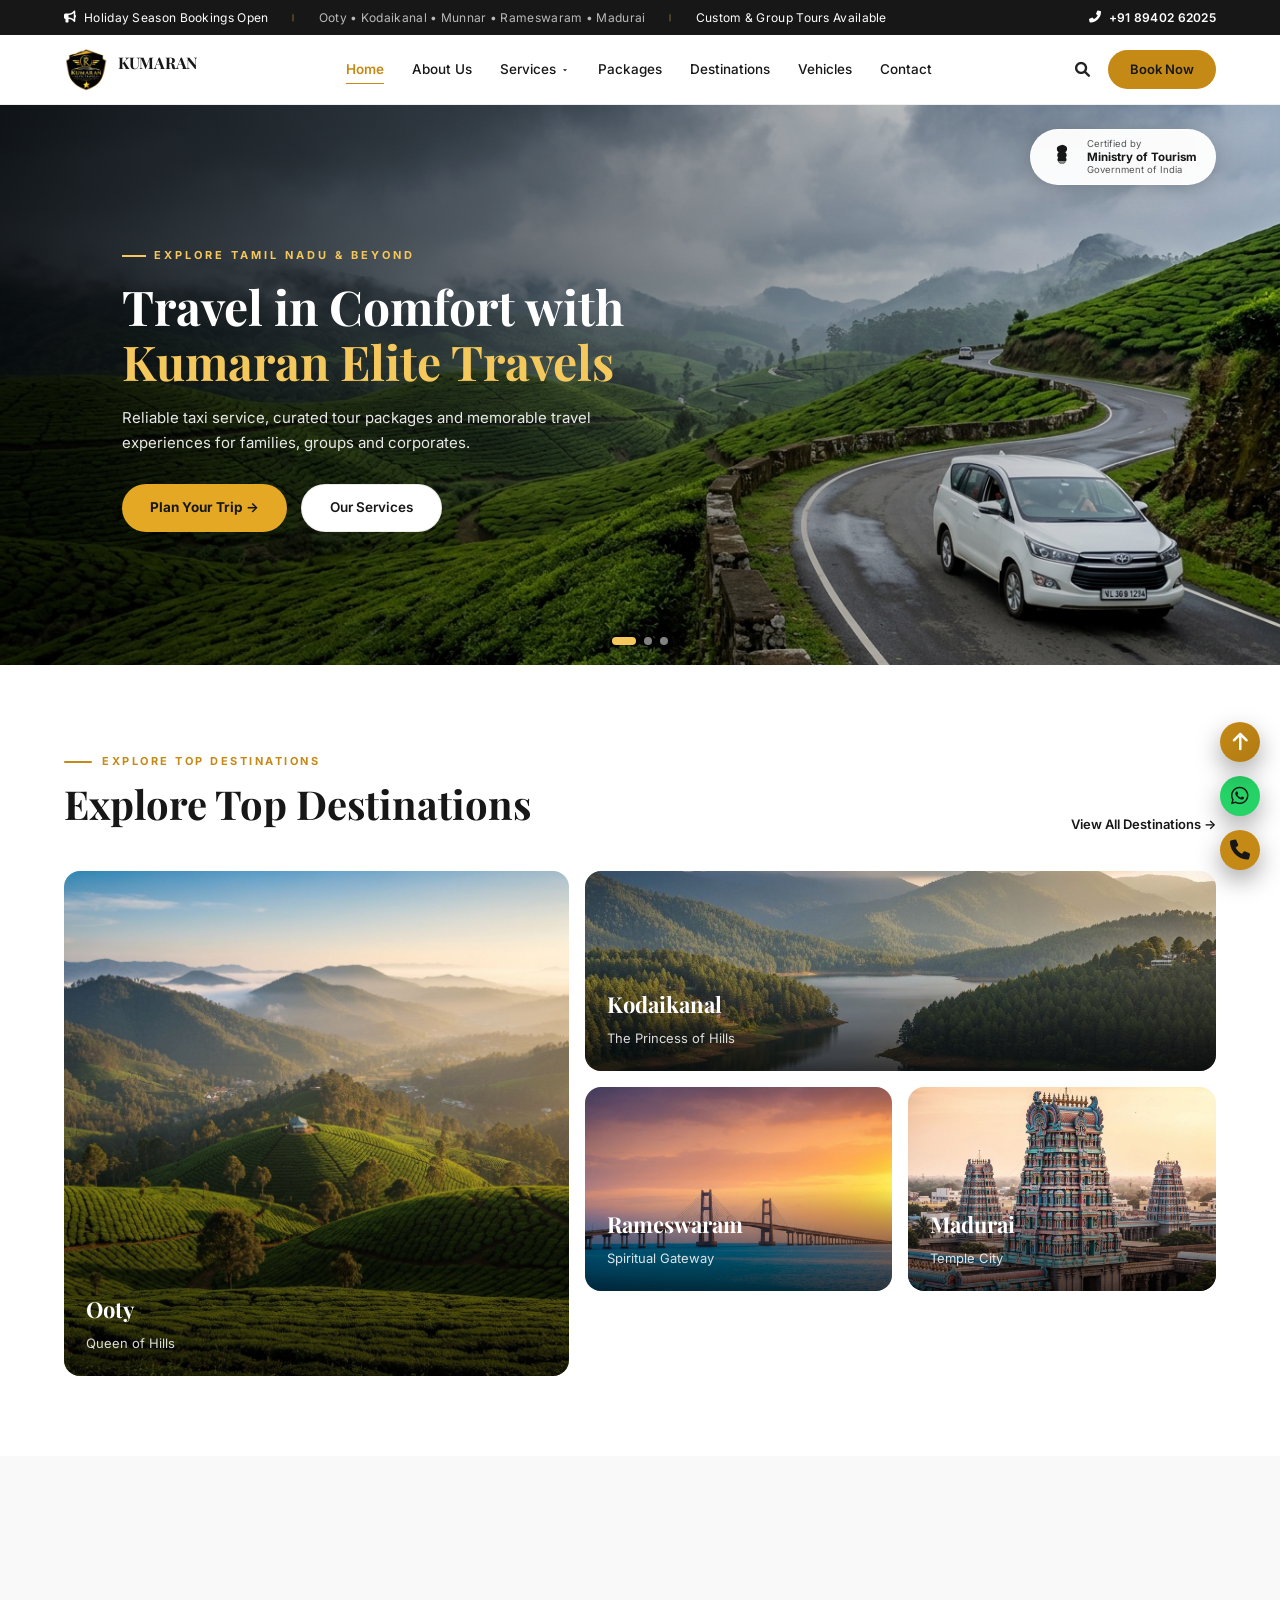
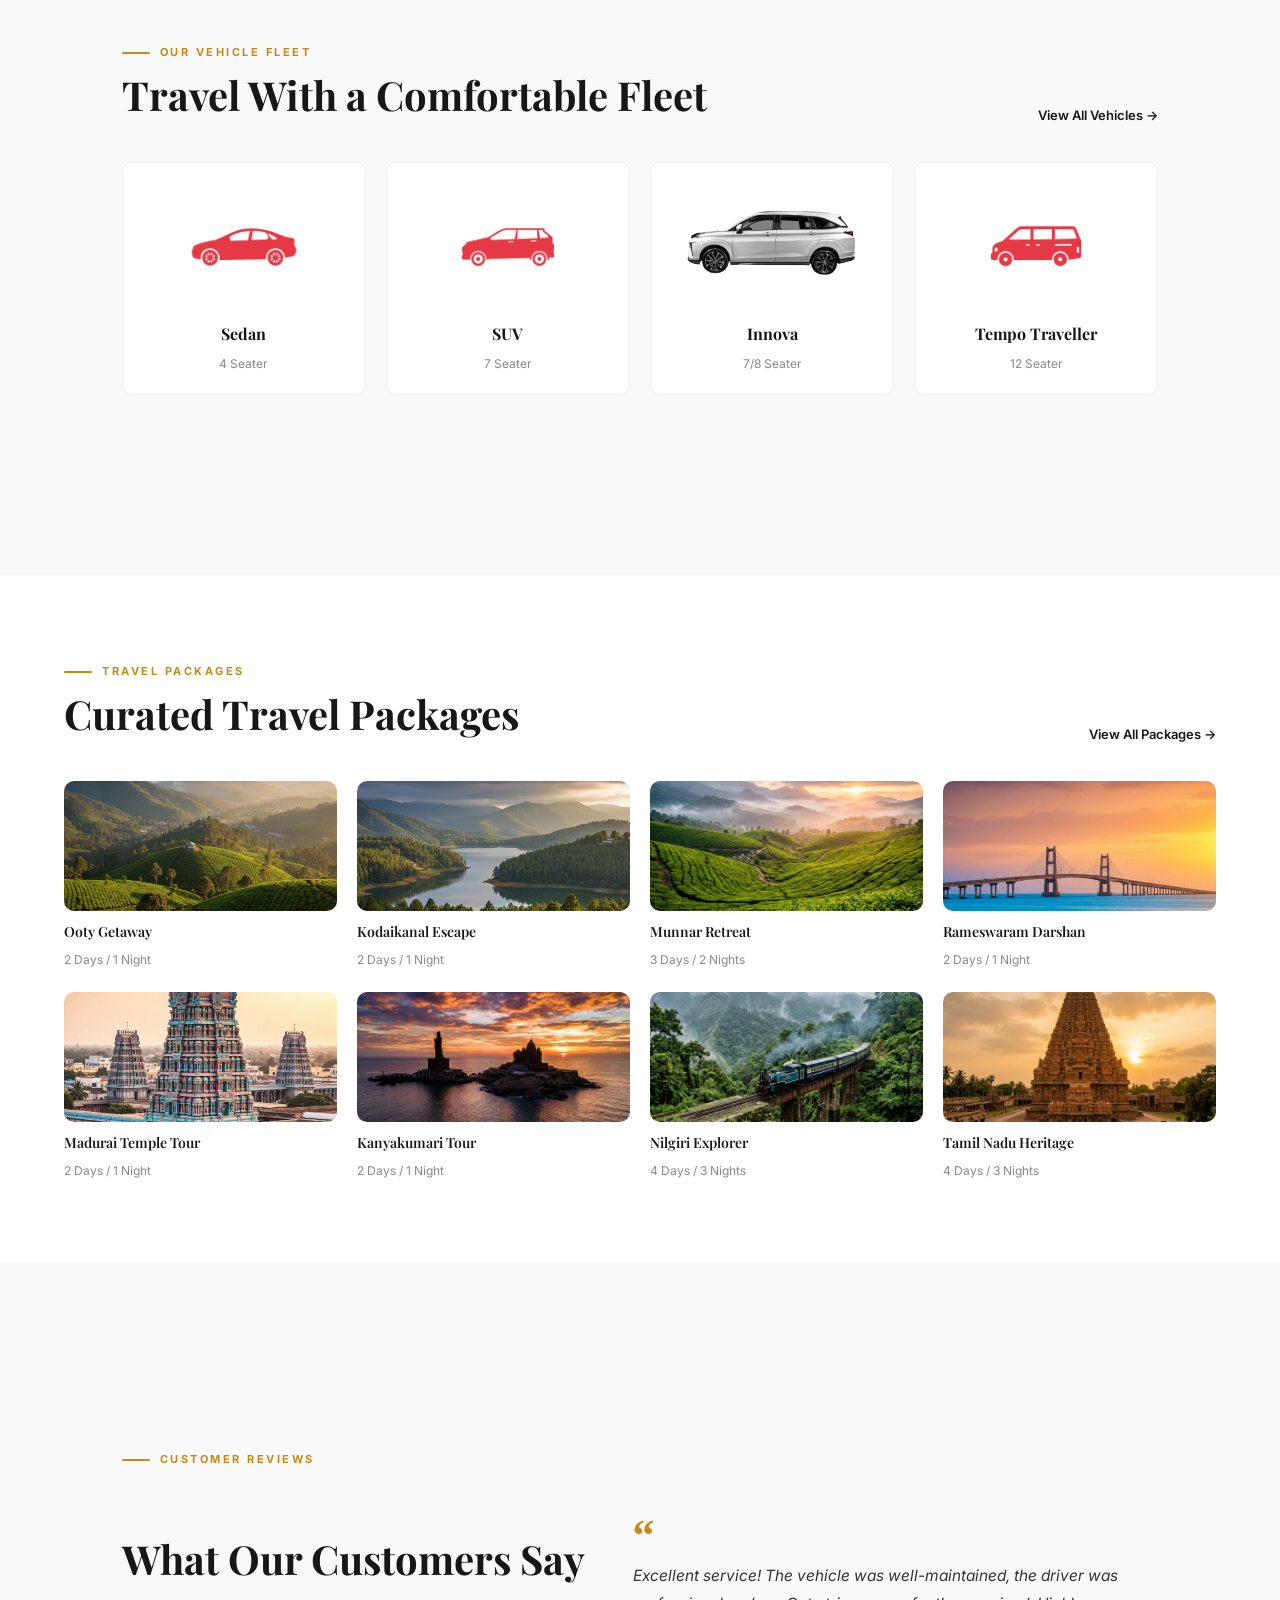
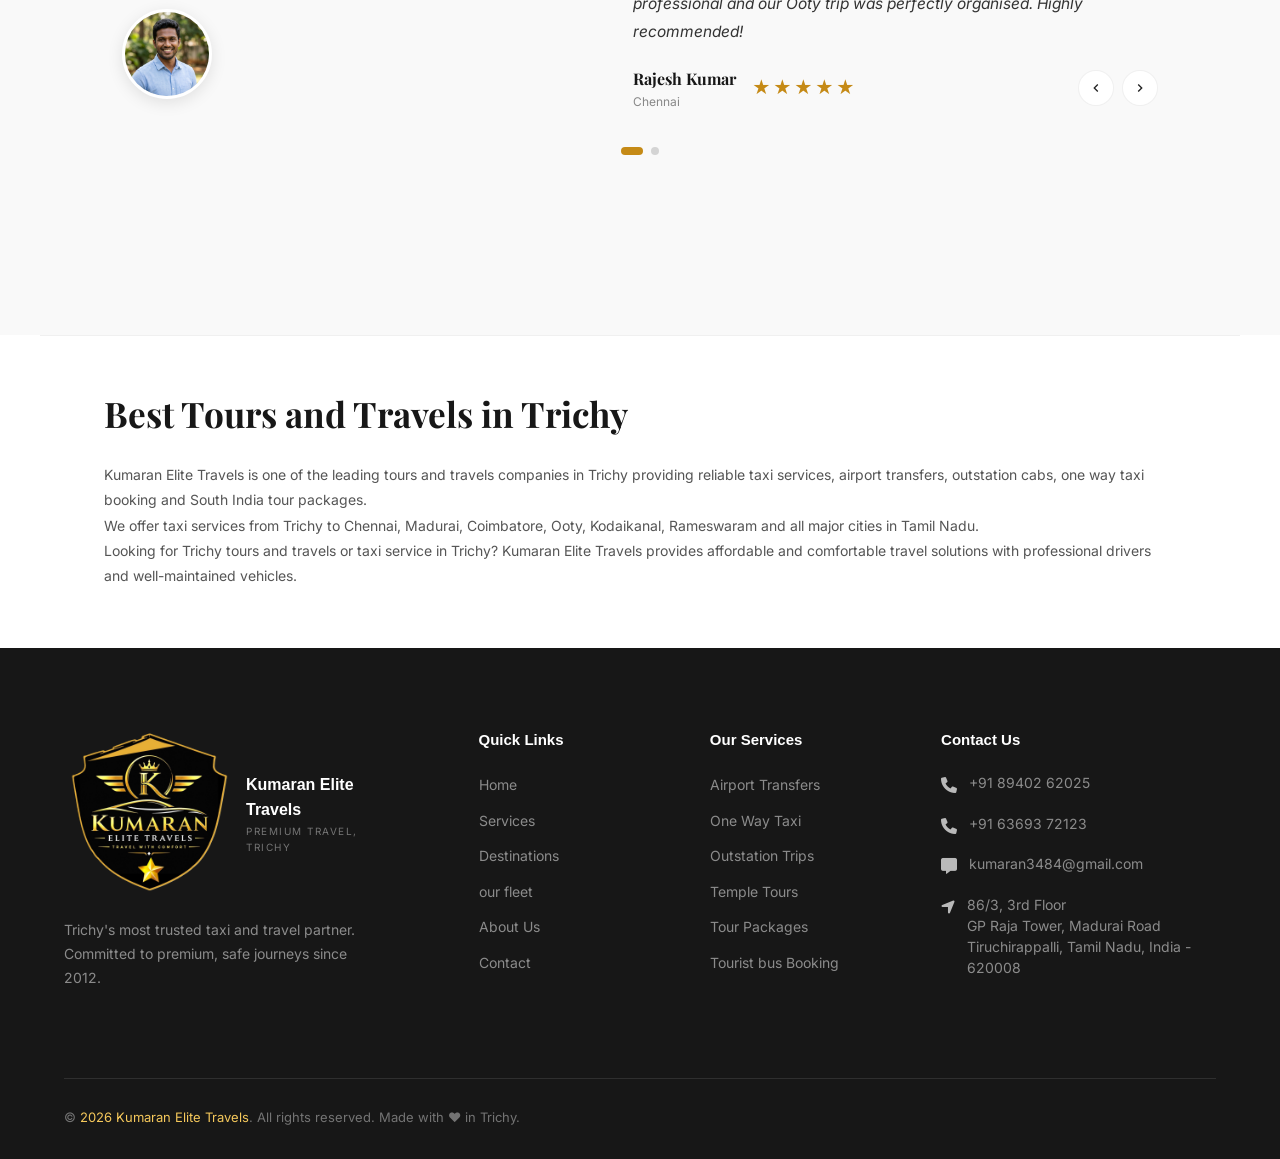
==== index.html @ 68160730 "Redesign home page with luxury white and gold theme matching reference wireframe" ====
<!DOCTYPE html>
<html lang="en">
<head>
  <meta charset="UTF-8">
  <meta name="viewport" content="width=device-width, initial-scale=1.0">

<link rel="shortcut icon" href="assets/kumaran_logo.png" type="image/x-icon">

<!-- SEO Meta Tags -->

<!-- ================= SEO META TAGS ================= -->

<title>Kumaran Elite Travels | Best Tours and Travels in Trichy | Taxi Service</title>

<meta name="description" content="Kumaran Elite Travels is a trusted tours and travels company in Trichy offering taxi service, airport transfers, one way cabs, outstation taxi, temple tours and South India tour packages. Book reliable taxi service in Trichy at affordable prices.">

<meta name="keywords" content="Kumaran Elite Travels, Kumaran Elite Tours and Travels, Tours and Travels in Trichy, Trichy Taxi Service, Airport Taxi Trichy, One Way Taxi Trichy, Outstation Taxi Trichy, Trichy to Chennai Taxi, Trichy to Madurai Taxi">

<meta name="robots" content="index, follow">

<meta name="author" content="Kumaran Elite Travels">

<link rel="canonical" href="https://kumaranelitetravels.in/">

<!-- ================= OPEN GRAPH ================= -->

<meta property="og:title" content="Kumaran Elite Travels - Best Taxi Service in Trichy">

<meta property="og:description" content="Reliable tours and travels in Trichy offering airport transfers, one way taxi, outstation cabs and South India tour packages.">

<meta property="og:type" content="website">

<meta property="og:url" content="https://kumaranelitetravels.in/">

<meta property="og:image" content="https://kumaranelitetravels.in/assets/kumaran_logo.png">

<meta property="og:site_name" content="Kumaran Elite Travels">

<meta property="og:locale" content="en_IN">

<!-- ================= TWITTER SEO ================= -->

<meta name="twitter:card" content="summary_large_image">

<meta name="twitter:title" content="Kumaran Elite Travels | Tours and Travels in Trichy">

<meta name="twitter:description" content="Trusted taxi and travel service in Trichy for airport transfers, outstation trips and tour packages.">

<meta name="twitter:image" content="https://kumaranelitetravels.in/assets/kumaran_logo.png">

<!-- ================= LOCAL BUSINESS SCHEMA ================= -->

<script type="application/ld+json">
{
  "@context": "https://schema.org",
  "@type": "TravelAgency",
  "name": "Kumaran Elite Travels",
  "image": "https://kumaranelitetravels.in/assets/kumaran_logo.png",
  "url": "https://kumaranelitetravels.in",
  "telephone": "+91 8940262025",
  "email": "kumaran3484@gmail.com",
  "address": {
    "@type": "PostalAddress",
    "streetAddress": "86/3, 3rd Floor, GP Raja Tower, Madurai Road",
    "addressLocality": "Tiruchirappalli",
    "addressRegion": "Tamil Nadu",
    "postalCode": "620008",
    "addressCountry": "IN"
  },
  "geo": {
    "@type": "GeoCoordinates",
    "latitude": "10.7905",
    "longitude": "78.7047"
  },
  "areaServed": [
    "Trichy",
    "Chennai",
    "Madurai",
    "Coimbatore",
    "Salem",
    "Thanjavur",
    "Kodaikanal",
    "Ooty",
    "Rameswaram",
    "Tamil Nadu"
  ],
  "sameAs": [
    "https://wa.me/918940262025"
  ],
  "priceRange": "₹₹",
  "openingHours": "Mo-Su 00:00-23:59"
}
</script>

<!-- ================= END SEO ================= -->

  <link rel="preconnect" href="https://fonts.googleapis.com">
  <link rel="preconnect" href="https://fonts.gstatic.com" crossorigin>
  <link rel="stylesheet" href="https://cdnjs.cloudflare.com/ajax/libs/font-awesome/6.0.0-beta3/css/all.min.css">
  <link href="https://fonts.googleapis.com/css2?family=Playfair+Display:wght@400;500;600;700;800&family=Inter:wght@300;400;500;600;700&display=swap" rel="stylesheet">
  <link rel="stylesheet" href="style.css">
  <link rel="stylesheet" href="home.css">
</head>
<body class="home-page">

<!-- ===== 1. ANNOUNCEMENT BAR ===== -->
<div class="announcement-bar">
  <span>
    <i class="fas fa-bullhorn ann-icon"></i>
    Holiday Season Bookings Open
  </span>
  <span class="ann-dot">|</span>
  <span class="ann-destinations">Ooty &bull; Kodaikanal &bull; Munnar &bull; Rameswaram &bull; Madurai</span>
  <span class="ann-dot">|</span>
  <span>Custom & Group Tours Available</span>
  <span class="ann-phone">
    <i class="fas fa-phone-alt ann-icon"></i>
    <a href="tel:+918940262025">+91 89402 62025</a>
  </span>
</div>

<!-- ===== 2. NAVIGATION HEADER ===== -->
<nav class="home-nav" id="homeNav">
  <a href="index.html" class="nav-logo">
    <img src="assets/kumaran_logo.png" alt="Kumaran Elite Travels Logo" width="46" height="46">
    <div class="nav-logo-text">
      <div class="brand">KUMARAN</div>
      <div class="sub">ELITE TRAVELS</div>
    </div>
  </a>

  <div class="home-nav-links">
    <a href="index.html" class="active">Home</a>
    <a href="about.html">About Us</a>
    <div class="nav-dropdown">
      <a href="#services">Services <svg class="dropdown-arrow" viewBox="0 0 24 24"><path d="M7 10l5 5 5-5z" fill="currentColor"/></svg></a>
      <div class="dropdown-menu">
        <a href="book.html?service=airport">Airport Transfers</a>
        <a href="book.html?service=oneway">One Way Taxi</a>
        <a href="book.html?service=outstation">Outstation Trips</a>
        <a href="package.html">Tour Packages</a>
        <a href="vehicle.html">Tempo & Bus Booking</a>
      </div>
    </div>
    <a href="package.html">Packages</a>
    <a href="#destinations">Destinations</a>
    <a href="vehicle.html">Vehicles</a>
    <a href="#contact">Contact</a>
  </div>

  <div style="display:flex;align-items:center;gap:12px;">
    <button class="nav-search-btn" aria-label="Search" onclick="document.getElementById('destinations').scrollIntoView({behavior:'smooth'})">
      <i class="fas fa-search"></i>
    </button>
    <a href="book.html" class="nav-cta-gold">Book Now</a>
  </div>

  <button class="home-hamburger" id="homeHamburger" aria-label="Open menu">
    <span></span><span></span><span></span>
  </button>
</nav>

<!-- Mobile Menu -->
<div class="home-mobile-menu" id="homeMobileMenu" role="dialog" aria-modal="true">
  <button class="close-menu" id="homeCloseMenu" aria-label="Close menu">✕</button>
  <a href="index.html" onclick="closeHomeMobile()">Home</a>
  <a href="about.html" onclick="closeHomeMobile()">About Us</a>
  <a href="#services" onclick="closeHomeMobile()">Services</a>
  <a href="package.html" onclick="closeHomeMobile()">Packages</a>
  <a href="#destinations" onclick="closeHomeMobile()">Destinations</a>
  <a href="vehicle.html" onclick="closeHomeMobile()">Vehicles</a>
  <a href="#contact" onclick="closeHomeMobile()">Contact</a>
  <a href="book.html" class="nav-cta-gold" style="font-size:15px;margin-top:8px;" onclick="closeHomeMobile()">Book Now</a>
</div>

<main>
<!-- ===== 3. HERO SECTION ===== -->
<section class="home-hero" id="home">
  <div class="hero-carousel" id="heroCarousel">
    <div class="hero-slide active">
      <img src="assets/hero_bg_1.jpg" alt="Scenic Tamil Nadu tea plantations and Toyota Innova on the road" loading="eager">
    </div>
    <div class="hero-slide">
      <img src="assets/hero_bg_2.jpg" alt="Ancient temple at sunset near the ocean in Tamil Nadu" loading="lazy">
    </div>
    <div class="hero-slide">
      <img src="assets/hero_bg_3.jpg" alt="Beautiful waterfall and tropical forest in Tamil Nadu" loading="lazy">
    </div>
  </div>
  <div class="hero-overlay"></div>

  <!-- Certified by Ministry of Tourism Badge -->
  <div class="hero-badge">
    <div class="hero-badge-icon">
      <!-- Ashoka Emblem SVG -->
      <svg viewBox="0 0 40 48" width="22" height="28" fill="#171717">
        <path d="M20 2C16.5 2 13.5 3.8 11.5 5.8c-.8 1-.8 2.5-.8 4.2 0 2.5 1.7 4.5 3.5 5.5-1.8 1-2.8 2.8-2.8 5.2 0 1.8.8 3.5 1.8 4.5-.8.8-1.5 1.8-1.5 3.5 0 1.8.8 3.5 2.5 4.5v1.8h11.5V33c1.7-1 2.5-2.7 2.5-4.5 0-1.7-.7-2.7-1.5-3.5 1-1 1.8-2.7 1.8-4.5 0-2.4-1-4.2-2.8-5.2 1.8-1 3.5-3 3.5-5.5 0-1.7 0-3.2-.8-4.2-2-2-5-3.8-8.5-3.8zm-6 30h12v1.5H14V32zm1.8 2.5h8.5v1.5h-8.5v-1.5z"/>
      </svg>
    </div>
    <div class="hero-badge-text">
      <div>Certified by</div>
      <strong>Ministry of Tourism</strong>
      <div>Government of India</div>
    </div>
  </div>

  <div class="hero-content">
    <div class="hero-text">
      <div class="eyebrow">EXPLORE TAMIL NADU & BEYOND</div>
      <h1>Travel in Comfort with<br><span class="gold">Kumaran Elite Travels</span></h1>
      <p>Reliable taxi service, curated tour packages and memorable travel experiences for families, groups and corporates.</p>
      <div class="hero-btns">
        <a href="book.html" class="btn-hero-primary">
          Plan Your Trip &rarr;
        </a>
        <a href="#services" class="btn-hero-secondary">Our Services</a>
      </div>
    </div>
  </div>

  <!-- Carousel dots -->
  <div class="hero-dots" id="heroDots">
    <span class="active" data-slide="0"></span>
    <span data-slide="1"></span>
    <span data-slide="2"></span>
  </div>
</section>

<!-- ===== 4. EXPLORE TOP DESTINATIONS ===== -->
<section class="home-section" id="destinations">
  <div class="section-header-row">
    <div>
      <div class="section-eyebrow">EXPLORE TOP DESTINATIONS</div>
      <h2 class="section-heading">Explore Top Destinations</h2>
    </div>
    <a href="#destinations" class="view-all-link">View All Destinations →</a>
  </div>

  <div class="dest-grid">
    <!-- Left: large Ooty card -->
    <div class="dest-card dest-card-large">
      <img src="assets/ooty.jpg" alt="Ooty - Queen of Hills" loading="lazy">
      <div class="dest-overlay"></div>
      <div class="dest-info">
        <h3>Ooty</h3>
        <span>Queen of Hills</span>
      </div>
    </div>

    <!-- Right column -->
    <div class="dest-right">
      <!-- Top: Kodaikanal wide -->
      <div class="dest-card dest-right-top">
        <img src="assets/kodaikanal.jpg" alt="Kodaikanal - The Princess of Hills" loading="lazy">
        <div class="dest-overlay"></div>
        <div class="dest-info">
          <h3>Kodaikanal</h3>
          <span>The Princess of Hills</span>
        </div>
      </div>

      <!-- Bottom: Two smaller cards -->
      <div class="dest-right-bottom">
        <div class="dest-card dest-card-small">
          <img src="assets/rameswaram.jpg" alt="Rameswaram - Spiritual Gateway" loading="lazy">
          <div class="dest-overlay"></div>
          <div class="dest-info">
            <h3>Rameswaram</h3>
            <span>Spiritual Gateway</span>
          </div>
        </div>
        <div class="dest-card dest-card-small">
          <img src="assets/madurai.jpg" alt="Madurai - Temple City" loading="lazy">
          <div class="dest-overlay"></div>
          <div class="dest-info">
            <h3>Madurai</h3>
            <span>Temple City</span>
          </div>
        </div>
      </div>
    </div>
  </div>
</section>

<!-- ===== 5. OUR VEHICLE FLEET ===== -->
<section class="fleet-section-new" id="fleet">
  <div class="home-section">
    <div class="section-header-row">
      <div>
        <div class="section-eyebrow">OUR VEHICLE FLEET</div>
        <h2 class="section-heading">Travel With a Comfortable Fleet</h2>
      </div>
      <a href="vehicle.html" class="view-all-link">View All Vehicles →</a>
    </div>

    <div class="fleet-grid-new">
      <div class="fleet-item">
        <img src="assets/sedan-car-model.png" alt="Sedan taxi for Trichy travel" loading="lazy">
        <h4>Sedan</h4>
        <span>4 Seater</span>
      </div>
      <div class="fleet-item">
        <img src="assets/suv.png" alt="SUV vehicle for family trips" loading="lazy">
        <h4>SUV</h4>
        <span>7 Seater</span>
      </div>
      <div class="fleet-item">
        <img src="assets/hycross.png" alt="Innova Crysta premium vehicle" loading="lazy">
        <h4>Innova</h4>
        <span>7/8 Seater</span>
      </div>
      <div class="fleet-item">
        <img src="assets/van.png" alt="Tempo Traveller for group tours" loading="lazy">
        <h4>Tempo Traveller</h4>
        <span>12 Seater</span>
      </div>
    </div>
  </div>
</section>

<!-- ===== 6. CURATED TRAVEL PACKAGES ===== -->
<section class="home-section" id="packages">
  <div class="section-header-row">
    <div>
      <div class="section-eyebrow">TRAVEL PACKAGES</div>
      <h2 class="section-heading">Curated Travel Packages</h2>
    </div>
    <a href="package.html" class="view-all-link">View All Packages →</a>
  </div>

  <div class="pkg-grid">
    <a href="package.html" class="pkg-card">
      <div class="pkg-card-img"><img src="assets/ooty.jpg" alt="Ooty Getaway tour package" loading="lazy"></div>
      <h4>Ooty Getaway</h4>
      <span>2 Days / 1 Night</span>
    </a>
    <a href="package.html" class="pkg-card">
      <div class="pkg-card-img"><img src="assets/kodaikanal.jpg" alt="Kodaikanal Escape tour package" loading="lazy"></div>
      <h4>Kodaikanal Escape</h4>
      <span>2 Days / 1 Night</span>
    </a>
    <a href="package.html" class="pkg-card">
      <div class="pkg-card-img"><img src="assets/munnar.jpg" alt="Munnar Retreat tour package" loading="lazy"></div>
      <h4>Munnar Retreat</h4>
      <span>3 Days / 2 Nights</span>
    </a>
    <a href="package.html" class="pkg-card">
      <div class="pkg-card-img"><img src="assets/rameswaram.jpg" alt="Rameswaram Darshan tour package" loading="lazy"></div>
      <h4>Rameswaram Darshan</h4>
      <span>2 Days / 1 Night</span>
    </a>
    <a href="package.html" class="pkg-card">
      <div class="pkg-card-img"><img src="assets/madurai.jpg" alt="Madurai Temple Tour package" loading="lazy"></div>
      <h4>Madurai Temple Tour</h4>
      <span>2 Days / 1 Night</span>
    </a>
    <a href="package.html" class="pkg-card">
      <div class="pkg-card-img"><img src="assets/kanyakumari.jpg" alt="Kanyakumari Tour package" loading="lazy"></div>
      <h4>Kanyakumari Tour</h4>
      <span>2 Days / 1 Night</span>
    </a>
    <a href="package.html" class="pkg-card">
      <div class="pkg-card-img"><img src="assets/nilgiri.jpg" alt="Nilgiri Explorer tour package" loading="lazy"></div>
      <h4>Nilgiri Explorer</h4>
      <span>4 Days / 3 Nights</span>
    </a>
    <a href="package.html" class="pkg-card">
      <div class="pkg-card-img"><img src="assets/heritage.jpg" alt="Tamil Nadu Heritage tour package" loading="lazy"></div>
      <h4>Tamil Nadu Heritage</h4>
      <span>4 Days / 3 Nights</span>
    </a>
  </div>
</section>

<!-- ===== 7. CUSTOMER REVIEWS ===== -->
<section class="reviews-section" id="reviews">
  <div class="reviews-container">
    <div class="section-eyebrow">CUSTOMER REVIEWS</div>

    <div class="reviews-layout">
      <div class="review-left">
        <h2>What Our Customers Say</h2>
        <div class="review-avatar">
          <img id="reviewAvatarImg" src="assets/customer_1.jpg" alt="Customer review profile">
        </div>
      </div>

      <div class="review-content" id="reviewContentBox">
        <span class="review-quote-icon">&ldquo;</span>
        <p class="review-text" id="reviewText">Excellent service! The vehicle was well-maintained, the driver was professional and our Ooty trip was perfectly organised. Highly recommended!</p>
        <div class="review-author">
          <div>
            <div class="review-author-name" id="reviewName">Rajesh Kumar</div>
            <div class="review-author-city" id="reviewCity">Chennai</div>
          </div>
          <div class="review-stars" id="reviewStars">★★★★★</div>
          <div class="review-nav">
            <button id="reviewPrev" aria-label="Previous review">
              <svg viewBox="0 0 24 24" fill="currentColor"><path d="M15.41 7.41L14 6l-6 6 6 6 1.41-1.41L10.83 12z"/></svg>
            </button>
            <button id="reviewNext" aria-label="Next review">
              <svg viewBox="0 0 24 24" fill="currentColor"><path d="M10 6L8.59 7.41 13.17 12l-4.58 4.59L10 18l6-6z"/></svg>
            </button>
          </div>
        </div>
      </div>
    </div>

    <!-- Review pagination dots -->
    <div class="review-dots" id="reviewDots">
      <span class="active" data-idx="0"></span>
      <span data-idx="1"></span>
    </div>
  </div>
</section>

<!-- ===== SEO CONTENT (preserved) ===== -->
<section class="seo-content">
  <h2>Best Tours and Travels in Trichy</h2>

  <p>
    Kumaran Elite Travels is one of the leading tours and travels companies in Trichy providing reliable taxi services, airport transfers, outstation cabs, one way taxi booking and South India tour packages.
  </p>

  <p>
    We offer taxi services from Trichy to Chennai, Madurai, Coimbatore, Ooty, Kodaikanal, Rameswaram and all major cities in Tamil Nadu.
  </p>

  <p>
    Looking for Trichy tours and travels or taxi service in Trichy? Kumaran Elite Travels provides affordable and comfortable travel solutions with professional drivers and well-maintained vehicles.
  </p>
</section>

</main>

<!-- ===== FOOTER ===== -->
<footer id="contact">
  <div class="footer-grid">
    <div class="footer-brand">
      <div class="footer-logo">
        <img src="assets/kumaran_logo.png" alt="Kumaran Elite Travels" height="170" width="170" loading="lazy">
        <div class="footer-logo-text"><div class="brand">Kumaran Elite Travels</div><div class="sub">Premium Travel, Trichy</div></div>
      </div>
      <p class="footer-desc">Trichy's most trusted taxi and travel partner. Committed to premium, safe journeys since 2012.</p>
  
    </div>
    <div class="footer-col">
      <h4>Quick Links</h4>
      <ul>
        <li><a href="#home">Home</a></li>
        <li><a href="#services">Services</a></li>
        <li><a href="#destinations">Destinations</a></li>
        <li><a href="vehicle.html">our fleet</a></li>
        <li><a href="about.html">About Us</a></li>
        <li><a href="#contact">Contact</a></li>
      </ul>
    </div>
    <div class="footer-col">
      <h4>Our Services</h4>
      <ul>
        <li><a href="#services">Airport Transfers</a></li>
        <li><a href="#services">One Way Taxi</a></li>
        <li><a href="#services">Outstation Trips</a></li>
        <li><a href="#services">Temple Tours</a></li>
        <li><a href="#services">Tour Packages</a></li>
        <li><a href="#services">Tourist bus Booking</a></li>
      </ul>
    </div>

    <div class="footer-col">
      <h4>Contact Us</h4>
      <div class="contact-item"><span class="contact-icon"><i class="fas fa-phone"></i></span><span class="contact-text"><a href="tel:+918940262025" style="color:inherit;">+91 89402 62025</a></span></div>
      <div class="contact-item"><span class="contact-icon"><i class="fas fa-phone"></i></span><span class="contact-text"><a href="tel:+916369372123" style="color:inherit;">+91 63693 72123</a></span></div>
      <div class="contact-item"><span class="contact-icon"><i class="fas fa-message"></i></span><span class="contact-text">kumaran3484@gmail.com</span></div>
      <div class="contact-item"><span class="contact-icon"><i class="fas fa-location-arrow"></i></span><span class="contact-text">86/3, 3rd Floor<br> GP Raja Tower, Madurai Road<br> Tiruchirappalli, Tamil Nadu, India - 620008</span></div>
    </div>
  </div>
  <div class="footer-bottom">
    <div class="footer-copy">© <span id="year"></span> <span>Kumaran Elite Travels</span>. All rights reserved. Made with ❤️ in Trichy.</div>

  </div>
</footer>

<!-- Floating Contact Buttons -->
<div class="floating-contact">
 <button id="backToTop" aria-label="Back to top">
    <i class="fas fa-arrow-up"></i>
  </button>

  <!-- WhatsApp -->
  <a href="https://wa.me/918940262025?text=Hi%20Kumaran%20Elite%20Travels,%20I%20need%20a%20taxi%20from%20Trichy."
     target="_blank"
     class="float-btn whatsapp">
    <i class="fab fa-whatsapp"></i>
  </a>

  <!-- Call -->
  <a href="tel:+918940262025"
     class="float-btn call">
    <i class="fas fa-phone"></i>
  </a>
  
   

</div>

<script>
  document.getElementById("year").textContent = new Date().getFullYear();

  (function () {
    'use strict';

    // --- NAV SCROLL ---
    const homeNav = document.getElementById('homeNav');
    window.addEventListener('scroll', function () {
      homeNav.classList.toggle('scrolled', window.scrollY > 40);
    }, { passive: true });

    // --- MOBILE MENU ---
    const hamburger = document.getElementById('homeHamburger');
    const mobileMenu = document.getElementById('homeMobileMenu');
    const closeMenuBtn = document.getElementById('homeCloseMenu');

    window.closeHomeMobile = function () { mobileMenu.classList.remove('open'); };
    hamburger.addEventListener('click', function () { mobileMenu.classList.toggle('open'); });
    closeMenuBtn.addEventListener('click', function () { mobileMenu.classList.remove('open'); });

    // --- HERO CAROUSEL ---
    const slides = document.querySelectorAll('#heroCarousel .hero-slide');
    const dots = document.querySelectorAll('#heroDots span');
    let currentSlide = 0;
    let heroInterval;

    function goToSlide(index) {
      slides[currentSlide].classList.remove('active');
      dots[currentSlide].classList.remove('active');
      currentSlide = index;
      slides[currentSlide].classList.add('active');
      dots[currentSlide].classList.add('active');
    }

    function nextSlide() {
      goToSlide((currentSlide + 1) % slides.length);
    }

    function startHeroCarousel() {
      heroInterval = setInterval(nextSlide, 5000);
    }

    dots.forEach(function (dot) {
      dot.addEventListener('click', function () {
        clearInterval(heroInterval);
        goToSlide(parseInt(this.dataset.slide));
        startHeroCarousel();
      });
    });

    startHeroCarousel();

    // Pause on visibility change
    document.addEventListener('visibilitychange', function () {
      if (document.hidden) {
        clearInterval(heroInterval);
      } else {
        startHeroCarousel();
      }
    });

    // --- CUSTOMER REVIEWS ---
    const testimonials = [
      { name: 'Rajesh Kumar', city: 'Chennai', text: 'Excellent service! The vehicle was well-maintained, the driver was professional and our Ooty trip was perfectly organised. Highly recommended!', image: 'assets/customer_1.jpg', stars: 5 },
      { name: 'Priya Venkatesh', city: 'Kodaikanal', text: 'Fantastic family trip to Kodaikanal! The driver was like a personal tour guide. Will definitely book again.', image: 'assets/customer_2.jpg', stars: 5 },
      { name: 'Mohammed Ashraf', city: 'Trichy', text: 'Pilgrimage trip to Rameswaram was perfectly arranged. Kumaran Elite Travels made everything smooth and comfortable.', image: 'assets/customer_1.jpg', stars: 5 },
      { name: 'Sowmya Nair', city: 'Madurai', text: 'Super transparent pricing – what they quoted is exactly what I paid. No hidden charges at all.', image: 'assets/customer_2.jpg', stars: 5 }
    ];

    let currentReview = 0;
    const reviewText = document.getElementById('reviewText');
    const reviewName = document.getElementById('reviewName');
    const reviewCity = document.getElementById('reviewCity');
    const reviewAvatarImg = document.getElementById('reviewAvatarImg');
    const reviewStars = document.getElementById('reviewStars');
    const reviewContentBox = document.getElementById('reviewContentBox');
    const reviewDots = document.querySelectorAll('#reviewDots span');

    function showReview(index) {
      if (reviewContentBox) reviewContentBox.style.opacity = '0.2';
      setTimeout(function () {
        const t = testimonials[index];
        reviewText.textContent = t.text;
        reviewName.textContent = t.name;
        reviewCity.textContent = t.city;
        if (reviewAvatarImg) reviewAvatarImg.src = t.image;
        reviewStars.textContent = '★'.repeat(t.stars);
        reviewDots.forEach(function (d, i) {
          d.classList.toggle('active', i === (index % reviewDots.length));
        });
        if (reviewContentBox) reviewContentBox.style.opacity = '1';
      }, 150);
    }

    reviewDots.forEach(function (dot, i) {
      dot.addEventListener('click', function () {
        clearInterval(reviewAutoInterval);
        currentReview = i;
        showReview(currentReview);
        startReviewAuto();
      });
    });

    document.getElementById('reviewPrev').addEventListener('click', function () {
      clearInterval(reviewAutoInterval);
      currentReview = (currentReview - 1 + testimonials.length) % testimonials.length;
      showReview(currentReview);
      startReviewAuto();
    });

    document.getElementById('reviewNext').addEventListener('click', function () {
      clearInterval(reviewAutoInterval);
      currentReview = (currentReview + 1) % testimonials.length;
      showReview(currentReview);
      startReviewAuto();
    });

    let reviewAutoInterval;
    function startReviewAuto() {
      reviewAutoInterval = setInterval(function () {
        currentReview = (currentReview + 1) % testimonials.length;
        showReview(currentReview);
      }, 6000);
    }
    startReviewAuto();

    // --- BACK TO TOP ---
    const backToTopBtn = document.getElementById('backToTop');
    window.addEventListener('scroll', function () {
      if (window.scrollY > 400) {
        backToTopBtn.classList.add('show');
      } else {
        backToTopBtn.classList.remove('show');
      }
    });

    backToTopBtn.addEventListener('click', function () {
      window.scrollTo({ top: 0, behavior: 'smooth' });
    });

    // --- SCROLL ANIMATIONS ---
    const fadeEls = document.querySelectorAll('.dest-card, .fleet-item, .pkg-card');
    if ('IntersectionObserver' in window) {
      const fadeObs = new IntersectionObserver(function (entries) {
        entries.forEach(function (entry) {
          if (entry.isIntersecting) {
            entry.target.style.opacity = '1';
            entry.target.style.transform = 'translateY(0)';
            fadeObs.unobserve(entry.target);
          }
        });
      }, { threshold: 0.1 });

      fadeEls.forEach(function (el) {
        el.style.opacity = '0';
        el.style.transform = 'translateY(20px)';
        el.style.transition = 'opacity 0.5s ease, transform 0.5s ease';
        fadeObs.observe(el);
      });
    }

  })();
</script>

</body>
</html>
---- style.css ----
/* ===== GLOBAL ===== */
      :root {
        --red: #E63946;
        --red-deep: #C1121F;
        --red-glow: rgba(230,57,70,0.4);
        --bg: #0B0B0F;
        --bg2: #0F0F14;
        --bg3: #141419;
        --bg4: #1A1A22;
        --glass: rgba(255,255,255,0.04);
        --glass-border: rgba(255,255,255,0.08);
        --white: #FFFFFF;
        --white-70: rgba(255,255,255,0.7);
        --white-40: rgba(255,255,255,0.4);
      }
      *,*::before,*::after{box-sizing:border-box;margin:0;padding:0;}
      html{scroll-behavior:smooth;}
      body{background:var(--bg);color:var(--white);font-family:'Inter',sans-serif;overflow-x:hidden;line-height:1.6;}
      body::before{content:'';position:fixed;inset:0;background-image:url("data:image/svg+xml,%3Csvg viewBox='0 0 256 256' xmlns='http://www.w3.org/2000/svg'%3E%3Cfilter id='noise'%3E%3CfeTurbulence type='fractalNoise' baseFrequency='0.9' numOctaves='4' stitchTiles='stitch'/%3E%3C/filter%3E%3Crect width='100%25' height='100%25' filter='url(%23noise)' opacity='0.03'/%3E%3C/svg%3E");pointer-events:none;z-index:9999;opacity:0.4;}
      section{padding:100px 5%;position:relative;}
      a{text-decoration:none;}
      ul{list-style:none;}
      img{max-width:100%;display:block;}

      /* ===== TYPOGRAPHY ===== */
      .section-label{display:inline-flex;align-items:center;gap:8px;font-size:11px;font-weight:700;color:var(--red);text-transform:uppercase;letter-spacing:2.5px;margin-bottom:16px;}
      .section-label::before{content:'';display:block;width:24px;height:2px;background:var(--red);border-radius:1px;}
      .section-title{font-family:'Sora',sans-serif;font-size:clamp(32px,4vw,50px);font-weight:700;line-height:1.1;letter-spacing:-0.8px;margin-bottom:16px;}
      .section-sub{font-size:17px;color:var(--white-70);max-width:580px;line-height:1.7;}

      /* ===== BUTTONS ===== */
      .btn-primary{background:linear-gradient(135deg,var(--red),var(--red-deep));color:#fff;border:none;padding:16px 36px;border-radius:12px;font-weight:600;font-size:16px;display:inline-block;box-shadow:0 4px 20px var(--red-glow);transition:all 0.3s;cursor:pointer;}
      .btn-primary:hover{transform:translateY(-3px);box-shadow:0 16px 48px rgba(230,57,70,0.5);}
      .btn-whatsapp{display:inline-flex;align-items:center;gap:10px;background:#25D366;color:#fff;padding:16px 36px;border-radius:12px;font-size:15px;font-weight:600;transition:all 0.3s;box-shadow:0 8px 32px rgba(37,211,102,0.3);}
      .btn-whatsapp:hover{transform:translateY(-3px);box-shadow:0 16px 40px rgba(37,211,102,0.4);}

      /* ===== ANIMATIONS ===== */
      @keyframes particleFloat{0%{transform:translateY(0) scale(0);opacity:0;}10%{opacity:0.8;transform:translateY(-20vh) scale(1);}50%{opacity:0.4;transform:translateY(-50vh) scale(0.8);}90%{opacity:0.2;transform:translateY(-80vh) scale(0.5);}100%{transform:translateY(-100vh) scale(0);opacity:0;}}
      @keyframes testimonialScroll{0%{transform:translateX(0);}100%{transform:translateX(-50%);}}
      
      /* FLOATING CONTACT BUTTONS */

.float-btn,
#backToTop{
  width: 40px;
  height: 40px;
  border-radius: 50%;
  padding: 10px;
  display: flex;
  align-items: center;
  justify-content: center;
  color: white;
  font-size: 20px;
  text-decoration: none;
  border: none;
  cursor: pointer;
  box-shadow: 0 10px 25px rgba(0,0,0,0.35);
   
}
#backToTop{
  opacity:0;
  visibility:hidden;
}

/* WhatsApp */

.whatsapp{
  background:#25D366;
}

/* Phone */

.call{
  background:#E63946;
}

/* Top button */

#backToTop{
  background:linear-gradient(135deg,var(--red),var(--red-deep));
}
  .floating-contact{
  position: fixed;
  right: 25px;
  bottom: 30px;
  display: flex;
  flex-direction: column-reverse; /* important */
  gap: 14px;
  z-index: 9999;
}

  #backToTop.show{
    opacity:1;
    visibility:visible;
    transform:translateY(0);
  }

  #backToTop:hover{
    transform:translateY(-3px);
    box-shadow:0 16px 40px rgba(230,57,70,0.5);
  }
.floating-contact{
  position: fixed;
  right: 20px;
  bottom: 30px;
  display: flex;
  flex-direction: column;
  gap: 14px;
  z-index: 9999;
}


.float-btn:hover{
  transform: scale(1.1);
}

/* WhatsApp */

.float-btn.whatsapp{
  background: #25D366;
}

/* Call */

.float-btn.call{
  background: #E63946;
}

      /* ===== NAVBAR ===== */
      #navbar{position:fixed;top:0;left:0;right:0;z-index:1000;padding:0 5%;height:76px;display:flex;align-items:center;justify-content:space-between;background:rgba(11,11,15,0.6);backdrop-filter:blur(24px);-webkit-backdrop-filter:blur(24px);border-bottom:1px solid var(--glass-border);transition:all 0.3s ease;}
      #navbar.scrolled{background:rgba(11,11,15,0.95);height:64px;}
      .nav-logo{display:flex;align-items:center;gap:12px;}
      .nav-logo-text .brand{font-family:'Sora',sans-serif;font-weight:700;font-size:17px;color:var(--white);letter-spacing:-0.3px;}
      .nav-logo-text .sub{font-size:10px;color:var(--white-40);text-transform:uppercase;letter-spacing:1.5px;}
      .nav-links{display:flex;align-items:center;gap:36px;}
      .nav-links a{color:var(--white-70);font-size:14px;font-weight:500;transition:color 0.2s;position:relative;}
      .nav-links a::after{content:'';position:absolute;bottom:-4px;left:0;width:0;height:1px;background:var(--red);transition:width 0.3s;}
      .nav-links a:hover{color:var(--white);}
      .nav-links a:hover::after{width:100%;}
      .nav-cta{background:linear-gradient(135deg,var(--red),var(--red-deep));color:#fff;padding:10px 24px;border-radius:8px;font-size:14px;font-weight:600;box-shadow:0 4px 20px var(--red-glow);transition:all 0.3s;}
      .nav-cta:hover{transform:translateY(-1px);box-shadow:0 8px 30px var(--red-glow);}
      .hamburger{display:none;flex-direction:column;gap:5px;cursor:pointer;background:none;border:none;}
      .hamburger span{display:block;width:24px;height:2px;background:var(--white);border-radius:2px;}
      .mobile-menu{position:fixed;inset:0;background:rgba(11,11,15,0.97);backdrop-filter:blur(24px);z-index:999;display:flex;flex-direction:column;align-items:center;justify-content:center;gap:32px;transform:translateX(100%);transition:transform 0.4s cubic-bezier(0.25,0.46,0.45,0.94);}
      .mobile-menu.open{transform:translateX(0);}
      .mobile-menu a{font-family:'Sora',sans-serif;font-size:28px;font-weight:700;color:var(--white);}
      .mobile-menu a:hover{color:var(--red);}
      .close-menu{position:absolute;top:28px;right:5%;font-size:28px;cursor:pointer;color:var(--white-70);background:none;border:none;}

      /* ===== HERO ===== */
      .hero-booking{position:relative;margin-top:-90px;min-height:100vh;background:var(--bg);overflow:hidden;display:flex;align-items:center;padding:120px 5% 80px;}
      .hero-booking-bg{position:absolute;inset:0;background:radial-gradient(ellipse 80% 60% at 70% 50%,rgba(230,57,70,0.12),transparent 70%),radial-gradient(ellipse 50% 80% at 20% 30%,rgba(230,57,70,0.06),transparent 60%),linear-gradient(180deg,var(--bg),var(--bg2));}
      .hero-booking-grid{position:absolute;inset:0;background-image:linear-gradient(rgba(255,255,255,0.02) 1px,transparent 1px),linear-gradient(90deg,rgba(255,255,255,0.02) 1px,transparent 1px);background-size:60px 60px;}
      .particles-container{position:absolute;inset:0;overflow:hidden;pointer-events:none;}
      .particle{position:absolute;border-radius:50%;opacity:0;background:var(--red);pointer-events:none;animation:particleFloat linear infinite;}
      .hero-booking-container{display:grid;grid-template-columns:2fr 1fr;align-items:center;max-width:1400px;margin:0 auto;position:relative;z-index:10;width:100%;gap:48px;}
      .hero-left .badge{display:inline-block;background:rgba(230,57,70,0.12);border:1px solid rgba(230,57,70,0.3);padding:6px 16px;border-radius:100px;font-size:12px;color:var(--red);margin-bottom:24px;}
      .hero-left h1{font-family:'Sora',sans-serif;font-size:clamp(38px,4.5vw,56px);font-weight:800;line-height:1.1;letter-spacing:-1.5px;margin-bottom:20px;}
      .hero-left .highlight{color:var(--red);}
      .hero-left p{font-size:18px;color:var(--white-70);max-width:500px;margin-bottom:16px;}
      .trust-badges{display:flex;gap:24px;flex-wrap:wrap;margin-top:16px;}
      .trust-badges span{display:flex;align-items:center;gap:8px;font-size:14px;color:var(--white-70);}
      .trust-badges i{color:#F4C842;}

      /* ===== BOOKING FORM ===== */
      .booking-card{margin-top: 100px;border:1px solid rgba(230,57,70,0.48);border-radius:32px;padding:30px;width:100%;max-width:420px;margin-left:auto;}
      .booking-card h3{font-family:'Sora',sans-serif;font-size:24px;font-weight:700;margin-bottom:20px;}
      .form-group{margin-bottom:16px;}
      .form-group label{display:block;font-size:12px;font-weight:600;text-transform:uppercase;letter-spacing:0.8px;color:var(--white-40);margin-bottom:6px;}
      .form-control{width:100%;background:var(--bg4);border:1px solid var(--glass-border);border-radius:12px;padding:10px 14px;font-family:'Inter',sans-serif;font-size:14px;color:var(--white);outline:none;transition:all 0.3s;}
      .form-control:focus{border-color:var(--red);box-shadow:0 0 0 3px rgba(230,57,70,0.2);}
      select.form-control option{background:var(--bg4);}
      input[type="date"]::-webkit-calendar-picker-indicator,input[type="time"]::-webkit-calendar-picker-indicator{background-color:#f0f0f0;padding:4px;cursor:pointer;border-radius:3px;}
      .form-row,.datetime-row,.passenger-vehicle-row{display:grid;gap:10px;}
      .form-row{grid-template-columns:1fr 1fr;}
      .datetime-row{grid-template-columns:1fr 100px;}
      .passenger-vehicle-row{grid-template-columns:1fr 1.5fr;}
      .btn-block{width:100%;padding:14px;margin:20px 0 14px;border-radius:60px;}
      .wa-note{text-align:center;color:var(--white-40);font-size:13px;display:flex;align-items:center;justify-content:center;gap:8px;border-top:1px solid var(--glass-border);padding-top:16px;}
      .wa-note i{color:#25D366;font-size:18px;}

      /* ===== STATS ===== */
      .stats-section{
    background:var(--bg2);
    padding:80px 5%;
    border-bottom:1px solid var(--glass-border);
    position:relative;
    overflow:hidden;
  }

  .stats-section::before{
    content:'';
    position:absolute;
    top:50%;
    left:50%;
    transform:translate(-50%,-50%);
    width:600px;
    height:200px;
    background:radial-gradient(ellipse,rgba(230,57,70,0.08) 0%,transparent 70%);
    pointer-events:none;
  }

  .stats-grid{
    display:grid;
    grid-template-columns:repeat(4,1fr);
    max-width:1100px;
    margin:0 auto;
  }

  .stat-item{
    padding:48px 32px;
    text-align:center;
    position:relative;
  }

  /* divider */
  .stat-item:not(:last-child)::after{
    content:'';
    position:absolute;
    right:0;
    top:20%;
    bottom:20%;
    width:1px;
    background:var(--glass-border);
  }

  .stat-number{
    font-family:'Sora',sans-serif;
    font-size:clamp(42px,5vw,62px);
    font-weight:800;
    line-height:1;
    margin-bottom:10px;
    background:linear-gradient(135deg,#fff 0%,rgba(255,255,255,0.7) 100%);
    background-clip:text;
    -webkit-background-clip:text;
    -webkit-text-fill-color:transparent;
  }

  .stat-label{
    font-size:15px;
    color:var(--white-40);
    font-weight:500;
  }
      /* ===== SERVICES ===== */
      .services-section{background:var(--bg);}
      .services-header{max-width:600px;margin-bottom:64px;}
      .services-grid{display:grid;grid-template-columns:repeat(3,1fr);gap:20px;}
      .service-card{background:var(--bg3);border:1px solid var(--glass-border);border-radius:20px;padding:40px 32px;position:relative;overflow:hidden;transition:all 0.4s cubic-bezier(0.25,0.46,0.45,0.94);cursor:pointer;}
      .service-card::before{content:'';position:absolute;inset:0;background:linear-gradient(135deg,rgba(230,57,70,0.06) 0%,transparent 60%);opacity:0;transition:opacity 0.4s;}
      .service-card::after{content:'';position:absolute;bottom:0;left:0;right:0;height:2px;background:linear-gradient(90deg,var(--red),var(--red-deep));transform:scaleX(0);transition:transform 0.4s;transform-origin:left;}
      .service-card:hover{transform:translateY(-8px);border-color:rgba(230,57,70,0.2);box-shadow:0 24px 60px rgba(0,0,0,0.4),0 0 0 1px rgba(230,57,70,0.1);}
      .service-card:hover::before{opacity:1;}
      .service-card:hover::after{transform:scaleX(1);}
      .service-icon{width:60px;height:60px;background:rgba(230,57,70,0.1);border-radius:16px;display:flex;align-items:center;justify-content:center;font-size:26px;margin-bottom:24px;transition:all 0.3s;border:1px solid rgba(230,57,70,0.15);color:var(--red);}
      .service-card:hover .service-icon{background:rgba(230,57,70,0.2);transform:scale(1.1);box-shadow:0 8px 24px rgba(230,57,70,0.25);}
      .service-name{font-family:'Sora',sans-serif;font-size:19px;font-weight:700;margin-bottom:10px;}
      .service-desc{font-size:14px;color:var(--white-40);line-height:1.6;}

      /* ===== SERVICE AREAS ENHANCED ===== */
      .areas-enhanced{background:var(--bg);padding:80px 5%;}
      .areas-header{margin-bottom:48px;}
      .areas-enhanced-grid{display:grid;grid-template-columns:repeat(3,1fr);gap:24px;}
      .area-block{background:var(--bg3);border:1px solid var(--glass-border);border-radius:24px;padding:28px 24px;transition:all 0.3s ease;}
      .area-block:hover{border-color:rgba(230,57,70,0.25);transform:translateY(-4px);box-shadow:0 20px 40px -15px rgba(230,57,70,0.15);background:var(--bg4);}
      .area-block-header{display:flex;align-items:center;gap:12px;margin-bottom:20px;border-bottom:1px solid var(--glass-border);padding-bottom:16px;}
      .area-number{width:40px;height:40px;background:linear-gradient(135deg,var(--red),var(--red-deep));border-radius:12px;display:flex;align-items:center;justify-content:center;font-family:'Sora',sans-serif;font-weight:700;font-size:18px;color:#fff;box-shadow:0 6px 16px var(--red-glow);flex-shrink:0;}
      .area-region{font-family:'Sora',sans-serif;font-size:18px;font-weight:700;}
      .area-list li{font-size:14px;color:var(--white-70);padding:6px 0;border-bottom:1px dashed rgba(255,255,255,0.03);display:flex;align-items:center;transition:color 0.2s,transform 0.2s;}
      .area-list li::before{content:"›";color:var(--red);font-weight:700;font-size:18px;margin-right:10px;line-height:1;}
      .area-list li:hover{color:var(--white);transform:translateX(4px);}

      /* ===== DESTINATIONS ===== */
      .delta-destinations{background:var(--bg);padding:80px 5%;}
      .dest-header{margin-bottom:40px;}
      .delta-grid{display:grid;grid-template-columns:repeat(3,1fr);gap:30px;}
      .delta-card{background:var(--bg3);border-radius:28px;padding:18px;transition:all .35s cubic-bezier(.2,.9,.3,1);border:3px solid rgba(230,57,70,0.08);box-shadow:0 15px 30px -15px #000;}
      .delta-card:hover{border-color:rgba(230,57,70,.4);box-shadow:0 25px 45px -15px #000;}
      .delta-card img{width:100%;height:200px;object-fit:cover;border-radius:20px;margin-bottom:18px}
      .delta-card h3{font-family:'Sora',sans-serif;font-size:1.4rem;margin-bottom:10px;}
      .delta-price{display:flex;justify-content:space-between;align-items:center;color:#c0c0d0;}
      .delta-price i{color:var(--red);margin-right:6px;}
      .delta-btn{font-size:14px;font-weight:600;color:#fff;background:rgba(230,57,70,.15);padding:8px 16px;border-radius:30px;border:1px solid rgba(230,57,70,.3);transition:all 0.2s;}
      .delta-btn:hover{background:rgba(230,57,70,.3);}
      .delta-note{text-align:center;margin-top:40px;color:#a0a0b0;font-size:.9rem;}
      .delta-note i{color:var(--red);margin-right:6px;}

      /* ===== ROUTES / CITY TAXI ===== */
      .city-taxi-section{background:var(--bg2);padding:80px 5%;}
      .city-taxi-header{margin-bottom:40px;}
      .route-search{max-width:700px;margin:0 auto 56px;}
      .search-wrapper{position:relative;width:100%;}
      .search-icon{position:absolute;left:20px;top:50%;transform:translateY(-50%);color:var(--white-40);font-size:18px;pointer-events:none;z-index:2;}
      .route-input{width:100%;padding:18px 24px 18px 56px;background:var(--bg3);border:1px solid var(--glass-border);border-radius:60px;font-family:'Inter',sans-serif;font-size:16px;color:var(--white);outline:none;transition:all 0.3s;box-shadow:0 6px 20px rgba(0,0,0,0.3);}
      .route-input:focus{border-color:var(--red);box-shadow:0 8px 30px rgba(230,57,70,0.25);background:var(--bg4);}
      .route-input::placeholder{color:var(--white-40);}
      .routes-grid{display:grid;grid-template-columns:repeat(auto-fill,minmax(380px,1fr));gap:20px;}
      .route-card{background:var(--bg3);border:1px solid var(--glass-border);border-radius:18px;padding:18px 20px;display:flex;flex-wrap:wrap;align-items:center;justify-content:space-between;gap:12px;transition:all 0.3s ease;}
      .route-card:hover{border-color:rgba(32,184,90,0.56);transform:translateY(-3px);background:var(--bg4);}
      .route-city{font-family:'Sora',sans-serif;font-weight:700;font-size:17px;}
      .route-distance{font-size:12px;color:var(--white-40);margin-top:2px;}
      .route-wa-btn{display:inline-flex;align-items:center;gap:8px;background:#25D366;color:#fff;padding:10px 18px;border-radius:40px;font-size:13px;font-weight:600;transition:all 0.2s;box-shadow:0 6px 14px rgba(37,211,102,0.2);white-space:nowrap;}
      .route-wa-btn:hover{background:#20b859;transform:scale(1.02);box-shadow:0 10px 20px rgba(37,211,102,0.4);}
      #toggleRoutesBtn{
    padding:14px 30px;
    border-radius:40px;
    font-size:15px;
    cursor:pointer;
  }

      /* ===== WHY CHOOSE US ===== */
      .why-section{background:var(--bg);}
      .why-header{text-align:center;margin-bottom:64px;}
      .why-grid{display:grid;grid-template-columns:repeat(3,1fr);gap:24px;max-width:1000px;margin:0 auto;}
      .why-card{background:var(--bg3);border:1px solid var(--glass-border);border-radius:20px;padding:40px 32px;text-align:center;transition:all 0.4s;position:relative;overflow:hidden;}
      .why-card::before{content:'';position:absolute;top:0;left:50%;transform:translateX(-50%);width:60px;height:2px;background:linear-gradient(90deg,transparent,var(--red),transparent);opacity:0;transition:opacity 0.4s;}
      .why-card:hover{transform:translateY(-6px);border-color:rgba(230,57,70,0.2);box-shadow:0 20px 50px rgba(0,0,0,0.3);}
      .why-card:hover::before{opacity:1;}
      .why-icon{font-size:36px;margin-bottom:20px;display:block;color:var(--red);}
      .why-title{font-family:'Sora',sans-serif;font-size:17px;font-weight:700;margin-bottom:10px;}
      .why-desc{font-size:14px;color:var(--white-40);line-height:1.6;}

      /* ===== FLEET ===== */
      .fleet-section{background:var(--bg);}
      .fleet-grid{display:grid;grid-template-columns:repeat(4,1fr);gap:20px;}
      .fleet-card{background:var(--bg3);border:1px solid var(--glass-border);border-radius:20px;padding:32px 24px;text-align:left;transition:all 0.4s;}
      .fleet-card:hover{transform:translateY(-8px);border-color:rgba(230,57,70,0.25);box-shadow:0 24px 60px rgba(0,0,0,0.4);}
      /* .fleet-car-emoji{font-size:60px;display:block;margin-bottom:20px;} */
      .fleet-car-emoji img{width:100px;height:auto;object-fit:contain;}
      .fleet-name{font-family:'Sora',sans-serif;font-size:18px;font-weight:700;margin-bottom:6px;}
      .fleet-type{font-size:12px;color:var(--red);font-weight:600;text-transform:uppercase;letter-spacing:1px;margin-bottom:16px;}
      .fleet-feature{font-size:13px;color:var(--white-40);line-height:1.7;}
      .fleet-capacity{display:inline-flex;align-items:center;gap:6px;background:rgba(255,255,255,0.05);border:1px solid var(--glass-border);padding:6px 14px;border-radius:100px;font-size:12px;color:var(--white-70);margin-top:16px;}

      /* ===== TESTIMONIALS ===== */
      .testimonials-section{background:var(--bg);overflow:hidden;}
      .testimonials-track{display:flex;gap:24px;margin-top:56px;animation:testimonialScroll 30s linear infinite;width:max-content;}
      .testimonials-track:hover{animation-play-state:paused;}
      .testimonial-card{flex-shrink:0;width:380px;background:var(--bg3);border:1px solid var(--glass-border);border-radius:20px;padding:32px;}
      .t-stars{color:#F4C842;font-size:15px;margin-bottom:16px;}
      .t-text{font-size:15px;color:var(--white-70);line-height:1.7;margin-bottom:24px;font-style:italic;}
      .t-author{display:flex;align-items:center;gap:14px;}
      .t-avatar{width:48px;height:48px;border-radius:50%;background:linear-gradient(135deg,var(--red),var(--red-deep));display:flex;align-items:center;justify-content:center;font-size:18px;font-weight:700;font-family:'Sora',sans-serif;flex-shrink:0;}
      .t-name{font-size:15px;font-weight:700;font-family:'Sora',sans-serif;}
      .t-trip{font-size:12px;color:var(--white-40);}

      /* ===== PROCESS ===== */
      .process-section{background:var(--bg2);}
      .process-steps{display:grid;grid-template-columns:repeat(3,1fr);margin-top:64px;position:relative;max-width:900px;margin-left:auto;margin-right:auto;}
      .process-steps::before{content:'';position:absolute;top:75px;left:calc(16.66% + 24px);right:calc(16.66% + 24px);height:2px;background:linear-gradient(90deg,var(--red),rgba(230,57,70,0.3),var(--red));}
      .process-step{text-align:center;padding:32px;}
      .step-num{width:96px;height:96px;border-radius:50%;background:linear-gradient(135deg,var(--red),var(--red-deep));display:flex;align-items:center;justify-content:center;font-family:'Sora',sans-serif;font-size:28px;font-weight:800;margin:0 auto 28px;box-shadow:0 8px 32px rgba(230,57,70,0.4);position:relative;z-index:1;}
      .step-title{font-family:'Sora',sans-serif;font-size:20px;font-weight:700;margin-bottom:12px;}
      .step-desc{font-size:14px;color:var(--white-40);line-height:1.6;}

      /* ===== AREAS SECTION ===== */
      .areas-section{background:var(--bg);}
      .areas-grid{display:grid;grid-template-columns:repeat(5,1fr);gap:12px;margin-top:48px;}
      .area-tag{background:var(--bg3);border:1px solid var(--glass-border);border-radius:10px;padding:14px 16px;text-align:center;font-size:13px;font-weight:600;color:var(--white-70);transition:all 0.3s;cursor:default;}
      .area-tag:hover{border-color:rgba(230,57,70,0.3);color:var(--white);background:rgba(230,57,70,0.05);}

      /* ===== CTA ===== */
      .cta-section{background:var(--bg2);text-align:center;padding:120px 5%;position:relative;overflow:hidden;}
      .cta-section::before{content:'';position:absolute;top:50%;left:50%;transform:translate(-50%,-50%);width:800px;height:400px;background:radial-gradient(ellipse,rgba(230,57,70,0.12) 0%,transparent 70%);pointer-events:none;}
      .cta-label{color:var(--red);font-size:13px;font-weight:700;letter-spacing:2px;text-transform:uppercase;margin-bottom:20px;}
      .cta-title{font-family:'Sora',sans-serif;font-size:clamp(36px,5vw,58px);font-weight:800;line-height:1.1;margin-bottom:20px;}
      .cta-sub{font-size:18px;color:var(--white-70);margin-bottom:48px;}
      .cta-btns{display:flex;justify-content:center;gap:16px;flex-wrap:wrap;}

      /* ===== FOOTER ===== */
      footer{background:var(--bg);border-top:1px solid var(--glass-border);padding:80px 5% 32px;}
      .footer-grid{display:grid;grid-template-columns:2fr 1fr 1fr 1.5fr;gap:48px;margin-bottom:64px;}
      .footer-brand{max-width:300px;}
      .footer-logo{display:flex;align-items:center;gap:12px;margin-bottom:20px;}
      .footer-logo-text .brand{font-family:'Sora',sans-serif;font-weight:700;font-size:16px;}
      .footer-logo-text .sub{font-size:10px;color:var(--white-40);text-transform:uppercase;letter-spacing:1.5px;}
      .footer-desc{font-size:14px;color:var(--white-40);line-height:1.7;margin-bottom:24px;}
      .footer-socials{display:flex;gap:12px;}
      .social-icon{width:40px;height:40px;background:var(--bg3);border:1px solid var(--glass-border);border-radius:10px;display:flex;align-items:center;justify-content:center;font-size:16px;transition:all 0.3s;color:var(--white-70);}
      .social-icon:hover{background:rgba(230,57,70,0.15);border-color:rgba(230,57,70,0.3);color:var(--red);transform:translateY(-2px);}
      .footer-col h4{font-family:'Sora',sans-serif;font-size:15px;font-weight:700;margin-bottom:20px;}
      .footer-col ul li{margin-bottom:10px;}
      .footer-col ul li a{font-size:14px;color:var(--white-40);transition:color 0.2s;}
      .footer-col ul li a:hover{color:var(--red);}
      .contact-item{display:flex;gap:12px;margin-bottom:14px;align-items:flex-start;}
      .contact-icon{font-size:16px;flex-shrink:0;margin-top:1px;}
      .contact-text{font-size:14px;color:var(--white-40);line-height:1.5;}
      .footer-bottom{border-top:1px solid var(--glass-border);padding-top:28px;display:flex;justify-content:space-between;align-items:center;flex-wrap:wrap;gap:16px;}
      .footer-copy{font-size:13px;color:var(--white-40);}
      .footer-copy span{color:var(--red);}
      .footer-links{display:flex;gap:24px;}
      .footer-links a{font-size:13px;color:var(--white-40);transition:color 0.2s;}
      .footer-links a:hover{color:var(--red);}
      /* BACK TO TOP BUTTON */


      /* ===== RESPONSIVE ===== */
      @media(max-width:1024px){
        .hero-booking-container{grid-template-columns:1fr;text-align:center;}
        .hero-left p{margin-left:auto;margin-right:auto;}
        .trust-badges{justify-content:center;}
        .booking-card{margin:0 auto;}
        .services-grid{grid-template-columns:repeat(2,1fr);}
        .fleet-grid{grid-template-columns:repeat(2,1fr);}
        .stats-grid{
      grid-template-columns:repeat(2,1fr);
    }

    .stat-item{
      border-bottom:1px solid var(--glass-border);
    }

    .stat-item::after{
      display:none;
    }

        .footer-grid{grid-template-columns:1fr 1fr;}
        .areas-enhanced-grid{grid-template-columns:repeat(2,1fr);}
        .delta-grid{grid-template-columns:repeat(2,1fr);}
      }
      @media(max-width:768px){
        .nav-links,.nav-cta{display:none;}
        .hamburger{display:flex;}
        .services-grid,.why-grid{grid-template-columns:1fr;}
        .fleet-grid{grid-template-columns:repeat(2,1fr);}
        .process-steps{grid-template-columns:1fr;}
        .process-steps::before{display:none;}
        .areas-grid{grid-template-columns:repeat(3,1fr);}
        .footer-grid{grid-template-columns:1fr;gap:32px;}
        .stats-grid{grid-template-columns:repeat(2,1fr);}
        .delta-grid{grid-template-columns:1fr;}
        .routes-grid{grid-template-columns:1fr;}
      }
      @media(max-width:600px){
        .form-row,.datetime-row,.passenger-vehicle-row{grid-template-columns:1fr;}
        .booking-card{padding:24px 18px;}
        .route-card{flex-direction:column;align-items:flex-start;}
        .stats-grid{
      grid-template-columns:1fr;
    }

    .stat-item{
      padding:36px 20px;
    }

    .stat-item:last-child{
      border-bottom:none;
    }
        .route-wa-btn{width:100%;justify-content:center;}
        .areas-enhanced-grid{grid-template-columns:1fr;}
      }
      @media(max-width:480px){
        .areas-grid{grid-template-columns:repeat(2,1fr);}
        .fleet-grid{grid-template-columns:1fr;}
      }
---- home.css ----
/* ============================================
   HOME PAGE STYLES — Kumaran Elite Travels
   White + Gold (#C58A16 / #F5C85B) theme
   ============================================ */

/* --- CSS Reset & Base (home-page only) --- */
:root {
  --gold: #C58A16;
  --gold-light: #F5C85B;
  --gold-bg: rgba(197, 138, 22, 0.08);
  --black: #171717;
  --dark: #222222;
  --gray: #555555;
  --gray-light: #888888;
  --bg-white: #FFFFFF;
  --bg-off: #F9F9F9;
  --border-light: rgba(0,0,0,0.06);
  --shadow-sm: 0 2px 8px rgba(0,0,0,0.06);
  --shadow-md: 0 4px 20px rgba(0,0,0,0.08);
  --shadow-lg: 0 8px 32px rgba(0,0,0,0.1);
  --radius-sm: 6px;
  --radius-md: 10px;
  --radius-lg: 16px;
  --serif: 'Playfair Display', Georgia, serif;
  --sans: 'Inter', -apple-system, BlinkMacSystemFont, sans-serif;
  --transition: 0.3s cubic-bezier(0.25, 0.46, 0.45, 0.94);
}

*, *::before, *::after { box-sizing: border-box; margin: 0; padding: 0; }
html { scroll-behavior: smooth; }

body.home-page {
  background: var(--bg-white);
  color: var(--black);
  font-family: var(--sans);
  overflow-x: hidden;
  line-height: 1.6;
}

body.home-page::before { display: none !important; }

body.home-page a { text-decoration: none; color: inherit; }
body.home-page ul { list-style: none; }
body.home-page img { max-width: 100%; display: block; }
body.home-page section { position: relative; }

/* --- Reduced Motion --- */
@media (prefers-reduced-motion: reduce) {
  *, *::before, *::after {
    animation-duration: 0.01ms !important;
    animation-iteration-count: 1 !important;
    transition-duration: 0.01ms !important;
  }
}

/* ===========================
   1. ANNOUNCEMENT BAR
   =========================== */
.announcement-bar {
  background: var(--black);
  color: #fff;
  padding: 8px 5%;
  display: flex;
  align-items: center;
  justify-content: center;
  gap: 24px;
  font-size: 12px;
  letter-spacing: 0.3px;
  flex-wrap: wrap;
  position: relative;
  z-index: 1001;
}

.announcement-bar span {
  display: inline-flex;
  align-items: center;
  gap: 6px;
  white-space: nowrap;
}

.announcement-bar .ann-dot {
  color: var(--gold-light);
  font-size: 6px;
  line-height: 1;
}

.announcement-bar .ann-destinations {
  color: rgba(255,255,255,0.7);
}

.announcement-bar .ann-phone {
  margin-left: auto;
  display: inline-flex;
  align-items: center;
  gap: 6px;
  font-weight: 600;
}

.announcement-bar .ann-phone a {
  color: #fff;
}

.announcement-bar .ann-icon {
  width: 14px;
  height: 14px;
  fill: var(--gold-light);
  flex-shrink: 0;
}

/* ===========================
   2. NAVIGATION HEADER
   =========================== */
.home-nav {
  position: sticky;
  top: 0;
  z-index: 1000;
  background: var(--bg-white);
  border-bottom: 1px solid var(--border-light);
  padding: 0 5%;
  height: 70px;
  display: flex;
  align-items: center;
  justify-content: space-between;
  transition: box-shadow var(--transition);
}

.home-nav.scrolled {
  box-shadow: 0 2px 16px rgba(0,0,0,0.08);
}

.home-nav .nav-logo {
  display: flex;
  align-items: center;
  gap: 10px;
}

.home-nav .nav-logo img {
  width: 44px;
  height: 48px;
  object-fit: contain;
}

.home-nav .nav-logo-text .brand {
  font-family: var(--serif);
  font-weight: 700;
  font-size: 16px;
  color: var(--black);
  letter-spacing: -0.3px;
  line-height: 1.2;
}

.home-nav .nav-logo-text .sub {
  font-size: 9px;
  color: var(--gray-light);
  text-transform: uppercase;
  letter-spacing: 2px;
}

.home-nav-links {
  display: flex;
  align-items: center;
  gap: 28px;
}

.home-nav-links a {
  font-size: 13.5px;
  font-weight: 500;
  color: var(--dark);
  transition: color var(--transition);
  position: relative;
  padding: 4px 0;
}

.home-nav-links a::after {
  content: '';
  position: absolute;
  bottom: 0;
  left: 0;
  width: 0;
  height: 1.5px;
  background: var(--gold);
  transition: width var(--transition);
}

.home-nav-links a:hover { color: var(--gold); }
.home-nav-links a:hover::after { width: 100%; }

.home-nav-links a.active {
  color: var(--gold);
  font-weight: 600;
}

.home-nav-links a.active::after {
  width: 100%;
}

/* Services dropdown */
.nav-dropdown {
  position: relative;
}

.nav-dropdown > a {
  display: inline-flex;
  align-items: center;
  gap: 4px;
}

.nav-dropdown .dropdown-arrow {
  width: 10px;
  height: 10px;
  vertical-align: middle;
  fill: currentColor;
  transition: transform var(--transition);
}

.nav-dropdown:hover .dropdown-arrow {
  transform: rotate(180deg);
}

.nav-dropdown .dropdown-menu {
  position: absolute;
  top: 100%;
  left: 0;
  background: #ffffff;
  min-width: 210px;
  border-radius: var(--radius-sm);
  box-shadow: 0 10px 30px rgba(0,0,0,0.1);
  border: 1px solid var(--border-light);
  padding: 8px 0;
  opacity: 0;
  visibility: hidden;
  transform: translateY(8px);
  transition: all 0.25s ease;
  z-index: 100;
}

.nav-dropdown:hover .dropdown-menu {
  opacity: 1;
  visibility: visible;
  transform: translateY(0);
}

.nav-dropdown .dropdown-menu a {
  display: block;
  padding: 9px 20px;
  font-size: 13px;
  font-weight: 500;
  color: var(--black);
  transition: background 0.2s, color 0.2s;
  position: relative;
}

.nav-dropdown .dropdown-menu a::after {
  display: none;
}

.nav-dropdown .dropdown-menu a:hover {
  background: rgba(197, 138, 22, 0.08);
  color: var(--gold);
}

.nav-search-btn {
  background: none;
  border: none;
  cursor: pointer;
  padding: 6px;
  color: var(--dark);
  display: flex;
  align-items: center;
  font-size: 15px;
  transition: color var(--transition);
}

.nav-search-btn:hover {
  color: var(--gold);
}

.nav-cta-gold {
  background: var(--gold);
  color: #fff;
  padding: 9px 22px;
  border-radius: 999px;
  font-size: 13px;
  font-weight: 600;
  transition: all var(--transition);
  display: inline-flex;
  align-items: center;
  gap: 6px;
  white-space: nowrap;
}

.nav-cta-gold:hover {
  background: #b07a12;
  transform: translateY(-1px);
  box-shadow: 0 4px 14px rgba(197, 138, 22, 0.35);
}

.home-hamburger {
  display: none;
  flex-direction: column;
  gap: 5px;
  cursor: pointer;
  background: none;
  border: none;
  padding: 4px;
}

.home-hamburger span {
  display: block;
  width: 22px;
  height: 2px;
  background: var(--black);
  border-radius: 2px;
  transition: all var(--transition);
}

.home-mobile-menu {
  position: fixed;
  inset: 0;
  background: var(--bg-white);
  z-index: 9999;
  display: flex;
  flex-direction: column;
  align-items: center;
  justify-content: center;
  gap: 28px;
  transform: translateX(100%);
  transition: transform 0.4s cubic-bezier(0.25, 0.46, 0.45, 0.94);
}

.home-mobile-menu.open { transform: translateX(0); }

.home-mobile-menu a {
  font-family: var(--serif);
  font-size: 24px;
  font-weight: 600;
  color: var(--black);
  transition: color var(--transition);
}

.home-mobile-menu a:hover { color: var(--gold); }

.home-mobile-menu .close-menu {
  position: absolute;
  top: 24px;
  right: 5%;
  font-size: 28px;
  cursor: pointer;
  color: var(--gray);
  background: none;
  border: none;
}

/* ===========================
   3. HERO SECTION
   =========================== */
.home-hero {
  position: relative;
  height: 560px;
  overflow: hidden;
  display: flex;
  align-items: center;
}

.hero-carousel {
  position: absolute;
  inset: 0;
  z-index: 0;
}

.hero-carousel .hero-slide {
  position: absolute;
  inset: 0;
  opacity: 0;
  transition: opacity 1.2s ease-in-out;
}

.hero-carousel .hero-slide.active { opacity: 1; }

.hero-carousel .hero-slide img {
  width: 100%;
  height: 100%;
  object-fit: cover;
}

.hero-overlay {
  position: absolute;
  inset: 0;
  background: linear-gradient(90deg, rgba(0,0,0,0.72) 0%, rgba(0,0,0,0.38) 50%, rgba(0,0,0,0.04) 100%);
  z-index: 1;
}

.hero-content {
  position: relative;
  z-index: 2;
  max-width: 1300px;
  width: 100%;
  margin: 0 auto;
  padding: 0 5%;
  display: flex;
  align-items: center;
  justify-content: space-between;
}

.hero-text {
  max-width: 580px;
}

.hero-text .eyebrow {
  font-size: 11px;
  font-weight: 700;
  text-transform: uppercase;
  letter-spacing: 3px;
  color: var(--gold-light);
  margin-bottom: 14px;
  display: inline-flex;
  align-items: center;
  gap: 8px;
}

.hero-text .eyebrow::before {
  content: '';
  display: inline-block;
  width: 24px;
  height: 2px;
  background: var(--gold-light);
}

.hero-text h1 {
  font-family: var(--serif);
  font-size: clamp(32px, 4.2vw, 48px);
  font-weight: 700;
  line-height: 1.15;
  color: #fff;
  margin-bottom: 16px;
}

.hero-text h1 .gold { color: var(--gold-light); }

.hero-text p {
  font-size: 15px;
  color: rgba(255,255,255,0.9);
  line-height: 1.7;
  margin-bottom: 28px;
  max-width: 480px;
}

.hero-btns {
  display: flex;
  gap: 14px;
  flex-wrap: wrap;
}

.btn-hero-primary {
  background: #E5A824;
  color: #171717;
  padding: 12px 28px;
  border-radius: 999px;
  font-size: 13.5px;
  font-weight: 700;
  transition: all var(--transition);
  display: inline-flex;
  align-items: center;
  gap: 8px;
  border: none;
  cursor: pointer;
}

.btn-hero-primary:hover {
  background: var(--gold);
  color: #fff;
  transform: translateY(-2px);
  box-shadow: 0 6px 18px rgba(197, 138, 22, 0.4);
}

.btn-hero-secondary {
  background: #ffffff;
  color: var(--black);
  padding: 12px 28px;
  border-radius: 999px;
  font-size: 13.5px;
  font-weight: 600;
  border: 1px solid rgba(0,0,0,0.08);
  transition: all var(--transition);
  display: inline-flex;
  align-items: center;
  gap: 8px;
  cursor: pointer;
}

.btn-hero-secondary:hover {
  background: #f7f7f7;
  transform: translateY(-2px);
  box-shadow: 0 4px 14px rgba(0,0,0,0.1);
}

.hero-vehicle {
  display: none;
}

/* Certification badge */
.hero-badge {
  position: absolute;
  top: 24px;
  right: 5%;
  z-index: 3;
  background: rgba(255,255,255,0.96);
  padding: 8px 18px;
  border-radius: 999px;
  display: flex;
  align-items: center;
  gap: 12px;
  box-shadow: 0 4px 20px rgba(0,0,0,0.15);
  backdrop-filter: blur(8px);
  border: 1px solid rgba(255,255,255,0.9);
}

.hero-badge-icon {
  width: 26px;
  height: 32px;
  display: flex;
  align-items: center;
  justify-content: center;
  flex-shrink: 0;
}

.hero-badge-text {
  font-size: 9.5px;
  line-height: 1.25;
  color: #555555;
}

.hero-badge-text strong {
  display: block;
  font-size: 11.5px;
  font-weight: 700;
  color: #171717;
}

/* Hero dots */
.hero-dots {
  position: absolute;
  bottom: 20px;
  left: 50%;
  transform: translateX(-50%);
  z-index: 3;
  display: flex;
  gap: 8px;
}

.hero-dots span {
  width: 8px;
  height: 8px;
  border-radius: 50%;
  background: rgba(255,255,255,0.5);
  transition: all var(--transition);
  cursor: pointer;
}

.hero-dots span.active {
  background: var(--gold-light);
  width: 24px;
  border-radius: 4px;
}

/* ===========================
   4. SECTION SHARED STYLES
   =========================== */
.home-section {
  padding: 80px 5%;
  max-width: 1300px;
  margin: 0 auto;
}

.section-eyebrow {
  display: inline-flex;
  align-items: center;
  gap: 10px;
  font-size: 11px;
  font-weight: 700;
  color: var(--gold);
  text-transform: uppercase;
  letter-spacing: 2.5px;
  margin-bottom: 10px;
}

.section-eyebrow::before {
  content: '';
  display: block;
  width: 28px;
  height: 2px;
  background: var(--gold);
  border-radius: 1px;
}

.section-heading {
  font-family: var(--serif);
  font-size: clamp(28px, 3.5vw, 40px);
  font-weight: 700;
  line-height: 1.15;
  color: var(--black);
  margin-bottom: 8px;
}

.section-header-row {
  display: flex;
  justify-content: space-between;
  align-items: flex-end;
  flex-wrap: wrap;
  gap: 16px;
  margin-bottom: 36px;
}

.view-all-link {
  font-size: 13px;
  font-weight: 600;
  color: var(--gold);
  display: inline-flex;
  align-items: center;
  gap: 4px;
  transition: gap var(--transition), color var(--transition);
  white-space: nowrap;
}

.view-all-link:hover {
  gap: 8px;
  color: #b07a12;
}

/* ===========================
   5. EXPLORE TOP DESTINATIONS
   =========================== */
.dest-grid {
  display: grid;
  grid-template-columns: 1fr 1.25fr;
  gap: 16px;
  align-items: stretch;
}

.dest-card {
  position: relative;
  border-radius: var(--radius-lg);
  overflow: hidden;
  cursor: pointer;
  transition: transform var(--transition), box-shadow var(--transition);
}

.dest-card:hover {
  transform: translateY(-4px);
  box-shadow: var(--shadow-lg);
}

.dest-card img {
  width: 100%;
  height: 100%;
  object-fit: cover;
  transition: transform 0.6s ease;
}

.dest-card:hover img { transform: scale(1.05); }

.dest-card .dest-overlay {
  position: absolute;
  inset: 0;
  background: linear-gradient(180deg, transparent 50%, rgba(0,0,0,0.7) 100%);
}

.dest-card .dest-info {
  position: absolute;
  bottom: 20px;
  left: 22px;
  color: #fff;
  z-index: 1;
}

.dest-card .dest-info h3 {
  font-family: var(--serif);
  font-size: 22px;
  font-weight: 700;
  margin-bottom: 3px;
}

.dest-card .dest-info span {
  font-size: 13px;
  color: rgba(255,255,255,0.85);
}

/* Asymmetrical layout */
.dest-card-large {
  min-height: 420px;
  height: 100%;
}

/* Right column: sub-grid */
.dest-right {
  display: flex;
  flex-direction: column;
  gap: 16px;
  height: 100%;
}

.dest-right-top {
  height: 200px;
}

.dest-right-bottom {
  display: grid;
  grid-template-columns: 1fr 1fr;
  gap: 16px;
  flex: 1;
}

.dest-right-bottom .dest-card-small {
  height: 204px;
}

/* ===========================
   6. OUR VEHICLE FLEET
   =========================== */
.fleet-section-new { background: var(--bg-off); }

.fleet-grid-new {
  display: grid;
  grid-template-columns: repeat(4, 1fr);
  gap: 20px;
}

.fleet-item {
  background: var(--bg-white);
  border-radius: var(--radius-md);
  padding: 24px 16px 18px;
  text-align: center;
  transition: all var(--transition);
  border: 1px solid var(--border-light);
}

.fleet-item:hover {
  transform: translateY(-4px);
  box-shadow: var(--shadow-md);
}

.fleet-item img {
  width: 100%;
  height: 120px;
  object-fit: contain;
  margin-bottom: 14px;
}

.fleet-item h4 {
  font-family: var(--serif);
  font-size: 16px;
  font-weight: 700;
  color: var(--black);
  margin-bottom: 4px;
}

.fleet-item span {
  font-size: 12px;
  color: var(--gray-light);
}

/* ===========================
   7. CURATED TRAVEL PACKAGES
   =========================== */
.pkg-grid {
  display: grid;
  grid-template-columns: repeat(4, 1fr);
  gap: 20px;
}

.pkg-card {
  transition: all var(--transition);
  cursor: pointer;
}

.pkg-card:hover { transform: translateY(-3px); }

.pkg-card-img {
  width: 100%;
  height: 130px;
  border-radius: var(--radius-md);
  overflow: hidden;
  margin-bottom: 10px;
}

.pkg-card-img img {
  width: 100%;
  height: 100%;
  object-fit: cover;
  transition: transform 0.5s ease;
}

.pkg-card:hover .pkg-card-img img { transform: scale(1.06); }

.pkg-card h4 {
  font-family: var(--serif);
  font-size: 14px;
  font-weight: 600;
  color: var(--black);
  margin-bottom: 3px;
}

.pkg-card span {
  font-size: 12px;
  color: var(--gray-light);
}

/* ===========================
   8. CUSTOMER REVIEWS
   =========================== */
.reviews-section {
  background: var(--bg-off);
}

.reviews-container {
  max-width: 1300px;
  margin: 0 auto;
  padding: 80px 5%;
}

.reviews-layout {
  display: flex;
  align-items: center;
  gap: 48px;
  margin-top: 36px;
}

.review-left {
  flex-shrink: 0;
}

.review-left h2 {
  font-family: var(--serif);
  font-size: clamp(28px, 3.5vw, 40px);
  font-weight: 700;
  color: var(--black);
  margin-bottom: 8px;
}

.review-avatar {
  width: 90px;
  height: 90px;
  border-radius: 50%;
  overflow: hidden;
  border: 3px solid #ffffff;
  box-shadow: 0 4px 16px rgba(0,0,0,0.1);
  margin-top: 18px;
  background: #eee;
}

.review-avatar img {
  width: 100%;
  height: 100%;
  object-fit: cover;
  display: block;
}

.review-content {
  flex: 1;
  min-width: 0;
  transition: opacity 0.3s ease;
}

.review-quote-icon {
  font-family: Georgia, serif;
  font-size: 44px;
  line-height: 1;
  color: var(--gold);
  margin-bottom: 4px;
  font-weight: 700;
  display: block;
}

.review-text {
  font-size: 15.5px;
  color: #333333;
  line-height: 1.8;
  font-style: italic;
  margin-bottom: 20px;
}

.review-author {
  display: flex;
  align-items: center;
  justify-content: space-between;
  flex-wrap: wrap;
  gap: 16px;
}

.review-author-name {
  font-family: var(--serif);
  font-size: 16px;
  font-weight: 700;
  color: var(--black);
}

.review-author-city {
  font-size: 12px;
  color: var(--gray-light);
}

.review-stars {
  color: var(--gold);
  font-size: 18px;
  letter-spacing: 2px;
}

.review-nav {
  display: flex;
  gap: 8px;
  margin-left: auto;
}

.review-nav button {
  width: 36px;
  height: 36px;
  border-radius: 50%;
  border: 1.5px solid var(--border-light);
  background: var(--bg-white);
  cursor: pointer;
  display: flex;
  align-items: center;
  justify-content: center;
  transition: all var(--transition);
  color: var(--dark);
}

.review-nav button:hover {
  border-color: var(--gold);
  color: var(--gold);
}

.review-nav button svg {
  width: 16px;
  height: 16px;
}

.review-dots {
  display: flex;
  justify-content: center;
  gap: 8px;
  margin-top: 36px;
}

.review-dots span {
  width: 8px;
  height: 8px;
  border-radius: 50%;
  background: #d4d4d4;
  cursor: pointer;
  transition: all var(--transition);
}

.review-dots span.active {
  background: var(--gold);
  width: 22px;
  border-radius: 4px;
}

/* ===========================
   9. SEO CONTENT (keep functional)
   =========================== */
body.home-page .seo-content {
  max-width: 1200px;
  margin: 0 auto;
  padding: 50px 5% 60px;
  background: transparent;
  border: none;
  border-top: 1px solid var(--border-light);
}

body.home-page .seo-content h2 {
  font-family: var(--serif);
  font-size: clamp(1.6rem, 3vw, 2.2rem);
  color: var(--black);
  margin-bottom: 20px;
}

body.home-page .seo-content h2::after {
  background: var(--gold);
}

body.home-page .seo-content p {
  color: var(--gray);
  font-size: 14px;
  line-height: 1.8;
}

body.home-page .seo-content strong {
  color: var(--black);
}

/* ===========================
   10. FOOTER (home-page override)
   =========================== */
body.home-page footer {
  background: var(--black);
  border-top: none;
  color: rgba(255,255,255,0.7);
}

body.home-page .footer-logo-text .brand,
body.home-page .footer-col h4 {
  color: #fff;
}

body.home-page .footer-col ul li a { color: rgba(255,255,255,0.5); }
body.home-page .footer-col ul li a:hover { color: var(--gold-light); }
body.home-page .footer-desc,
body.home-page .contact-text { color: rgba(255,255,255,0.5); }
body.home-page .footer-copy { color: rgba(255,255,255,0.4); }
body.home-page .footer-copy span { color: var(--gold-light); }
body.home-page .footer-bottom { border-top-color: rgba(255,255,255,0.1); }
body.home-page .footer-grid { border-bottom-color: rgba(255,255,255,0.1); }
body.home-page .nav-logo-text .sub { color: rgba(255,255,255,0.4); }

/* ===========================
   11. FLOATING BUTTONS (override)
   =========================== */
body.home-page .float-btn.whatsapp { background: #25D366; }
body.home-page .float-btn.call { background: var(--gold); }
body.home-page #backToTop { background: linear-gradient(135deg, var(--gold), #b07a12); }

/* ===========================
   RESPONSIVE
   =========================== */

/* Tablet (1024px) */
@media (max-width: 1024px) {
  .fleet-grid-new { grid-template-columns: repeat(2, 1fr); }
  .pkg-grid { grid-template-columns: repeat(2, 1fr); }
  .hero-vehicle { width: 320px; right: 2%; }
  .hero-badge { display: none; }
  .reviews-layout { flex-direction: column; text-align: center; }
  .review-left { display: flex; flex-direction: column; align-items: center; }
  .review-nav { justify-content: center; margin: 12px auto 0; }
  .review-author { justify-content: center; }
}

/* Tablet portrait (768px) */
@media (max-width: 768px) {
  .home-nav-links,
  .nav-cta-gold,
  .nav-search-btn { display: none; }
  .home-hamburger { display: flex; }

  .announcement-bar {
    font-size: 10px;
    gap: 8px;
    padding: 6px 3%;
  }

  .announcement-bar .ann-destinations { display: none; }

  .home-hero { height: 450px; }
  .hero-vehicle { display: none; }
  .hero-badge { display: none; }

  .hero-text h1 { font-size: clamp(26px, 5vw, 34px); }
  .hero-text p { font-size: 13px; }

  .dest-grid {
    grid-template-columns: 1fr;
  }

  .dest-card-large {
    grid-row: auto;
    min-height: 220px;
  }

  .dest-right-bottom { grid-template-columns: 1fr; }

  .fleet-grid-new { grid-template-columns: repeat(2, 1fr); }
  .pkg-grid { grid-template-columns: repeat(2, 1fr); }

  .home-section { padding: 50px 4%; }
  .reviews-container { padding: 50px 4%; }
}

/* Mobile (480px) */
@media (max-width: 480px) {
  .fleet-grid-new { grid-template-columns: 1fr 1fr; gap: 12px; }
  .pkg-grid { grid-template-columns: 1fr 1fr; gap: 12px; }

  .home-hero { height: 400px; }

  .hero-btns { flex-direction: column; }
  .btn-hero-primary,
  .btn-hero-secondary { width: 100%; justify-content: center; }

  .section-heading { font-size: 24px; }

  .dest-right-bottom { grid-template-columns: 1fr; }

  .home-section { padding: 40px 4%; }
  .reviews-container { padding: 40px 4%; }

  .review-text { font-size: 14px; }
}
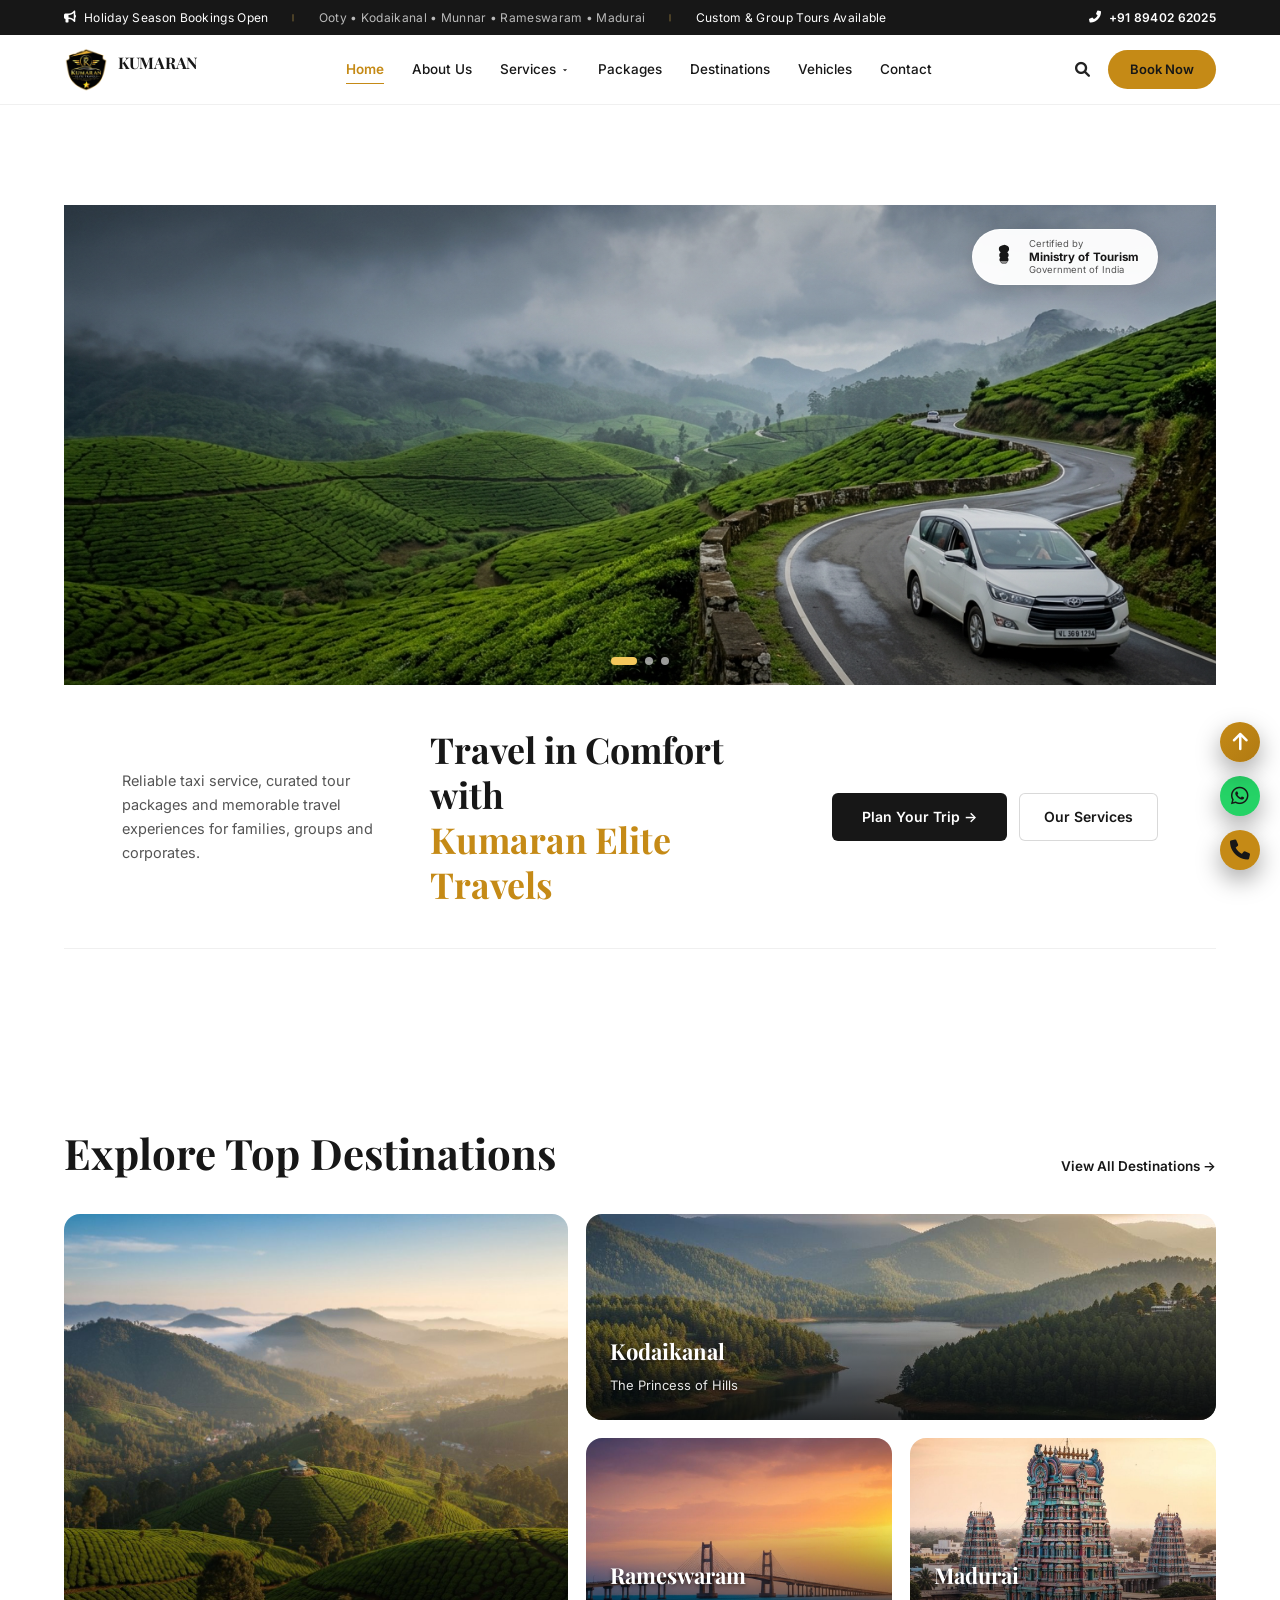
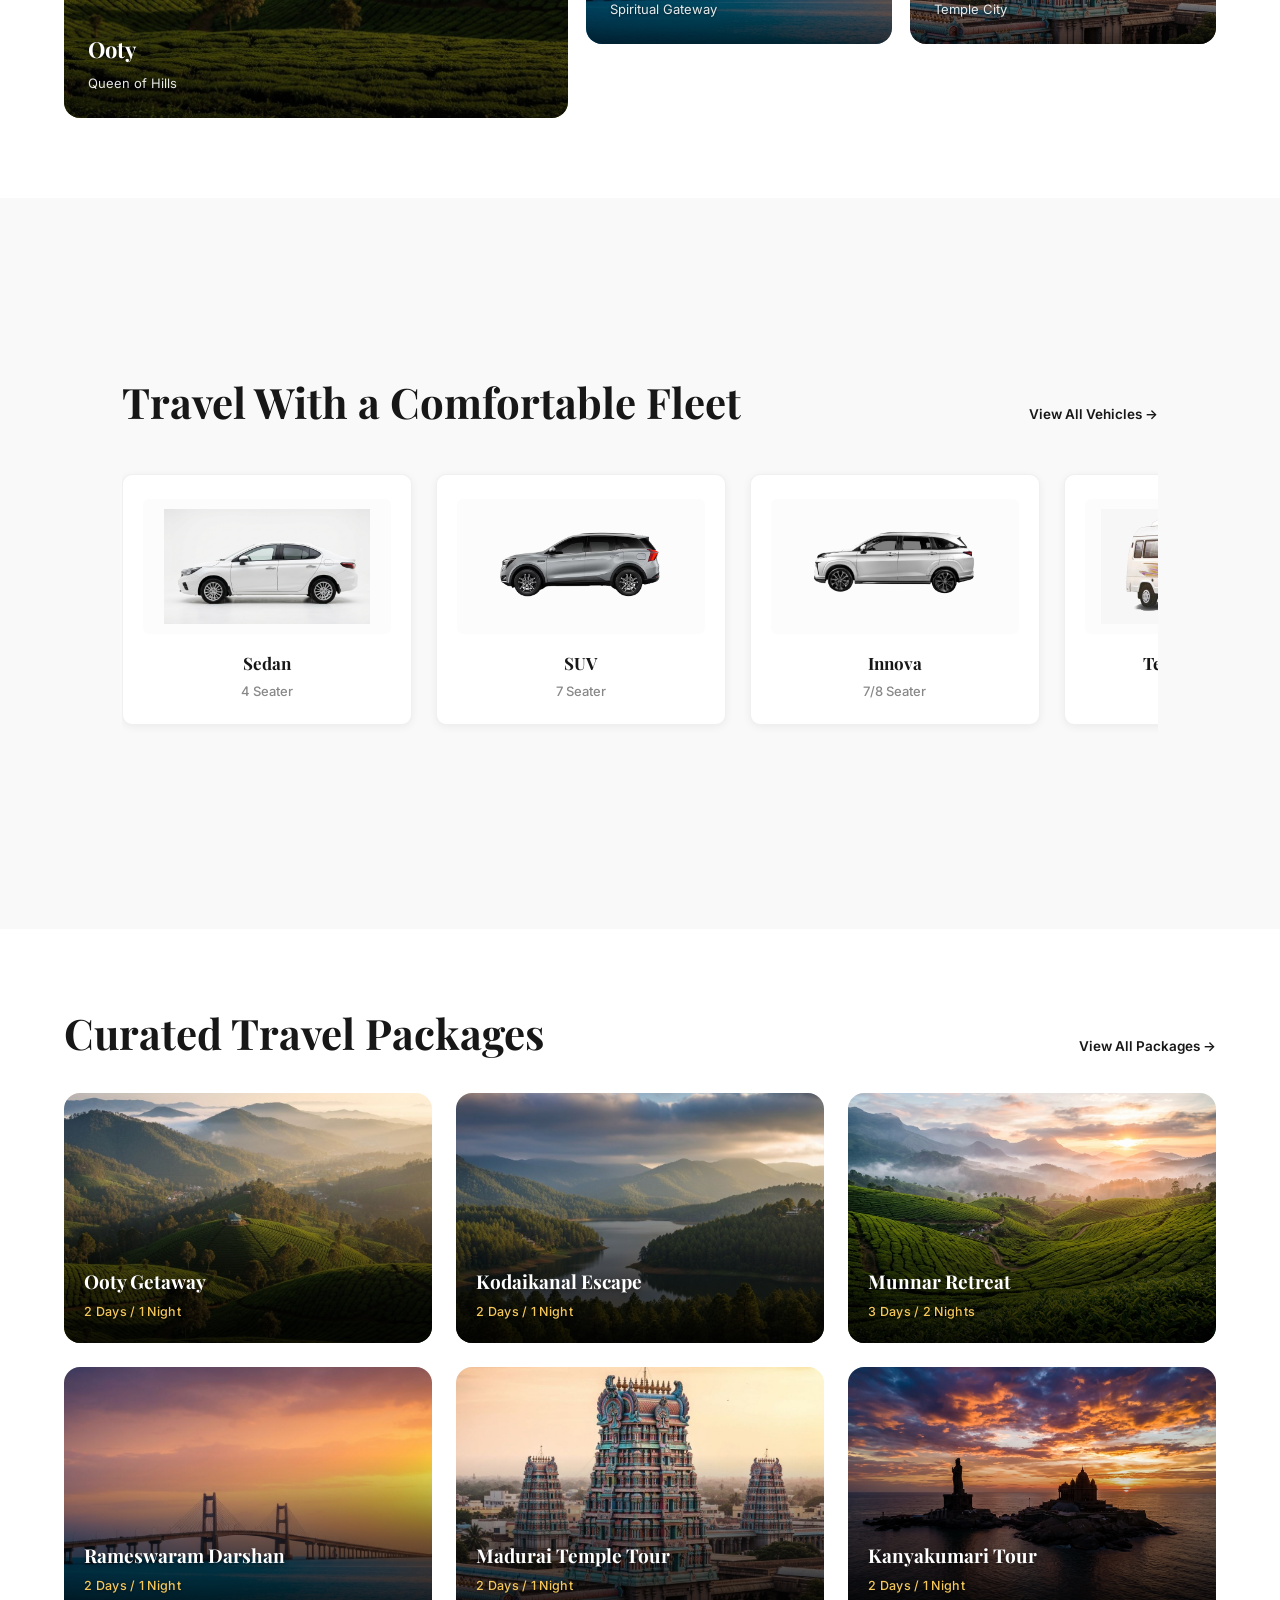
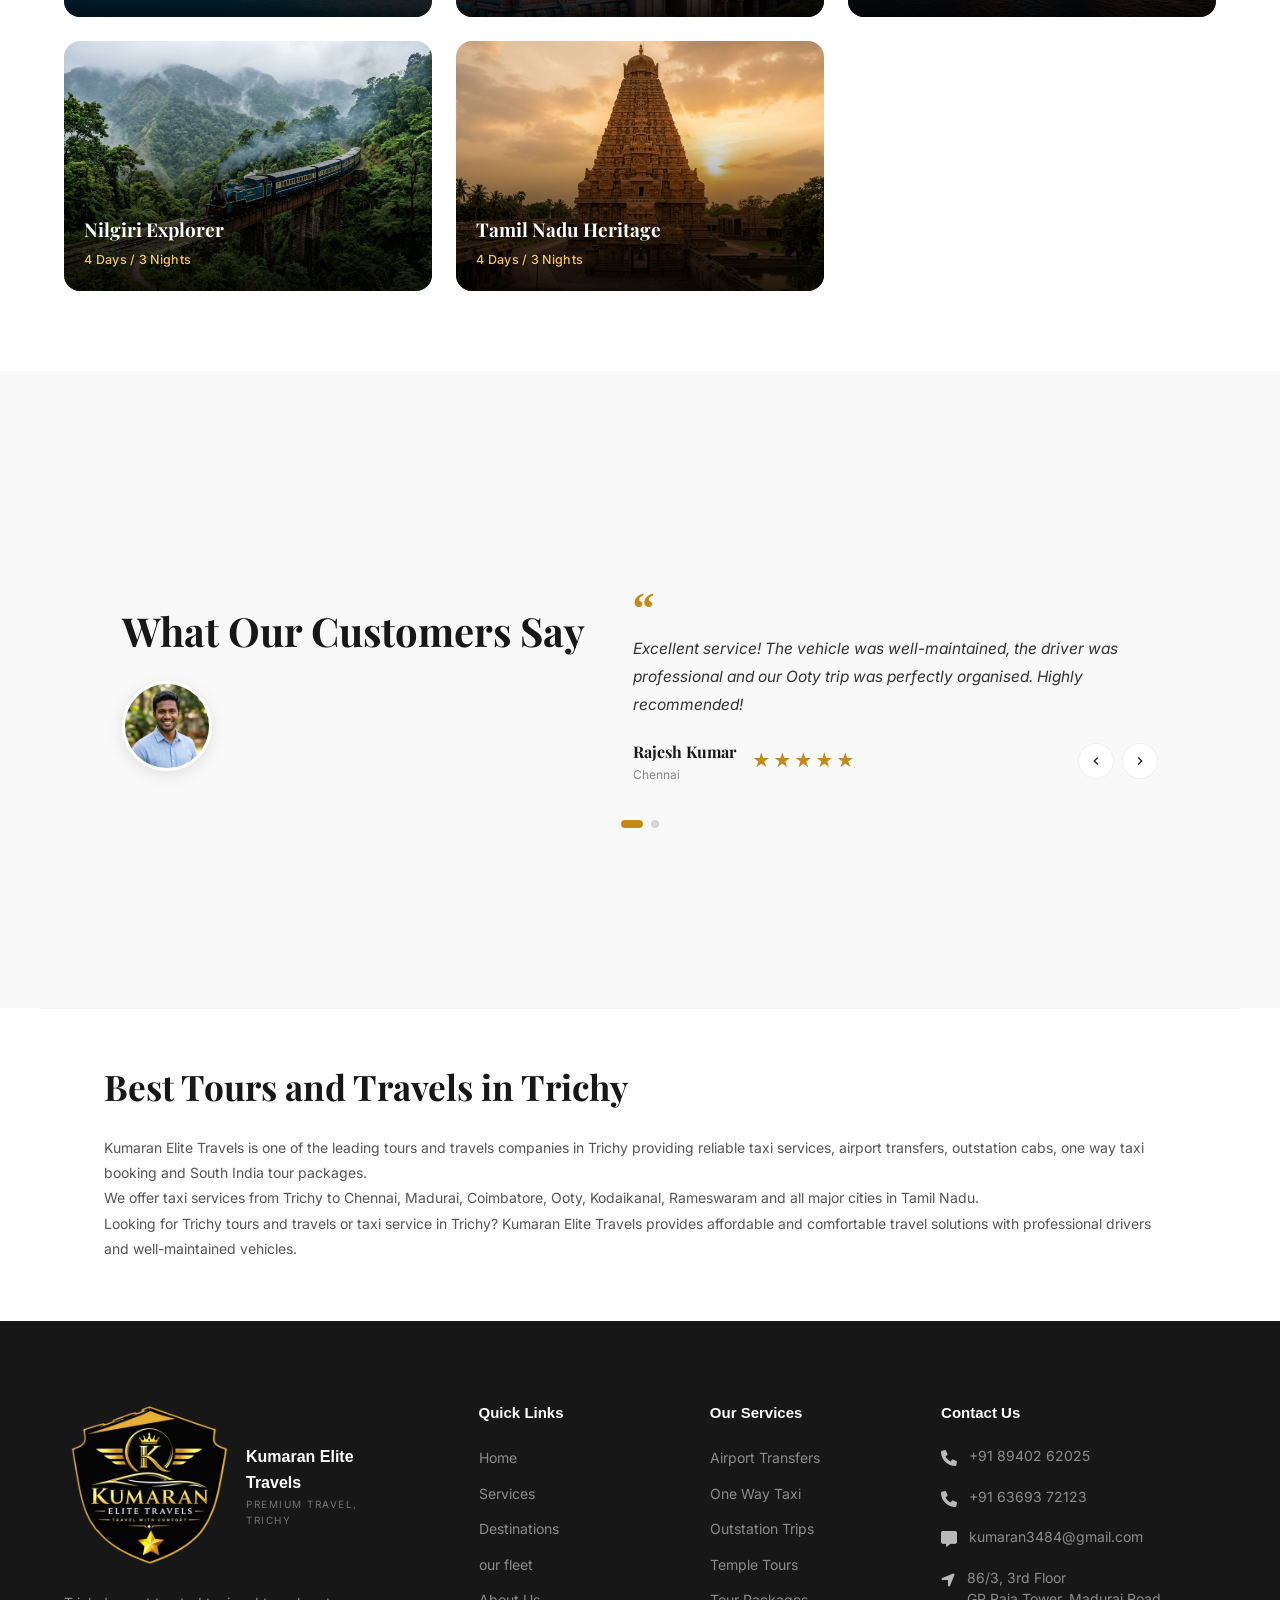
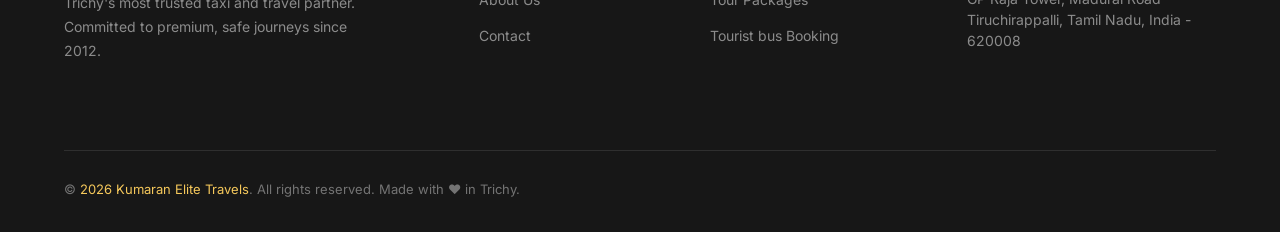
==== commit bef33aec: "Redesign home page: match hero reference layout, mobile destination carousel, realistic fleet images" ====
--- a/index.html
+++ b/index.html
@@ -176,53 +176,61 @@
 <main>
 <!-- ===== 3. HERO SECTION ===== -->
 <section class="home-hero" id="home">
-  <div class="hero-carousel" id="heroCarousel">
-    <div class="hero-slide active">
-      <img src="assets/hero_bg_1.jpg" alt="Scenic Tamil Nadu tea plantations and Toyota Innova on the road" loading="eager">
-    </div>
-    <div class="hero-slide">
-      <img src="assets/hero_bg_2.jpg" alt="Ancient temple at sunset near the ocean in Tamil Nadu" loading="lazy">
-    </div>
-    <div class="hero-slide">
-      <img src="assets/hero_bg_3.jpg" alt="Beautiful waterfall and tropical forest in Tamil Nadu" loading="lazy">
-    </div>
-  </div>
-  <div class="hero-overlay"></div>
-
-  <!-- Certified by Ministry of Tourism Badge -->
-  <div class="hero-badge">
-    <div class="hero-badge-icon">
-      <!-- Ashoka Emblem SVG -->
-      <svg viewBox="0 0 40 48" width="22" height="28" fill="#171717">
-        <path d="M20 2C16.5 2 13.5 3.8 11.5 5.8c-.8 1-.8 2.5-.8 4.2 0 2.5 1.7 4.5 3.5 5.5-1.8 1-2.8 2.8-2.8 5.2 0 1.8.8 3.5 1.8 4.5-.8.8-1.5 1.8-1.5 3.5 0 1.8.8 3.5 2.5 4.5v1.8h11.5V33c1.7-1 2.5-2.7 2.5-4.5 0-1.7-.7-2.7-1.5-3.5 1-1 1.8-2.7 1.8-4.5 0-2.4-1-4.2-2.8-5.2 1.8-1 3.5-3 3.5-5.5 0-1.7 0-3.2-.8-4.2-2-2-5-3.8-8.5-3.8zm-6 30h12v1.5H14V32zm1.8 2.5h8.5v1.5h-8.5v-1.5z"/>
-      </svg>
-    </div>
-    <div class="hero-badge-text">
-      <div>Certified by</div>
-      <strong>Ministry of Tourism</strong>
-      <div>Government of India</div>
-    </div>
-  </div>
-
-  <div class="hero-content">
-    <div class="hero-text">
-      <div class="eyebrow">EXPLORE TAMIL NADU & BEYOND</div>
-      <h1>Travel in Comfort with<br><span class="gold">Kumaran Elite Travels</span></h1>
-      <p>Reliable taxi service, curated tour packages and memorable travel experiences for families, groups and corporates.</p>
-      <div class="hero-btns">
-        <a href="book.html" class="btn-hero-primary">
-          Plan Your Trip &rarr;
-        </a>
-        <a href="#services" class="btn-hero-secondary">Our Services</a>
-      </div>
-    </div>
-  </div>
-
-  <!-- Carousel dots -->
-  <div class="hero-dots" id="heroDots">
-    <span class="active" data-slide="0"></span>
-    <span data-slide="1"></span>
-    <span data-slide="2"></span>
+  <div class="hero-media-wrapper">
+    <div class="hero-carousel" id="heroCarousel">
+      <div class="hero-slide active">
+        <img src="assets/hero_bg_1.jpg" alt="Scenic Tamil Nadu tea plantations and Toyota Innova on the road" loading="eager">
+      </div>
+      <div class="hero-slide">
+        <img src="assets/hero_bg_2.jpg" alt="Ancient temple at sunset near the ocean in Tamil Nadu" loading="lazy">
+      </div>
+      <div class="hero-slide">
+        <img src="assets/hero_bg_3.jpg" alt="Beautiful waterfall and tropical forest in Tamil Nadu" loading="lazy">
+      </div>
+    </div>
+    <div class="hero-overlay"></div>
+
+    <!-- Certified by Ministry of Tourism Badge -->
+    <div class="hero-badge">
+      <div class="hero-badge-icon">
+        <!-- Ashoka Emblem SVG -->
+        <svg viewBox="0 0 40 48" width="22" height="28" fill="#171717">
+          <path d="M20 2C16.5 2 13.5 3.8 11.5 5.8c-.8 1-.8 2.5-.8 4.2 0 2.5 1.7 4.5 3.5 5.5-1.8 1-2.8 2.8-2.8 5.2 0 1.8.8 3.5 1.8 4.5-.8.8-1.5 1.8-1.5 3.5 0 1.8.8 3.5 2.5 4.5v1.8h11.5V33c1.7-1 2.5-2.7 2.5-4.5 0-1.7-.7-2.7-1.5-3.5 1-1 1.8-2.7 1.8-4.5 0-2.4-1-4.2-2.8-5.2 1.8-1 3.5-3 3.5-5.5 0-1.7 0-3.2-.8-4.2-2-2-5-3.8-8.5-3.8zm-6 30h12v1.5H14V32zm1.8 2.5h8.5v1.5h-8.5v-1.5z"/>
+        </svg>
+      </div>
+      <div class="hero-badge-text">
+        <div>Certified by</div>
+        <strong>Ministry of Tourism</strong>
+        <div>Government of India</div>
+      </div>
+    </div>
+
+    <!-- Carousel dots -->
+    <div class="hero-dots" id="heroDots">
+      <span class="active" data-slide="0"></span>
+      <span data-slide="1"></span>
+      <span data-slide="2"></span>
+    </div>
+  </div>
+
+  <!-- Hero Content Bar below slideshow matching reference layout -->
+  <div class="hero-bar">
+    <div class="hero-bar-container">
+      <div class="hero-bar-desc">
+        <p>Reliable taxi service, curated tour packages and memorable travel experiences for families, groups and corporates.</p>
+      </div>
+      <div class="hero-bar-title">
+        <h1>Travel in Comfort with<br><span class="gold">Kumaran Elite Travels</span></h1>
+      </div>
+      <div class="hero-bar-action">
+        <div class="hero-btns">
+          <a href="book.html" class="btn-hero-primary">
+            Plan Your Trip &rarr;
+          </a>
+          <a href="#services" class="btn-hero-secondary">Our Services</a>
+        </div>
+      </div>
+    </div>
   </div>
 </section>
 
@@ -230,7 +238,6 @@
 <section class="home-section" id="destinations">
   <div class="section-header-row">
     <div>
-      <div class="section-eyebrow">EXPLORE TOP DESTINATIONS</div>
       <h2 class="section-heading">Explore Top Destinations</h2>
     </div>
     <a href="#destinations" class="view-all-link">View All Destinations →</a>
@@ -287,7 +294,6 @@
   <div class="home-section">
     <div class="section-header-row">
       <div>
-        <div class="section-eyebrow">OUR VEHICLE FLEET</div>
         <h2 class="section-heading">Travel With a Comfortable Fleet</h2>
       </div>
       <a href="vehicle.html" class="view-all-link">View All Vehicles →</a>
@@ -295,22 +301,30 @@
 
     <div class="fleet-grid-new">
       <div class="fleet-item">
-        <img src="assets/sedan-car-model.png" alt="Sedan taxi for Trichy travel" loading="lazy">
+        <div class="fleet-item-img">
+          <img src="assets/sedan.jpg" alt="Sedan taxi for Trichy travel" loading="lazy">
+        </div>
         <h4>Sedan</h4>
         <span>4 Seater</span>
       </div>
       <div class="fleet-item">
-        <img src="assets/suv.png" alt="SUV vehicle for family trips" loading="lazy">
+        <div class="fleet-item-img">
+          <img src="assets/xuv.png" alt="SUV vehicle for family trips" loading="lazy">
+        </div>
         <h4>SUV</h4>
         <span>7 Seater</span>
       </div>
       <div class="fleet-item">
-        <img src="assets/hycross.png" alt="Innova Crysta premium vehicle" loading="lazy">
+        <div class="fleet-item-img">
+          <img src="assets/hycross.png" alt="Innova Crysta premium vehicle" loading="lazy">
+        </div>
         <h4>Innova</h4>
         <span>7/8 Seater</span>
       </div>
       <div class="fleet-item">
-        <img src="assets/van.png" alt="Tempo Traveller for group tours" loading="lazy">
+        <div class="fleet-item-img">
+          <img src="assets/tempo_traveller.png" alt="Tempo Traveller for group tours" loading="lazy">
+        </div>
         <h4>Tempo Traveller</h4>
         <span>12 Seater</span>
       </div>
@@ -322,7 +336,6 @@
 <section class="home-section" id="packages">
   <div class="section-header-row">
     <div>
-      <div class="section-eyebrow">TRAVEL PACKAGES</div>
       <h2 class="section-heading">Curated Travel Packages</h2>
     </div>
     <a href="package.html" class="view-all-link">View All Packages →</a>
@@ -330,44 +343,68 @@
 
   <div class="pkg-grid">
     <a href="package.html" class="pkg-card">
-      <div class="pkg-card-img"><img src="assets/ooty.jpg" alt="Ooty Getaway tour package" loading="lazy"></div>
-      <h4>Ooty Getaway</h4>
-      <span>2 Days / 1 Night</span>
+      <img src="assets/ooty.jpg" alt="Ooty Getaway tour package" loading="lazy">
+      <div class="pkg-overlay"></div>
+      <div class="pkg-info">
+        <h4>Ooty Getaway</h4>
+        <span>2 Days / 1 Night</span>
+      </div>
     </a>
     <a href="package.html" class="pkg-card">
-      <div class="pkg-card-img"><img src="assets/kodaikanal.jpg" alt="Kodaikanal Escape tour package" loading="lazy"></div>
-      <h4>Kodaikanal Escape</h4>
-      <span>2 Days / 1 Night</span>
+      <img src="assets/kodaikanal.jpg" alt="Kodaikanal Escape tour package" loading="lazy">
+      <div class="pkg-overlay"></div>
+      <div class="pkg-info">
+        <h4>Kodaikanal Escape</h4>
+        <span>2 Days / 1 Night</span>
+      </div>
     </a>
     <a href="package.html" class="pkg-card">
-      <div class="pkg-card-img"><img src="assets/munnar.jpg" alt="Munnar Retreat tour package" loading="lazy"></div>
-      <h4>Munnar Retreat</h4>
-      <span>3 Days / 2 Nights</span>
+      <img src="assets/munnar.jpg" alt="Munnar Retreat tour package" loading="lazy">
+      <div class="pkg-overlay"></div>
+      <div class="pkg-info">
+        <h4>Munnar Retreat</h4>
+        <span>3 Days / 2 Nights</span>
+      </div>
     </a>
     <a href="package.html" class="pkg-card">
-      <div class="pkg-card-img"><img src="assets/rameswaram.jpg" alt="Rameswaram Darshan tour package" loading="lazy"></div>
-      <h4>Rameswaram Darshan</h4>
-      <span>2 Days / 1 Night</span>
+      <img src="assets/rameswaram.jpg" alt="Rameswaram Darshan tour package" loading="lazy">
+      <div class="pkg-overlay"></div>
+      <div class="pkg-info">
+        <h4>Rameswaram Darshan</h4>
+        <span>2 Days / 1 Night</span>
+      </div>
     </a>
     <a href="package.html" class="pkg-card">
-      <div class="pkg-card-img"><img src="assets/madurai.jpg" alt="Madurai Temple Tour package" loading="lazy"></div>
-      <h4>Madurai Temple Tour</h4>
-      <span>2 Days / 1 Night</span>
+      <img src="assets/madurai.jpg" alt="Madurai Temple Tour package" loading="lazy">
+      <div class="pkg-overlay"></div>
+      <div class="pkg-info">
+        <h4>Madurai Temple Tour</h4>
+        <span>2 Days / 1 Night</span>
+      </div>
     </a>
     <a href="package.html" class="pkg-card">
-      <div class="pkg-card-img"><img src="assets/kanyakumari.jpg" alt="Kanyakumari Tour package" loading="lazy"></div>
-      <h4>Kanyakumari Tour</h4>
-      <span>2 Days / 1 Night</span>
+      <img src="assets/kanyakumari.jpg" alt="Kanyakumari Tour package" loading="lazy">
+      <div class="pkg-overlay"></div>
+      <div class="pkg-info">
+        <h4>Kanyakumari Tour</h4>
+        <span>2 Days / 1 Night</span>
+      </div>
     </a>
     <a href="package.html" class="pkg-card">
-      <div class="pkg-card-img"><img src="assets/nilgiri.jpg" alt="Nilgiri Explorer tour package" loading="lazy"></div>
-      <h4>Nilgiri Explorer</h4>
-      <span>4 Days / 3 Nights</span>
+      <img src="assets/nilgiri.jpg" alt="Nilgiri Explorer tour package" loading="lazy">
+      <div class="pkg-overlay"></div>
+      <div class="pkg-info">
+        <h4>Nilgiri Explorer</h4>
+        <span>4 Days / 3 Nights</span>
+      </div>
     </a>
     <a href="package.html" class="pkg-card">
-      <div class="pkg-card-img"><img src="assets/heritage.jpg" alt="Tamil Nadu Heritage tour package" loading="lazy"></div>
-      <h4>Tamil Nadu Heritage</h4>
-      <span>4 Days / 3 Nights</span>
+      <img src="assets/heritage.jpg" alt="Tamil Nadu Heritage tour package" loading="lazy">
+      <div class="pkg-overlay"></div>
+      <div class="pkg-info">
+        <h4>Tamil Nadu Heritage</h4>
+        <span>4 Days / 3 Nights</span>
+      </div>
     </a>
   </div>
 </section>
@@ -375,8 +412,6 @@
 <!-- ===== 7. CUSTOMER REVIEWS ===== -->
 <section class="reviews-section" id="reviews">
   <div class="reviews-container">
-    <div class="section-eyebrow">CUSTOMER REVIEWS</div>
-
     <div class="reviews-layout">
       <div class="review-left">
         <h2>What Our Customers Say</h2>
--- a/home.css
+++ b/home.css
@@ -356,10 +356,16 @@
    =========================== */
 .home-hero {
   position: relative;
-  height: 560px;
+  background: var(--bg-white);
   overflow: hidden;
-  display: flex;
-  align-items: center;
+}
+
+.hero-media-wrapper {
+  position: relative;
+  width: 100%;
+  height: 480px;
+  overflow: hidden;
+  background: #111;
 }
 
 .hero-carousel {
@@ -386,116 +392,9 @@
 .hero-overlay {
   position: absolute;
   inset: 0;
-  background: linear-gradient(90deg, rgba(0,0,0,0.72) 0%, rgba(0,0,0,0.38) 50%, rgba(0,0,0,0.04) 100%);
+  background: linear-gradient(180deg, rgba(0,0,0,0.25) 0%, rgba(0,0,0,0.05) 50%, rgba(0,0,0,0.3) 100%);
   z-index: 1;
-}
-
-.hero-content {
-  position: relative;
-  z-index: 2;
-  max-width: 1300px;
-  width: 100%;
-  margin: 0 auto;
-  padding: 0 5%;
-  display: flex;
-  align-items: center;
-  justify-content: space-between;
-}
-
-.hero-text {
-  max-width: 580px;
-}
-
-.hero-text .eyebrow {
-  font-size: 11px;
-  font-weight: 700;
-  text-transform: uppercase;
-  letter-spacing: 3px;
-  color: var(--gold-light);
-  margin-bottom: 14px;
-  display: inline-flex;
-  align-items: center;
-  gap: 8px;
-}
-
-.hero-text .eyebrow::before {
-  content: '';
-  display: inline-block;
-  width: 24px;
-  height: 2px;
-  background: var(--gold-light);
-}
-
-.hero-text h1 {
-  font-family: var(--serif);
-  font-size: clamp(32px, 4.2vw, 48px);
-  font-weight: 700;
-  line-height: 1.15;
-  color: #fff;
-  margin-bottom: 16px;
-}
-
-.hero-text h1 .gold { color: var(--gold-light); }
-
-.hero-text p {
-  font-size: 15px;
-  color: rgba(255,255,255,0.9);
-  line-height: 1.7;
-  margin-bottom: 28px;
-  max-width: 480px;
-}
-
-.hero-btns {
-  display: flex;
-  gap: 14px;
-  flex-wrap: wrap;
-}
-
-.btn-hero-primary {
-  background: #E5A824;
-  color: #171717;
-  padding: 12px 28px;
-  border-radius: 999px;
-  font-size: 13.5px;
-  font-weight: 700;
-  transition: all var(--transition);
-  display: inline-flex;
-  align-items: center;
-  gap: 8px;
-  border: none;
-  cursor: pointer;
-}
-
-.btn-hero-primary:hover {
-  background: var(--gold);
-  color: #fff;
-  transform: translateY(-2px);
-  box-shadow: 0 6px 18px rgba(197, 138, 22, 0.4);
-}
-
-.btn-hero-secondary {
-  background: #ffffff;
-  color: var(--black);
-  padding: 12px 28px;
-  border-radius: 999px;
-  font-size: 13.5px;
-  font-weight: 600;
-  border: 1px solid rgba(0,0,0,0.08);
-  transition: all var(--transition);
-  display: inline-flex;
-  align-items: center;
-  gap: 8px;
-  cursor: pointer;
-}
-
-.btn-hero-secondary:hover {
-  background: #f7f7f7;
-  transform: translateY(-2px);
-  box-shadow: 0 4px 14px rgba(0,0,0,0.1);
-}
-
-.hero-vehicle {
-  display: none;
+  pointer-events: none;
 }
 
 /* Certification badge */
@@ -552,15 +451,120 @@
   width: 8px;
   height: 8px;
   border-radius: 50%;
-  background: rgba(255,255,255,0.5);
+  background: rgba(255,255,255,0.6);
   transition: all var(--transition);
   cursor: pointer;
 }
 
 .hero-dots span.active {
   background: var(--gold-light);
-  width: 24px;
+  width: 26px;
   border-radius: 4px;
+}
+
+/* 3-Part Hero Content Bar below slideshow matching reference image */
+.hero-bar {
+  background: #ffffff;
+  border-bottom: 1px solid var(--border-light);
+  padding: 42px 5%;
+}
+
+.hero-bar-container {
+  max-width: 1300px;
+  margin: 0 auto;
+  display: grid;
+  grid-template-columns: 1fr 1.35fr auto;
+  align-items: center;
+  gap: 40px;
+}
+
+.hero-bar-desc {
+  max-width: 320px;
+}
+
+.hero-bar-desc p {
+  font-size: 14.5px;
+  color: #555555;
+  line-height: 1.65;
+  margin: 0;
+}
+
+.hero-bar-title h1 {
+  font-family: var(--serif);
+  font-size: clamp(26px, 2.8vw, 38px);
+  font-weight: 700;
+  line-height: 1.25;
+  color: var(--black);
+  margin: 0;
+}
+
+.hero-bar-title h1 .gold {
+  color: var(--gold);
+}
+
+.hero-bar-action {
+  display: flex;
+  align-items: center;
+  justify-content: flex-end;
+}
+
+.hero-btns {
+  display: flex;
+  gap: 12px;
+  align-items: center;
+  flex-wrap: wrap;
+}
+
+body.home-page .btn-hero-primary,
+.btn-hero-primary {
+  background: #171717;
+  color: #ffffff !important;
+  padding: 13px 30px;
+  border-radius: 6px;
+  font-size: 14px;
+  font-weight: 600;
+  transition: all var(--transition);
+  display: inline-flex;
+  align-items: center;
+  gap: 8px;
+  border: none;
+  cursor: pointer;
+  white-space: nowrap;
+  text-decoration: none !important;
+}
+
+body.home-page .btn-hero-primary:hover,
+.btn-hero-primary:hover {
+  background: var(--gold);
+  color: #ffffff !important;
+  transform: translateY(-2px);
+  box-shadow: 0 6px 18px rgba(197, 138, 22, 0.35);
+}
+
+body.home-page .btn-hero-secondary,
+.btn-hero-secondary {
+  background: #ffffff;
+  color: var(--black) !important;
+  padding: 12px 24px;
+  border-radius: 6px;
+  font-size: 14px;
+  font-weight: 600;
+  border: 1px solid rgba(0,0,0,0.15);
+  transition: all var(--transition);
+  display: inline-flex;
+  align-items: center;
+  gap: 8px;
+  cursor: pointer;
+  white-space: nowrap;
+  text-decoration: none !important;
+}
+
+body.home-page .btn-hero-secondary:hover,
+.btn-hero-secondary:hover {
+  background: #f7f7f7;
+  border-color: var(--gold);
+  color: var(--gold) !important;
+  transform: translateY(-2px);
 }
 
 /* ===========================
@@ -572,34 +576,13 @@
   margin: 0 auto;
 }
 
-.section-eyebrow {
-  display: inline-flex;
-  align-items: center;
-  gap: 10px;
-  font-size: 11px;
-  font-weight: 700;
-  color: var(--gold);
-  text-transform: uppercase;
-  letter-spacing: 2.5px;
-  margin-bottom: 10px;
-}
-
-.section-eyebrow::before {
-  content: '';
-  display: block;
-  width: 28px;
-  height: 2px;
-  background: var(--gold);
-  border-radius: 1px;
-}
-
 .section-heading {
   font-family: var(--serif);
-  font-size: clamp(28px, 3.5vw, 40px);
+  font-size: clamp(28px, 3.5vw, 42px);
   font-weight: 700;
   line-height: 1.15;
   color: var(--black);
-  margin-bottom: 8px;
+  margin: 0;
 }
 
 .section-header-row {
@@ -612,18 +595,18 @@
 }
 
 .view-all-link {
-  font-size: 13px;
+  font-size: 13.5px;
   font-weight: 600;
   color: var(--gold);
   display: inline-flex;
   align-items: center;
-  gap: 4px;
+  gap: 6px;
   transition: gap var(--transition), color var(--transition);
   white-space: nowrap;
 }
 
 .view-all-link:hover {
-  gap: 8px;
+  gap: 10px;
   color: #b07a12;
 }
 
@@ -633,7 +616,7 @@
 .dest-grid {
   display: grid;
   grid-template-columns: 1fr 1.25fr;
-  gap: 16px;
+  gap: 18px;
   align-items: stretch;
 }
 
@@ -662,13 +645,14 @@
 .dest-card .dest-overlay {
   position: absolute;
   inset: 0;
-  background: linear-gradient(180deg, transparent 50%, rgba(0,0,0,0.7) 100%);
+  background: linear-gradient(180deg, transparent 40%, rgba(0,0,0,0.75) 100%);
+  pointer-events: none;
 }
 
 .dest-card .dest-info {
   position: absolute;
-  bottom: 20px;
-  left: 22px;
+  bottom: 22px;
+  left: 24px;
   color: #fff;
   z-index: 1;
 }
@@ -678,16 +662,18 @@
   font-size: 22px;
   font-weight: 700;
   margin-bottom: 3px;
+  text-shadow: 0 2px 4px rgba(0,0,0,0.5);
 }
 
 .dest-card .dest-info span {
   font-size: 13px;
-  color: rgba(255,255,255,0.85);
+  color: rgba(255,255,255,0.9);
+  text-shadow: 0 1px 3px rgba(0,0,0,0.5);
 }
 
 /* Asymmetrical layout */
 .dest-card-large {
-  min-height: 420px;
+  min-height: 430px;
   height: 100%;
 }
 
@@ -695,23 +681,23 @@
 .dest-right {
   display: flex;
   flex-direction: column;
-  gap: 16px;
+  gap: 18px;
   height: 100%;
 }
 
 .dest-right-top {
-  height: 200px;
+  height: 206px;
 }
 
 .dest-right-bottom {
   display: grid;
   grid-template-columns: 1fr 1fr;
-  gap: 16px;
+  gap: 18px;
   flex: 1;
 }
 
 .dest-right-bottom .dest-card-small {
-  height: 204px;
+  height: 206px;
 }
 
 /* ===========================
@@ -720,43 +706,90 @@
 .fleet-section-new { background: var(--bg-off); }
 
 .fleet-grid-new {
-  display: grid;
-  grid-template-columns: repeat(4, 1fr);
-  gap: 20px;
+  display: flex;
+  gap: 24px;
+  overflow-x: auto;
+  overflow-y: hidden;
+  scroll-snap-type: x mandatory;
+  -webkit-overflow-scrolling: touch;
+  padding: 12px 4px 24px;
+  scrollbar-width: thin;
+  scrollbar-color: var(--gold) rgba(0,0,0,0.06);
+  overscroll-behavior-x: contain;
+}
+
+.fleet-grid-new::-webkit-scrollbar {
+  height: 6px;
+}
+.fleet-grid-new::-webkit-scrollbar-track {
+  background: rgba(0,0,0,0.04);
+  border-radius: 999px;
+}
+.fleet-grid-new::-webkit-scrollbar-thumb {
+  background: var(--gold);
+  border-radius: 999px;
 }
 
 .fleet-item {
+  flex: 0 0 290px;
+  min-width: 290px;
+  max-width: 290px;
+  scroll-snap-align: start;
   background: var(--bg-white);
   border-radius: var(--radius-md);
-  padding: 24px 16px 18px;
+  padding: 24px 20px 22px;
   text-align: center;
   transition: all var(--transition);
   border: 1px solid var(--border-light);
+  box-shadow: var(--shadow-sm);
+  display: flex;
+  flex-direction: column;
+  align-items: center;
 }
 
 .fleet-item:hover {
   transform: translateY(-4px);
   box-shadow: var(--shadow-md);
-}
-
-.fleet-item img {
+  border-color: rgba(197, 138, 22, 0.35);
+}
+
+.fleet-item-img {
   width: 100%;
-  height: 120px;
+  height: 135px;
+  display: flex;
+  align-items: center;
+  justify-content: center;
+  margin-bottom: 16px;
+  background: #fcfcfc;
+  border-radius: var(--radius-sm);
+  padding: 10px;
+}
+
+.fleet-item-img img {
+  max-width: 100%;
+  max-height: 100%;
+  width: auto;
+  height: auto;
   object-fit: contain;
-  margin-bottom: 14px;
+  transition: transform var(--transition);
+}
+
+.fleet-item:hover .fleet-item-img img {
+  transform: scale(1.05);
 }
 
 .fleet-item h4 {
   font-family: var(--serif);
-  font-size: 16px;
+  font-size: 17px;
   font-weight: 700;
   color: var(--black);
   margin-bottom: 4px;
 }
 
 .fleet-item span {
-  font-size: 12px;
+  font-size: 13px;
   color: var(--gray-light);
+  font-weight: 500;
 }
 
 /* ===========================
@@ -764,45 +797,80 @@
    =========================== */
 .pkg-grid {
   display: grid;
-  grid-template-columns: repeat(4, 1fr);
-  gap: 20px;
+  grid-template-columns: repeat(3, 1fr);
+  gap: 24px;
 }
 
 .pkg-card {
-  transition: all var(--transition);
-  cursor: pointer;
-}
-
-.pkg-card:hover { transform: translateY(-3px); }
-
-.pkg-card-img {
-  width: 100%;
-  height: 130px;
-  border-radius: var(--radius-md);
+  position: relative;
+  height: 250px;
+  border-radius: var(--radius-lg);
   overflow: hidden;
-  margin-bottom: 10px;
-}
-
-.pkg-card-img img {
+  display: block;
+  text-decoration: none;
+  background: #181818;
+  border: none;
+  box-shadow: none;
+  padding: 0;
+  transition: transform var(--transition), box-shadow var(--transition);
+}
+
+.pkg-card:hover {
+  transform: translateY(-5px);
+  box-shadow: 0 14px 30px rgba(0, 0, 0, 0.2);
+}
+
+.pkg-card img {
   width: 100%;
   height: 100%;
   object-fit: cover;
-  transition: transform 0.5s ease;
-}
-
-.pkg-card:hover .pkg-card-img img { transform: scale(1.06); }
-
-.pkg-card h4 {
+  display: block;
+  transition: transform 0.6s cubic-bezier(0.25, 0.46, 0.45, 0.94);
+}
+
+.pkg-card:hover img {
+  transform: scale(1.06);
+}
+
+.pkg-card .pkg-overlay {
+  position: absolute;
+  inset: 0;
+  background: linear-gradient(180deg, rgba(0,0,0,0) 35%, rgba(0,0,0,0.55) 70%, rgba(0,0,0,0.88) 100%);
+  pointer-events: none;
+  transition: opacity var(--transition);
+}
+
+.pkg-card:hover .pkg-overlay {
+  background: linear-gradient(180deg, rgba(0,0,0,0.05) 25%, rgba(0,0,0,0.6) 65%, rgba(0,0,0,0.92) 100%);
+}
+
+.pkg-card .pkg-info {
+  position: absolute;
+  bottom: 20px;
+  left: 20px;
+  right: 20px;
+  z-index: 2;
+  color: #fff;
+  pointer-events: none;
+}
+
+.pkg-card .pkg-info h4 {
   font-family: var(--serif);
-  font-size: 14px;
-  font-weight: 600;
-  color: var(--black);
-  margin-bottom: 3px;
-}
-
-.pkg-card span {
-  font-size: 12px;
-  color: var(--gray-light);
+  font-size: 19px;
+  font-weight: 700;
+  color: #ffffff;
+  margin-bottom: 4px;
+  line-height: 1.25;
+  text-shadow: 0 2px 4px rgba(0,0,0,0.5);
+}
+
+.pkg-card .pkg-info span {
+  display: inline-block;
+  font-size: 12.5px;
+  font-weight: 500;
+  color: var(--gold-light);
+  letter-spacing: 0.3px;
+  text-shadow: 0 1px 3px rgba(0,0,0,0.6);
 }
 
 /* ===========================
@@ -1025,11 +1093,29 @@
    RESPONSIVE
    =========================== */
 
-/* Tablet (1024px) */
+/* Laptop & Tablet landscape (1024px) */
 @media (max-width: 1024px) {
-  .fleet-grid-new { grid-template-columns: repeat(2, 1fr); }
-  .pkg-grid { grid-template-columns: repeat(2, 1fr); }
-  .hero-vehicle { width: 320px; right: 2%; }
+  .hero-media-wrapper { height: 380px; }
+  .hero-bar { padding: 32px 5%; }
+  .hero-bar-container {
+    grid-template-columns: 1fr 1fr;
+    gap: 24px;
+  }
+  .hero-bar-title {
+    grid-column: 1 / -1;
+    text-align: center;
+  }
+  .hero-bar-desc {
+    max-width: 100%;
+    text-align: left;
+  }
+  .hero-bar-action {
+    justify-content: flex-end;
+  }
+
+  .pkg-grid { grid-template-columns: repeat(2, 1fr); gap: 20px; }
+  .pkg-card { height: 230px; }
+
   .hero-badge { display: none; }
   .reviews-layout { flex-direction: column; text-align: center; }
   .review-left { display: flex; flex-direction: column; align-items: center; }
@@ -1037,7 +1123,7 @@
   .review-author { justify-content: center; }
 }
 
-/* Tablet portrait (768px) */
+/* Tablet portrait & Mobile (768px) */
 @media (max-width: 768px) {
   .home-nav-links,
   .nav-cta-gold,
@@ -1049,51 +1135,131 @@
     gap: 8px;
     padding: 6px 3%;
   }
-
   .announcement-bar .ann-destinations { display: none; }
 
-  .home-hero { height: 450px; }
-  .hero-vehicle { display: none; }
+  /* Hero Section */
+  .hero-media-wrapper { height: 270px; }
   .hero-badge { display: none; }
-
-  .hero-text h1 { font-size: clamp(26px, 5vw, 34px); }
-  .hero-text p { font-size: 13px; }
-
+  .hero-bar { padding: 26px 5%; }
+  .hero-bar-container {
+    display: flex;
+    flex-direction: column;
+    gap: 16px;
+    align-items: stretch;
+    text-align: left;
+  }
+  .hero-bar-title { order: 1; }
+  .hero-bar-title h1 {
+    font-size: clamp(20px, 5vw, 28px);
+    line-height: 1.25;
+    overflow-wrap: break-word;
+  }
+  .hero-bar-desc { order: 2; max-width: 100%; }
+  .hero-bar-desc p { font-size: 13.5px; }
+  .hero-bar-action { order: 3; justify-content: flex-start; margin-top: 4px; }
+  .hero-btns {
+    flex-direction: column;
+    width: 100%;
+    gap: 10px;
+  }
+  .btn-hero-primary,
+  .btn-hero-secondary {
+    width: 100%;
+    justify-content: center;
+    text-align: center;
+  }
+
+  /* Mandatory Mobile Destination Carousel */
   .dest-grid {
-    grid-template-columns: 1fr;
-  }
-
-  .dest-card-large {
-    grid-row: auto;
-    min-height: 220px;
-  }
-
-  .dest-right-bottom { grid-template-columns: 1fr; }
-
-  .fleet-grid-new { grid-template-columns: repeat(2, 1fr); }
-  .pkg-grid { grid-template-columns: repeat(2, 1fr); }
+    display: flex;
+    overflow-x: auto;
+    overflow-y: hidden;
+    scroll-snap-type: x mandatory;
+    -webkit-overflow-scrolling: touch;
+    gap: 16px;
+    padding: 6px 5% 20px;
+    margin: 0 -5%;
+    overscroll-behavior-x: contain;
+    scrollbar-width: none;
+  }
+  .dest-grid::-webkit-scrollbar {
+    display: none;
+  }
+  .dest-right,
+  .dest-right-bottom {
+    display: contents;
+  }
+  .dest-card,
+  .dest-card-large,
+  .dest-right-top,
+  .dest-card-small {
+    flex: 0 0 78%;
+    min-width: 250px;
+    max-width: 320px;
+    height: 330px;
+    min-height: 330px;
+    scroll-snap-align: start;
+    border-radius: var(--radius-lg);
+  }
+
+  /* Vehicle Fleet Horizontal Scrolling on Mobile */
+  .fleet-grid-new {
+    gap: 16px;
+    padding: 8px 5% 20px;
+    margin: 0 -5%;
+  }
+  .fleet-item {
+    flex: 0 0 250px;
+    min-width: 250px;
+    max-width: 250px;
+  }
+
+  /* Packages Responsive */
+  .pkg-grid { grid-template-columns: repeat(2, 1fr); gap: 16px; }
 
   .home-section { padding: 50px 4%; }
   .reviews-container { padding: 50px 4%; }
 }
 
-/* Mobile (480px) */
+/* Mobile Small (600px) */
+@media (max-width: 600px) {
+  .pkg-grid { grid-template-columns: 1fr; gap: 16px; }
+  .pkg-card { height: 230px; }
+}
+
+/* Mobile Extra Small (480px, 430px, 375px, 320px) */
 @media (max-width: 480px) {
-  .fleet-grid-new { grid-template-columns: 1fr 1fr; gap: 12px; }
-  .pkg-grid { grid-template-columns: 1fr 1fr; gap: 12px; }
-
-  .home-hero { height: 400px; }
-
-  .hero-btns { flex-direction: column; }
-  .btn-hero-primary,
-  .btn-hero-secondary { width: 100%; justify-content: center; }
-
-  .section-heading { font-size: 24px; }
-
-  .dest-right-bottom { grid-template-columns: 1fr; }
+  .hero-media-wrapper { height: 220px; }
+  .hero-bar { padding: 20px 4%; }
+  .hero-bar-title h1 {
+    font-size: clamp(18px, 5.2vw, 23px);
+    line-height: 1.25;
+  }
+
+  .section-heading { font-size: clamp(20px, 5.5vw, 24px); }
+
+  .dest-card,
+  .dest-card-large,
+  .dest-right-top,
+  .dest-card-small {
+    flex: 0 0 80%;
+    height: 290px;
+    min-height: 290px;
+  }
+
+  .fleet-item {
+    flex: 0 0 230px;
+    min-width: 230px;
+    max-width: 230px;
+    padding: 18px 14px 16px;
+  }
+  .fleet-item-img {
+    height: 110px;
+  }
+
+  .pkg-card { height: 210px; }
 
   .home-section { padding: 40px 4%; }
   .reviews-container { padding: 40px 4%; }
-
   .review-text { font-size: 14px; }
 }
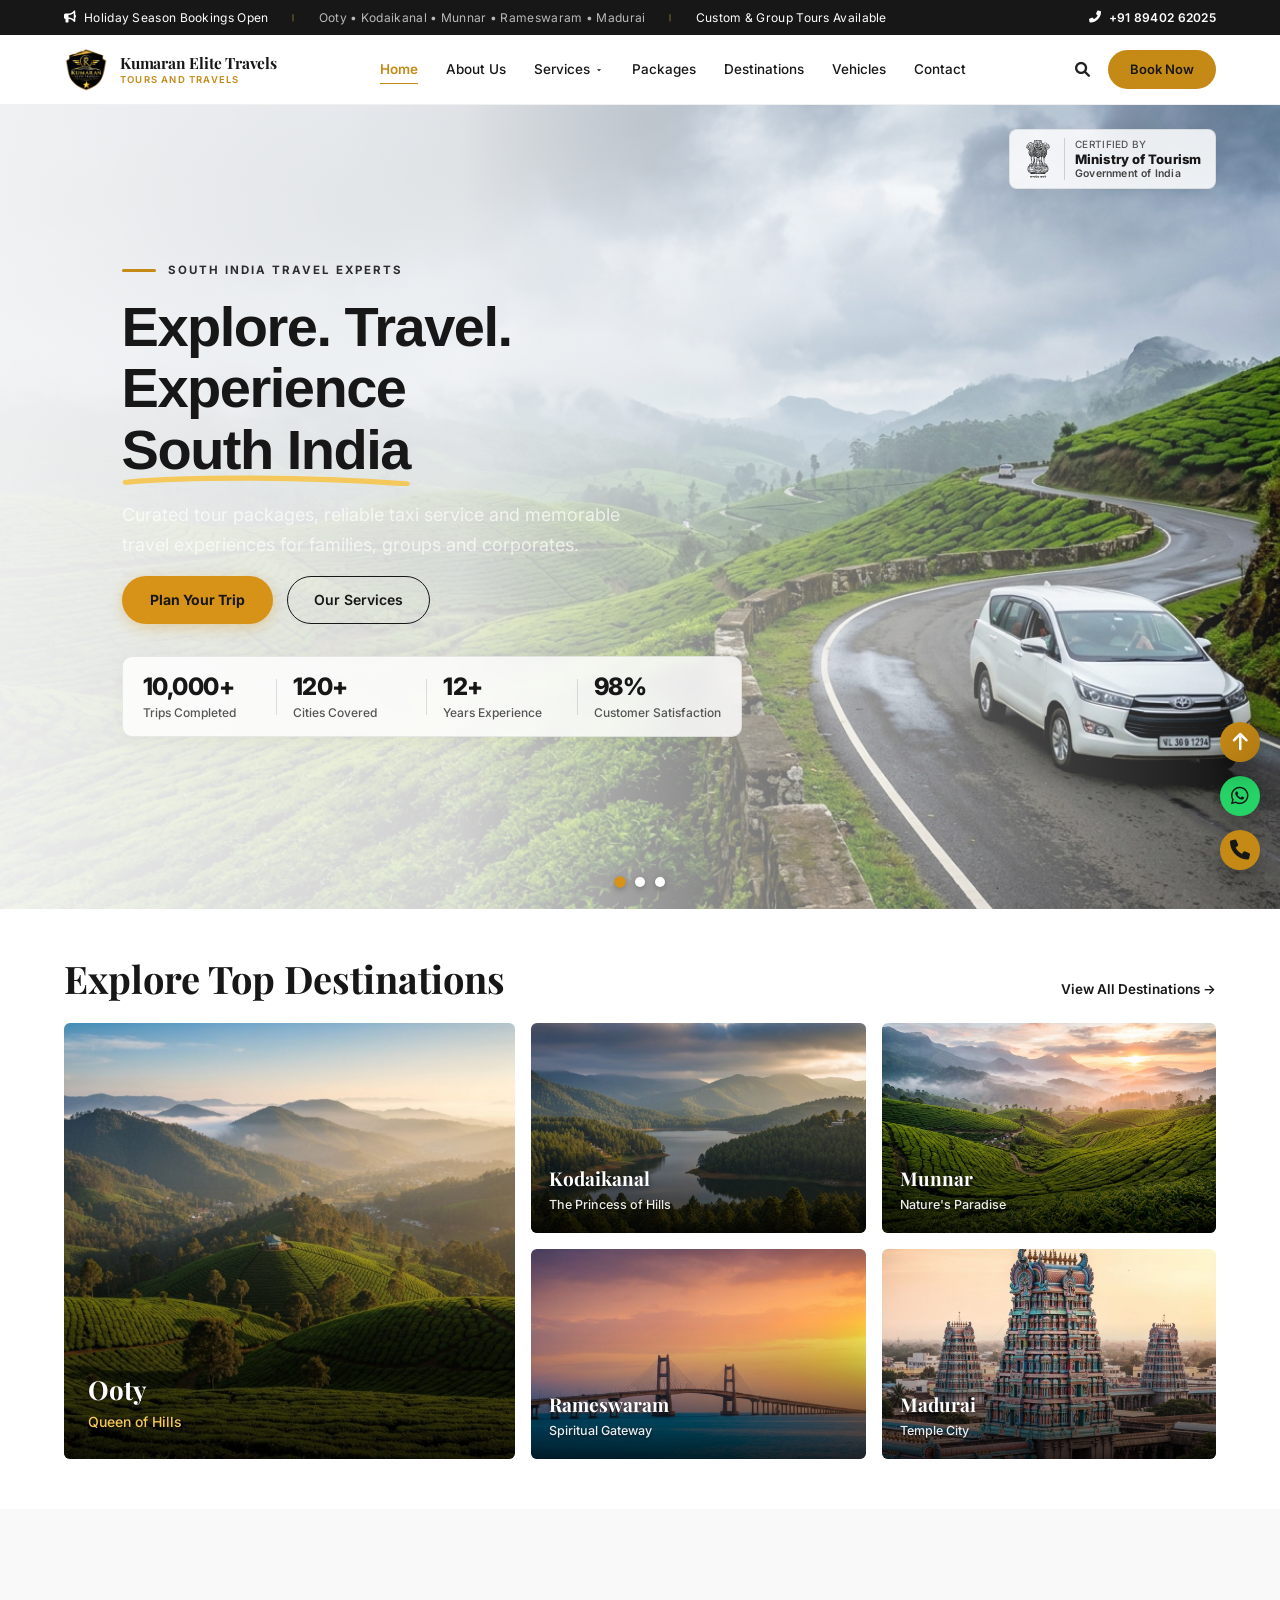
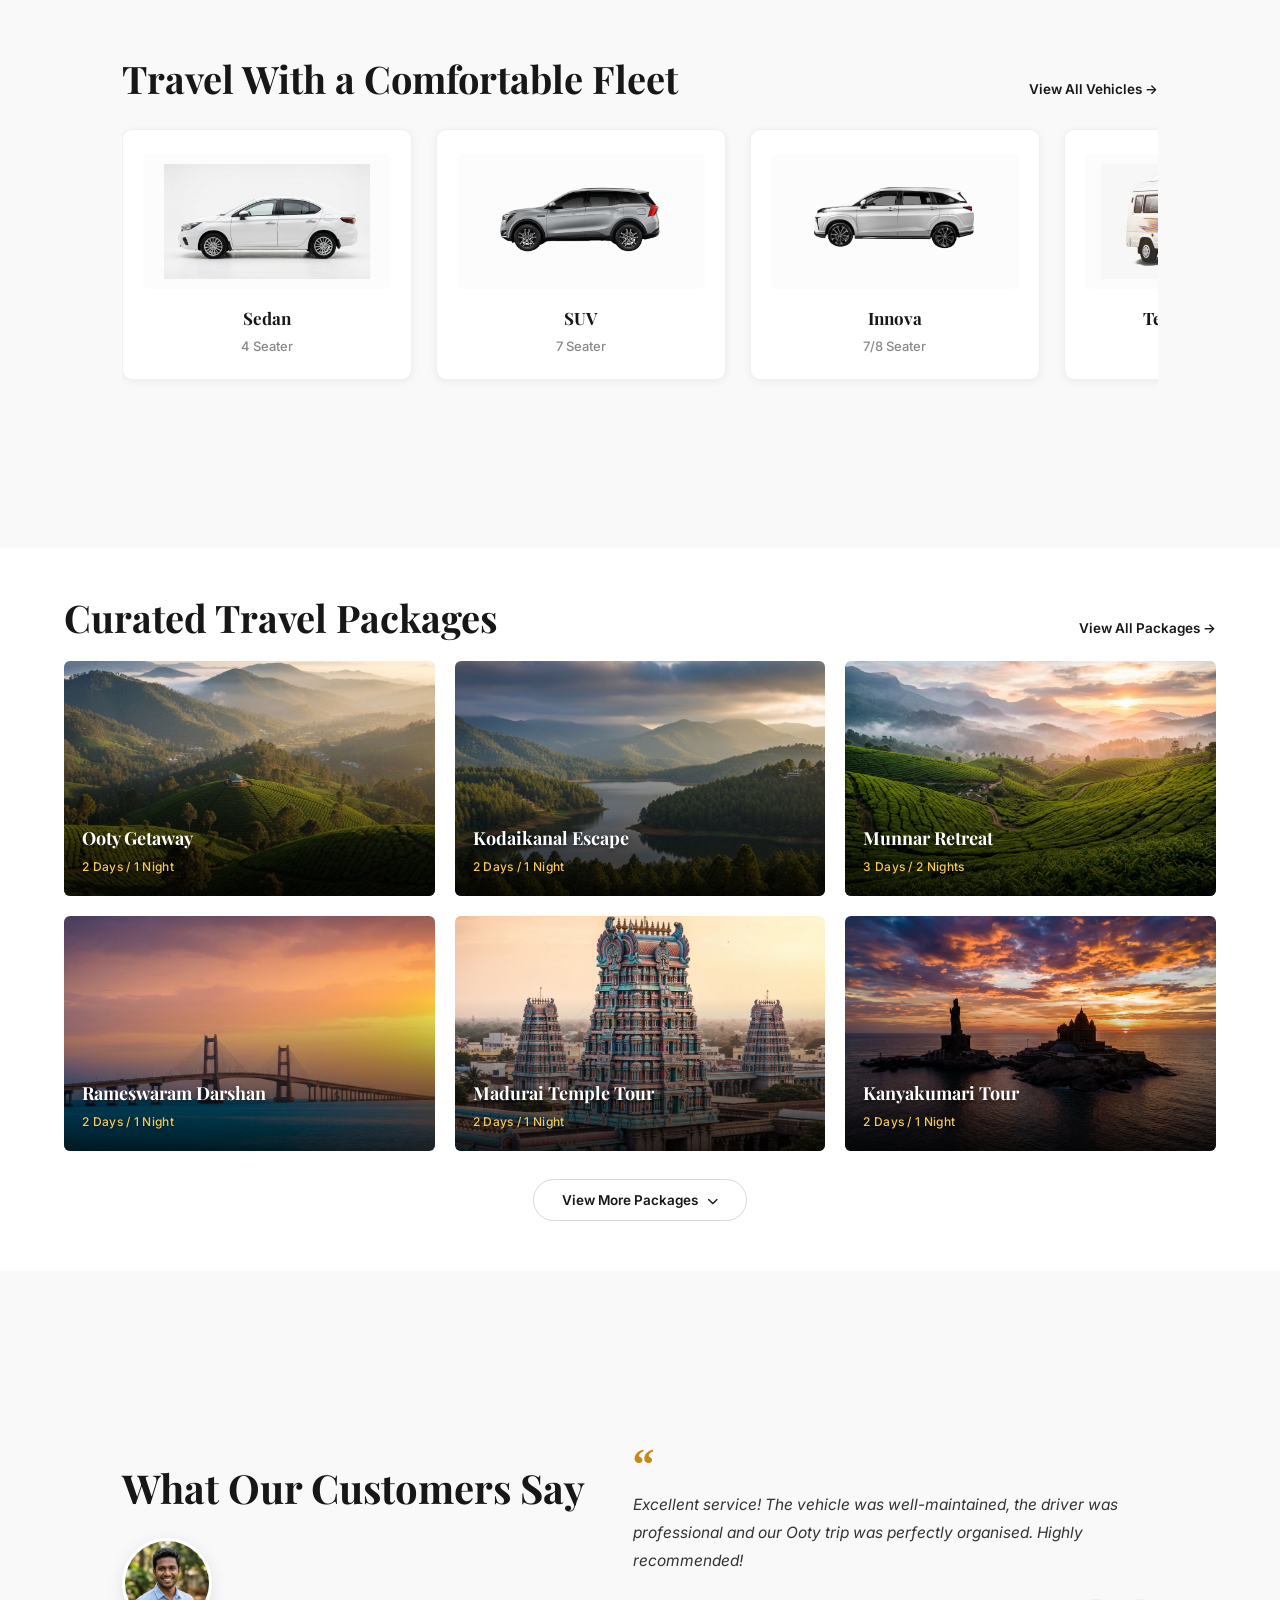
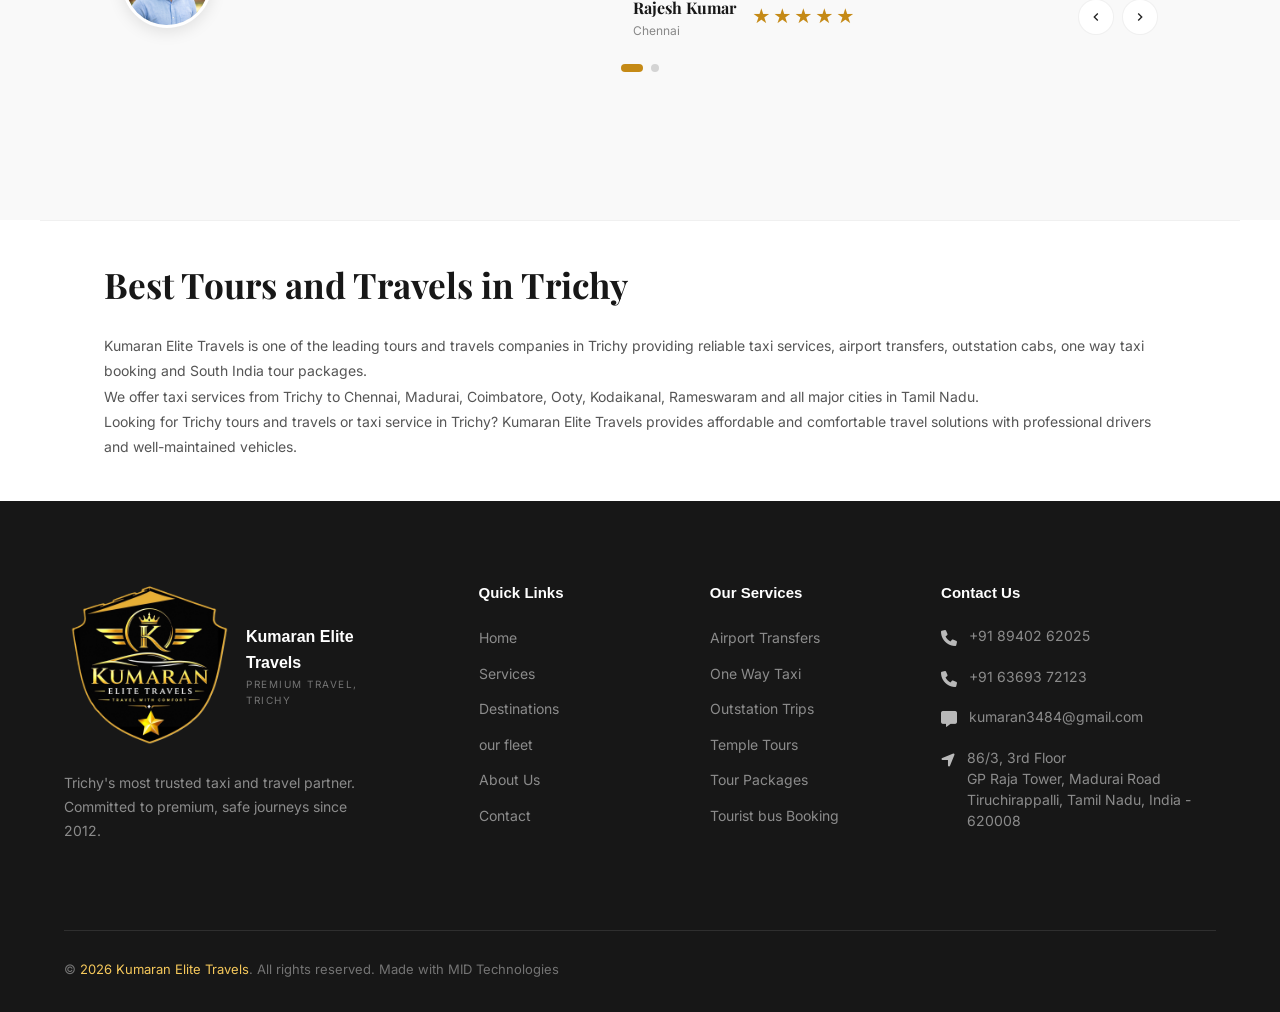
==== commit 302350ff: "Update hero section: fix vibrant background images, add authentic Ministry of Tourism emblem, add st" ====
--- a/index.html
+++ b/index.html
@@ -1,56 +1,61 @@
 <!DOCTYPE html>
 <html lang="en">
+
 <head>
   <meta charset="UTF-8">
   <meta name="viewport" content="width=device-width, initial-scale=1.0">
 
-<link rel="shortcut icon" href="assets/kumaran_logo.png" type="image/x-icon">
-
-<!-- SEO Meta Tags -->
-
-<!-- ================= SEO META TAGS ================= -->
-
-<title>Kumaran Elite Travels | Best Tours and Travels in Trichy | Taxi Service</title>
-
-<meta name="description" content="Kumaran Elite Travels is a trusted tours and travels company in Trichy offering taxi service, airport transfers, one way cabs, outstation taxi, temple tours and South India tour packages. Book reliable taxi service in Trichy at affordable prices.">
-
-<meta name="keywords" content="Kumaran Elite Travels, Kumaran Elite Tours and Travels, Tours and Travels in Trichy, Trichy Taxi Service, Airport Taxi Trichy, One Way Taxi Trichy, Outstation Taxi Trichy, Trichy to Chennai Taxi, Trichy to Madurai Taxi">
-
-<meta name="robots" content="index, follow">
-
-<meta name="author" content="Kumaran Elite Travels">
-
-<link rel="canonical" href="https://kumaranelitetravels.in/">
-
-<!-- ================= OPEN GRAPH ================= -->
-
-<meta property="og:title" content="Kumaran Elite Travels - Best Taxi Service in Trichy">
-
-<meta property="og:description" content="Reliable tours and travels in Trichy offering airport transfers, one way taxi, outstation cabs and South India tour packages.">
-
-<meta property="og:type" content="website">
-
-<meta property="og:url" content="https://kumaranelitetravels.in/">
-
-<meta property="og:image" content="https://kumaranelitetravels.in/assets/kumaran_logo.png">
-
-<meta property="og:site_name" content="Kumaran Elite Travels">
-
-<meta property="og:locale" content="en_IN">
-
-<!-- ================= TWITTER SEO ================= -->
-
-<meta name="twitter:card" content="summary_large_image">
-
-<meta name="twitter:title" content="Kumaran Elite Travels | Tours and Travels in Trichy">
-
-<meta name="twitter:description" content="Trusted taxi and travel service in Trichy for airport transfers, outstation trips and tour packages.">
-
-<meta name="twitter:image" content="https://kumaranelitetravels.in/assets/kumaran_logo.png">
-
-<!-- ================= LOCAL BUSINESS SCHEMA ================= -->
-
-<script type="application/ld+json">
+  <link rel="shortcut icon" href="assets/kumaran_logo.png" type="image/x-icon">
+
+  <!-- SEO Meta Tags -->
+
+  <!-- ================= SEO META TAGS ================= -->
+
+  <title>Kumaran Elite Travels | Best Tours and Travels in Trichy | Taxi Service</title>
+
+  <meta name="description"
+    content="Kumaran Elite Travels is a trusted tours and travels company in Trichy offering taxi service, airport transfers, one way cabs, outstation taxi, temple tours and South India tour packages. Book reliable taxi service in Trichy at affordable prices.">
+
+  <meta name="keywords"
+    content="Kumaran Elite Travels, Kumaran Elite Tours and Travels, Tours and Travels in Trichy, Trichy Taxi Service, Airport Taxi Trichy, One Way Taxi Trichy, Outstation Taxi Trichy, Trichy to Chennai Taxi, Trichy to Madurai Taxi">
+
+  <meta name="robots" content="index, follow">
+
+  <meta name="author" content="Kumaran Elite Travels">
+
+  <link rel="canonical" href="https://kumaranelitetravels.in/">
+
+  <!-- ================= OPEN GRAPH ================= -->
+
+  <meta property="og:title" content="Kumaran Elite Travels - Best Taxi Service in Trichy">
+
+  <meta property="og:description"
+    content="Reliable tours and travels in Trichy offering airport transfers, one way taxi, outstation cabs and South India tour packages.">
+
+  <meta property="og:type" content="website">
+
+  <meta property="og:url" content="https://kumaranelitetravels.in/">
+
+  <meta property="og:image" content="https://kumaranelitetravels.in/assets/kumaran_logo.png">
+
+  <meta property="og:site_name" content="Kumaran Elite Travels">
+
+  <meta property="og:locale" content="en_IN">
+
+  <!-- ================= TWITTER SEO ================= -->
+
+  <meta name="twitter:card" content="summary_large_image">
+
+  <meta name="twitter:title" content="Kumaran Elite Travels | Tours and Travels in Trichy">
+
+  <meta name="twitter:description"
+    content="Trusted taxi and travel service in Trichy for airport transfers, outstation trips and tour packages.">
+
+  <meta name="twitter:image" content="https://kumaranelitetravels.in/assets/kumaran_logo.png">
+
+  <!-- ================= LOCAL BUSINESS SCHEMA ================= -->
+
+  <script type="application/ld+json">
 {
   "@context": "https://schema.org",
   "@type": "TravelAgency",
@@ -92,617 +97,765 @@
 }
 </script>
 
-<!-- ================= END SEO ================= -->
+  <!-- ================= END SEO ================= -->
 
   <link rel="preconnect" href="https://fonts.googleapis.com">
   <link rel="preconnect" href="https://fonts.gstatic.com" crossorigin>
   <link rel="stylesheet" href="https://cdnjs.cloudflare.com/ajax/libs/font-awesome/6.0.0-beta3/css/all.min.css">
-  <link href="https://fonts.googleapis.com/css2?family=Playfair+Display:wght@400;500;600;700;800&family=Inter:wght@300;400;500;600;700&display=swap" rel="stylesheet">
+  <link
+    href="https://fonts.googleapis.com/css2?family=Playfair+Display:wght@400;500;600;700;800&family=Inter:wght@300;400;500;600;700&display=swap"
+    rel="stylesheet">
   <link rel="stylesheet" href="style.css">
   <link rel="stylesheet" href="home.css">
 </head>
+
 <body class="home-page">
 
-<!-- ===== 1. ANNOUNCEMENT BAR ===== -->
-<div class="announcement-bar">
-  <span>
-    <i class="fas fa-bullhorn ann-icon"></i>
-    Holiday Season Bookings Open
-  </span>
-  <span class="ann-dot">|</span>
-  <span class="ann-destinations">Ooty &bull; Kodaikanal &bull; Munnar &bull; Rameswaram &bull; Madurai</span>
-  <span class="ann-dot">|</span>
-  <span>Custom & Group Tours Available</span>
-  <span class="ann-phone">
-    <i class="fas fa-phone-alt ann-icon"></i>
-    <a href="tel:+918940262025">+91 89402 62025</a>
-  </span>
-</div>
-
-<!-- ===== 2. NAVIGATION HEADER ===== -->
-<nav class="home-nav" id="homeNav">
-  <a href="index.html" class="nav-logo">
-    <img src="assets/kumaran_logo.png" alt="Kumaran Elite Travels Logo" width="46" height="46">
-    <div class="nav-logo-text">
-      <div class="brand">KUMARAN</div>
-      <div class="sub">ELITE TRAVELS</div>
+  <!-- ===== 1. ANNOUNCEMENT BAR ===== -->
+  <div class="announcement-bar">
+    <span>
+      <i class="fas fa-bullhorn ann-icon"></i>
+      Holiday Season Bookings Open
+    </span>
+    <span class="ann-dot">|</span>
+    <span class="ann-destinations">Ooty &bull; Kodaikanal &bull; Munnar &bull; Rameswaram &bull; Madurai</span>
+    <span class="ann-dot">|</span>
+    <span>Custom & Group Tours Available</span>
+    <span class="ann-phone">
+      <i class="fas fa-phone-alt ann-icon"></i>
+      <a href="tel:+918940262025">+91 89402 62025</a>
+    </span>
+  </div>
+
+  <!-- ===== 2. NAVIGATION HEADER ===== -->
+  <nav class="home-nav" id="homeNav">
+    <a href="index.html" class="nav-logo">
+      <img src="assets/kumaran_logo.png" alt="Kumaran Elite Travels Logo" width="46" height="46">
+      <div class="nav-logo-text">
+        <div class="brand">Kumaran Elite Travels</div>
+        <div class="sub">Tours and Travels</div>
+      </div>
+    </a>
+
+    <div class="home-nav-links">
+      <a href="index.html" class="active">Home</a>
+      <a href="about.html">About Us</a>
+      <div class="nav-dropdown">
+        <a href="#services">Services <svg class="dropdown-arrow" viewBox="0 0 24 24">
+            <path d="M7 10l5 5 5-5z" fill="currentColor" />
+          </svg></a>
+        <div class="dropdown-menu">
+          <a href="book.html?service=airport">Airport Transfers</a>
+          <a href="book.html?service=oneway">One Way Taxi</a>
+          <a href="book.html?service=outstation">Outstation Trips</a>
+          <a href="package.html">Tour Packages</a>
+          <a href="vehicle.html">Tempo & Bus Booking</a>
+        </div>
+      </div>
+      <a href="package.html">Packages</a>
+      <a href="#destinations">Destinations</a>
+      <a href="vehicle.html">Vehicles</a>
+      <a href="#contact">Contact</a>
     </div>
-  </a>
-
-  <div class="home-nav-links">
-    <a href="index.html" class="active">Home</a>
-    <a href="about.html">About Us</a>
-    <div class="nav-dropdown">
-      <a href="#services">Services <svg class="dropdown-arrow" viewBox="0 0 24 24"><path d="M7 10l5 5 5-5z" fill="currentColor"/></svg></a>
-      <div class="dropdown-menu">
-        <a href="book.html?service=airport">Airport Transfers</a>
-        <a href="book.html?service=oneway">One Way Taxi</a>
-        <a href="book.html?service=outstation">Outstation Trips</a>
-        <a href="package.html">Tour Packages</a>
-        <a href="vehicle.html">Tempo & Bus Booking</a>
-      </div>
+
+    <div class="nav-actions-right" style="display:flex;align-items:center;gap:12px;">
+      <button class="nav-search-btn" aria-label="Search"
+        onclick="document.getElementById('destinations').scrollIntoView({behavior:'smooth'})">
+        <i class="fas fa-search"></i>
+      </button>
+      <a href="book.html" class="nav-cta-gold">Book Now</a>
     </div>
-    <a href="package.html">Packages</a>
-    <a href="#destinations">Destinations</a>
-    <a href="vehicle.html">Vehicles</a>
-    <a href="#contact">Contact</a>
+
+    <button class="home-hamburger" id="homeHamburger" aria-label="Open menu">
+      <span></span><span></span><span></span>
+    </button>
+  </nav>
+
+  <!-- Mobile Menu -->
+  <div class="home-mobile-menu" id="homeMobileMenu" role="dialog" aria-modal="true">
+    <button class="close-menu" id="homeCloseMenu" aria-label="Close menu">✕</button>
+    <a href="index.html" onclick="closeHomeMobile()">Home</a>
+    <a href="about.html" onclick="closeHomeMobile()">About Us</a>
+    <a href="#services" onclick="closeHomeMobile()">Services</a>
+    <a href="package.html" onclick="closeHomeMobile()">Packages</a>
+    <a href="#destinations" onclick="closeHomeMobile()">Destinations</a>
+    <a href="vehicle.html" onclick="closeHomeMobile()">Vehicles</a>
+    <a href="#contact" onclick="closeHomeMobile()">Contact</a>
+    <a href="book.html" class="nav-cta-gold" style="font-size:15px;margin-top:8px;" onclick="closeHomeMobile()">Book
+      Now</a>
   </div>
 
-  <div style="display:flex;align-items:center;gap:12px;">
-    <button class="nav-search-btn" aria-label="Search" onclick="document.getElementById('destinations').scrollIntoView({behavior:'smooth'})">
-      <i class="fas fa-search"></i>
-    </button>
-    <a href="book.html" class="nav-cta-gold">Book Now</a>
-  </div>
-
-  <button class="home-hamburger" id="homeHamburger" aria-label="Open menu">
-    <span></span><span></span><span></span>
-  </button>
-</nav>
-
-<!-- Mobile Menu -->
-<div class="home-mobile-menu" id="homeMobileMenu" role="dialog" aria-modal="true">
-  <button class="close-menu" id="homeCloseMenu" aria-label="Close menu">✕</button>
-  <a href="index.html" onclick="closeHomeMobile()">Home</a>
-  <a href="about.html" onclick="closeHomeMobile()">About Us</a>
-  <a href="#services" onclick="closeHomeMobile()">Services</a>
-  <a href="package.html" onclick="closeHomeMobile()">Packages</a>
-  <a href="#destinations" onclick="closeHomeMobile()">Destinations</a>
-  <a href="vehicle.html" onclick="closeHomeMobile()">Vehicles</a>
-  <a href="#contact" onclick="closeHomeMobile()">Contact</a>
-  <a href="book.html" class="nav-cta-gold" style="font-size:15px;margin-top:8px;" onclick="closeHomeMobile()">Book Now</a>
-</div>
-
-<main>
-<!-- ===== 3. HERO SECTION ===== -->
-<section class="home-hero" id="home">
-  <div class="hero-media-wrapper">
-    <div class="hero-carousel" id="heroCarousel">
-      <div class="hero-slide active">
-        <img src="assets/hero_bg_1.jpg" alt="Scenic Tamil Nadu tea plantations and Toyota Innova on the road" loading="eager">
-      </div>
-      <div class="hero-slide">
-        <img src="assets/hero_bg_2.jpg" alt="Ancient temple at sunset near the ocean in Tamil Nadu" loading="lazy">
-      </div>
-      <div class="hero-slide">
-        <img src="assets/hero_bg_3.jpg" alt="Beautiful waterfall and tropical forest in Tamil Nadu" loading="lazy">
-      </div>
-    </div>
-    <div class="hero-overlay"></div>
-
-    <!-- Certified by Ministry of Tourism Badge -->
-    <div class="hero-badge">
-      <div class="hero-badge-icon">
-        <!-- Ashoka Emblem SVG -->
-        <svg viewBox="0 0 40 48" width="22" height="28" fill="#171717">
-          <path d="M20 2C16.5 2 13.5 3.8 11.5 5.8c-.8 1-.8 2.5-.8 4.2 0 2.5 1.7 4.5 3.5 5.5-1.8 1-2.8 2.8-2.8 5.2 0 1.8.8 3.5 1.8 4.5-.8.8-1.5 1.8-1.5 3.5 0 1.8.8 3.5 2.5 4.5v1.8h11.5V33c1.7-1 2.5-2.7 2.5-4.5 0-1.7-.7-2.7-1.5-3.5 1-1 1.8-2.7 1.8-4.5 0-2.4-1-4.2-2.8-5.2 1.8-1 3.5-3 3.5-5.5 0-1.7 0-3.2-.8-4.2-2-2-5-3.8-8.5-3.8zm-6 30h12v1.5H14V32zm1.8 2.5h8.5v1.5h-8.5v-1.5z"/>
-        </svg>
-      </div>
-      <div class="hero-badge-text">
-        <div>Certified by</div>
-        <strong>Ministry of Tourism</strong>
-        <div>Government of India</div>
-      </div>
-    </div>
-
-    <!-- Carousel dots -->
-    <div class="hero-dots" id="heroDots">
-      <span class="active" data-slide="0"></span>
-      <span data-slide="1"></span>
-      <span data-slide="2"></span>
-    </div>
-  </div>
-
-  <!-- Hero Content Bar below slideshow matching reference layout -->
-  <div class="hero-bar">
-    <div class="hero-bar-container">
-      <div class="hero-bar-desc">
-        <p>Reliable taxi service, curated tour packages and memorable travel experiences for families, groups and corporates.</p>
-      </div>
-      <div class="hero-bar-title">
-        <h1>Travel in Comfort with<br><span class="gold">Kumaran Elite Travels</span></h1>
-      </div>
-      <div class="hero-bar-action">
-        <div class="hero-btns">
-          <a href="book.html" class="btn-hero-primary">
-            Plan Your Trip &rarr;
-          </a>
-          <a href="#services" class="btn-hero-secondary">Our Services</a>
-        </div>
-      </div>
-    </div>
-  </div>
-</section>
-
-<!-- ===== 4. EXPLORE TOP DESTINATIONS ===== -->
-<section class="home-section" id="destinations">
-  <div class="section-header-row">
-    <div>
-      <h2 class="section-heading">Explore Top Destinations</h2>
-    </div>
-    <a href="#destinations" class="view-all-link">View All Destinations →</a>
-  </div>
-
-  <div class="dest-grid">
-    <!-- Left: large Ooty card -->
-    <div class="dest-card dest-card-large">
-      <img src="assets/ooty.jpg" alt="Ooty - Queen of Hills" loading="lazy">
-      <div class="dest-overlay"></div>
-      <div class="dest-info">
-        <h3>Ooty</h3>
-        <span>Queen of Hills</span>
-      </div>
-    </div>
-
-    <!-- Right column -->
-    <div class="dest-right">
-      <!-- Top: Kodaikanal wide -->
-      <div class="dest-card dest-right-top">
-        <img src="assets/kodaikanal.jpg" alt="Kodaikanal - The Princess of Hills" loading="lazy">
-        <div class="dest-overlay"></div>
-        <div class="dest-info">
-          <h3>Kodaikanal</h3>
-          <span>The Princess of Hills</span>
-        </div>
-      </div>
-
-      <!-- Bottom: Two smaller cards -->
-      <div class="dest-right-bottom">
-        <div class="dest-card dest-card-small">
+  <main>
+    <!-- ===== 3. HERO SECTION ===== -->
+    <section class="home-hero" id="home">
+      <!-- Slideshow background with warm sunrise peach/cream overlay -->
+      <div class="hero-bg-wrapper">
+        <div class="hero-carousel" id="heroCarousel">
+          <div class="hero-slide active">
+            <img src="assets/hero_bg_1.jpg" alt="Scenic Tamil Nadu tea plantations and Toyota Innova on the road"
+              loading="eager">
+          </div>
+          <div class="hero-slide">
+            <img src="assets/hero_bg_2.jpg" alt="Ancient temple at sunset near the ocean in Tamil Nadu" loading="lazy">
+          </div>
+          <div class="hero-slide">
+            <img src="assets/hero_bg_3.jpg" alt="Beautiful waterfall and tropical forest in Tamil Nadu" loading="lazy">
+          </div>
+        </div>
+        <div class="hero-overlay"></div>
+      </div>
+
+      <!-- Tourism Certification in upper-right area -->
+      <div class="hero-cert">
+        <div class="hero-cert-icon">
+          <img src="assets/emblem_of_india.svg" alt="State Emblem of India" class="hero-emblem-img" width="30"
+            height="42">
+        </div>
+        <div class="hero-cert-text">
+          <span class="cert-line-1">Certified by</span>
+          <strong class="cert-line-2">Ministry of Tourism</strong>
+          <span class="cert-line-3">Government of India</span>
+        </div>
+      </div>
+
+      <!-- Main Hero Content Container -->
+      <div class="hero-container">
+        <!-- Left-side content -->
+        <div class="hero-left">
+          <div class="hero-eyebrow">
+            <span class="hero-eyebrow-line"></span>
+            <span class="hero-eyebrow-text">SOUTH INDIA TRAVEL EXPERTS</span>
+          </div>
+
+          <h1 class="hero-title">
+            Explore. Travel. Experience<br>
+            <span class="hero-title-highlight">South India
+              <svg class="hero-brush-underline" viewBox="0 0 250 16" fill="none" preserveAspectRatio="none">
+                <path d="M4 11c52-7 148-8 242 2" stroke="#F5C85B" stroke-width="7" stroke-linecap="round" />
+              </svg>
+            </span>
+          </h1>
+
+          <p class="hero-desc">
+            Curated tour packages, reliable taxi service and memorable travel experiences for families, groups and
+            corporates.
+          </p>
+
+          <div class="hero-actions">
+            <a href="book.html" class="btn-hero-primary">
+              Plan Your Trip
+            </a>
+            <a href="#services" class="btn-hero-secondary">Our Services</a>
+          </div>
+
+          <!-- Hero Statistics Section -->
+          <div class="hero-stats">
+            <div class="hero-stat-item">
+              <span class="hero-stat-number">10,000+</span>
+              <span class="hero-stat-label">Trips Completed</span>
+            </div>
+            <div class="hero-stat-divider"></div>
+            <div class="hero-stat-item">
+              <span class="hero-stat-number">120+</span>
+              <span class="hero-stat-label">Cities Covered</span>
+            </div>
+            <div class="hero-stat-divider"></div>
+            <div class="hero-stat-item">
+              <span class="hero-stat-number">12+</span>
+              <span class="hero-stat-label">Years Experience</span>
+            </div>
+            <div class="hero-stat-divider"></div>
+            <div class="hero-stat-item">
+              <span class="hero-stat-number">98%</span>
+              <span class="hero-stat-label">Customer Satisfaction</span>
+            </div>
+          </div>
+        </div>
+      </div>
+
+      <!-- Slide indicator dots centered near the bottom -->
+      <div class="hero-dots" id="heroDots">
+        <span class="active" data-slide="0"></span>
+        <span data-slide="1"></span>
+        <span data-slide="2"></span>
+      </div>
+    </section>
+
+    <!-- ===== 4. EXPLORE TOP DESTINATIONS ===== -->
+    <section class="home-section" id="destinations">
+      <div class="section-header-row">
+        <div>
+          <h2 class="section-heading">Explore Top Destinations</h2>
+        </div>
+        <a href="#destinations" class="view-all-link">View All Destinations →</a>
+      </div>
+
+      <div class="dest-collage">
+        <!-- Prominent large image: Ooty -->
+        <a href="package.html" class="dest-item dest-item-prominent">
+          <img src="assets/ooty.jpg" alt="Ooty - Queen of Hills" loading="lazy">
+          <div class="dest-overlay"></div>
+          <div class="dest-info">
+            <h3>Ooty</h3>
+            <span>Queen of Hills</span>
+          </div>
+        </a>
+
+        <!-- Supporting 1: Kodaikanal -->
+        <a href="package.html" class="dest-item">
+          <img src="assets/kodaikanal.jpg" alt="Kodaikanal - The Princess of Hills" loading="lazy">
+          <div class="dest-overlay"></div>
+          <div class="dest-info">
+            <h3>Kodaikanal</h3>
+            <span>The Princess of Hills</span>
+          </div>
+        </a>
+
+        <!-- Supporting 2: Munnar -->
+        <a href="package.html" class="dest-item">
+          <img src="assets/munnar.jpg" alt="Munnar - Nature's Paradise" loading="lazy">
+          <div class="dest-overlay"></div>
+          <div class="dest-info">
+            <h3>Munnar</h3>
+            <span>Nature's Paradise</span>
+          </div>
+        </a>
+
+        <!-- Supporting 3: Rameswaram -->
+        <a href="package.html" class="dest-item">
           <img src="assets/rameswaram.jpg" alt="Rameswaram - Spiritual Gateway" loading="lazy">
           <div class="dest-overlay"></div>
           <div class="dest-info">
             <h3>Rameswaram</h3>
             <span>Spiritual Gateway</span>
           </div>
-        </div>
-        <div class="dest-card dest-card-small">
+        </a>
+
+        <!-- Supporting 4: Madurai -->
+        <a href="package.html" class="dest-item">
           <img src="assets/madurai.jpg" alt="Madurai - Temple City" loading="lazy">
           <div class="dest-overlay"></div>
           <div class="dest-info">
             <h3>Madurai</h3>
             <span>Temple City</span>
           </div>
-        </div>
+        </a>
+      </div>
+    </section>
+
+    <!-- ===== 5. OUR VEHICLE FLEET ===== -->
+    <section class="fleet-section-new" id="fleet">
+      <div class="home-section">
+        <div class="section-header-row">
+          <div>
+            <h2 class="section-heading">Travel With a Comfortable Fleet</h2>
+          </div>
+          <a href="vehicle.html" class="view-all-link">View All Vehicles →</a>
+        </div>
+
+        <div class="fleet-grid-new">
+          <div class="fleet-item">
+            <div class="fleet-item-img">
+              <img src="assets/sedan.jpg" alt="Sedan taxi for Trichy travel" loading="lazy">
+            </div>
+            <h4>Sedan</h4>
+            <span>4 Seater</span>
+          </div>
+          <div class="fleet-item">
+            <div class="fleet-item-img">
+              <img src="assets/xuv.png" alt="SUV vehicle for family trips" loading="lazy">
+            </div>
+            <h4>SUV</h4>
+            <span>7 Seater</span>
+          </div>
+          <div class="fleet-item">
+            <div class="fleet-item-img">
+              <img src="assets/hycross.png" alt="Innova Crysta premium vehicle" loading="lazy">
+            </div>
+            <h4>Innova</h4>
+            <span>7/8 Seater</span>
+          </div>
+          <div class="fleet-item">
+            <div class="fleet-item-img">
+              <img src="assets/tempo_traveller.png" alt="Tempo Traveller for group tours" loading="lazy">
+            </div>
+            <h4>Tempo Traveller</h4>
+            <span>12 Seater</span>
+          </div>
+        </div>
+      </div>
+    </section>
+
+    <!-- ===== 6. CURATED TRAVEL PACKAGES ===== -->
+    <section class="home-section" id="packages">
+      <div class="section-header-row">
+        <div>
+          <h2 class="section-heading">Curated Travel Packages</h2>
+        </div>
+        <a href="package.html" class="view-all-link">View All Packages →</a>
+      </div>
+
+      <div class="pkg-grid" id="pkgGrid">
+        <a href="package.html" class="pkg-card">
+          <img src="assets/ooty.jpg" alt="Ooty Getaway tour package" loading="lazy">
+          <div class="pkg-overlay"></div>
+          <div class="pkg-info">
+            <h4>Ooty Getaway</h4>
+            <span>2 Days / 1 Night</span>
+          </div>
+        </a>
+        <a href="package.html" class="pkg-card">
+          <img src="assets/kodaikanal.jpg" alt="Kodaikanal Escape tour package" loading="lazy">
+          <div class="pkg-overlay"></div>
+          <div class="pkg-info">
+            <h4>Kodaikanal Escape</h4>
+            <span>2 Days / 1 Night</span>
+          </div>
+        </a>
+        <a href="package.html" class="pkg-card">
+          <img src="assets/munnar.jpg" alt="Munnar Retreat tour package" loading="lazy">
+          <div class="pkg-overlay"></div>
+          <div class="pkg-info">
+            <h4>Munnar Retreat</h4>
+            <span>3 Days / 2 Nights</span>
+          </div>
+        </a>
+        <a href="package.html" class="pkg-card">
+          <img src="assets/rameswaram.jpg" alt="Rameswaram Darshan tour package" loading="lazy">
+          <div class="pkg-overlay"></div>
+          <div class="pkg-info">
+            <h4>Rameswaram Darshan</h4>
+            <span>2 Days / 1 Night</span>
+          </div>
+        </a>
+        <a href="package.html" class="pkg-card">
+          <img src="assets/madurai.jpg" alt="Madurai Temple Tour package" loading="lazy">
+          <div class="pkg-overlay"></div>
+          <div class="pkg-info">
+            <h4>Madurai Temple Tour</h4>
+            <span>2 Days / 1 Night</span>
+          </div>
+        </a>
+        <a href="package.html" class="pkg-card">
+          <img src="assets/kanyakumari.jpg" alt="Kanyakumari Tour package" loading="lazy">
+          <div class="pkg-overlay"></div>
+          <div class="pkg-info">
+            <h4>Kanyakumari Tour</h4>
+            <span>2 Days / 1 Night</span>
+          </div>
+        </a>
+        <a href="package.html" class="pkg-card">
+          <img src="assets/nilgiri.jpg" alt="Nilgiri Explorer tour package" loading="lazy">
+          <div class="pkg-overlay"></div>
+          <div class="pkg-info">
+            <h4>Nilgiri Explorer</h4>
+            <span>4 Days / 3 Nights</span>
+          </div>
+        </a>
+        <a href="package.html" class="pkg-card">
+          <img src="assets/heritage.jpg" alt="Tamil Nadu Heritage tour package" loading="lazy">
+          <div class="pkg-overlay"></div>
+          <div class="pkg-info">
+            <h4>Tamil Nadu Heritage</h4>
+            <span>4 Days / 3 Nights</span>
+          </div>
+        </a>
+      </div>
+
+      <div class="pkg-toggle-wrapper">
+        <button type="button" class="btn-pkg-toggle" id="pkgToggleBtn" aria-expanded="false">
+          <span class="btn-text">View More Packages</span>
+          <i class="fas fa-chevron-down toggle-icon"></i>
+        </button>
+      </div>
+    </section>
+
+    <!-- ===== 7. CUSTOMER REVIEWS ===== -->
+    <section class="reviews-section" id="reviews">
+      <div class="reviews-container">
+        <div class="reviews-layout">
+          <div class="review-left">
+            <h2>What Our Customers Say</h2>
+            <div class="review-avatar">
+              <img id="reviewAvatarImg" src="assets/customer_1.jpg" alt="Customer review profile">
+            </div>
+          </div>
+
+          <div class="review-content" id="reviewContentBox">
+            <span class="review-quote-icon">&ldquo;</span>
+            <p class="review-text" id="reviewText">Excellent service! The vehicle was well-maintained, the driver was
+              professional and our Ooty trip was perfectly organised. Highly recommended!</p>
+            <div class="review-author">
+              <div>
+                <div class="review-author-name" id="reviewName">Rajesh Kumar</div>
+                <div class="review-author-city" id="reviewCity">Chennai</div>
+              </div>
+              <div class="review-stars" id="reviewStars">★★★★★</div>
+              <div class="review-nav">
+                <button id="reviewPrev" aria-label="Previous review">
+                  <svg viewBox="0 0 24 24" fill="currentColor">
+                    <path d="M15.41 7.41L14 6l-6 6 6 6 1.41-1.41L10.83 12z" />
+                  </svg>
+                </button>
+                <button id="reviewNext" aria-label="Next review">
+                  <svg viewBox="0 0 24 24" fill="currentColor">
+                    <path d="M10 6L8.59 7.41 13.17 12l-4.58 4.59L10 18l6-6z" />
+                  </svg>
+                </button>
+              </div>
+            </div>
+          </div>
+        </div>
+
+        <!-- Review pagination dots -->
+        <div class="review-dots" id="reviewDots">
+          <span class="active" data-idx="0"></span>
+          <span data-idx="1"></span>
+        </div>
+      </div>
+    </section>
+
+    <!-- ===== SEO CONTENT (preserved) ===== -->
+    <section class="seo-content">
+      <h2>Best Tours and Travels in Trichy</h2>
+
+      <p>
+        Kumaran Elite Travels is one of the leading tours and travels companies in Trichy providing reliable taxi
+        services, airport transfers, outstation cabs, one way taxi booking and South India tour packages.
+      </p>
+
+      <p>
+        We offer taxi services from Trichy to Chennai, Madurai, Coimbatore, Ooty, Kodaikanal, Rameswaram and all major
+        cities in Tamil Nadu.
+      </p>
+
+      <p>
+        Looking for Trichy tours and travels or taxi service in Trichy? Kumaran Elite Travels provides affordable and
+        comfortable travel solutions with professional drivers and well-maintained vehicles.
+      </p>
+    </section>
+
+  </main>
+
+  <!-- ===== FOOTER ===== -->
+  <footer id="contact">
+    <div class="footer-grid">
+      <div class="footer-brand">
+        <div class="footer-logo">
+          <img src="assets/kumaran_logo.png" alt="Kumaran Elite Travels" height="170" width="170" loading="lazy">
+          <div class="footer-logo-text">
+            <div class="brand">Kumaran Elite Travels</div>
+            <div class="sub">Premium Travel, Trichy</div>
+          </div>
+        </div>
+        <p class="footer-desc">Trichy's most trusted taxi and travel partner. Committed to premium, safe journeys since
+          2012.</p>
+
+      </div>
+      <div class="footer-col">
+        <h4>Quick Links</h4>
+        <ul>
+          <li><a href="#home">Home</a></li>
+          <li><a href="#services">Services</a></li>
+          <li><a href="#destinations">Destinations</a></li>
+          <li><a href="vehicle.html">our fleet</a></li>
+          <li><a href="about.html">About Us</a></li>
+          <li><a href="#contact">Contact</a></li>
+        </ul>
+      </div>
+      <div class="footer-col">
+        <h4>Our Services</h4>
+        <ul>
+          <li><a href="#services">Airport Transfers</a></li>
+          <li><a href="#services">One Way Taxi</a></li>
+          <li><a href="#services">Outstation Trips</a></li>
+          <li><a href="#services">Temple Tours</a></li>
+          <li><a href="#services">Tour Packages</a></li>
+          <li><a href="#services">Tourist bus Booking</a></li>
+        </ul>
+      </div>
+
+      <div class="footer-col">
+        <h4>Contact Us</h4>
+        <div class="contact-item"><span class="contact-icon"><i class="fas fa-phone"></i></span><span
+            class="contact-text"><a href="tel:+918940262025" style="color:inherit;">+91 89402 62025</a></span></div>
+        <div class="contact-item"><span class="contact-icon"><i class="fas fa-phone"></i></span><span
+            class="contact-text"><a href="tel:+916369372123" style="color:inherit;">+91 63693 72123</a></span></div>
+        <div class="contact-item"><span class="contact-icon"><i class="fas fa-message"></i></span><span
+            class="contact-text">kumaran3484@gmail.com</span></div>
+        <div class="contact-item"><span class="contact-icon"><i class="fas fa-location-arrow"></i></span><span
+            class="contact-text">86/3, 3rd Floor<br> GP Raja Tower, Madurai Road<br> Tiruchirappalli, Tamil Nadu, India
+            - 620008</span></div>
       </div>
     </div>
+    <div class="footer-bottom">
+      <div class="footer-copy">© <span id="year"></span> <span>Kumaran Elite Travels</span>. All rights reserved. Made
+        with MID Technologies </div>
+
+    </div>
+  </footer>
+
+  <!-- Floating Contact Buttons -->
+  <div class="floating-contact">
+    <button id="backToTop" aria-label="Back to top">
+      <i class="fas fa-arrow-up"></i>
+    </button>
+
+    <!-- WhatsApp -->
+    <a href="https://wa.me/918940262025?text=Hi%20Kumaran%20Elite%20Travels,%20I%20need%20a%20taxi%20from%20Trichy."
+      target="_blank" class="float-btn whatsapp">
+      <i class="fab fa-whatsapp"></i>
+    </a>
+
+    <!-- Call -->
+    <a href="tel:+918940262025" class="float-btn call">
+      <i class="fas fa-phone"></i>
+    </a>
+
+
+
   </div>
-</section>
-
-<!-- ===== 5. OUR VEHICLE FLEET ===== -->
-<section class="fleet-section-new" id="fleet">
-  <div class="home-section">
-    <div class="section-header-row">
-      <div>
-        <h2 class="section-heading">Travel With a Comfortable Fleet</h2>
-      </div>
-      <a href="vehicle.html" class="view-all-link">View All Vehicles →</a>
-    </div>
-
-    <div class="fleet-grid-new">
-      <div class="fleet-item">
-        <div class="fleet-item-img">
-          <img src="assets/sedan.jpg" alt="Sedan taxi for Trichy travel" loading="lazy">
-        </div>
-        <h4>Sedan</h4>
-        <span>4 Seater</span>
-      </div>
-      <div class="fleet-item">
-        <div class="fleet-item-img">
-          <img src="assets/xuv.png" alt="SUV vehicle for family trips" loading="lazy">
-        </div>
-        <h4>SUV</h4>
-        <span>7 Seater</span>
-      </div>
-      <div class="fleet-item">
-        <div class="fleet-item-img">
-          <img src="assets/hycross.png" alt="Innova Crysta premium vehicle" loading="lazy">
-        </div>
-        <h4>Innova</h4>
-        <span>7/8 Seater</span>
-      </div>
-      <div class="fleet-item">
-        <div class="fleet-item-img">
-          <img src="assets/tempo_traveller.png" alt="Tempo Traveller for group tours" loading="lazy">
-        </div>
-        <h4>Tempo Traveller</h4>
-        <span>12 Seater</span>
-      </div>
-    </div>
-  </div>
-</section>
-
-<!-- ===== 6. CURATED TRAVEL PACKAGES ===== -->
-<section class="home-section" id="packages">
-  <div class="section-header-row">
-    <div>
-      <h2 class="section-heading">Curated Travel Packages</h2>
-    </div>
-    <a href="package.html" class="view-all-link">View All Packages →</a>
-  </div>
-
-  <div class="pkg-grid">
-    <a href="package.html" class="pkg-card">
-      <img src="assets/ooty.jpg" alt="Ooty Getaway tour package" loading="lazy">
-      <div class="pkg-overlay"></div>
-      <div class="pkg-info">
-        <h4>Ooty Getaway</h4>
-        <span>2 Days / 1 Night</span>
-      </div>
-    </a>
-    <a href="package.html" class="pkg-card">
-      <img src="assets/kodaikanal.jpg" alt="Kodaikanal Escape tour package" loading="lazy">
-      <div class="pkg-overlay"></div>
-      <div class="pkg-info">
-        <h4>Kodaikanal Escape</h4>
-        <span>2 Days / 1 Night</span>
-      </div>
-    </a>
-    <a href="package.html" class="pkg-card">
-      <img src="assets/munnar.jpg" alt="Munnar Retreat tour package" loading="lazy">
-      <div class="pkg-overlay"></div>
-      <div class="pkg-info">
-        <h4>Munnar Retreat</h4>
-        <span>3 Days / 2 Nights</span>
-      </div>
-    </a>
-    <a href="package.html" class="pkg-card">
-      <img src="assets/rameswaram.jpg" alt="Rameswaram Darshan tour package" loading="lazy">
-      <div class="pkg-overlay"></div>
-      <div class="pkg-info">
-        <h4>Rameswaram Darshan</h4>
-        <span>2 Days / 1 Night</span>
-      </div>
-    </a>
-    <a href="package.html" class="pkg-card">
-      <img src="assets/madurai.jpg" alt="Madurai Temple Tour package" loading="lazy">
-      <div class="pkg-overlay"></div>
-      <div class="pkg-info">
-        <h4>Madurai Temple Tour</h4>
-        <span>2 Days / 1 Night</span>
-      </div>
-    </a>
-    <a href="package.html" class="pkg-card">
-      <img src="assets/kanyakumari.jpg" alt="Kanyakumari Tour package" loading="lazy">
-      <div class="pkg-overlay"></div>
-      <div class="pkg-info">
-        <h4>Kanyakumari Tour</h4>
-        <span>2 Days / 1 Night</span>
-      </div>
-    </a>
-    <a href="package.html" class="pkg-card">
-      <img src="assets/nilgiri.jpg" alt="Nilgiri Explorer tour package" loading="lazy">
-      <div class="pkg-overlay"></div>
-      <div class="pkg-info">
-        <h4>Nilgiri Explorer</h4>
-        <span>4 Days / 3 Nights</span>
-      </div>
-    </a>
-    <a href="package.html" class="pkg-card">
-      <img src="assets/heritage.jpg" alt="Tamil Nadu Heritage tour package" loading="lazy">
-      <div class="pkg-overlay"></div>
-      <div class="pkg-info">
-        <h4>Tamil Nadu Heritage</h4>
-        <span>4 Days / 3 Nights</span>
-      </div>
-    </a>
-  </div>
-</section>
-
-<!-- ===== 7. CUSTOMER REVIEWS ===== -->
-<section class="reviews-section" id="reviews">
-  <div class="reviews-container">
-    <div class="reviews-layout">
-      <div class="review-left">
-        <h2>What Our Customers Say</h2>
-        <div class="review-avatar">
-          <img id="reviewAvatarImg" src="assets/customer_1.jpg" alt="Customer review profile">
-        </div>
-      </div>
-
-      <div class="review-content" id="reviewContentBox">
-        <span class="review-quote-icon">&ldquo;</span>
-        <p class="review-text" id="reviewText">Excellent service! The vehicle was well-maintained, the driver was professional and our Ooty trip was perfectly organised. Highly recommended!</p>
-        <div class="review-author">
-          <div>
-            <div class="review-author-name" id="reviewName">Rajesh Kumar</div>
-            <div class="review-author-city" id="reviewCity">Chennai</div>
-          </div>
-          <div class="review-stars" id="reviewStars">★★★★★</div>
-          <div class="review-nav">
-            <button id="reviewPrev" aria-label="Previous review">
-              <svg viewBox="0 0 24 24" fill="currentColor"><path d="M15.41 7.41L14 6l-6 6 6 6 1.41-1.41L10.83 12z"/></svg>
-            </button>
-            <button id="reviewNext" aria-label="Next review">
-              <svg viewBox="0 0 24 24" fill="currentColor"><path d="M10 6L8.59 7.41 13.17 12l-4.58 4.59L10 18l6-6z"/></svg>
-            </button>
-          </div>
-        </div>
-      </div>
-    </div>
-
-    <!-- Review pagination dots -->
-    <div class="review-dots" id="reviewDots">
-      <span class="active" data-idx="0"></span>
-      <span data-idx="1"></span>
-    </div>
-  </div>
-</section>
-
-<!-- ===== SEO CONTENT (preserved) ===== -->
-<section class="seo-content">
-  <h2>Best Tours and Travels in Trichy</h2>
-
-  <p>
-    Kumaran Elite Travels is one of the leading tours and travels companies in Trichy providing reliable taxi services, airport transfers, outstation cabs, one way taxi booking and South India tour packages.
-  </p>
-
-  <p>
-    We offer taxi services from Trichy to Chennai, Madurai, Coimbatore, Ooty, Kodaikanal, Rameswaram and all major cities in Tamil Nadu.
-  </p>
-
-  <p>
-    Looking for Trichy tours and travels or taxi service in Trichy? Kumaran Elite Travels provides affordable and comfortable travel solutions with professional drivers and well-maintained vehicles.
-  </p>
-</section>
-
-</main>
-
-<!-- ===== FOOTER ===== -->
-<footer id="contact">
-  <div class="footer-grid">
-    <div class="footer-brand">
-      <div class="footer-logo">
-        <img src="assets/kumaran_logo.png" alt="Kumaran Elite Travels" height="170" width="170" loading="lazy">
-        <div class="footer-logo-text"><div class="brand">Kumaran Elite Travels</div><div class="sub">Premium Travel, Trichy</div></div>
-      </div>
-      <p class="footer-desc">Trichy's most trusted taxi and travel partner. Committed to premium, safe journeys since 2012.</p>
-  
-    </div>
-    <div class="footer-col">
-      <h4>Quick Links</h4>
-      <ul>
-        <li><a href="#home">Home</a></li>
-        <li><a href="#services">Services</a></li>
-        <li><a href="#destinations">Destinations</a></li>
-        <li><a href="vehicle.html">our fleet</a></li>
-        <li><a href="about.html">About Us</a></li>
-        <li><a href="#contact">Contact</a></li>
-      </ul>
-    </div>
-    <div class="footer-col">
-      <h4>Our Services</h4>
-      <ul>
-        <li><a href="#services">Airport Transfers</a></li>
-        <li><a href="#services">One Way Taxi</a></li>
-        <li><a href="#services">Outstation Trips</a></li>
-        <li><a href="#services">Temple Tours</a></li>
-        <li><a href="#services">Tour Packages</a></li>
-        <li><a href="#services">Tourist bus Booking</a></li>
-      </ul>
-    </div>
-
-    <div class="footer-col">
-      <h4>Contact Us</h4>
-      <div class="contact-item"><span class="contact-icon"><i class="fas fa-phone"></i></span><span class="contact-text"><a href="tel:+918940262025" style="color:inherit;">+91 89402 62025</a></span></div>
-      <div class="contact-item"><span class="contact-icon"><i class="fas fa-phone"></i></span><span class="contact-text"><a href="tel:+916369372123" style="color:inherit;">+91 63693 72123</a></span></div>
-      <div class="contact-item"><span class="contact-icon"><i class="fas fa-message"></i></span><span class="contact-text">kumaran3484@gmail.com</span></div>
-      <div class="contact-item"><span class="contact-icon"><i class="fas fa-location-arrow"></i></span><span class="contact-text">86/3, 3rd Floor<br> GP Raja Tower, Madurai Road<br> Tiruchirappalli, Tamil Nadu, India - 620008</span></div>
-    </div>
-  </div>
-  <div class="footer-bottom">
-    <div class="footer-copy">© <span id="year"></span> <span>Kumaran Elite Travels</span>. All rights reserved. Made with ❤️ in Trichy.</div>
-
-  </div>
-</footer>
-
-<!-- Floating Contact Buttons -->
-<div class="floating-contact">
- <button id="backToTop" aria-label="Back to top">
-    <i class="fas fa-arrow-up"></i>
-  </button>
-
-  <!-- WhatsApp -->
-  <a href="https://wa.me/918940262025?text=Hi%20Kumaran%20Elite%20Travels,%20I%20need%20a%20taxi%20from%20Trichy."
-     target="_blank"
-     class="float-btn whatsapp">
-    <i class="fab fa-whatsapp"></i>
-  </a>
-
-  <!-- Call -->
-  <a href="tel:+918940262025"
-     class="float-btn call">
-    <i class="fas fa-phone"></i>
-  </a>
-  
-   
-
-</div>
-
-<script>
-  document.getElementById("year").textContent = new Date().getFullYear();
-
-  (function () {
-    'use strict';
-
-    // --- NAV SCROLL ---
-    const homeNav = document.getElementById('homeNav');
-    window.addEventListener('scroll', function () {
-      homeNav.classList.toggle('scrolled', window.scrollY > 40);
-    }, { passive: true });
-
-    // --- MOBILE MENU ---
-    const hamburger = document.getElementById('homeHamburger');
-    const mobileMenu = document.getElementById('homeMobileMenu');
-    const closeMenuBtn = document.getElementById('homeCloseMenu');
-
-    window.closeHomeMobile = function () { mobileMenu.classList.remove('open'); };
-    hamburger.addEventListener('click', function () { mobileMenu.classList.toggle('open'); });
-    closeMenuBtn.addEventListener('click', function () { mobileMenu.classList.remove('open'); });
-
-    // --- HERO CAROUSEL ---
-    const slides = document.querySelectorAll('#heroCarousel .hero-slide');
-    const dots = document.querySelectorAll('#heroDots span');
-    let currentSlide = 0;
-    let heroInterval;
-
-    function goToSlide(index) {
-      slides[currentSlide].classList.remove('active');
-      dots[currentSlide].classList.remove('active');
-      currentSlide = index;
-      slides[currentSlide].classList.add('active');
-      dots[currentSlide].classList.add('active');
-    }
-
-    function nextSlide() {
-      goToSlide((currentSlide + 1) % slides.length);
-    }
-
-    function startHeroCarousel() {
-      heroInterval = setInterval(nextSlide, 5000);
-    }
-
-    dots.forEach(function (dot) {
-      dot.addEventListener('click', function () {
-        clearInterval(heroInterval);
-        goToSlide(parseInt(this.dataset.slide));
-        startHeroCarousel();
+
+  <script>
+    document.getElementById("year").textContent = new Date().getFullYear();
+
+    (function () {
+      'use strict';
+
+      // --- NAV SCROLL ---
+      const homeNav = document.getElementById('homeNav');
+      window.addEventListener('scroll', function () {
+        homeNav.classList.toggle('scrolled', window.scrollY > 40);
+      }, { passive: true });
+
+      // --- MOBILE MENU ---
+      const hamburger = document.getElementById('homeHamburger');
+      const mobileMenu = document.getElementById('homeMobileMenu');
+      const closeMenuBtn = document.getElementById('homeCloseMenu');
+
+      window.closeHomeMobile = function () { mobileMenu.classList.remove('open'); };
+      hamburger.addEventListener('click', function () { mobileMenu.classList.toggle('open'); });
+      closeMenuBtn.addEventListener('click', function () { mobileMenu.classList.remove('open'); });
+
+      // --- HERO CAROUSEL ---
+      const slides = document.querySelectorAll('#heroCarousel .hero-slide');
+      const dots = document.querySelectorAll('#heroDots span');
+      let currentSlide = 0;
+      let heroInterval;
+
+      function goToSlide(index) {
+        slides[currentSlide].classList.remove('active');
+        dots[currentSlide].classList.remove('active');
+        currentSlide = index;
+        slides[currentSlide].classList.add('active');
+        dots[currentSlide].classList.add('active');
+      }
+
+      function nextSlide() {
+        goToSlide((currentSlide + 1) % slides.length);
+      }
+
+      function startHeroCarousel() {
+        heroInterval = setInterval(nextSlide, 5000);
+      }
+
+      dots.forEach(function (dot) {
+        dot.addEventListener('click', function () {
+          clearInterval(heroInterval);
+          goToSlide(parseInt(this.dataset.slide));
+          startHeroCarousel();
+        });
       });
-    });
-
-    startHeroCarousel();
-
-    // Pause on visibility change
-    document.addEventListener('visibilitychange', function () {
-      if (document.hidden) {
-        clearInterval(heroInterval);
-      } else {
-        startHeroCarousel();
+
+      startHeroCarousel();
+
+      // Pause on visibility change
+      document.addEventListener('visibilitychange', function () {
+        if (document.hidden) {
+          clearInterval(heroInterval);
+        } else {
+          startHeroCarousel();
+        }
+      });
+
+      // --- CUSTOMER REVIEWS ---
+      const testimonials = [
+        { name: 'Rajesh Kumar', city: 'Chennai', text: 'Excellent service! The vehicle was well-maintained, the driver was professional and our Ooty trip was perfectly organised. Highly recommended!', image: 'assets/customer_1.jpg', stars: 5 },
+        { name: 'Priya Venkatesh', city: 'Kodaikanal', text: 'Fantastic family trip to Kodaikanal! The driver was like a personal tour guide. Will definitely book again.', image: 'assets/customer_2.jpg', stars: 5 },
+        { name: 'Mohammed Ashraf', city: 'Trichy', text: 'Pilgrimage trip to Rameswaram was perfectly arranged. Kumaran Elite Travels made everything smooth and comfortable.', image: 'assets/customer_1.jpg', stars: 5 },
+        { name: 'Sowmya Nair', city: 'Madurai', text: 'Super transparent pricing – what they quoted is exactly what I paid. No hidden charges at all.', image: 'assets/customer_2.jpg', stars: 5 }
+      ];
+
+      let currentReview = 0;
+      const reviewText = document.getElementById('reviewText');
+      const reviewName = document.getElementById('reviewName');
+      const reviewCity = document.getElementById('reviewCity');
+      const reviewAvatarImg = document.getElementById('reviewAvatarImg');
+      const reviewStars = document.getElementById('reviewStars');
+      const reviewContentBox = document.getElementById('reviewContentBox');
+      const reviewDots = document.querySelectorAll('#reviewDots span');
+
+      function showReview(index) {
+        if (reviewContentBox) reviewContentBox.style.opacity = '0.2';
+        setTimeout(function () {
+          const t = testimonials[index];
+          reviewText.textContent = t.text;
+          reviewName.textContent = t.name;
+          reviewCity.textContent = t.city;
+          if (reviewAvatarImg) reviewAvatarImg.src = t.image;
+          reviewStars.textContent = '★'.repeat(t.stars);
+          reviewDots.forEach(function (d, i) {
+            d.classList.toggle('active', i === (index % reviewDots.length));
+          });
+          if (reviewContentBox) reviewContentBox.style.opacity = '1';
+        }, 150);
       }
-    });
-
-    // --- CUSTOMER REVIEWS ---
-    const testimonials = [
-      { name: 'Rajesh Kumar', city: 'Chennai', text: 'Excellent service! The vehicle was well-maintained, the driver was professional and our Ooty trip was perfectly organised. Highly recommended!', image: 'assets/customer_1.jpg', stars: 5 },
-      { name: 'Priya Venkatesh', city: 'Kodaikanal', text: 'Fantastic family trip to Kodaikanal! The driver was like a personal tour guide. Will definitely book again.', image: 'assets/customer_2.jpg', stars: 5 },
-      { name: 'Mohammed Ashraf', city: 'Trichy', text: 'Pilgrimage trip to Rameswaram was perfectly arranged. Kumaran Elite Travels made everything smooth and comfortable.', image: 'assets/customer_1.jpg', stars: 5 },
-      { name: 'Sowmya Nair', city: 'Madurai', text: 'Super transparent pricing – what they quoted is exactly what I paid. No hidden charges at all.', image: 'assets/customer_2.jpg', stars: 5 }
-    ];
-
-    let currentReview = 0;
-    const reviewText = document.getElementById('reviewText');
-    const reviewName = document.getElementById('reviewName');
-    const reviewCity = document.getElementById('reviewCity');
-    const reviewAvatarImg = document.getElementById('reviewAvatarImg');
-    const reviewStars = document.getElementById('reviewStars');
-    const reviewContentBox = document.getElementById('reviewContentBox');
-    const reviewDots = document.querySelectorAll('#reviewDots span');
-
-    function showReview(index) {
-      if (reviewContentBox) reviewContentBox.style.opacity = '0.2';
-      setTimeout(function () {
-        const t = testimonials[index];
-        reviewText.textContent = t.text;
-        reviewName.textContent = t.name;
-        reviewCity.textContent = t.city;
-        if (reviewAvatarImg) reviewAvatarImg.src = t.image;
-        reviewStars.textContent = '★'.repeat(t.stars);
-        reviewDots.forEach(function (d, i) {
-          d.classList.toggle('active', i === (index % reviewDots.length));
+
+      reviewDots.forEach(function (dot, i) {
+        dot.addEventListener('click', function () {
+          clearInterval(reviewAutoInterval);
+          currentReview = i;
+          showReview(currentReview);
+          startReviewAuto();
         });
-        if (reviewContentBox) reviewContentBox.style.opacity = '1';
-      }, 150);
-    }
-
-    reviewDots.forEach(function (dot, i) {
-      dot.addEventListener('click', function () {
+      });
+
+      document.getElementById('reviewPrev').addEventListener('click', function () {
         clearInterval(reviewAutoInterval);
-        currentReview = i;
+        currentReview = (currentReview - 1 + testimonials.length) % testimonials.length;
         showReview(currentReview);
         startReviewAuto();
       });
-    });
-
-    document.getElementById('reviewPrev').addEventListener('click', function () {
-      clearInterval(reviewAutoInterval);
-      currentReview = (currentReview - 1 + testimonials.length) % testimonials.length;
-      showReview(currentReview);
-      startReviewAuto();
-    });
-
-    document.getElementById('reviewNext').addEventListener('click', function () {
-      clearInterval(reviewAutoInterval);
-      currentReview = (currentReview + 1) % testimonials.length;
-      showReview(currentReview);
-      startReviewAuto();
-    });
-
-    let reviewAutoInterval;
-    function startReviewAuto() {
-      reviewAutoInterval = setInterval(function () {
+
+      document.getElementById('reviewNext').addEventListener('click', function () {
+        clearInterval(reviewAutoInterval);
         currentReview = (currentReview + 1) % testimonials.length;
         showReview(currentReview);
-      }, 6000);
-    }
-    startReviewAuto();
-
-    // --- BACK TO TOP ---
-    const backToTopBtn = document.getElementById('backToTop');
-    window.addEventListener('scroll', function () {
-      if (window.scrollY > 400) {
-        backToTopBtn.classList.add('show');
-      } else {
-        backToTopBtn.classList.remove('show');
+        startReviewAuto();
+      });
+
+      let reviewAutoInterval;
+      function startReviewAuto() {
+        reviewAutoInterval = setInterval(function () {
+          currentReview = (currentReview + 1) % testimonials.length;
+          showReview(currentReview);
+        }, 6000);
       }
-    });
-
-    backToTopBtn.addEventListener('click', function () {
-      window.scrollTo({ top: 0, behavior: 'smooth' });
-    });
-
-    // --- SCROLL ANIMATIONS ---
-    const fadeEls = document.querySelectorAll('.dest-card, .fleet-item, .pkg-card');
-    if ('IntersectionObserver' in window) {
-      const fadeObs = new IntersectionObserver(function (entries) {
-        entries.forEach(function (entry) {
-          if (entry.isIntersecting) {
-            entry.target.style.opacity = '1';
-            entry.target.style.transform = 'translateY(0)';
-            fadeObs.unobserve(entry.target);
+      startReviewAuto();
+
+      // --- BACK TO TOP ---
+      const backToTopBtn = document.getElementById('backToTop');
+      window.addEventListener('scroll', function () {
+        if (window.scrollY > 400) {
+          backToTopBtn.classList.add('show');
+        } else {
+          backToTopBtn.classList.remove('show');
+        }
+      });
+
+      backToTopBtn.addEventListener('click', function () {
+        window.scrollTo({ top: 0, behavior: 'smooth' });
+      });
+
+      // --- SCROLL ANIMATIONS ---
+      const fadeEls = document.querySelectorAll('.dest-item, .dest-card, .fleet-item, .pkg-card');
+      if ('IntersectionObserver' in window) {
+        const fadeObs = new IntersectionObserver(function (entries) {
+          entries.forEach(function (entry) {
+            if (entry.isIntersecting) {
+              entry.target.style.opacity = '1';
+              entry.target.style.transform = 'translateY(0)';
+              fadeObs.unobserve(entry.target);
+            }
+          });
+        }, { threshold: 0.1 });
+
+        fadeEls.forEach(function (el) {
+          el.style.opacity = '0';
+          el.style.transform = 'translateY(20px)';
+          el.style.transition = 'opacity 0.5s ease, transform 0.5s ease';
+          fadeObs.observe(el);
+        });
+      }
+
+      // --- TRAVEL PACKAGES RESPONSIVE LIMITS & VIEW MORE / SHOW LESS ---
+      (function initPackageVisibility() {
+        const pkgGrid = document.getElementById('pkgGrid');
+        const toggleBtn = document.getElementById('pkgToggleBtn');
+        if (!pkgGrid || !toggleBtn) return;
+
+        const cards = Array.from(pkgGrid.querySelectorAll('.pkg-card'));
+        const totalCards = cards.length;
+        let isExpanded = false;
+
+        function getInitialLimit() {
+          const width = window.innerWidth;
+          if (width <= 600) return 3; // Mobile: display a maximum of three packages initially
+          if (width <= 1024) return 4; // Tablet: display 4 packages initially (2x2 grid)
+          return 6; // Desktop: display a maximum of six packages initially (3x2 grid)
+        }
+
+        function updateCardVisibility() {
+          const limit = getInitialLimit();
+          const btnText = toggleBtn.querySelector('.btn-text');
+          const icon = toggleBtn.querySelector('.toggle-icon');
+
+          if (isExpanded) {
+            cards.forEach(function (card) {
+              card.classList.remove('pkg-hidden');
+              card.style.opacity = '1';
+              card.style.transform = 'translateY(0)';
+            });
+            if (btnText) btnText.textContent = 'Show Less';
+            if (icon) icon.className = 'fas fa-chevron-up toggle-icon';
+            toggleBtn.setAttribute('aria-expanded', 'true');
+          } else {
+            cards.forEach(function (card, idx) {
+              if (idx >= limit) {
+                card.classList.add('pkg-hidden');
+              } else {
+                card.classList.remove('pkg-hidden');
+              }
+            });
+            if (btnText) btnText.textContent = 'View More Packages';
+            if (icon) icon.className = 'fas fa-chevron-down toggle-icon';
+            toggleBtn.setAttribute('aria-expanded', 'false');
+          }
+
+          if (totalCards <= limit && !isExpanded) {
+            toggleBtn.style.display = 'none';
+          } else {
+            toggleBtn.style.display = 'inline-flex';
+          }
+        }
+
+        toggleBtn.addEventListener('click', function () {
+          isExpanded = !isExpanded;
+          updateCardVisibility();
+          if (!isExpanded) {
+            const pkgSection = document.getElementById('packages');
+            if (pkgSection) {
+              pkgSection.scrollIntoView({ behavior: 'smooth', block: 'start' });
+            }
           }
         });
-      }, { threshold: 0.1 });
-
-      fadeEls.forEach(function (el) {
-        el.style.opacity = '0';
-        el.style.transform = 'translateY(20px)';
-        el.style.transition = 'opacity 0.5s ease, transform 0.5s ease';
-        fadeObs.observe(el);
-      });
-    }
-
-  })();
-</script>
+
+        let resizeTimer;
+        window.addEventListener('resize', function () {
+          clearTimeout(resizeTimer);
+          resizeTimer = setTimeout(function () {
+            if (!isExpanded) {
+              updateCardVisibility();
+            }
+          }, 150);
+        });
+
+        updateCardVisibility();
+      })();
+
+    })();
+  </script>
 
 </body>
-</html>
+
+</html>
--- a/home.css
+++ b/home.css
@@ -14,10 +14,10 @@
   --gray-light: #888888;
   --bg-white: #FFFFFF;
   --bg-off: #F9F9F9;
-  --border-light: rgba(0,0,0,0.06);
-  --shadow-sm: 0 2px 8px rgba(0,0,0,0.06);
-  --shadow-md: 0 4px 20px rgba(0,0,0,0.08);
-  --shadow-lg: 0 8px 32px rgba(0,0,0,0.1);
+  --border-light: rgba(0, 0, 0, 0.06);
+  --shadow-sm: 0 2px 8px rgba(0, 0, 0, 0.06);
+  --shadow-md: 0 4px 20px rgba(0, 0, 0, 0.08);
+  --shadow-lg: 0 8px 32px rgba(0, 0, 0, 0.1);
   --radius-sm: 6px;
   --radius-md: 10px;
   --radius-lg: 16px;
@@ -26,8 +26,17 @@
   --transition: 0.3s cubic-bezier(0.25, 0.46, 0.45, 0.94);
 }
 
-*, *::before, *::after { box-sizing: border-box; margin: 0; padding: 0; }
-html { scroll-behavior: smooth; }
+*,
+*::before,
+*::after {
+  box-sizing: border-box;
+  margin: 0;
+  padding: 0;
+}
+
+html {
+  scroll-behavior: smooth;
+}
 
 body.home-page {
   background: var(--bg-white);
@@ -37,16 +46,34 @@
   line-height: 1.6;
 }
 
-body.home-page::before { display: none !important; }
-
-body.home-page a { text-decoration: none; color: inherit; }
-body.home-page ul { list-style: none; }
-body.home-page img { max-width: 100%; display: block; }
-body.home-page section { position: relative; }
+body.home-page::before {
+  display: none !important;
+}
+
+body.home-page a {
+  text-decoration: none;
+  color: inherit;
+}
+
+body.home-page ul {
+  list-style: none;
+}
+
+body.home-page img {
+  max-width: 100%;
+  display: block;
+}
+
+body.home-page section {
+  position: relative;
+}
 
 /* --- Reduced Motion --- */
 @media (prefers-reduced-motion: reduce) {
-  *, *::before, *::after {
+
+  *,
+  *::before,
+  *::after {
     animation-duration: 0.01ms !important;
     animation-iteration-count: 1 !important;
     transition-duration: 0.01ms !important;
@@ -85,7 +112,7 @@
 }
 
 .announcement-bar .ann-destinations {
-  color: rgba(255,255,255,0.7);
+  color: rgba(255, 255, 255, 0.7);
 }
 
 .announcement-bar .ann-phone {
@@ -125,35 +152,47 @@
 }
 
 .home-nav.scrolled {
-  box-shadow: 0 2px 16px rgba(0,0,0,0.08);
+  box-shadow: 0 2px 16px rgba(0, 0, 0, 0.08);
 }
 
 .home-nav .nav-logo {
   display: flex;
   align-items: center;
-  gap: 10px;
+  gap: 12px;
+  flex-shrink: 0;
 }
 
 .home-nav .nav-logo img {
   width: 44px;
   height: 48px;
   object-fit: contain;
+  flex-shrink: 0;
+}
+
+.home-nav .nav-logo-text {
+  display: flex;
+  flex-direction: column;
 }
 
 .home-nav .nav-logo-text .brand {
   font-family: var(--serif);
   font-weight: 700;
-  font-size: 16px;
+  font-size: 15.5px;
   color: var(--black);
-  letter-spacing: -0.3px;
+  letter-spacing: -0.2px;
+  line-height: 1.15;
+  white-space: nowrap;
+}
+
+.home-nav .nav-logo-text .sub {
+  font-size: 9.5px;
+  color: var(--gold) !important;
+  text-transform: uppercase;
+  letter-spacing: 1.2px;
+  font-weight: 600;
   line-height: 1.2;
-}
-
-.home-nav .nav-logo-text .sub {
-  font-size: 9px;
-  color: var(--gray-light);
-  text-transform: uppercase;
-  letter-spacing: 2px;
+  margin-top: 2px;
+  display: block;
 }
 
 .home-nav-links {
@@ -182,8 +221,13 @@
   transition: width var(--transition);
 }
 
-.home-nav-links a:hover { color: var(--gold); }
-.home-nav-links a:hover::after { width: 100%; }
+.home-nav-links a:hover {
+  color: var(--gold);
+}
+
+.home-nav-links a:hover::after {
+  width: 100%;
+}
 
 .home-nav-links a.active {
   color: var(--gold);
@@ -199,7 +243,7 @@
   position: relative;
 }
 
-.nav-dropdown > a {
+.nav-dropdown>a {
   display: inline-flex;
   align-items: center;
   gap: 4px;
@@ -224,7 +268,7 @@
   background: #ffffff;
   min-width: 210px;
   border-radius: var(--radius-sm);
-  box-shadow: 0 10px 30px rgba(0,0,0,0.1);
+  box-shadow: 0 10px 30px rgba(0, 0, 0, 0.1);
   border: 1px solid var(--border-light);
   padding: 8px 0;
   opacity: 0;
@@ -328,7 +372,9 @@
   transition: transform 0.4s cubic-bezier(0.25, 0.46, 0.45, 0.94);
 }
 
-.home-mobile-menu.open { transform: translateX(0); }
+.home-mobile-menu.open {
+  transform: translateX(0);
+}
 
 .home-mobile-menu a {
   font-family: var(--serif);
@@ -338,7 +384,9 @@
   transition: color var(--transition);
 }
 
-.home-mobile-menu a:hover { color: var(--gold); }
+.home-mobile-menu a:hover {
+  color: var(--gold);
+}
 
 .home-mobile-menu .close-menu {
   position: absolute;
@@ -352,20 +400,21 @@
 }
 
 /* ===========================
-   3. HERO SECTION
+   3. HERO SECTION — Modern South Indian Design
    =========================== */
 .home-hero {
   position: relative;
-  background: var(--bg-white);
+  background: #fbf6ef;
   overflow: hidden;
-}
-
-.hero-media-wrapper {
-  position: relative;
-  width: 100%;
-  height: 480px;
+  min-height: 600px;
+}
+
+/* Slideshow Background & Atmospheric Overlay */
+.hero-bg-wrapper {
+  position: absolute;
+  inset: 0;
+  z-index: 0;
   overflow: hidden;
-  background: #111;
 }
 
 .hero-carousel {
@@ -378,151 +427,189 @@
   position: absolute;
   inset: 0;
   opacity: 0;
-  transition: opacity 1.2s ease-in-out;
-}
-
-.hero-carousel .hero-slide.active { opacity: 1; }
+  transition: opacity 0.8s ease-in-out;
+}
+
+.hero-carousel .hero-slide.active {
+  opacity: 1;
+}
 
 .hero-carousel .hero-slide img {
   width: 100%;
   height: 100%;
   object-fit: cover;
-}
-
+  object-position: center bottom;
+  filter: brightness(0.96) contrast(1.08) saturate(1.12);
+}
+
+/* Subtle localized gradient overlay: sharp vibrant images with clear text readability */
 .hero-overlay {
   position: absolute;
   inset: 0;
-  background: linear-gradient(180deg, rgba(0,0,0,0.25) 0%, rgba(0,0,0,0.05) 50%, rgba(0,0,0,0.3) 100%);
+  background: linear-gradient(90deg,
+      rgba(255, 255, 255, 0.92) 0%,
+      rgba(255, 255, 255, 0.82) 36%,
+      rgba(255, 255, 255, 0.45) 62%,
+      rgba(255, 255, 255, 0.05) 100%);
   z-index: 1;
   pointer-events: none;
 }
 
-/* Certification badge */
-.hero-badge {
+/* Tourism Certification in upper-right */
+.hero-cert {
   position: absolute;
   top: 24px;
   right: 5%;
-  z-index: 3;
-  background: rgba(255,255,255,0.96);
-  padding: 8px 18px;
-  border-radius: 999px;
+  z-index: 10;
   display: flex;
   align-items: center;
   gap: 12px;
-  box-shadow: 0 4px 20px rgba(0,0,0,0.15);
+  background: rgba(255, 255, 255, 0.85);
   backdrop-filter: blur(8px);
-  border: 1px solid rgba(255,255,255,0.9);
-}
-
-.hero-badge-icon {
-  width: 26px;
-  height: 32px;
+  -webkit-backdrop-filter: blur(8px);
+  border: 1px solid rgba(0, 0, 0, 0.08);
+  border-radius: 8px;
+  padding: 8px 14px;
+  box-shadow: 0 4px 16px rgba(0, 0, 0, 0.06);
+  pointer-events: auto;
+}
+
+.hero-cert-icon {
+  width: 28px;
+  height: 38px;
   display: flex;
   align-items: center;
   justify-content: center;
   flex-shrink: 0;
 }
 
-.hero-badge-text {
-  font-size: 9.5px;
+.hero-cert-icon .hero-emblem-img {
+  width: 100%;
+  height: 100%;
+  object-fit: contain;
+  display: block;
+}
+
+.hero-cert-text {
+  display: flex;
+  flex-direction: column;
   line-height: 1.25;
+  border-left: 1px solid rgba(0, 0, 0, 0.15);
+  padding-left: 10px;
+}
+
+.hero-cert-text .cert-line-1 {
+  font-size: 10px;
+  font-weight: 500;
   color: #555555;
-}
-
-.hero-badge-text strong {
-  display: block;
+  letter-spacing: 0.3px;
+  text-transform: uppercase;
+}
+
+.hero-cert-text .cert-line-2 {
+  font-size: 13px;
+  font-weight: 800;
+  color: #171717;
+  letter-spacing: 0.1px;
+}
+
+.hero-cert-text .cert-line-3 {
+  font-size: 10.5px;
+  font-weight: 600;
+  color: #444444;
+  letter-spacing: 0.2px;
+}
+
+/* Main Hero Container */
+.hero-container {
+  position: relative;
+  z-index: 2;
+  max-width: 1280px;
+  margin: 0 auto;
+  padding: 56px 5% 72px;
+  display: flex;
+  flex-direction: column;
+}
+
+/* Left Column */
+.hero-left {
+  display: flex;
+  flex-direction: column;
+  max-width: 680px;
+}
+
+.hero-eyebrow {
+  display: flex;
+  align-items: center;
+  gap: 12px;
+  margin-bottom: 16px;
+}
+
+.hero-eyebrow-line {
+  display: inline-block;
+  width: 34px;
+  height: 3px;
+  background: var(--gold);
+  border-radius: 2px;
+}
+
+.hero-eyebrow-text {
   font-size: 11.5px;
   font-weight: 700;
-  color: #171717;
-}
-
-/* Hero dots */
-.hero-dots {
+  color: #2D2D2D;
+  letter-spacing: 2px;
+  text-transform: uppercase;
+}
+
+.hero-title {
+  font-family: var(--serif);
+  font-size: clamp(34px, 3.8vw, 54px);
+  font-weight: 800;
+  line-height: 1.12;
+  color: var(--black);
+  margin: 0 0 16px;
+  letter-spacing: -0.5px;
+}
+
+.hero-title-highlight {
+  position: relative;
+  display: inline-block;
+  white-space: nowrap;
+}
+
+.hero-brush-underline {
   position: absolute;
-  bottom: 20px;
-  left: 50%;
-  transform: translateX(-50%);
-  z-index: 3;
-  display: flex;
-  gap: 8px;
-}
-
-.hero-dots span {
-  width: 8px;
-  height: 8px;
-  border-radius: 50%;
-  background: rgba(255,255,255,0.6);
-  transition: all var(--transition);
-  cursor: pointer;
-}
-
-.hero-dots span.active {
-  background: var(--gold-light);
-  width: 26px;
-  border-radius: 4px;
-}
-
-/* 3-Part Hero Content Bar below slideshow matching reference image */
-.hero-bar {
-  background: #ffffff;
-  border-bottom: 1px solid var(--border-light);
-  padding: 42px 5%;
-}
-
-.hero-bar-container {
-  max-width: 1300px;
-  margin: 0 auto;
-  display: grid;
-  grid-template-columns: 1fr 1.35fr auto;
-  align-items: center;
-  gap: 40px;
-}
-
-.hero-bar-desc {
-  max-width: 320px;
-}
-
-.hero-bar-desc p {
+  left: 0;
+  bottom: -6px;
+  width: 100%;
+  height: 12px;
+  pointer-events: none;
+  z-index: -1;
+}
+
+.hero-desc {
   font-size: 14.5px;
-  color: #555555;
+  color: #444444;
   line-height: 1.65;
-  margin: 0;
-}
-
-.hero-bar-title h1 {
-  font-family: var(--serif);
-  font-size: clamp(26px, 2.8vw, 38px);
-  font-weight: 700;
-  line-height: 1.25;
-  color: var(--black);
-  margin: 0;
-}
-
-.hero-bar-title h1 .gold {
-  color: var(--gold);
-}
-
-.hero-bar-action {
-  display: flex;
-  align-items: center;
-  justify-content: flex-end;
-}
-
-.hero-btns {
-  display: flex;
-  gap: 12px;
-  align-items: center;
+  margin: 0 0 24px;
+  max-width: 480px;
+}
+
+.hero-actions {
+  display: flex;
+  align-items: center;
+  gap: 14px;
   flex-wrap: wrap;
 }
 
 body.home-page .btn-hero-primary,
 .btn-hero-primary {
-  background: #171717;
-  color: #ffffff !important;
-  padding: 13px 30px;
-  border-radius: 6px;
+  background: #D79218;
+  color: #171717 !important;
+  padding: 13px 28px;
+  border-radius: 999px;
   font-size: 14px;
-  font-weight: 600;
+  font-weight: 700;
   transition: all var(--transition);
   display: inline-flex;
   align-items: center;
@@ -531,25 +618,26 @@
   cursor: pointer;
   white-space: nowrap;
   text-decoration: none !important;
+  box-shadow: 0 4px 14px rgba(215, 146, 24, 0.3);
 }
 
 body.home-page .btn-hero-primary:hover,
 .btn-hero-primary:hover {
-  background: var(--gold);
-  color: #ffffff !important;
+  background: #C58A16;
+  color: #171717 !important;
   transform: translateY(-2px);
-  box-shadow: 0 6px 18px rgba(197, 138, 22, 0.35);
+  box-shadow: 0 6px 20px rgba(197, 138, 22, 0.4);
 }
 
 body.home-page .btn-hero-secondary,
 .btn-hero-secondary {
-  background: #ffffff;
-  color: var(--black) !important;
-  padding: 12px 24px;
-  border-radius: 6px;
+  background: transparent;
+  color: #171717 !important;
+  padding: 12px 26px;
+  border-radius: 999px;
   font-size: 14px;
   font-weight: 600;
-  border: 1px solid rgba(0,0,0,0.15);
+  border: 1.5px solid #171717;
   transition: all var(--transition);
   display: inline-flex;
   align-items: center;
@@ -561,24 +649,262 @@
 
 body.home-page .btn-hero-secondary:hover,
 .btn-hero-secondary:hover {
-  background: #f7f7f7;
+  background: rgba(0, 0, 0, 0.05);
   border-color: var(--gold);
   color: var(--gold) !important;
   transform: translateY(-2px);
+}
+
+/* Hero Statistics Section */
+.hero-stats {
+  display: flex;
+  align-items: center;
+  gap: 0;
+  margin-top: 32px;
+  padding: 16px 20px;
+  background: rgba(255, 255, 255, 0.82);
+  backdrop-filter: blur(8px);
+  -webkit-backdrop-filter: blur(8px);
+  border: 1px solid rgba(0, 0, 0, 0.08);
+  border-radius: var(--radius-md);
+  max-width: 620px;
+  box-shadow: 0 4px 16px rgba(0, 0, 0, 0.04);
+}
+
+.hero-stat-item {
+  display: flex;
+  flex-direction: column;
+  flex: 1;
+  padding: 0 16px;
+  text-align: left;
+}
+
+.hero-stat-item:first-child {
+  padding-left: 0;
+}
+
+.hero-stat-item:last-child {
+  padding-right: 0;
+}
+
+.hero-stat-number {
+  font-family: var(--sans);
+  font-size: 24px;
+  font-weight: 800;
+  color: var(--black);
+  line-height: 1.15;
+  letter-spacing: -0.5px;
+}
+
+.hero-stat-label {
+  font-size: 12px;
+  font-weight: 500;
+  color: #555555;
+  line-height: 1.3;
+  margin-top: 4px;
+  white-space: nowrap;
+}
+
+.hero-stat-divider {
+  width: 1px;
+  height: 36px;
+  background: rgba(0, 0, 0, 0.12);
+  flex-shrink: 0;
+}
+
+/* Right Column: 5-Panel Destination Collage */
+.hero-right {
+  position: relative;
+  display: flex;
+  justify-content: center;
+  align-items: center;
+}
+
+.hero-collage-wrapper {
+  position: relative;
+  width: 100%;
+  max-width: 620px;
+}
+
+/* Playful Gold Rays at top right */
+.hero-decor-rays {
+  position: absolute;
+  top: -20px;
+  right: 15px;
+  width: 50px;
+  height: 40px;
+  z-index: 8;
+  pointer-events: none;
+}
+
+/* Panels Grid with diagonal tilt */
+.hero-panels-grid {
+  display: flex;
+  align-items: center;
+  justify-content: center;
+  gap: 14px;
+  position: relative;
+  transform: rotate(-14deg);
+  transform-origin: center center;
+  padding: 30px 10px;
+}
+
+.hero-panel {
+  position: relative;
+  overflow: hidden;
+  border-radius: 999px;
+  border: 4px solid #ffffff;
+  box-shadow: 0 16px 36px rgba(0, 0, 0, 0.16);
+  flex-shrink: 0;
+  background: #111;
+  transition: transform 0.35s ease, box-shadow 0.35s ease;
+}
+
+.hero-panel:hover {
+  transform: translateY(-6px) scale(1.02);
+  box-shadow: 0 20px 40px rgba(0, 0, 0, 0.22);
+}
+
+.hero-panel-inner {
+  width: 100%;
+  height: 100%;
+  overflow: hidden;
+  position: relative;
+}
+
+.hero-panel-inner img {
+  width: 190%;
+  height: 140%;
+  object-fit: cover;
+  position: absolute;
+  top: 50%;
+  left: 50%;
+  transform: translate(-50%, -50%) rotate(14deg) scale(1.15);
+  display: block;
+}
+
+/* Proportions of the 5 panels matching reference image */
+.panel-1 {
+  width: 110px;
+  height: 230px;
+  margin-top: 110px;
+  z-index: 1;
+}
+
+.panel-2 {
+  width: 155px;
+  height: 420px;
+  margin-top: -15px;
+  z-index: 3;
+}
+
+.panel-3 {
+  width: 150px;
+  height: 385px;
+  margin-top: 15px;
+  z-index: 4;
+}
+
+.panel-4 {
+  width: 135px;
+  height: 320px;
+  margin-top: 30px;
+  z-index: 2;
+}
+
+.panel-5 {
+  width: 110px;
+  height: 230px;
+  margin-top: 105px;
+  z-index: 1;
+}
+
+/* Location Pin on Tea Hills (Panel 3) */
+.hero-location-pin {
+  position: absolute;
+  bottom: 85px;
+  left: 38px;
+  z-index: 6;
+  transform: rotate(14deg);
+  pointer-events: none;
+  filter: drop-shadow(0 4px 6px rgba(0, 0, 0, 0.35));
+}
+
+/* Dashed Travel Route & Vehicle */
+.hero-travel-route {
+  position: absolute;
+  bottom: 15px;
+  right: 40px;
+  width: 320px;
+  height: 80px;
+  z-index: 7;
+  pointer-events: none;
+}
+
+.hero-route-svg {
+  width: 100%;
+  height: 100%;
+}
+
+.hero-route-vehicle {
+  position: absolute;
+  bottom: 8px;
+  right: 15px;
+  filter: drop-shadow(0 2px 4px rgba(0, 0, 0, 0.25));
+}
+
+/* Soft Mist blending collage into background landscape */
+.hero-collage-mist {
+  position: absolute;
+  bottom: -20px;
+  left: 0;
+  right: 0;
+  height: 70px;
+  background: linear-gradient(180deg, rgba(250, 240, 230, 0) 0%, rgba(250, 240, 230, 0.8) 60%, rgba(250, 240, 230, 1) 100%);
+  pointer-events: none;
+  z-index: 5;
+}
+
+/* Centered Carousel Indicator Dots */
+.hero-dots {
+  position: absolute;
+  bottom: 22px;
+  left: 50%;
+  transform: translateX(-50%);
+  z-index: 10;
+  display: flex;
+  align-items: center;
+  gap: 10px;
+}
+
+.hero-dots span {
+  width: 10px;
+  height: 10px;
+  border-radius: 50%;
+  background: #ffffff;
+  box-shadow: 0 2px 6px rgba(0, 0, 0, 0.25);
+  transition: all var(--transition);
+  cursor: pointer;
+  display: inline-block;
+}
+
+.hero-dots span.active {
+  background: #D79218;
+  transform: scale(1.15);
 }
 
 /* ===========================
    4. SECTION SHARED STYLES
    =========================== */
 .home-section {
-  padding: 80px 5%;
+  padding: 48px 5% 50px;
   max-width: 1300px;
   margin: 0 auto;
 }
 
 .section-heading {
   font-family: var(--serif);
-  font-size: clamp(28px, 3.5vw, 42px);
+  font-size: clamp(26px, 3.2vw, 38px);
   font-weight: 700;
   line-height: 1.15;
   color: var(--black);
@@ -591,7 +917,7 @@
   align-items: flex-end;
   flex-wrap: wrap;
   gap: 16px;
-  margin-bottom: 36px;
+  margin-bottom: 22px;
 }
 
 .view-all-link {
@@ -611,99 +937,112 @@
 }
 
 /* ===========================
-   5. EXPLORE TOP DESTINATIONS
+   5. EXPLORE TOP DESTINATIONS (5-Image Editorial Collage)
    =========================== */
-.dest-grid {
+.dest-collage {
   display: grid;
-  grid-template-columns: 1fr 1.25fr;
-  gap: 18px;
-  align-items: stretch;
-}
-
-.dest-card {
+  grid-template-columns: 1.35fr 1fr 1fr;
+  grid-template-rows: 210px 210px;
+  gap: 16px;
+  width: 100%;
+}
+
+.dest-item {
   position: relative;
-  border-radius: var(--radius-lg);
   overflow: hidden;
-  cursor: pointer;
+  border-radius: var(--radius-sm);
+  display: block;
+  text-decoration: none;
+  background: #181818;
+  border: none;
+  box-shadow: none;
   transition: transform var(--transition), box-shadow var(--transition);
 }
 
-.dest-card:hover {
-  transform: translateY(-4px);
-  box-shadow: var(--shadow-lg);
-}
-
-.dest-card img {
+.dest-item:hover {
+  transform: translateY(-3px);
+  box-shadow: 0 10px 24px rgba(0, 0, 0, 0.18);
+}
+
+.dest-item img {
   width: 100%;
   height: 100%;
   object-fit: cover;
-  transition: transform 0.6s ease;
-}
-
-.dest-card:hover img { transform: scale(1.05); }
-
-.dest-card .dest-overlay {
+  display: block;
+  transition: transform 0.6s cubic-bezier(0.25, 0.46, 0.45, 0.94);
+}
+
+.dest-item:hover img {
+  transform: scale(1.05);
+}
+
+/* Prominent 1st item spans both rows */
+.dest-item-prominent {
+  grid-column: 1 / 2;
+  grid-row: 1 / 3;
+}
+
+.dest-item .dest-overlay {
   position: absolute;
   inset: 0;
-  background: linear-gradient(180deg, transparent 40%, rgba(0,0,0,0.75) 100%);
+  background: linear-gradient(180deg, transparent 35%, rgba(0, 0, 0, 0.3) 65%, rgba(0, 0, 0, 0.8) 100%);
   pointer-events: none;
-}
-
-.dest-card .dest-info {
+  transition: background var(--transition);
+}
+
+.dest-item:hover .dest-overlay {
+  background: linear-gradient(180deg, rgba(0, 0, 0, 0.05) 20%, rgba(0, 0, 0, 0.4) 60%, rgba(0, 0, 0, 0.88) 100%);
+}
+
+.dest-item .dest-info {
   position: absolute;
-  bottom: 22px;
+  bottom: 16px;
+  left: 18px;
+  right: 18px;
+  color: #fff;
+  z-index: 2;
+  pointer-events: none;
+}
+
+.dest-item-prominent .dest-info {
+  bottom: 24px;
   left: 24px;
-  color: #fff;
-  z-index: 1;
-}
-
-.dest-card .dest-info h3 {
+  right: 24px;
+}
+
+.dest-item .dest-info h3 {
   font-family: var(--serif);
-  font-size: 22px;
+  font-size: 19px;
   font-weight: 700;
-  margin-bottom: 3px;
-  text-shadow: 0 2px 4px rgba(0,0,0,0.5);
-}
-
-.dest-card .dest-info span {
-  font-size: 13px;
-  color: rgba(255,255,255,0.9);
-  text-shadow: 0 1px 3px rgba(0,0,0,0.5);
-}
-
-/* Asymmetrical layout */
-.dest-card-large {
-  min-height: 430px;
-  height: 100%;
-}
-
-/* Right column: sub-grid */
-.dest-right {
-  display: flex;
-  flex-direction: column;
-  gap: 18px;
-  height: 100%;
-}
-
-.dest-right-top {
-  height: 206px;
-}
-
-.dest-right-bottom {
-  display: grid;
-  grid-template-columns: 1fr 1fr;
-  gap: 18px;
-  flex: 1;
-}
-
-.dest-right-bottom .dest-card-small {
-  height: 206px;
+  color: #ffffff;
+  margin-bottom: 2px;
+  line-height: 1.2;
+  text-shadow: 0 2px 4px rgba(0, 0, 0, 0.6);
+}
+
+.dest-item-prominent .dest-info h3 {
+  font-size: 26px;
+  margin-bottom: 4px;
+}
+
+.dest-item .dest-info span {
+  font-size: 12.5px;
+  color: rgba(255, 255, 255, 0.92);
+  text-shadow: 0 1px 3px rgba(0, 0, 0, 0.6);
+  font-weight: 500;
+}
+
+.dest-item-prominent .dest-info span {
+  font-size: 14px;
+  color: var(--gold-light);
 }
 
 /* ===========================
    6. OUR VEHICLE FLEET
    =========================== */
-.fleet-section-new { background: var(--bg-off); }
+.fleet-section-new {
+  background: var(--bg-off);
+}
 
 .fleet-grid-new {
   display: flex;
@@ -712,19 +1051,21 @@
   overflow-y: hidden;
   scroll-snap-type: x mandatory;
   -webkit-overflow-scrolling: touch;
-  padding: 12px 4px 24px;
+  padding: 6px 4px 18px;
   scrollbar-width: thin;
-  scrollbar-color: var(--gold) rgba(0,0,0,0.06);
+  scrollbar-color: var(--gold) rgba(0, 0, 0, 0.06);
   overscroll-behavior-x: contain;
 }
 
 .fleet-grid-new::-webkit-scrollbar {
   height: 6px;
 }
+
 .fleet-grid-new::-webkit-scrollbar-track {
-  background: rgba(0,0,0,0.04);
+  background: rgba(0, 0, 0, 0.04);
   border-radius: 999px;
 }
+
 .fleet-grid-new::-webkit-scrollbar-thumb {
   background: var(--gold);
   border-radius: 999px;
@@ -793,18 +1134,18 @@
 }
 
 /* ===========================
-   7. CURATED TRAVEL PACKAGES
+   7. CURATED TRAVEL PACKAGES (Cardless / Minimal Editorial)
    =========================== */
 .pkg-grid {
   display: grid;
   grid-template-columns: repeat(3, 1fr);
-  gap: 24px;
+  gap: 20px;
 }
 
 .pkg-card {
   position: relative;
-  height: 250px;
-  border-radius: var(--radius-lg);
+  height: 235px;
+  border-radius: var(--radius-sm);
   overflow: hidden;
   display: block;
   text-decoration: none;
@@ -816,8 +1157,8 @@
 }
 
 .pkg-card:hover {
-  transform: translateY(-5px);
-  box-shadow: 0 14px 30px rgba(0, 0, 0, 0.2);
+  transform: translateY(-4px);
+  box-shadow: 0 10px 24px rgba(0, 0, 0, 0.18);
 }
 
 .pkg-card img {
@@ -829,26 +1170,26 @@
 }
 
 .pkg-card:hover img {
-  transform: scale(1.06);
+  transform: scale(1.05);
 }
 
 .pkg-card .pkg-overlay {
   position: absolute;
   inset: 0;
-  background: linear-gradient(180deg, rgba(0,0,0,0) 35%, rgba(0,0,0,0.55) 70%, rgba(0,0,0,0.88) 100%);
+  background: linear-gradient(180deg, transparent 35%, rgba(0, 0, 0, 0.45) 70%, rgba(0, 0, 0, 0.82) 100%);
   pointer-events: none;
-  transition: opacity var(--transition);
+  transition: background var(--transition);
 }
 
 .pkg-card:hover .pkg-overlay {
-  background: linear-gradient(180deg, rgba(0,0,0,0.05) 25%, rgba(0,0,0,0.6) 65%, rgba(0,0,0,0.92) 100%);
+  background: linear-gradient(180deg, rgba(0, 0, 0, 0.05) 20%, rgba(0, 0, 0, 0.55) 65%, rgba(0, 0, 0, 0.88) 100%);
 }
 
 .pkg-card .pkg-info {
   position: absolute;
-  bottom: 20px;
-  left: 20px;
-  right: 20px;
+  bottom: 18px;
+  left: 18px;
+  right: 18px;
   z-index: 2;
   color: #fff;
   pointer-events: none;
@@ -856,21 +1197,65 @@
 
 .pkg-card .pkg-info h4 {
   font-family: var(--serif);
-  font-size: 19px;
+  font-size: 18px;
   font-weight: 700;
   color: #ffffff;
-  margin-bottom: 4px;
+  margin-bottom: 3px;
   line-height: 1.25;
-  text-shadow: 0 2px 4px rgba(0,0,0,0.5);
+  text-shadow: 0 2px 4px rgba(0, 0, 0, 0.55);
 }
 
 .pkg-card .pkg-info span {
   display: inline-block;
-  font-size: 12.5px;
+  font-size: 12px;
   font-weight: 500;
   color: var(--gold-light);
   letter-spacing: 0.3px;
-  text-shadow: 0 1px 3px rgba(0,0,0,0.6);
+  text-shadow: 0 1px 3px rgba(0, 0, 0, 0.6);
+}
+
+.pkg-card.pkg-hidden {
+  display: none !important;
+}
+
+/* View More / Show Less Button */
+.pkg-toggle-wrapper {
+  display: flex;
+  justify-content: center;
+  align-items: center;
+  margin-top: 28px;
+  width: 100%;
+}
+
+.btn-pkg-toggle {
+  display: inline-flex;
+  align-items: center;
+  justify-content: center;
+  gap: 10px;
+  padding: 12px 28px;
+  background: #ffffff;
+  color: var(--black);
+  border: 1.5px solid rgba(0, 0, 0, 0.15);
+  border-radius: 999px;
+  font-family: var(--sans);
+  font-size: 13.5px;
+  font-weight: 600;
+  cursor: pointer;
+  transition: all var(--transition);
+  outline: none;
+}
+
+.btn-pkg-toggle:hover {
+  border-color: var(--gold);
+  color: var(--gold);
+  background: rgba(197, 138, 22, 0.04);
+  transform: translateY(-2px);
+  box-shadow: 0 4px 14px rgba(197, 138, 22, 0.15);
+}
+
+.btn-pkg-toggle .toggle-icon {
+  font-size: 11px;
+  transition: transform var(--transition);
 }
 
 /* ===========================
@@ -883,14 +1268,14 @@
 .reviews-container {
   max-width: 1300px;
   margin: 0 auto;
-  padding: 80px 5%;
+  padding: 48px 5%;
 }
 
 .reviews-layout {
   display: flex;
   align-items: center;
   gap: 48px;
-  margin-top: 36px;
+  margin-top: 24px;
 }
 
 .review-left {
@@ -911,7 +1296,7 @@
   border-radius: 50%;
   overflow: hidden;
   border: 3px solid #ffffff;
-  box-shadow: 0 4px 16px rgba(0,0,0,0.1);
+  box-shadow: 0 4px 16px rgba(0, 0, 0, 0.1);
   margin-top: 18px;
   background: #eee;
 }
@@ -1007,7 +1392,7 @@
   display: flex;
   justify-content: center;
   gap: 8px;
-  margin-top: 36px;
+  margin-top: 24px;
 }
 
 .review-dots span {
@@ -1031,7 +1416,7 @@
 body.home-page .seo-content {
   max-width: 1200px;
   margin: 0 auto;
-  padding: 50px 5% 60px;
+  padding: 36px 5% 42px;
   background: transparent;
   border: none;
   border-top: 1px solid var(--border-light);
@@ -1064,7 +1449,7 @@
 body.home-page footer {
   background: var(--black);
   border-top: none;
-  color: rgba(255,255,255,0.7);
+  color: rgba(255, 255, 255, 0.7);
 }
 
 body.home-page .footer-logo-text .brand,
@@ -1072,22 +1457,53 @@
   color: #fff;
 }
 
-body.home-page .footer-col ul li a { color: rgba(255,255,255,0.5); }
-body.home-page .footer-col ul li a:hover { color: var(--gold-light); }
+body.home-page .footer-col ul li a {
+  color: rgba(255, 255, 255, 0.5);
+}
+
+body.home-page .footer-col ul li a:hover {
+  color: var(--gold-light);
+}
+
 body.home-page .footer-desc,
-body.home-page .contact-text { color: rgba(255,255,255,0.5); }
-body.home-page .footer-copy { color: rgba(255,255,255,0.4); }
-body.home-page .footer-copy span { color: var(--gold-light); }
-body.home-page .footer-bottom { border-top-color: rgba(255,255,255,0.1); }
-body.home-page .footer-grid { border-bottom-color: rgba(255,255,255,0.1); }
-body.home-page .nav-logo-text .sub { color: rgba(255,255,255,0.4); }
+body.home-page .contact-text {
+  color: rgba(255, 255, 255, 0.5);
+}
+
+body.home-page .footer-copy {
+  color: rgba(255, 255, 255, 0.4);
+}
+
+body.home-page .footer-copy span {
+  color: var(--gold-light);
+}
+
+body.home-page .footer-bottom {
+  border-top-color: rgba(255, 255, 255, 0.1);
+}
+
+body.home-page .footer-grid {
+  border-bottom-color: rgba(255, 255, 255, 0.1);
+}
+
+body.home-page .footer-logo-text .sub {
+  color: rgba(255, 255, 255, 0.4);
+}
 
 /* ===========================
    11. FLOATING BUTTONS (override)
    =========================== */
-body.home-page .float-btn.whatsapp { background: #25D366; }
-body.home-page .float-btn.call { background: var(--gold); }
-body.home-page #backToTop { background: linear-gradient(135deg, var(--gold), #b07a12); }
+body.home-page .float-btn.whatsapp {
+  background: #25D366;
+}
+
+body.home-page .float-btn.call {
+  background: var(--gold);
+}
+
+body.home-page #backToTop {
+  background: linear-gradient(135deg, var(--gold), #b07a12);
+}
 
 /* ===========================
    RESPONSIVE
@@ -1095,119 +1511,300 @@
 
 /* Laptop & Tablet landscape (1024px) */
 @media (max-width: 1024px) {
-  .hero-media-wrapper { height: 380px; }
-  .hero-bar { padding: 32px 5%; }
-  .hero-bar-container {
-    grid-template-columns: 1fr 1fr;
+  .hero-container {
+    grid-template-columns: 1fr;
+    gap: 36px;
+    padding: 45px 5% 65px;
+  }
+
+  .hero-left {
+    max-width: 100%;
+  }
+
+  .hero-collage-wrapper {
+    margin: 0 auto;
+  }
+
+  .panel-1 {
+    width: 95px;
+    height: 195px;
+    margin-top: 90px;
+  }
+
+  .panel-2 {
+    width: 135px;
+    height: 360px;
+  }
+
+  .panel-3 {
+    width: 130px;
+    height: 330px;
+  }
+
+  .panel-4 {
+    width: 115px;
+    height: 270px;
+  }
+
+  .panel-5 {
+    width: 95px;
+    height: 195px;
+    margin-top: 85px;
+  }
+
+  .dest-collage {
+    grid-template-columns: 1.25fr 1fr 1fr;
+    grid-template-rows: 175px 175px;
+    gap: 14px;
+  }
+
+  .pkg-grid {
+    grid-template-columns: repeat(2, 1fr);
+    gap: 18px;
+  }
+
+  .pkg-card {
+    height: 220px;
+  }
+
+  .hero-cert {
+    top: 18px;
+    right: 4%;
+    gap: 8px;
+  }
+
+  .home-section {
+    padding: 38px 5%;
+  }
+
+  .reviews-container {
+    padding: 38px 5%;
+  }
+
+  .reviews-layout {
+    flex-direction: column;
+    text-align: center;
     gap: 24px;
   }
-  .hero-bar-title {
-    grid-column: 1 / -1;
-    text-align: center;
-  }
-  .hero-bar-desc {
-    max-width: 100%;
-    text-align: left;
-  }
-  .hero-bar-action {
-    justify-content: flex-end;
-  }
-
-  .pkg-grid { grid-template-columns: repeat(2, 1fr); gap: 20px; }
-  .pkg-card { height: 230px; }
-
-  .hero-badge { display: none; }
-  .reviews-layout { flex-direction: column; text-align: center; }
-  .review-left { display: flex; flex-direction: column; align-items: center; }
-  .review-nav { justify-content: center; margin: 12px auto 0; }
-  .review-author { justify-content: center; }
+
+  .review-left {
+    display: flex;
+    flex-direction: column;
+    align-items: center;
+  }
+
+  .review-nav {
+    justify-content: center;
+    margin: 12px auto 0;
+  }
+
+  .review-author {
+    justify-content: center;
+  }
 }
 
 /* Tablet portrait & Mobile (768px) */
 @media (max-width: 768px) {
+
   .home-nav-links,
+  .nav-actions-right,
   .nav-cta-gold,
-  .nav-search-btn { display: none; }
-  .home-hamburger { display: flex; }
+  .nav-search-btn {
+    display: none !important;
+  }
+
+  .home-hamburger {
+    display: flex !important;
+    margin-left: auto;
+    flex-shrink: 0;
+  }
+
+  .home-nav {
+    height: 62px;
+    padding: 0 4%;
+  }
+
+  .home-nav .nav-logo {
+    gap: 10px;
+  }
+
+  .home-nav .nav-logo img {
+    width: 40px;
+    height: 42px;
+  }
+
+  .home-nav .nav-logo-text .brand {
+    font-size: 14.5px;
+    white-space: nowrap;
+  }
+
+  .home-nav .nav-logo-text .sub {
+    font-size: 8.5px;
+    letter-spacing: 0.9px;
+    display: block;
+  }
 
   .announcement-bar {
     font-size: 10px;
-    gap: 8px;
-    padding: 6px 3%;
-  }
-  .announcement-bar .ann-destinations { display: none; }
-
-  /* Hero Section */
-  .hero-media-wrapper { height: 270px; }
-  .hero-badge { display: none; }
-  .hero-bar { padding: 26px 5%; }
-  .hero-bar-container {
+    padding: 6px 4%;
+    justify-content: space-between;
+    flex-wrap: nowrap;
+    overflow: hidden;
+  }
+
+  .announcement-bar .ann-destinations,
+  .announcement-bar .ann-dot {
+    display: none !important;
+  }
+
+  .announcement-bar span:not(.ann-phone):not(:first-child) {
+    display: none !important;
+  }
+
+  .announcement-bar .ann-phone {
+    margin-left: 0;
+  }
+
+  /* Hero Section Mobile */
+  .hero-container {
+    padding: 32px 5% 52px;
     display: flex;
     flex-direction: column;
-    gap: 16px;
-    align-items: stretch;
+  }
+
+  .hero-overlay {
+    background: linear-gradient(180deg,
+        rgba(255, 255, 255, 0.94) 0%,
+        rgba(255, 255, 255, 0.85) 55%,
+        rgba(255, 255, 255, 0.40) 80%,
+        rgba(255, 255, 255, 0.15) 100%);
+  }
+
+  .home-hero .hero-actions {
+    display: none !important;
+  }
+
+  .hero-title {
+    font-size: clamp(26px, 6.8vw, 38px);
+    line-height: 1.16;
+  }
+
+  .hero-desc {
+    font-size: 14px;
+    line-height: 1.6;
+    margin-bottom: 0;
+  }
+
+  .hero-cert {
+    position: static;
+    margin-bottom: 20px;
+    align-self: flex-start;
+    display: inline-flex;
+    padding: 7px 12px;
+    gap: 10px;
+  }
+
+  .hero-cert-icon {
+    width: 24px;
+    height: 32px;
+  }
+
+  .hero-cert-text {
+    padding-left: 8px;
+  }
+
+  .hero-cert-text .cert-line-1 {
+    font-size: 8.5px;
+  }
+
+  .hero-cert-text .cert-line-2 {
+    font-size: 11.5px;
+  }
+
+  .hero-cert-text .cert-line-3 {
+    font-size: 9px;
+  }
+
+  .hero-stats {
+    display: grid;
+    grid-template-columns: 1fr 1fr;
+    gap: 14px 18px;
+    width: 100%;
+    max-width: 100%;
+    margin-top: 22px;
+    padding: 16px 18px;
+    background: rgba(255, 255, 255, 0.88);
+    backdrop-filter: blur(6px);
+    -webkit-backdrop-filter: blur(6px);
+    border: 1px solid rgba(0, 0, 0, 0.08);
+    border-radius: 12px;
+  }
+
+  .hero-stat-divider {
+    display: none;
+  }
+
+  .hero-stat-item {
+    padding: 0;
     text-align: left;
   }
-  .hero-bar-title { order: 1; }
-  .hero-bar-title h1 {
-    font-size: clamp(20px, 5vw, 28px);
-    line-height: 1.25;
-    overflow-wrap: break-word;
-  }
-  .hero-bar-desc { order: 2; max-width: 100%; }
-  .hero-bar-desc p { font-size: 13.5px; }
-  .hero-bar-action { order: 3; justify-content: flex-start; margin-top: 4px; }
-  .hero-btns {
-    flex-direction: column;
+
+  .hero-stat-number {
+    font-size: 22px;
+  }
+
+  .hero-stat-label {
+    font-size: 11.5px;
+    white-space: normal;
+  }
+
+  /* 5-Image Collage on Mobile (No Horizontal Scrolling) */
+  .dest-collage {
+    display: grid;
+    grid-template-columns: 1fr 1fr;
+    grid-template-rows: auto;
+    gap: 12px;
     width: 100%;
-    gap: 10px;
-  }
-  .btn-hero-primary,
-  .btn-hero-secondary {
-    width: 100%;
-    justify-content: center;
-    text-align: center;
-  }
-
-  /* Mandatory Mobile Destination Carousel */
-  .dest-grid {
-    display: flex;
-    overflow-x: auto;
-    overflow-y: hidden;
-    scroll-snap-type: x mandatory;
-    -webkit-overflow-scrolling: touch;
-    gap: 16px;
-    padding: 6px 5% 20px;
-    margin: 0 -5%;
-    overscroll-behavior-x: contain;
-    scrollbar-width: none;
-  }
-  .dest-grid::-webkit-scrollbar {
-    display: none;
-  }
-  .dest-right,
-  .dest-right-bottom {
-    display: contents;
-  }
-  .dest-card,
-  .dest-card-large,
-  .dest-right-top,
-  .dest-card-small {
-    flex: 0 0 78%;
-    min-width: 250px;
-    max-width: 320px;
-    height: 330px;
-    min-height: 330px;
-    scroll-snap-align: start;
-    border-radius: var(--radius-lg);
-  }
-
-  /* Vehicle Fleet Horizontal Scrolling on Mobile */
+    overflow: visible;
+  }
+
+  .dest-item-prominent {
+    grid-column: 1 / -1;
+    grid-row: auto;
+    height: 190px;
+  }
+
+  .dest-item {
+    height: 130px;
+  }
+
+  .dest-item-prominent .dest-info {
+    bottom: 16px;
+    left: 18px;
+    right: 18px;
+  }
+
+  .dest-item .dest-info {
+    bottom: 12px;
+    left: 12px;
+    right: 12px;
+  }
+
+  .dest-item-prominent .dest-info h3 {
+    font-size: 21px;
+  }
+
+  .dest-item .dest-info h3 {
+    font-size: 15px;
+  }
+
+  /* Vehicle Fleet Horizontal Scrolling on Mobile (Retained) */
   .fleet-grid-new {
     gap: 16px;
-    padding: 8px 5% 20px;
-    margin: 0 -5%;
-  }
+    padding: 6px 4% 16px;
+    margin: 0 -4%;
+  }
+
   .fleet-item {
     flex: 0 0 250px;
     min-width: 250px;
@@ -1215,51 +1812,161 @@
   }
 
   /* Packages Responsive */
-  .pkg-grid { grid-template-columns: repeat(2, 1fr); gap: 16px; }
-
-  .home-section { padding: 50px 4%; }
-  .reviews-container { padding: 50px 4%; }
+  .pkg-grid {
+    grid-template-columns: repeat(2, 1fr);
+    gap: 14px;
+  }
+
+  .home-section {
+    padding: 32px 4%;
+  }
+
+  .reviews-container {
+    padding: 32px 4%;
+  }
 }
 
 /* Mobile Small (600px) */
 @media (max-width: 600px) {
-  .pkg-grid { grid-template-columns: 1fr; gap: 16px; }
-  .pkg-card { height: 230px; }
+  .pkg-grid {
+    grid-template-columns: 1fr;
+    gap: 14px;
+  }
+
+  .pkg-card {
+    height: 210px;
+  }
 }
 
 /* Mobile Extra Small (480px, 430px, 375px, 320px) */
 @media (max-width: 480px) {
-  .hero-media-wrapper { height: 220px; }
-  .hero-bar { padding: 20px 4%; }
-  .hero-bar-title h1 {
-    font-size: clamp(18px, 5.2vw, 23px);
-    line-height: 1.25;
-  }
-
-  .section-heading { font-size: clamp(20px, 5.5vw, 24px); }
-
-  .dest-card,
-  .dest-card-large,
-  .dest-right-top,
-  .dest-card-small {
-    flex: 0 0 80%;
-    height: 290px;
-    min-height: 290px;
+  .home-nav .nav-logo img {
+    width: 36px;
+    height: 38px;
+  }
+
+  .home-nav .nav-logo-text .brand {
+    font-size: 13.5px;
+  }
+
+  .home-nav .nav-logo-text .sub {
+    font-size: 7.8px;
+    letter-spacing: 0.8px;
+  }
+
+  .hero-container {
+    padding: 24px 4% 44px;
+  }
+
+  .hero-title {
+    font-size: clamp(23px, 7.2vw, 29px);
+  }
+
+  .hero-desc {
+    font-size: 13px;
+  }
+
+  .hero-cert {
+    margin-bottom: 16px;
+    padding: 6px 10px;
+    gap: 8px;
+  }
+
+  .hero-cert-icon {
+    width: 20px;
+    height: 28px;
+  }
+
+  .hero-cert-text {
+    padding-left: 7px;
+  }
+
+  .hero-cert-text .cert-line-1 {
+    font-size: 8px;
+  }
+
+  .hero-cert-text .cert-line-2 {
+    font-size: 11px;
+  }
+
+  .hero-cert-text .cert-line-3 {
+    font-size: 8.5px;
+  }
+
+  .hero-stats {
+    gap: 12px 14px;
+    padding: 12px 14px;
+    margin-top: 18px;
+  }
+
+  .hero-stat-number {
+    font-size: 20px;
+  }
+
+  .hero-stat-label {
+    font-size: 11px;
+  }
+
+  .section-heading {
+    font-size: clamp(19px, 5.5vw, 23px);
+  }
+
+  .dest-collage {
+    gap: 10px;
+  }
+
+  .dest-item-prominent {
+    height: 170px;
+  }
+
+  .dest-item {
+    height: 115px;
+  }
+
+  .dest-item-prominent .dest-info {
+    bottom: 12px;
+    left: 12px;
+    right: 12px;
+  }
+
+  .dest-item .dest-info {
+    bottom: 10px;
+    left: 10px;
+    right: 10px;
+  }
+
+  .dest-item-prominent .dest-info h3 {
+    font-size: 18px;
+  }
+
+  .dest-item .dest-info h3 {
+    font-size: 14px;
   }
 
   .fleet-item {
-    flex: 0 0 230px;
-    min-width: 230px;
-    max-width: 230px;
+    flex: 0 0 225px;
+    min-width: 225px;
+    max-width: 225px;
     padding: 18px 14px 16px;
   }
+
   .fleet-item-img {
-    height: 110px;
-  }
-
-  .pkg-card { height: 210px; }
-
-  .home-section { padding: 40px 4%; }
-  .reviews-container { padding: 40px 4%; }
-  .review-text { font-size: 14px; }
-}
+    height: 105px;
+  }
+
+  .pkg-card {
+    height: 195px;
+  }
+
+  .home-section {
+    padding: 24px 4%;
+  }
+
+  .reviews-container {
+    padding: 24px 4%;
+  }
+
+  .review-text {
+    font-size: 14px;
+  }
+}
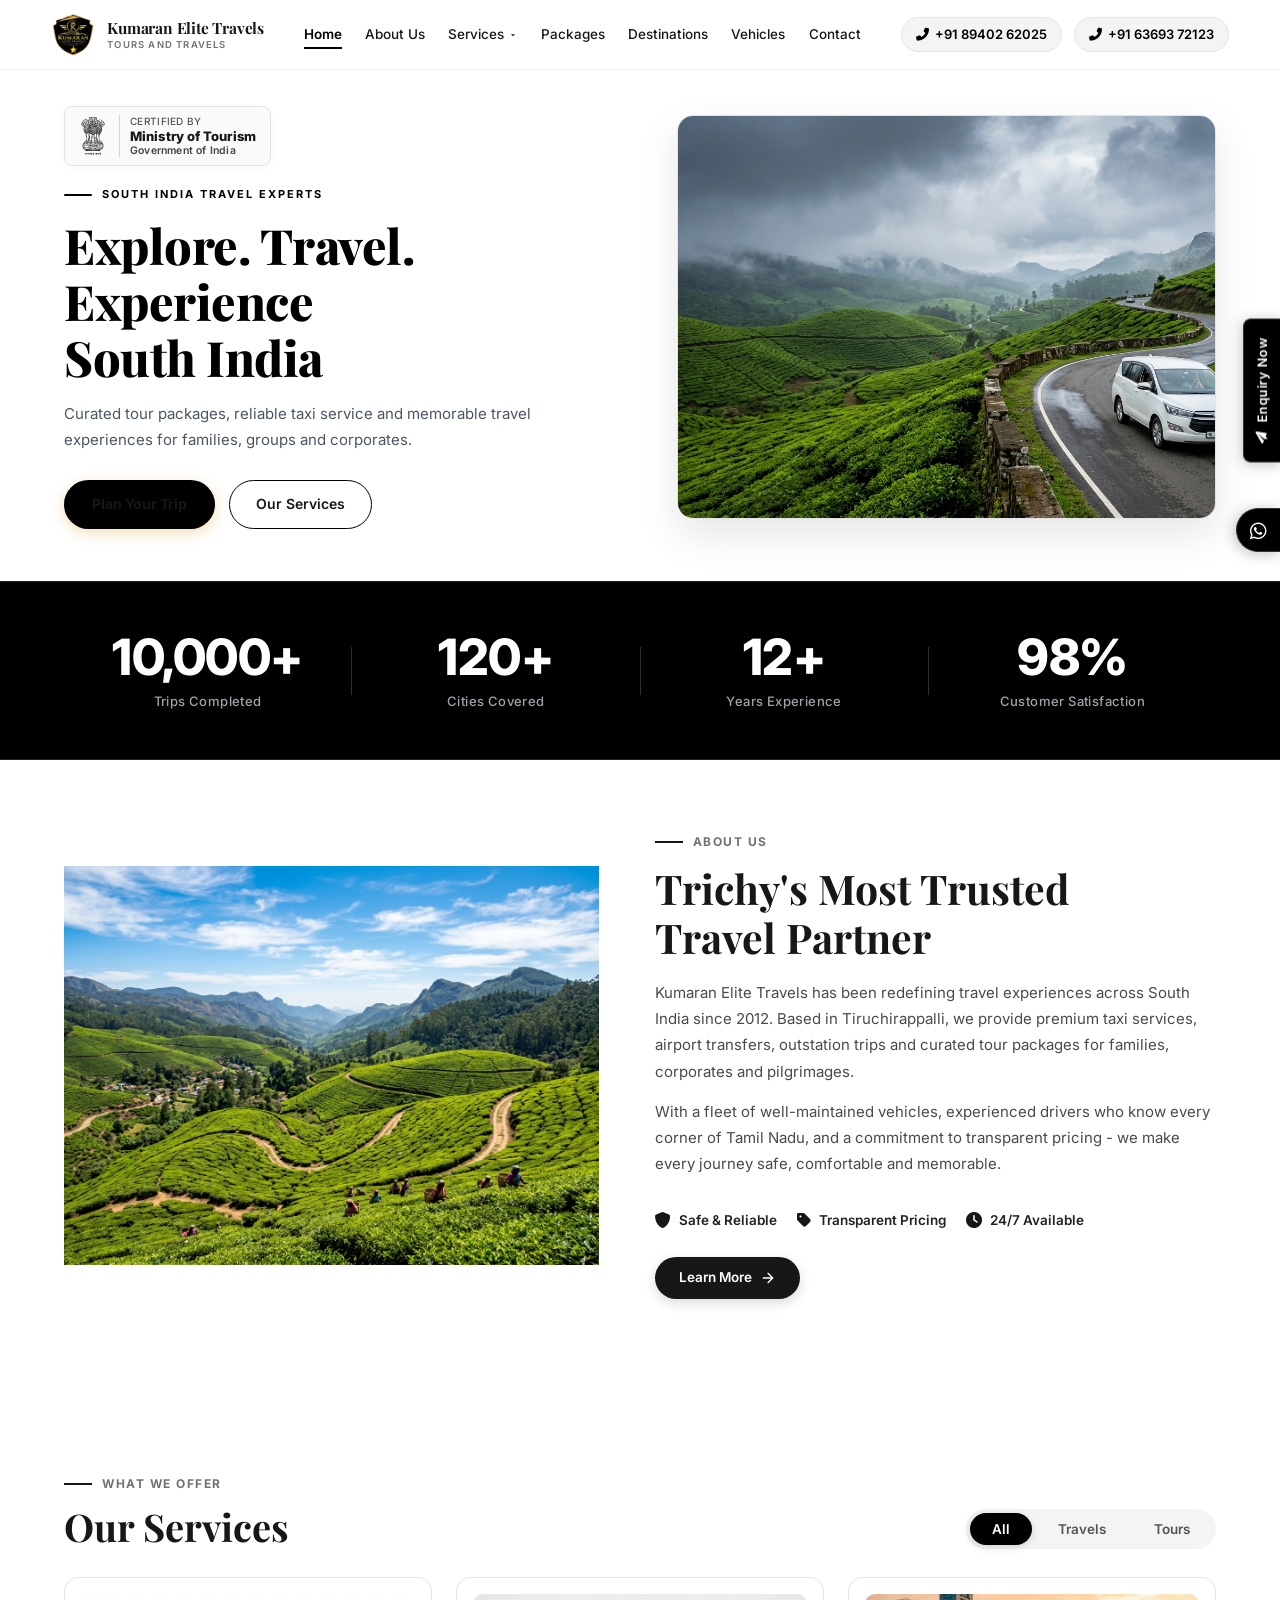
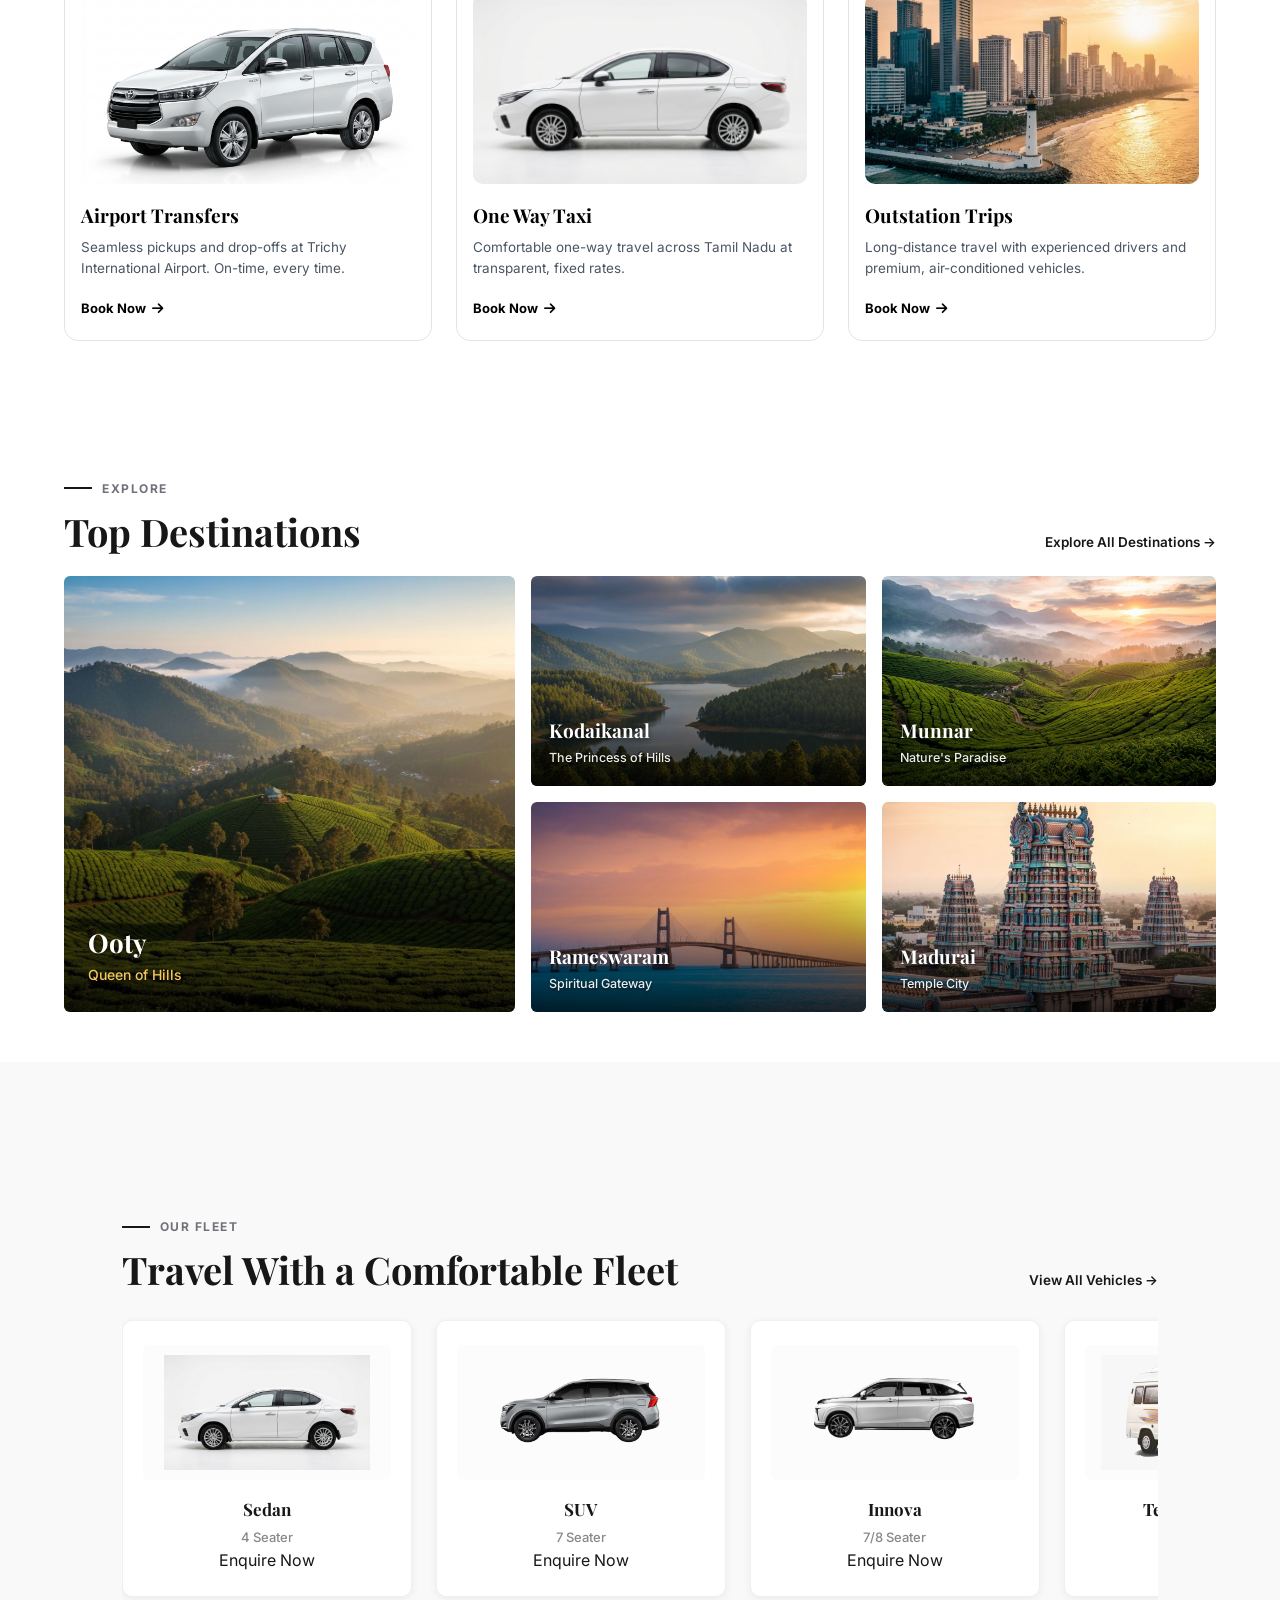
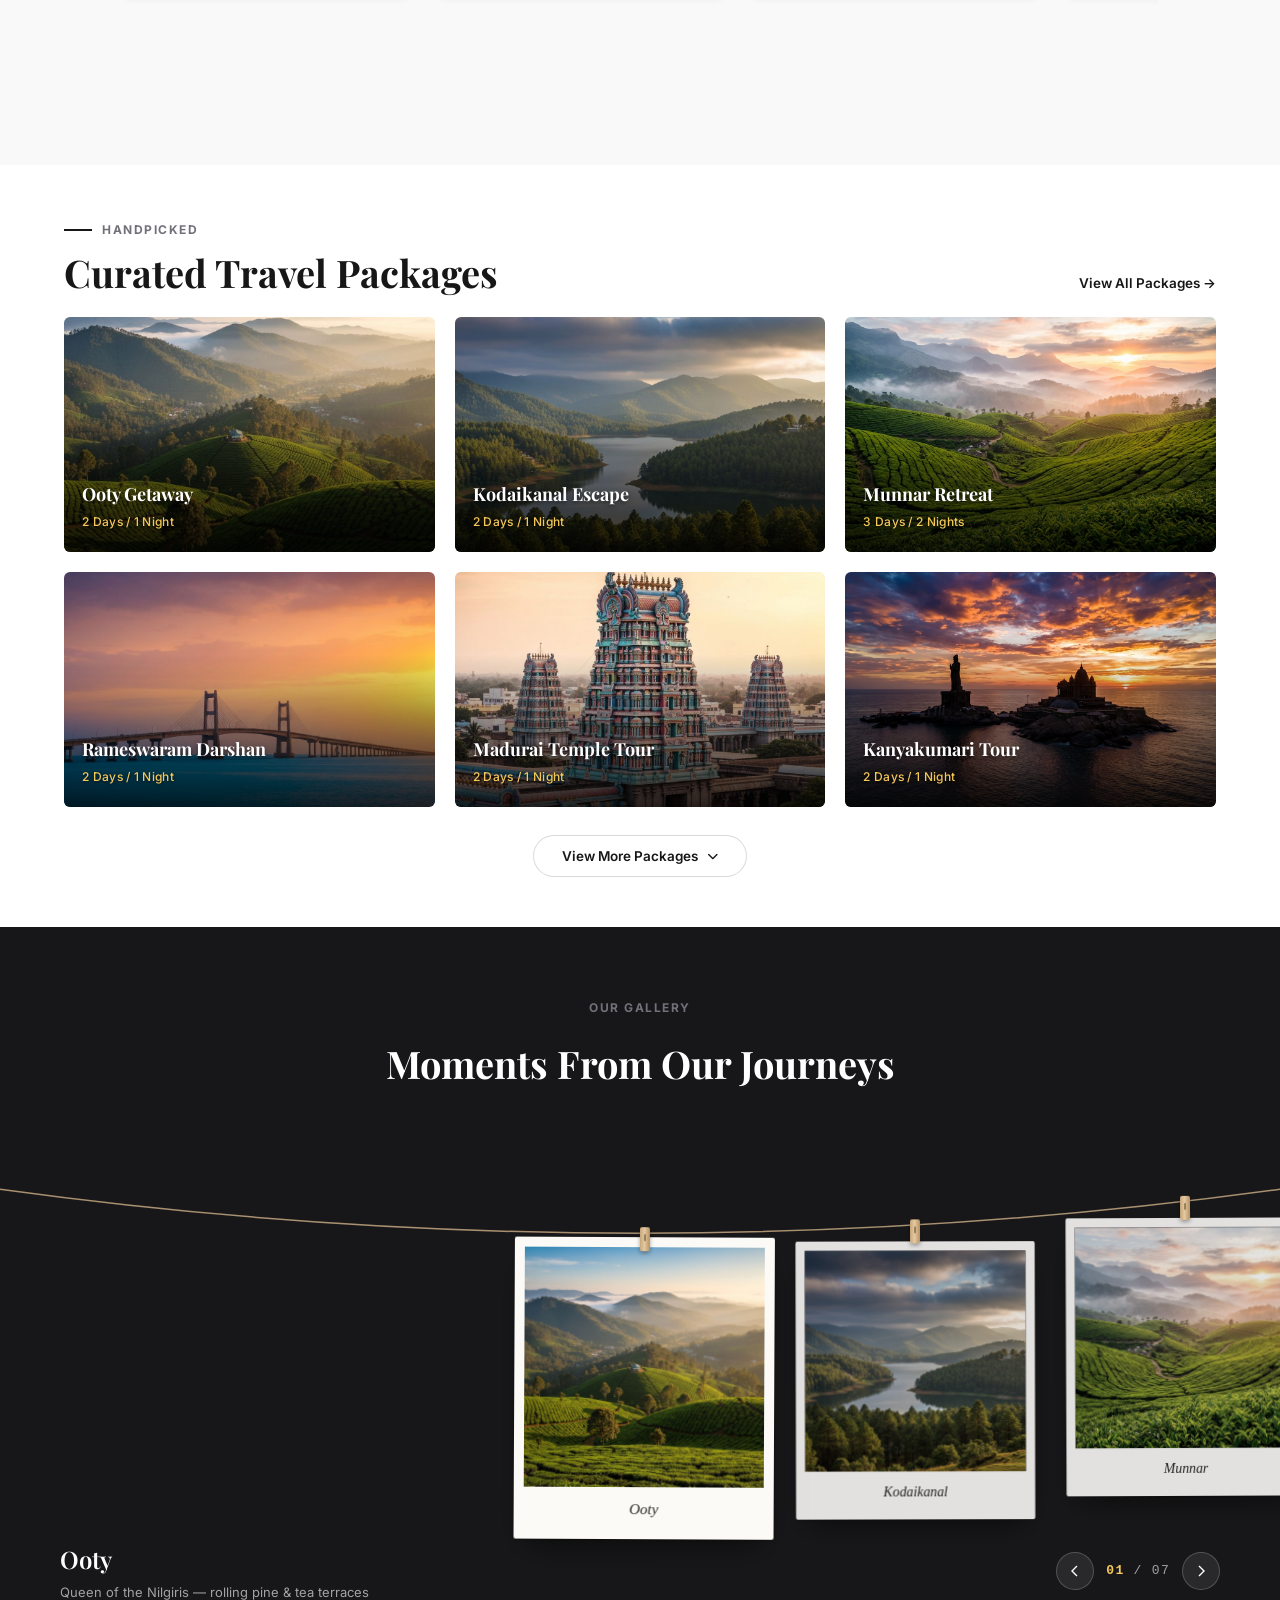
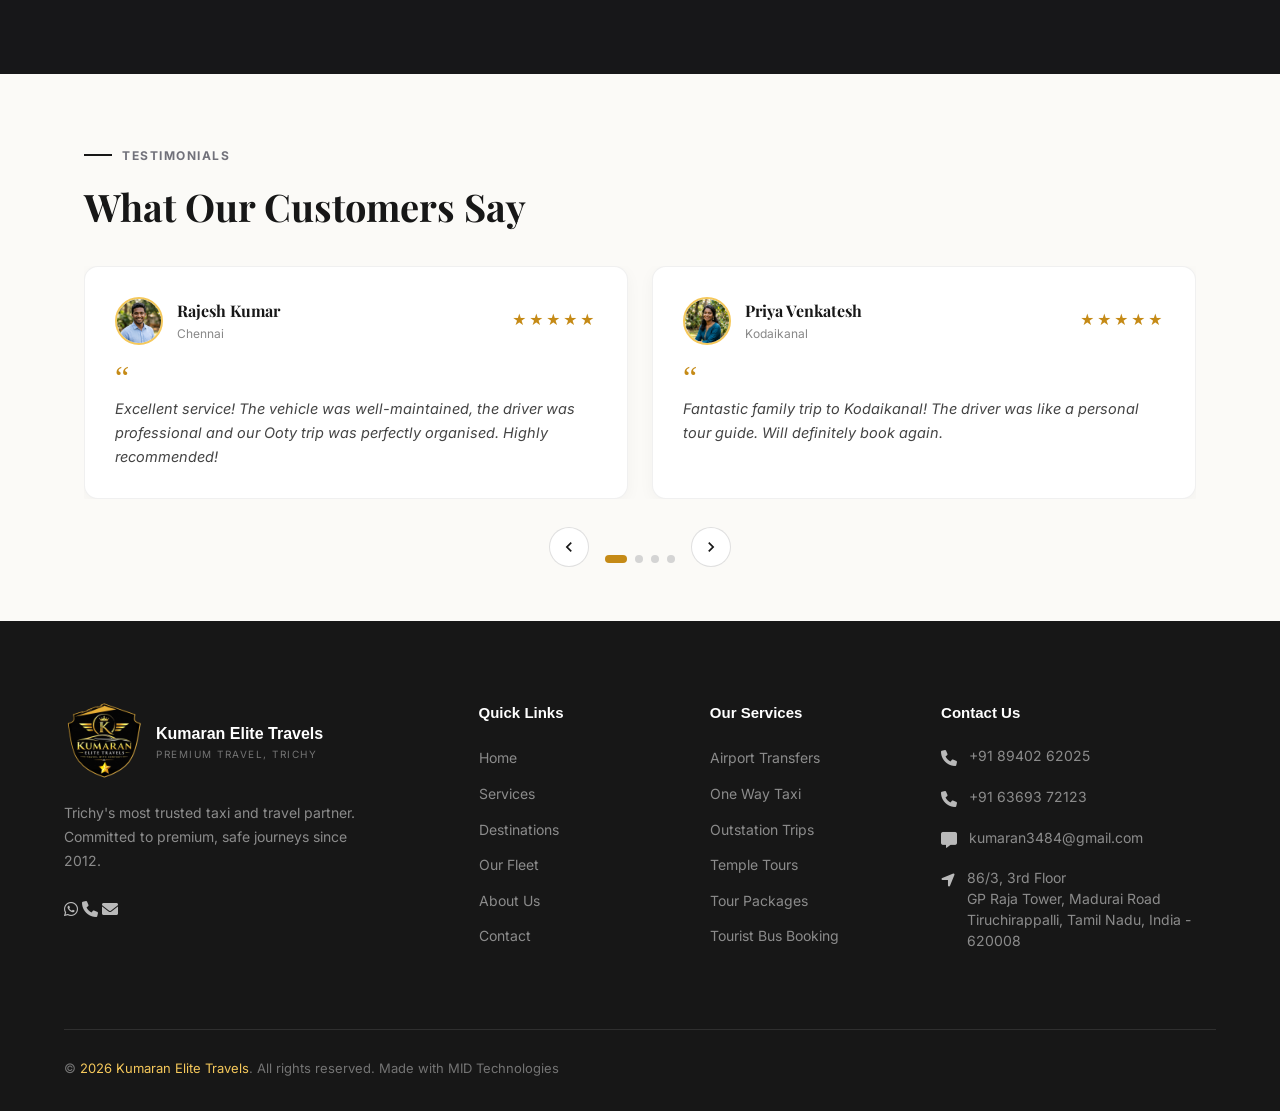
==== commit 578255be: "Fix navbar layout, floating side tabs positioning, and homepage theme issues" ====
--- a/index.html
+++ b/index.html
@@ -1,133 +1,36 @@
 <!DOCTYPE html>
 <html lang="en">
-
 <head>
   <meta charset="UTF-8">
   <meta name="viewport" content="width=device-width, initial-scale=1.0">
-
   <link rel="shortcut icon" href="assets/kumaran_logo.png" type="image/x-icon">
-
-  <!-- SEO Meta Tags -->
-
-  <!-- ================= SEO META TAGS ================= -->
-
   <title>Kumaran Elite Travels | Best Tours and Travels in Trichy | Taxi Service</title>
-
-  <meta name="description"
-    content="Kumaran Elite Travels is a trusted tours and travels company in Trichy offering taxi service, airport transfers, one way cabs, outstation taxi, temple tours and South India tour packages. Book reliable taxi service in Trichy at affordable prices.">
-
-  <meta name="keywords"
-    content="Kumaran Elite Travels, Kumaran Elite Tours and Travels, Tours and Travels in Trichy, Trichy Taxi Service, Airport Taxi Trichy, One Way Taxi Trichy, Outstation Taxi Trichy, Trichy to Chennai Taxi, Trichy to Madurai Taxi">
-
+  <meta name="description" content="Kumaran Elite Travels is a trusted tours and travels company in Trichy offering taxi service, airport transfers, one way cabs, outstation taxi, temple tours and South India tour packages.">
+  <meta name="keywords" content="Kumaran Elite Travels, Tours and Travels in Trichy, Trichy Taxi Service, Airport Taxi Trichy, One Way Taxi Trichy, Outstation Taxi Trichy">
   <meta name="robots" content="index, follow">
-
   <meta name="author" content="Kumaran Elite Travels">
-
   <link rel="canonical" href="https://kumaranelitetravels.in/">
-
-  <!-- ================= OPEN GRAPH ================= -->
-
   <meta property="og:title" content="Kumaran Elite Travels - Best Taxi Service in Trichy">
-
-  <meta property="og:description"
-    content="Reliable tours and travels in Trichy offering airport transfers, one way taxi, outstation cabs and South India tour packages.">
-
+  <meta property="og:description" content="Reliable tours and travels in Trichy offering airport transfers, one way taxi, outstation cabs and South India tour packages.">
   <meta property="og:type" content="website">
-
   <meta property="og:url" content="https://kumaranelitetravels.in/">
-
   <meta property="og:image" content="https://kumaranelitetravels.in/assets/kumaran_logo.png">
-
   <meta property="og:site_name" content="Kumaran Elite Travels">
-
   <meta property="og:locale" content="en_IN">
-
-  <!-- ================= TWITTER SEO ================= -->
-
   <meta name="twitter:card" content="summary_large_image">
-
   <meta name="twitter:title" content="Kumaran Elite Travels | Tours and Travels in Trichy">
-
-  <meta name="twitter:description"
-    content="Trusted taxi and travel service in Trichy for airport transfers, outstation trips and tour packages.">
-
+  <meta name="twitter:description" content="Trusted taxi and travel service in Trichy for airport transfers, outstation trips and tour packages.">
   <meta name="twitter:image" content="https://kumaranelitetravels.in/assets/kumaran_logo.png">
-
-  <!-- ================= LOCAL BUSINESS SCHEMA ================= -->
-
-  <script type="application/ld+json">
-{
-  "@context": "https://schema.org",
-  "@type": "TravelAgency",
-  "name": "Kumaran Elite Travels",
-  "image": "https://kumaranelitetravels.in/assets/kumaran_logo.png",
-  "url": "https://kumaranelitetravels.in",
-  "telephone": "+91 8940262025",
-  "email": "kumaran3484@gmail.com",
-  "address": {
-    "@type": "PostalAddress",
-    "streetAddress": "86/3, 3rd Floor, GP Raja Tower, Madurai Road",
-    "addressLocality": "Tiruchirappalli",
-    "addressRegion": "Tamil Nadu",
-    "postalCode": "620008",
-    "addressCountry": "IN"
-  },
-  "geo": {
-    "@type": "GeoCoordinates",
-    "latitude": "10.7905",
-    "longitude": "78.7047"
-  },
-  "areaServed": [
-    "Trichy",
-    "Chennai",
-    "Madurai",
-    "Coimbatore",
-    "Salem",
-    "Thanjavur",
-    "Kodaikanal",
-    "Ooty",
-    "Rameswaram",
-    "Tamil Nadu"
-  ],
-  "sameAs": [
-    "https://wa.me/918940262025"
-  ],
-  "priceRange": "₹₹",
-  "openingHours": "Mo-Su 00:00-23:59"
-}
-</script>
-
-  <!-- ================= END SEO ================= -->
-
+  <script type="application/ld+json">{"@context":"https://schema.org","@type":"TravelAgency","name":"Kumaran Elite Travels","url":"https://kumaranelitetravels.in","telephone":"+91 8940262025","email":"kumaran3484@gmail.com","address":{"@type":"PostalAddress","streetAddress":"86/3, 3rd Floor, GP Raja Tower, Madurai Road","addressLocality":"Tiruchirappalli","addressRegion":"Tamil Nadu","postalCode":"620008","addressCountry":"IN"},"priceRange":"Rs","openingHours":"Mo-Su 00:00-23:59"}</script>
   <link rel="preconnect" href="https://fonts.googleapis.com">
   <link rel="preconnect" href="https://fonts.gstatic.com" crossorigin>
   <link rel="stylesheet" href="https://cdnjs.cloudflare.com/ajax/libs/font-awesome/6.0.0-beta3/css/all.min.css">
-  <link
-    href="https://fonts.googleapis.com/css2?family=Playfair+Display:wght@400;500;600;700;800&family=Inter:wght@300;400;500;600;700&display=swap"
-    rel="stylesheet">
+  <link href="https://fonts.googleapis.com/css2?family=Playfair+Display:wght@400;500;600;700;800&family=Inter:wght@300;400;500;600;700&display=swap" rel="stylesheet">
   <link rel="stylesheet" href="style.css">
   <link rel="stylesheet" href="home.css">
 </head>
-
 <body class="home-page">
-
-  <!-- ===== 1. ANNOUNCEMENT BAR ===== -->
-  <div class="announcement-bar">
-    <span>
-      <i class="fas fa-bullhorn ann-icon"></i>
-      Holiday Season Bookings Open
-    </span>
-    <span class="ann-dot">|</span>
-    <span class="ann-destinations">Ooty &bull; Kodaikanal &bull; Munnar &bull; Rameswaram &bull; Madurai</span>
-    <span class="ann-dot">|</span>
-    <span>Custom & Group Tours Available</span>
-    <span class="ann-phone">
-      <i class="fas fa-phone-alt ann-icon"></i>
-      <a href="tel:+918940262025">+91 89402 62025</a>
-    </span>
-  </div>
-
-  <!-- ===== 2. NAVIGATION HEADER ===== -->
+  <!-- NAVIGATION HEADER -->
   <nav class="home-nav" id="homeNav">
     <a href="index.html" class="nav-logo">
       <img src="assets/kumaran_logo.png" alt="Kumaran Elite Travels Logo" width="46" height="46">
@@ -136,20 +39,17 @@
         <div class="sub">Tours and Travels</div>
       </div>
     </a>
-
     <div class="home-nav-links">
       <a href="index.html" class="active">Home</a>
       <a href="about.html">About Us</a>
       <div class="nav-dropdown">
-        <a href="#services">Services <svg class="dropdown-arrow" viewBox="0 0 24 24">
-            <path d="M7 10l5 5 5-5z" fill="currentColor" />
-          </svg></a>
+        <a href="#services">Services <svg class="dropdown-arrow" viewBox="0 0 24 24"><path d="M7 10l5 5 5-5z" fill="currentColor"/></svg></a>
         <div class="dropdown-menu">
           <a href="book.html?service=airport">Airport Transfers</a>
           <a href="book.html?service=oneway">One Way Taxi</a>
           <a href="book.html?service=outstation">Outstation Trips</a>
           <a href="package.html">Tour Packages</a>
-          <a href="vehicle.html">Tempo & Bus Booking</a>
+          <a href="vehicle.html">Tempo &amp; Bus Booking</a>
         </div>
       </div>
       <a href="package.html">Packages</a>
@@ -157,628 +57,545 @@
       <a href="vehicle.html">Vehicles</a>
       <a href="#contact">Contact</a>
     </div>
-
-    <div class="nav-actions-right" style="display:flex;align-items:center;gap:12px;">
-      <button class="nav-search-btn" aria-label="Search"
-        onclick="document.getElementById('destinations').scrollIntoView({behavior:'smooth'})">
-        <i class="fas fa-search"></i>
-      </button>
-      <a href="book.html" class="nav-cta-gold">Book Now</a>
-    </div>
-
-    <button class="home-hamburger" id="homeHamburger" aria-label="Open menu">
-      <span></span><span></span><span></span>
-    </button>
+    <div class="nav-actions-right nav-phones">
+      <a href="tel:+918940262025" class="nav-phone-link"><i class="fas fa-phone-alt"></i> <span>+91 89402 62025</span></a>
+      <a href="tel:+916369372123" class="nav-phone-link"><i class="fas fa-phone-alt"></i> <span>+91 63693 72123</span></a>
+    </div>
+    <button class="home-hamburger" id="homeHamburger" aria-label="Open menu"><span></span><span></span><span></span></button>
   </nav>
 
-  <!-- Mobile Menu -->
-  <div class="home-mobile-menu" id="homeMobileMenu" role="dialog" aria-modal="true">
-    <button class="close-menu" id="homeCloseMenu" aria-label="Close menu">✕</button>
-    <a href="index.html" onclick="closeHomeMobile()">Home</a>
-    <a href="about.html" onclick="closeHomeMobile()">About Us</a>
-    <a href="#services" onclick="closeHomeMobile()">Services</a>
-    <a href="package.html" onclick="closeHomeMobile()">Packages</a>
-    <a href="#destinations" onclick="closeHomeMobile()">Destinations</a>
-    <a href="vehicle.html" onclick="closeHomeMobile()">Vehicles</a>
-    <a href="#contact" onclick="closeHomeMobile()">Contact</a>
-    <a href="book.html" class="nav-cta-gold" style="font-size:15px;margin-top:8px;" onclick="closeHomeMobile()">Book
-      Now</a>
-  </div>
-
-  <main>
-    <!-- ===== 3. HERO SECTION ===== -->
-    <section class="home-hero" id="home">
-      <!-- Slideshow background with warm sunrise peach/cream overlay -->
-      <div class="hero-bg-wrapper">
-        <div class="hero-carousel" id="heroCarousel">
-          <div class="hero-slide active">
-            <img src="assets/hero_bg_1.jpg" alt="Scenic Tamil Nadu tea plantations and Toyota Innova on the road"
-              loading="eager">
-          </div>
-          <div class="hero-slide">
-            <img src="assets/hero_bg_2.jpg" alt="Ancient temple at sunset near the ocean in Tamil Nadu" loading="lazy">
-          </div>
-          <div class="hero-slide">
-            <img src="assets/hero_bg_3.jpg" alt="Beautiful waterfall and tropical forest in Tamil Nadu" loading="lazy">
-          </div>
-        </div>
-        <div class="hero-overlay"></div>
-      </div>
-
-      <!-- Tourism Certification in upper-right area -->
+<!-- Mobile Menu -->
+<div class="home-mobile-menu" id="homeMobileMenu" role="dialog" aria-modal="true">
+  <button class="close-menu" id="homeCloseMenu" aria-label="Close menu">&#x2715;</button>
+  <a href="index.html" onclick="closeHomeMobile()">Home</a>
+  <a href="about.html" onclick="closeHomeMobile()">About Us</a>
+  <a href="#services" onclick="closeHomeMobile()">Services</a>
+  <a href="package.html" onclick="closeHomeMobile()">Packages</a>
+  <a href="#destinations" onclick="closeHomeMobile()">Destinations</a>
+  <a href="vehicle.html" onclick="closeHomeMobile()">Vehicles</a>
+  <a href="#contact" onclick="closeHomeMobile()">Contact</a>
+  <div class="mobile-nav-phones">
+    <a href="tel:+918940262025" class="mobile-phone-link"><i class="fas fa-phone-alt"></i> +91 89402 62025</a>
+    <a href="tel:+916369372123" class="mobile-phone-link"><i class="fas fa-phone-alt"></i> +91 63693 72123</a>
+  </div>
+</div>
+
+<!-- ENQUIRY MODAL -->
+<div class="enquiry-modal-backdrop" id="enquiryModalBackdrop" role="dialog" aria-modal="true" aria-label="Enquiry Form">
+  <div class="enquiry-modal">
+    <button class="enquiry-modal-close" id="enquiryModalClose" aria-label="Close">&#x2715;</button>
+    <div class="enquiry-modal-header">
+      <h3>Plan Your Journey</h3>
+      <p>Fill in your details and we will get back to you shortly.</p>
+    </div>
+    <form class="enquiry-form" id="enquiryForm">
+      <div class="eq-field"><label for="eq-name">Your Name</label><input type="text" id="eq-name" placeholder="e.g. Rajesh Kumar" required autocomplete="name"></div>
+      <div class="eq-field"><label for="eq-phone">Phone Number</label><input type="tel" id="eq-phone" placeholder="+91 98765 43210" required autocomplete="tel"></div>
+      <div class="eq-field"><label for="eq-service">Service Required</label>
+        <select id="eq-service"><option value="">Select a service</option><option>Airport Transfer</option><option>One Way Taxi</option><option>Outstation Trip</option><option>Temple Tour</option><option>South India Tour Package</option><option>Tourist Bus Booking</option></select>
+      </div>
+      <div class="eq-field"><label for="eq-msg">Message (optional)</label><textarea id="eq-msg" rows="3" placeholder="Tell us about your travel plans..."></textarea></div>
+      <div class="eq-actions">
+        <button type="submit" class="eq-submit" id="eqSubmitBtn"><i class="fas fa-paper-plane"></i> Send Enquiry</button>
+        <a href="https://wa.me/918940262025?text=Hi%20Kumaran%20Elite%20Travels%2C%20I%20would%20like%20to%20enquire." target="_blank" class="eq-whatsapp"><i class="fab fa-whatsapp"></i> WhatsApp Us</a>
+      </div>
+    </form>
+  </div>
+</div><main>
+
+<!-- HERO SECTION -->
+<section class="home-hero" id="home">
+  <div class="hero-container">
+    <div class="hero-content-col">
       <div class="hero-cert">
-        <div class="hero-cert-icon">
-          <img src="assets/emblem_of_india.svg" alt="State Emblem of India" class="hero-emblem-img" width="30"
-            height="42">
-        </div>
+        <div class="hero-cert-icon"><img src="assets/emblem_of_india.svg" alt="State Emblem of India" class="hero-emblem-img" width="30" height="42"></div>
         <div class="hero-cert-text">
           <span class="cert-line-1">Certified by</span>
           <strong class="cert-line-2">Ministry of Tourism</strong>
           <span class="cert-line-3">Government of India</span>
         </div>
       </div>
-
-      <!-- Main Hero Content Container -->
-      <div class="hero-container">
-        <!-- Left-side content -->
-        <div class="hero-left">
-          <div class="hero-eyebrow">
-            <span class="hero-eyebrow-line"></span>
-            <span class="hero-eyebrow-text">SOUTH INDIA TRAVEL EXPERTS</span>
-          </div>
-
-          <h1 class="hero-title">
-            Explore. Travel. Experience<br>
-            <span class="hero-title-highlight">South India
-              <svg class="hero-brush-underline" viewBox="0 0 250 16" fill="none" preserveAspectRatio="none">
-                <path d="M4 11c52-7 148-8 242 2" stroke="#F5C85B" stroke-width="7" stroke-linecap="round" />
-              </svg>
-            </span>
-          </h1>
-
-          <p class="hero-desc">
-            Curated tour packages, reliable taxi service and memorable travel experiences for families, groups and
-            corporates.
-          </p>
-
-          <div class="hero-actions">
-            <a href="book.html" class="btn-hero-primary">
-              Plan Your Trip
-            </a>
-            <a href="#services" class="btn-hero-secondary">Our Services</a>
-          </div>
-
-          <!-- Hero Statistics Section -->
-          <div class="hero-stats">
-            <div class="hero-stat-item">
-              <span class="hero-stat-number">10,000+</span>
-              <span class="hero-stat-label">Trips Completed</span>
-            </div>
-            <div class="hero-stat-divider"></div>
-            <div class="hero-stat-item">
-              <span class="hero-stat-number">120+</span>
-              <span class="hero-stat-label">Cities Covered</span>
-            </div>
-            <div class="hero-stat-divider"></div>
-            <div class="hero-stat-item">
-              <span class="hero-stat-number">12+</span>
-              <span class="hero-stat-label">Years Experience</span>
-            </div>
-            <div class="hero-stat-divider"></div>
-            <div class="hero-stat-item">
-              <span class="hero-stat-number">98%</span>
-              <span class="hero-stat-label">Customer Satisfaction</span>
-            </div>
-          </div>
+      <div class="hero-eyebrow"><span class="hero-eyebrow-line"></span><span class="hero-eyebrow-text">SOUTH INDIA TRAVEL EXPERTS</span></div>
+      <h1 class="hero-title">Explore. Travel. Experience<br>South India</h1>
+      <p class="hero-desc">Curated tour packages, reliable taxi service and memorable travel experiences for families, groups and corporates.</p>
+      <div class="hero-actions">
+        <a href="book.html" class="btn-hero-primary">Plan Your Trip</a>
+        <a href="#services" class="btn-hero-secondary">Our Services</a>
+      </div>
+    </div>
+    <div class="hero-image-col">
+      <div class="hero-static-frame">
+        <img src="assets/hero_bg_1.jpg" alt="South India Travel - Kumaran Elite Travels" class="hero-static-img" loading="eager">
+      </div>
+    </div>
+  </div>
+</section>
+
+<!-- ANIMATED STATISTICS STRIP -->
+<section class="stats-strip" id="statsStrip" aria-label="Our achievements">
+  <div class="stats-strip-inner">
+    <div class="stats-strip-item"><div class="ss-number" data-target="10000" data-suffix="+">0</div><div class="ss-label">Trips Completed</div></div>
+    <div class="stats-strip-divider"></div>
+    <div class="stats-strip-item"><div class="ss-number" data-target="120" data-suffix="+">0</div><div class="ss-label">Cities Covered</div></div>
+    <div class="stats-strip-divider"></div>
+    <div class="stats-strip-item"><div class="ss-number" data-target="12" data-suffix="+">0</div><div class="ss-label">Years Experience</div></div>
+    <div class="stats-strip-divider"></div>
+    <div class="stats-strip-item"><div class="ss-number" data-target="98" data-suffix="%">0</div><div class="ss-label">Customer Satisfaction</div></div>
+  </div>
+</section><!-- ABOUT SECTION -->
+<section class="about-section" id="about">
+  <div class="about-inner">
+    <div class="about-image-col">
+      <img src="assets/about_hero.jpg" alt="Kumaran Elite Travels - South India Travel Experience" class="about-hero-img" loading="lazy">
+    </div>
+    <div class="about-content-col">
+      <div class="section-eyebrow"><span class="eyebrow-line"></span><span class="eyebrow-text">ABOUT US</span></div>
+      <h2 class="about-heading">Trichy's Most Trusted<br>Travel Partner</h2>
+      <p class="about-text">Kumaran Elite Travels has been redefining travel experiences across South India since 2012. Based in Tiruchirappalli, we provide premium taxi services, airport transfers, outstation trips and curated tour packages for families, corporates and pilgrimages.</p>
+      <p class="about-text">With a fleet of well-maintained vehicles, experienced drivers who know every corner of Tamil Nadu, and a commitment to transparent pricing - we make every journey safe, comfortable and memorable.</p>
+      <div class="about-pillars">
+        <div class="about-pillar"><i class="fas fa-shield-alt"></i><span>Safe &amp; Reliable</span></div>
+        <div class="about-pillar"><i class="fas fa-tag"></i><span>Transparent Pricing</span></div>
+        <div class="about-pillar"><i class="fas fa-clock"></i><span>24/7 Available</span></div>
+      </div>
+      <a href="about.html" class="about-learn-more">Learn More <svg viewBox="0 0 24 24" fill="none"><path d="M5 12h14M12 5l7 7-7 7" stroke="currentColor" stroke-width="2" stroke-linecap="round"/></svg></a>
+    </div>
+  </div>
+</section>
+
+<!-- OUR SERVICES SECTION -->
+<section class="services-section-home" id="services">
+  <div class="home-section">
+    <div class="services-header-home">
+      <div>
+        <div class="section-eyebrow"><span class="eyebrow-line"></span><span class="eyebrow-text">WHAT WE OFFER</span></div>
+        <h2 class="section-heading">Our Services</h2>
+      </div>
+      <div class="services-filter-tabs" role="tablist" aria-label="Service categories">
+        <button class="svc-tab active" data-filter="all" role="tab" aria-selected="true">All</button>
+        <button class="svc-tab" data-filter="travels" role="tab" aria-selected="false">Travels</button>
+        <button class="svc-tab" data-filter="tours" role="tab" aria-selected="false">Tours</button>
+      </div>
+    </div>
+    <div class="services-cards-grid" id="services-grid">
+      <a href="book.html?service=airport" class="svc-card" data-category="travels">
+        <div class="svc-card-thumb">
+          <img src="assets/hero_vehicle.jpg" alt="Airport Transfers" loading="lazy">
         </div>
-      </div>
-
-      <!-- Slide indicator dots centered near the bottom -->
-      <div class="hero-dots" id="heroDots">
-        <span class="active" data-slide="0"></span>
-        <span data-slide="1"></span>
-        <span data-slide="2"></span>
-      </div>
-    </section>
-
-    <!-- ===== 4. EXPLORE TOP DESTINATIONS ===== -->
-    <section class="home-section" id="destinations">
-      <div class="section-header-row">
-        <div>
-          <h2 class="section-heading">Explore Top Destinations</h2>
+        <h3 class="svc-card-name">Airport Transfers</h3>
+        <p class="svc-card-desc">Seamless pickups and drop-offs at Trichy International Airport. On-time, every time.</p>
+        <span class="svc-card-link">Book Now <i class="fas fa-arrow-right"></i></span>
+      </a>
+      <a href="book.html?service=oneway" class="svc-card" data-category="travels">
+        <div class="svc-card-thumb">
+          <img src="assets/sedan.jpg" alt="One Way Taxi" loading="lazy">
         </div>
-        <a href="#destinations" class="view-all-link">View All Destinations →</a>
-      </div>
-
-      <div class="dest-collage">
-        <!-- Prominent large image: Ooty -->
-        <a href="package.html" class="dest-item dest-item-prominent">
-          <img src="assets/ooty.jpg" alt="Ooty - Queen of Hills" loading="lazy">
-          <div class="dest-overlay"></div>
-          <div class="dest-info">
-            <h3>Ooty</h3>
-            <span>Queen of Hills</span>
-          </div>
-        </a>
-
-        <!-- Supporting 1: Kodaikanal -->
-        <a href="package.html" class="dest-item">
-          <img src="assets/kodaikanal.jpg" alt="Kodaikanal - The Princess of Hills" loading="lazy">
-          <div class="dest-overlay"></div>
-          <div class="dest-info">
-            <h3>Kodaikanal</h3>
-            <span>The Princess of Hills</span>
-          </div>
-        </a>
-
-        <!-- Supporting 2: Munnar -->
-        <a href="package.html" class="dest-item">
-          <img src="assets/munnar.jpg" alt="Munnar - Nature's Paradise" loading="lazy">
-          <div class="dest-overlay"></div>
-          <div class="dest-info">
-            <h3>Munnar</h3>
-            <span>Nature's Paradise</span>
-          </div>
-        </a>
-
-        <!-- Supporting 3: Rameswaram -->
-        <a href="package.html" class="dest-item">
-          <img src="assets/rameswaram.jpg" alt="Rameswaram - Spiritual Gateway" loading="lazy">
-          <div class="dest-overlay"></div>
-          <div class="dest-info">
-            <h3>Rameswaram</h3>
-            <span>Spiritual Gateway</span>
-          </div>
-        </a>
-
-        <!-- Supporting 4: Madurai -->
-        <a href="package.html" class="dest-item">
-          <img src="assets/madurai.jpg" alt="Madurai - Temple City" loading="lazy">
-          <div class="dest-overlay"></div>
-          <div class="dest-info">
-            <h3>Madurai</h3>
-            <span>Temple City</span>
-          </div>
-        </a>
-      </div>
-    </section>
-
-    <!-- ===== 5. OUR VEHICLE FLEET ===== -->
-    <section class="fleet-section-new" id="fleet">
-      <div class="home-section">
-        <div class="section-header-row">
-          <div>
-            <h2 class="section-heading">Travel With a Comfortable Fleet</h2>
-          </div>
-          <a href="vehicle.html" class="view-all-link">View All Vehicles →</a>
+        <h3 class="svc-card-name">One Way Taxi</h3>
+        <p class="svc-card-desc">Comfortable one-way travel across Tamil Nadu at transparent, fixed rates.</p>
+        <span class="svc-card-link">Book Now <i class="fas fa-arrow-right"></i></span>
+      </a>
+      <a href="book.html?service=outstation" class="svc-card" data-category="travels">
+        <div class="svc-card-thumb">
+          <img src="assets/chennai.jpg" alt="Outstation Trips" loading="lazy">
         </div>
-
-        <div class="fleet-grid-new">
-          <div class="fleet-item">
-            <div class="fleet-item-img">
-              <img src="assets/sedan.jpg" alt="Sedan taxi for Trichy travel" loading="lazy">
-            </div>
-            <h4>Sedan</h4>
-            <span>4 Seater</span>
-          </div>
-          <div class="fleet-item">
-            <div class="fleet-item-img">
-              <img src="assets/xuv.png" alt="SUV vehicle for family trips" loading="lazy">
-            </div>
-            <h4>SUV</h4>
-            <span>7 Seater</span>
-          </div>
-          <div class="fleet-item">
-            <div class="fleet-item-img">
-              <img src="assets/hycross.png" alt="Innova Crysta premium vehicle" loading="lazy">
-            </div>
-            <h4>Innova</h4>
-            <span>7/8 Seater</span>
-          </div>
-          <div class="fleet-item">
-            <div class="fleet-item-img">
-              <img src="assets/tempo_traveller.png" alt="Tempo Traveller for group tours" loading="lazy">
-            </div>
-            <h4>Tempo Traveller</h4>
-            <span>12 Seater</span>
-          </div>
+        <h3 class="svc-card-name">Outstation Trips</h3>
+        <p class="svc-card-desc">Long-distance travel with experienced drivers and premium, air-conditioned vehicles.</p>
+        <span class="svc-card-link">Book Now <i class="fas fa-arrow-right"></i></span>
+      </a>
+      <a href="package.html" class="svc-card" data-category="tours">
+        <div class="svc-card-thumb">
+          <img src="assets/rameswaram.jpg" alt="Temple Tours" loading="lazy">
         </div>
-      </div>
-    </section>
-
-    <!-- ===== 6. CURATED TRAVEL PACKAGES ===== -->
-    <section class="home-section" id="packages">
-      <div class="section-header-row">
-        <div>
-          <h2 class="section-heading">Curated Travel Packages</h2>
+        <h3 class="svc-card-name">Temple Tours</h3>
+        <p class="svc-card-desc">Curated spiritual journeys to sacred temples across Tamil Nadu with expert local guides.</p>
+        <span class="svc-card-link">View Packages <i class="fas fa-arrow-right"></i></span>
+      </a>
+      <a href="package.html" class="svc-card" data-category="tours">
+        <div class="svc-card-thumb">
+          <img src="assets/munnar.jpg" alt="South India Tour Packages" loading="lazy">
         </div>
-        <a href="package.html" class="view-all-link">View All Packages →</a>
-      </div>
-
-      <div class="pkg-grid" id="pkgGrid">
-        <a href="package.html" class="pkg-card">
-          <img src="assets/ooty.jpg" alt="Ooty Getaway tour package" loading="lazy">
-          <div class="pkg-overlay"></div>
-          <div class="pkg-info">
-            <h4>Ooty Getaway</h4>
-            <span>2 Days / 1 Night</span>
-          </div>
-        </a>
-        <a href="package.html" class="pkg-card">
-          <img src="assets/kodaikanal.jpg" alt="Kodaikanal Escape tour package" loading="lazy">
-          <div class="pkg-overlay"></div>
-          <div class="pkg-info">
-            <h4>Kodaikanal Escape</h4>
-            <span>2 Days / 1 Night</span>
-          </div>
-        </a>
-        <a href="package.html" class="pkg-card">
-          <img src="assets/munnar.jpg" alt="Munnar Retreat tour package" loading="lazy">
-          <div class="pkg-overlay"></div>
-          <div class="pkg-info">
-            <h4>Munnar Retreat</h4>
-            <span>3 Days / 2 Nights</span>
-          </div>
-        </a>
-        <a href="package.html" class="pkg-card">
-          <img src="assets/rameswaram.jpg" alt="Rameswaram Darshan tour package" loading="lazy">
-          <div class="pkg-overlay"></div>
-          <div class="pkg-info">
-            <h4>Rameswaram Darshan</h4>
-            <span>2 Days / 1 Night</span>
-          </div>
-        </a>
-        <a href="package.html" class="pkg-card">
-          <img src="assets/madurai.jpg" alt="Madurai Temple Tour package" loading="lazy">
-          <div class="pkg-overlay"></div>
-          <div class="pkg-info">
-            <h4>Madurai Temple Tour</h4>
-            <span>2 Days / 1 Night</span>
-          </div>
-        </a>
-        <a href="package.html" class="pkg-card">
-          <img src="assets/kanyakumari.jpg" alt="Kanyakumari Tour package" loading="lazy">
-          <div class="pkg-overlay"></div>
-          <div class="pkg-info">
-            <h4>Kanyakumari Tour</h4>
-            <span>2 Days / 1 Night</span>
-          </div>
-        </a>
-        <a href="package.html" class="pkg-card">
-          <img src="assets/nilgiri.jpg" alt="Nilgiri Explorer tour package" loading="lazy">
-          <div class="pkg-overlay"></div>
-          <div class="pkg-info">
-            <h4>Nilgiri Explorer</h4>
-            <span>4 Days / 3 Nights</span>
-          </div>
-        </a>
-        <a href="package.html" class="pkg-card">
-          <img src="assets/heritage.jpg" alt="Tamil Nadu Heritage tour package" loading="lazy">
-          <div class="pkg-overlay"></div>
-          <div class="pkg-info">
-            <h4>Tamil Nadu Heritage</h4>
-            <span>4 Days / 3 Nights</span>
-          </div>
-        </a>
-      </div>
-
-      <div class="pkg-toggle-wrapper">
-        <button type="button" class="btn-pkg-toggle" id="pkgToggleBtn" aria-expanded="false">
-          <span class="btn-text">View More Packages</span>
-          <i class="fas fa-chevron-down toggle-icon"></i>
+        <h3 class="svc-card-name">South India Tour Packages</h3>
+        <p class="svc-card-desc">All-inclusive packages covering culture, nature, heritage and scenic landscapes.</p>
+        <span class="svc-card-link">View Packages <i class="fas fa-arrow-right"></i></span>
+      </a>
+      <a href="vehicle.html" class="svc-card" data-category="tours">
+        <div class="svc-card-thumb">
+          <img src="assets/tempo_traveller.png" alt="Tourist Bus Booking" loading="lazy">
+        </div>
+        <h3 class="svc-card-name">Tourist Bus Booking</h3>
+        <p class="svc-card-desc">Comfortable and reliable buses for group tours, temple trips and outstation travel.</p>
+        <span class="svc-card-link">Book Now <i class="fas fa-arrow-right"></i></span>
+      </a>
+    </div>
+  </div>
+</section><!-- TOP DESTINATIONS -->
+<section class="home-section" id="destinations">
+  <div class="section-header-row">
+    <div>
+      <div class="section-eyebrow"><span class="eyebrow-line"></span><span class="eyebrow-text">EXPLORE</span></div>
+      <h2 class="section-heading">Top Destinations</h2>
+    </div>
+    <a href="package.html" class="view-all-link">Explore All Destinations &#x2192;</a>
+  </div>
+  <div class="dest-collage">
+    <a href="package.html" class="dest-item dest-item-prominent"><img src="assets/ooty.jpg" alt="Ooty - Queen of Hills" loading="lazy"><div class="dest-overlay"></div><div class="dest-info"><h3>Ooty</h3><span>Queen of Hills</span></div></a>
+    <a href="package.html" class="dest-item"><img src="assets/kodaikanal.jpg" alt="Kodaikanal" loading="lazy"><div class="dest-overlay"></div><div class="dest-info"><h3>Kodaikanal</h3><span>The Princess of Hills</span></div></a>
+    <a href="package.html" class="dest-item"><img src="assets/munnar.jpg" alt="Munnar" loading="lazy"><div class="dest-overlay"></div><div class="dest-info"><h3>Munnar</h3><span>Nature's Paradise</span></div></a>
+    <a href="package.html" class="dest-item"><img src="assets/rameswaram.jpg" alt="Rameswaram" loading="lazy"><div class="dest-overlay"></div><div class="dest-info"><h3>Rameswaram</h3><span>Spiritual Gateway</span></div></a>
+    <a href="package.html" class="dest-item"><img src="assets/madurai.jpg" alt="Madurai" loading="lazy"><div class="dest-overlay"></div><div class="dest-info"><h3>Madurai</h3><span>Temple City</span></div></a>
+  </div>
+</section>
+
+<!-- VEHICLE FLEET -->
+<section class="fleet-section-new" id="fleet">
+  <div class="home-section">
+    <div class="section-header-row">
+      <div>
+        <div class="section-eyebrow"><span class="eyebrow-line"></span><span class="eyebrow-text">OUR FLEET</span></div>
+        <h2 class="section-heading">Travel With a Comfortable Fleet</h2>
+      </div>
+      <a href="vehicle.html" class="view-all-link">View All Vehicles &#x2192;</a>
+    </div>
+    <div class="fleet-grid-new">
+      <a href="vehicle.html" class="fleet-item"><div class="fleet-item-img"><img src="assets/sedan.jpg" alt="Sedan taxi" loading="lazy"></div><h4>Sedan</h4><span>4 Seater</span><div class="fleet-item-cta">Enquire Now</div></a>
+      <a href="vehicle.html" class="fleet-item"><div class="fleet-item-img"><img src="assets/xuv.png" alt="SUV" loading="lazy"></div><h4>SUV</h4><span>7 Seater</span><div class="fleet-item-cta">Enquire Now</div></a>
+      <a href="vehicle.html" class="fleet-item"><div class="fleet-item-img"><img src="assets/hycross.png" alt="Innova" loading="lazy"></div><h4>Innova</h4><span>7/8 Seater</span><div class="fleet-item-cta">Enquire Now</div></a>
+      <a href="vehicle.html" class="fleet-item"><div class="fleet-item-img"><img src="assets/tempo_traveller.png" alt="Tempo Traveller" loading="lazy"></div><h4>Tempo Traveller</h4><span>12 Seater</span><div class="fleet-item-cta">Enquire Now</div></a>
+    </div>
+  </div>
+</section>
+
+<!-- CURATED TRAVEL PACKAGES -->
+<section class="home-section" id="packages">
+  <div class="section-header-row">
+    <div>
+      <div class="section-eyebrow"><span class="eyebrow-line"></span><span class="eyebrow-text">HANDPICKED</span></div>
+      <h2 class="section-heading">Curated Travel Packages</h2>
+    </div>
+    <a href="package.html" class="view-all-link">View All Packages &#x2192;</a>
+  </div>
+  <div class="pkg-grid" id="pkgGrid">
+    <a href="package.html" class="pkg-card"><img src="assets/ooty.jpg" alt="Ooty Getaway" loading="lazy"><div class="pkg-overlay"></div><div class="pkg-info"><h4>Ooty Getaway</h4><span>2 Days / 1 Night</span></div></a>
+    <a href="package.html" class="pkg-card"><img src="assets/kodaikanal.jpg" alt="Kodaikanal Escape" loading="lazy"><div class="pkg-overlay"></div><div class="pkg-info"><h4>Kodaikanal Escape</h4><span>2 Days / 1 Night</span></div></a>
+    <a href="package.html" class="pkg-card"><img src="assets/munnar.jpg" alt="Munnar Retreat" loading="lazy"><div class="pkg-overlay"></div><div class="pkg-info"><h4>Munnar Retreat</h4><span>3 Days / 2 Nights</span></div></a>
+    <a href="package.html" class="pkg-card"><img src="assets/rameswaram.jpg" alt="Rameswaram Darshan" loading="lazy"><div class="pkg-overlay"></div><div class="pkg-info"><h4>Rameswaram Darshan</h4><span>2 Days / 1 Night</span></div></a>
+    <a href="package.html" class="pkg-card"><img src="assets/madurai.jpg" alt="Madurai Temple Tour" loading="lazy"><div class="pkg-overlay"></div><div class="pkg-info"><h4>Madurai Temple Tour</h4><span>2 Days / 1 Night</span></div></a>
+    <a href="package.html" class="pkg-card"><img src="assets/kanyakumari.jpg" alt="Kanyakumari Tour" loading="lazy"><div class="pkg-overlay"></div><div class="pkg-info"><h4>Kanyakumari Tour</h4><span>2 Days / 1 Night</span></div></a>
+    <a href="package.html" class="pkg-card"><img src="assets/nilgiri.jpg" alt="Nilgiri Explorer" loading="lazy"><div class="pkg-overlay"></div><div class="pkg-info"><h4>Nilgiri Explorer</h4><span>4 Days / 3 Nights</span></div></a>
+    <a href="package.html" class="pkg-card"><img src="assets/heritage.jpg" alt="Tamil Nadu Heritage" loading="lazy"><div class="pkg-overlay"></div><div class="pkg-info"><h4>Tamil Nadu Heritage</h4><span>4 Days / 3 Nights</span></div></a>
+    <a href="package.html" class="pkg-card"><img src="assets/chennai.jpg" alt="Chennai City Tour" loading="lazy"><div class="pkg-overlay"></div><div class="pkg-info"><h4>Chennai City Tour</h4><span>1 Day</span></div></a>
+  </div>
+  <div class="pkg-toggle-wrapper">
+    <button type="button" class="btn-pkg-toggle" id="pkgToggleBtn" aria-expanded="false">
+      <span class="btn-text">View More Packages</span>
+      <i class="fas fa-chevron-down toggle-icon"></i>
+    </button>
+  </div>
+</section><!-- GALLERY SECTION - Polaroid Carousel -->
+<section class="gallery-section" id="gallery">
+  <div class="gallery-header">
+    <div class="section-eyebrow centered"><span class="eyebrow-line"></span><span class="eyebrow-text">OUR GALLERY</span><span class="eyebrow-line"></span></div>
+    <h2 class="gallery-heading">Moments From Our Journeys</h2>
+  </div>
+  <div class="polaroid-stage" id="polaroidStage" role="region" aria-label="Gallery carousel" tabindex="0">
+    <svg class="polaroid-string-svg" aria-hidden="true"><path id="polaroidStringPath" fill="none" stroke="#a89070" stroke-width="1.5" stroke-linecap="round"/></svg>
+    <div class="polaroid-cards" id="polaroidCards"></div>
+    <div class="polaroid-bar">
+      <div class="polaroid-caption" id="polaroidCaption" aria-live="polite"></div>
+      <div class="polaroid-controls">
+        <button type="button" class="pol-btn" id="polPrevBtn" aria-label="Previous photo">
+          <svg width="16" height="16" viewBox="0 0 16 16" fill="none"><path d="M10 3 5 8l5 5" stroke="currentColor" stroke-width="1.4"/></svg>
         </button>
-      </div>
-    </section>
-
-    <!-- ===== 7. CUSTOMER REVIEWS ===== -->
-    <section class="reviews-section" id="reviews">
-      <div class="reviews-container">
-        <div class="reviews-layout">
-          <div class="review-left">
-            <h2>What Our Customers Say</h2>
-            <div class="review-avatar">
-              <img id="reviewAvatarImg" src="assets/customer_1.jpg" alt="Customer review profile">
-            </div>
-          </div>
-
-          <div class="review-content" id="reviewContentBox">
-            <span class="review-quote-icon">&ldquo;</span>
-            <p class="review-text" id="reviewText">Excellent service! The vehicle was well-maintained, the driver was
-              professional and our Ooty trip was perfectly organised. Highly recommended!</p>
-            <div class="review-author">
-              <div>
-                <div class="review-author-name" id="reviewName">Rajesh Kumar</div>
-                <div class="review-author-city" id="reviewCity">Chennai</div>
-              </div>
-              <div class="review-stars" id="reviewStars">★★★★★</div>
-              <div class="review-nav">
-                <button id="reviewPrev" aria-label="Previous review">
-                  <svg viewBox="0 0 24 24" fill="currentColor">
-                    <path d="M15.41 7.41L14 6l-6 6 6 6 1.41-1.41L10.83 12z" />
-                  </svg>
-                </button>
-                <button id="reviewNext" aria-label="Next review">
-                  <svg viewBox="0 0 24 24" fill="currentColor">
-                    <path d="M10 6L8.59 7.41 13.17 12l-4.58 4.59L10 18l6-6z" />
-                  </svg>
-                </button>
-              </div>
-            </div>
-          </div>
-        </div>
-
-        <!-- Review pagination dots -->
-        <div class="review-dots" id="reviewDots">
-          <span class="active" data-idx="0"></span>
-          <span data-idx="1"></span>
-        </div>
-      </div>
-    </section>
-
-    <!-- ===== SEO CONTENT (preserved) ===== -->
-    <section class="seo-content">
-      <h2>Best Tours and Travels in Trichy</h2>
-
-      <p>
-        Kumaran Elite Travels is one of the leading tours and travels companies in Trichy providing reliable taxi
-        services, airport transfers, outstation cabs, one way taxi booking and South India tour packages.
-      </p>
-
-      <p>
-        We offer taxi services from Trichy to Chennai, Madurai, Coimbatore, Ooty, Kodaikanal, Rameswaram and all major
-        cities in Tamil Nadu.
-      </p>
-
-      <p>
-        Looking for Trichy tours and travels or taxi service in Trichy? Kumaran Elite Travels provides affordable and
-        comfortable travel solutions with professional drivers and well-maintained vehicles.
-      </p>
-    </section>
-
-  </main>
-
-  <!-- ===== FOOTER ===== -->
-  <footer id="contact">
+        <span class="pol-count" id="polCount" aria-hidden="true"><b>01</b> / 07</span>
+        <button type="button" class="pol-btn" id="polNextBtn" aria-label="Next photo">
+          <svg width="16" height="16" viewBox="0 0 16 16" fill="none"><path d="m6 3 5 5-5 5" stroke="currentColor" stroke-width="1.4"/></svg>
+        </button>
+      </div>
+    </div>
+    <div class="pol-sr-only" aria-live="polite" id="polAriaLive"></div>
+  </div>
+</section>
+
+<!-- CUSTOMER REVIEWS -->
+<section class="reviews-section" id="reviews">
+  <div class="reviews-container">
+    <div class="reviews-header-row">
+      <div class="section-eyebrow"><span class="eyebrow-line"></span><span class="eyebrow-text">TESTIMONIALS</span></div>
+      <h2 class="reviews-title">What Our Customers Say</h2>
+    </div>
+    <div class="reviews-carousel-wrap">
+      <div class="reviews-track" id="reviewsTrack">
+        <div class="review-slide"><div class="review-card"><div class="review-card-top"><img src="assets/customer_1.jpg" alt="Rajesh Kumar" class="review-card-avatar" loading="lazy"><div><div class="review-card-name">Rajesh Kumar</div><div class="review-card-city">Chennai</div></div><div class="review-card-stars">&#9733;&#9733;&#9733;&#9733;&#9733;</div></div><span class="review-card-quote">&ldquo;</span><p class="review-card-text">Excellent service! The vehicle was well-maintained, the driver was professional and our Ooty trip was perfectly organised. Highly recommended!</p></div></div>
+        <div class="review-slide"><div class="review-card"><div class="review-card-top"><img src="assets/customer_2.jpg" alt="Priya Venkatesh" class="review-card-avatar" loading="lazy"><div><div class="review-card-name">Priya Venkatesh</div><div class="review-card-city">Kodaikanal</div></div><div class="review-card-stars">&#9733;&#9733;&#9733;&#9733;&#9733;</div></div><span class="review-card-quote">&ldquo;</span><p class="review-card-text">Fantastic family trip to Kodaikanal! The driver was like a personal tour guide. Will definitely book again.</p></div></div>
+        <div class="review-slide"><div class="review-card"><div class="review-card-top"><img src="assets/customer_1.jpg" alt="Mohammed Ashraf" class="review-card-avatar" loading="lazy"><div><div class="review-card-name">Mohammed Ashraf</div><div class="review-card-city">Trichy</div></div><div class="review-card-stars">&#9733;&#9733;&#9733;&#9733;&#9733;</div></div><span class="review-card-quote">&ldquo;</span><p class="review-card-text">Pilgrimage trip to Rameswaram was perfectly arranged. Kumaran Elite Travels made everything smooth and comfortable.</p></div></div>
+        <div class="review-slide"><div class="review-card"><div class="review-card-top"><img src="assets/customer_2.jpg" alt="Sowmya Nair" class="review-card-avatar" loading="lazy"><div><div class="review-card-name">Sowmya Nair</div><div class="review-card-city">Madurai</div></div><div class="review-card-stars">&#9733;&#9733;&#9733;&#9733;&#9733;</div></div><span class="review-card-quote">&ldquo;</span><p class="review-card-text">Super transparent pricing - what they quoted is exactly what I paid. No hidden charges at all.</p></div></div>
+      </div>
+    </div>
+    <div class="reviews-nav-row">
+      <button id="reviewPrev" class="reviews-nav-btn" aria-label="Previous review"><svg viewBox="0 0 24 24" fill="currentColor"><path d="M15.41 7.41L14 6l-6 6 6 6 1.41-1.41L10.83 12z"/></svg></button>
+      <div class="review-dots" id="reviewDots">
+        <span class="active" data-idx="0"></span><span data-idx="1"></span><span data-idx="2"></span><span data-idx="3"></span>
+      </div>
+      <button id="reviewNext" class="reviews-nav-btn" aria-label="Next review"><svg viewBox="0 0 24 24" fill="currentColor"><path d="M10 6L8.59 7.41 13.17 12l-4.58 4.59L10 18l6-6z"/></svg></button>
+    </div>
+  </div>
+</section>
+
+
+
+</main><!-- FOOTER -->
+<footer id="contact">
+  <div class="footer-inner">
     <div class="footer-grid">
       <div class="footer-brand">
         <div class="footer-logo">
-          <img src="assets/kumaran_logo.png" alt="Kumaran Elite Travels" height="170" width="170" loading="lazy">
-          <div class="footer-logo-text">
-            <div class="brand">Kumaran Elite Travels</div>
-            <div class="sub">Premium Travel, Trichy</div>
-          </div>
+          <img src="assets/kumaran_logo.png" alt="Kumaran Elite Travels" height="80" width="80" loading="lazy">
+          <div class="footer-logo-text"><div class="brand">Kumaran Elite Travels</div><div class="sub">Premium Travel, Trichy</div></div>
         </div>
-        <p class="footer-desc">Trichy's most trusted taxi and travel partner. Committed to premium, safe journeys since
-          2012.</p>
-
-      </div>
-      <div class="footer-col">
-        <h4>Quick Links</h4>
-        <ul>
-          <li><a href="#home">Home</a></li>
-          <li><a href="#services">Services</a></li>
-          <li><a href="#destinations">Destinations</a></li>
-          <li><a href="vehicle.html">our fleet</a></li>
-          <li><a href="about.html">About Us</a></li>
-          <li><a href="#contact">Contact</a></li>
-        </ul>
-      </div>
-      <div class="footer-col">
-        <h4>Our Services</h4>
-        <ul>
-          <li><a href="#services">Airport Transfers</a></li>
-          <li><a href="#services">One Way Taxi</a></li>
-          <li><a href="#services">Outstation Trips</a></li>
-          <li><a href="#services">Temple Tours</a></li>
-          <li><a href="#services">Tour Packages</a></li>
-          <li><a href="#services">Tourist bus Booking</a></li>
-        </ul>
-      </div>
-
+        <p class="footer-desc">Trichy's most trusted taxi and travel partner. Committed to premium, safe journeys since 2012.</p>
+        <div class="footer-social">
+          <a href="https://wa.me/918940262025" target="_blank" aria-label="WhatsApp" class="footer-social-btn"><i class="fab fa-whatsapp"></i></a>
+          <a href="tel:+918940262025" aria-label="Call us" class="footer-social-btn"><i class="fas fa-phone"></i></a>
+          <a href="mailto:kumaran3484@gmail.com" aria-label="Email us" class="footer-social-btn"><i class="fas fa-envelope"></i></a>
+        </div>
+      </div>
+      <div class="footer-col"><h4>Quick Links</h4><ul><li><a href="#home">Home</a></li><li><a href="#services">Services</a></li><li><a href="#destinations">Destinations</a></li><li><a href="vehicle.html">Our Fleet</a></li><li><a href="about.html">About Us</a></li><li><a href="#contact">Contact</a></li></ul></div>
+      <div class="footer-col"><h4>Our Services</h4><ul><li><a href="book.html?service=airport">Airport Transfers</a></li><li><a href="book.html?service=oneway">One Way Taxi</a></li><li><a href="book.html?service=outstation">Outstation Trips</a></li><li><a href="package.html">Temple Tours</a></li><li><a href="package.html">Tour Packages</a></li><li><a href="vehicle.html">Tourist Bus Booking</a></li></ul></div>
       <div class="footer-col">
         <h4>Contact Us</h4>
-        <div class="contact-item"><span class="contact-icon"><i class="fas fa-phone"></i></span><span
-            class="contact-text"><a href="tel:+918940262025" style="color:inherit;">+91 89402 62025</a></span></div>
-        <div class="contact-item"><span class="contact-icon"><i class="fas fa-phone"></i></span><span
-            class="contact-text"><a href="tel:+916369372123" style="color:inherit;">+91 63693 72123</a></span></div>
-        <div class="contact-item"><span class="contact-icon"><i class="fas fa-message"></i></span><span
-            class="contact-text">kumaran3484@gmail.com</span></div>
-        <div class="contact-item"><span class="contact-icon"><i class="fas fa-location-arrow"></i></span><span
-            class="contact-text">86/3, 3rd Floor<br> GP Raja Tower, Madurai Road<br> Tiruchirappalli, Tamil Nadu, India
-            - 620008</span></div>
-      </div>
-    </div>
-    <div class="footer-bottom">
-      <div class="footer-copy">© <span id="year"></span> <span>Kumaran Elite Travels</span>. All rights reserved. Made
-        with MID Technologies </div>
-
-    </div>
-  </footer>
-
-  <!-- Floating Contact Buttons -->
-  <div class="floating-contact">
-    <button id="backToTop" aria-label="Back to top">
-      <i class="fas fa-arrow-up"></i>
-    </button>
-
-    <!-- WhatsApp -->
-    <a href="https://wa.me/918940262025?text=Hi%20Kumaran%20Elite%20Travels,%20I%20need%20a%20taxi%20from%20Trichy."
-      target="_blank" class="float-btn whatsapp">
-      <i class="fab fa-whatsapp"></i>
-    </a>
-
-    <!-- Call -->
-    <a href="tel:+918940262025" class="float-btn call">
-      <i class="fas fa-phone"></i>
-    </a>
-
-
-
-  </div>
-
+        <div class="contact-item"><span class="contact-icon"><i class="fas fa-phone"></i></span><span class="contact-text"><a href="tel:+918940262025" style="color:inherit;">+91 89402 62025</a></span></div>
+        <div class="contact-item"><span class="contact-icon"><i class="fas fa-phone"></i></span><span class="contact-text"><a href="tel:+916369372123" style="color:inherit;">+91 63693 72123</a></span></div>
+        <div class="contact-item"><span class="contact-icon"><i class="fas fa-message"></i></span><span class="contact-text">kumaran3484@gmail.com</span></div>
+        <div class="contact-item"><span class="contact-icon"><i class="fas fa-location-arrow"></i></span><span class="contact-text">86/3, 3rd Floor<br>GP Raja Tower, Madurai Road<br>Tiruchirappalli, Tamil Nadu, India - 620008</span></div>
+      </div>
+    </div>
+    <div class="footer-bottom"><div class="footer-copy">&copy; <span id="year"></span> <span>Kumaran Elite Travels</span>. All rights reserved. Made with MID Technologies</div></div>
+  </div>
+</footer>
+
+<!-- Sticky Floating Enquiry Now Tab -->
+<button type="button" class="enquiry-side-tab" id="enquirySideTab" aria-label="Open Enquiry Form" onclick="openEnquiryModal()">
+  <i class="fas fa-paper-plane enquiry-tab-icon" aria-hidden="true"></i>
+  <span>Enquiry Now</span>
+</button>
+
+<!-- Sticky Floating WhatsApp Tab -->
+<a href="https://wa.me/918940262025" target="_blank" rel="noopener noreferrer" class="whatsapp-floating-tab" id="whatsappFloatingTab" aria-label="Chat on WhatsApp">
+  <i class="fab fa-whatsapp" aria-hidden="true"></i>
+  <span class="whatsapp-tab-text">Chat on WhatsApp</span>
+</a>
+
+<button id="backToTop" class="back-to-top-btn" aria-label="Back to top"><i class="fas fa-arrow-up"></i></button>
+
+
+
+
+  <!-- JAVASCRIPT LOGIC -->
   <script>
-    document.getElementById("year").textContent = new Date().getFullYear();
-
     (function () {
       'use strict';
 
-      // --- NAV SCROLL ---
+      // --- COPYRIGHT YEAR ---
+      const yearEl = document.getElementById('year');
+      if (yearEl) yearEl.textContent = new Date().getFullYear();
+
+      // --- MOBILE NAVIGATION ---
+      const hamburger = document.getElementById('homeHamburger');
+      const mobileMenu = document.getElementById('homeMobileMenu');
+      const closeMenu = document.getElementById('homeCloseMenu');
+
+      function openMobileMenu() {
+        if (mobileMenu) {
+          mobileMenu.classList.add('active');
+          mobileMenu.classList.add('open');
+          document.body.style.overflow = 'hidden';
+        }
+      }
+
+      function closeHomeMobile() {
+        if (mobileMenu) {
+          mobileMenu.classList.remove('active');
+          mobileMenu.classList.remove('open');
+          document.body.style.overflow = '';
+        }
+      }
+      window.closeHomeMobile = closeHomeMobile;
+
+      if (hamburger) hamburger.addEventListener('click', openMobileMenu);
+      if (closeMenu) closeMenu.addEventListener('click', closeHomeMobile);
+
+      const enquirySideTab = document.getElementById('enquirySideTab');
+      if (enquirySideTab) enquirySideTab.addEventListener('click', openEnquiryModal);
+
+      // --- STICKY NAV SCROLL SHADOW ---
       const homeNav = document.getElementById('homeNav');
       window.addEventListener('scroll', function () {
-        homeNav.classList.toggle('scrolled', window.scrollY > 40);
+        if (!homeNav) return;
+        if (window.scrollY > 20) {
+          homeNav.classList.add('scrolled');
+        } else {
+          homeNav.classList.remove('scrolled');
+        }
       }, { passive: true });
 
-      // --- MOBILE MENU ---
-      const hamburger = document.getElementById('homeHamburger');
-      const mobileMenu = document.getElementById('homeMobileMenu');
-      const closeMenuBtn = document.getElementById('homeCloseMenu');
-
-      window.closeHomeMobile = function () { mobileMenu.classList.remove('open'); };
-      hamburger.addEventListener('click', function () { mobileMenu.classList.toggle('open'); });
-      closeMenuBtn.addEventListener('click', function () { mobileMenu.classList.remove('open'); });
-
-      // --- HERO CAROUSEL ---
-      const slides = document.querySelectorAll('#heroCarousel .hero-slide');
-      const dots = document.querySelectorAll('#heroDots span');
-      let currentSlide = 0;
-      let heroInterval;
-
-      function goToSlide(index) {
-        slides[currentSlide].classList.remove('active');
-        dots[currentSlide].classList.remove('active');
-        currentSlide = index;
-        slides[currentSlide].classList.add('active');
-        dots[currentSlide].classList.add('active');
+      // --- ENQUIRY MODAL LOGIC ---
+      const enquiryModalBackdrop = document.getElementById('enquiryModalBackdrop');
+      const enquiryModalClose = document.getElementById('enquiryModalClose');
+      const enquiryForm = document.getElementById('enquiryForm');
+
+      function openEnquiryModal() {
+        if (enquiryModalBackdrop) {
+          enquiryModalBackdrop.classList.add('active');
+          document.body.style.overflow = 'hidden';
+          const nameInput = document.getElementById('eq-name');
+          if (nameInput) setTimeout(() => nameInput.focus(), 100);
+        }
       }
-
-      function nextSlide() {
-        goToSlide((currentSlide + 1) % slides.length);
+      window.openEnquiryModal = openEnquiryModal;
+
+      function closeEnquiryModal() {
+        if (enquiryModalBackdrop) {
+          enquiryModalBackdrop.classList.remove('active');
+          document.body.style.overflow = '';
+        }
       }
-
-      function startHeroCarousel() {
-        heroInterval = setInterval(nextSlide, 5000);
+      window.closeEnquiryModal = closeEnquiryModal;
+
+      if (enquiryModalClose) enquiryModalClose.addEventListener('click', closeEnquiryModal);
+
+      if (enquiryModalBackdrop) {
+        enquiryModalBackdrop.addEventListener('click', function (e) {
+          if (e.target === enquiryModalBackdrop) closeEnquiryModal();
+        });
       }
 
-      dots.forEach(function (dot) {
-        dot.addEventListener('click', function () {
-          clearInterval(heroInterval);
-          goToSlide(parseInt(this.dataset.slide));
-          startHeroCarousel();
-        });
+      document.addEventListener('keydown', function (e) {
+        if (e.key === 'Escape' && enquiryModalBackdrop && enquiryModalBackdrop.classList.contains('active')) {
+          closeEnquiryModal();
+        }
       });
 
-      startHeroCarousel();
-
-      // Pause on visibility change
-      document.addEventListener('visibilitychange', function () {
-        if (document.hidden) {
-          clearInterval(heroInterval);
-        } else {
-          startHeroCarousel();
-        }
-      });
-
-      // --- CUSTOMER REVIEWS ---
-      const testimonials = [
-        { name: 'Rajesh Kumar', city: 'Chennai', text: 'Excellent service! The vehicle was well-maintained, the driver was professional and our Ooty trip was perfectly organised. Highly recommended!', image: 'assets/customer_1.jpg', stars: 5 },
-        { name: 'Priya Venkatesh', city: 'Kodaikanal', text: 'Fantastic family trip to Kodaikanal! The driver was like a personal tour guide. Will definitely book again.', image: 'assets/customer_2.jpg', stars: 5 },
-        { name: 'Mohammed Ashraf', city: 'Trichy', text: 'Pilgrimage trip to Rameswaram was perfectly arranged. Kumaran Elite Travels made everything smooth and comfortable.', image: 'assets/customer_1.jpg', stars: 5 },
-        { name: 'Sowmya Nair', city: 'Madurai', text: 'Super transparent pricing – what they quoted is exactly what I paid. No hidden charges at all.', image: 'assets/customer_2.jpg', stars: 5 }
-      ];
-
-      let currentReview = 0;
-      const reviewText = document.getElementById('reviewText');
-      const reviewName = document.getElementById('reviewName');
-      const reviewCity = document.getElementById('reviewCity');
-      const reviewAvatarImg = document.getElementById('reviewAvatarImg');
-      const reviewStars = document.getElementById('reviewStars');
-      const reviewContentBox = document.getElementById('reviewContentBox');
-      const reviewDots = document.querySelectorAll('#reviewDots span');
-
-      function showReview(index) {
-        if (reviewContentBox) reviewContentBox.style.opacity = '0.2';
-        setTimeout(function () {
-          const t = testimonials[index];
-          reviewText.textContent = t.text;
-          reviewName.textContent = t.name;
-          reviewCity.textContent = t.city;
-          if (reviewAvatarImg) reviewAvatarImg.src = t.image;
-          reviewStars.textContent = '★'.repeat(t.stars);
-          reviewDots.forEach(function (d, i) {
-            d.classList.toggle('active', i === (index % reviewDots.length));
-          });
-          if (reviewContentBox) reviewContentBox.style.opacity = '1';
-        }, 150);
+      if (enquiryForm) {
+        enquiryForm.addEventListener('submit', function (e) {
+          e.preventDefault();
+          const name = document.getElementById('eq-name') ? document.getElementById('eq-name').value.trim() : '';
+          const phone = document.getElementById('eq-phone') ? document.getElementById('eq-phone').value.trim() : '';
+          const service = document.getElementById('eq-service') ? document.getElementById('eq-service').value : '';
+          const msg = document.getElementById('eq-msg') ? document.getElementById('eq-msg').value.trim() : '';
+
+          let waText = 'Hi Kumaran Elite Travels,%0A%0A' +
+            '*Enquiry Details:*%0A' +
+            '• *Name:* ' + encodeURIComponent(name) + '%0A' +
+            '• *Phone:* ' + encodeURIComponent(phone) + '%0A' +
+            '• *Service:* ' + encodeURIComponent(service || 'General Enquiry');
+
+          if (msg) {
+            waText += '%0A• *Message:* ' + encodeURIComponent(msg);
+          }
+
+          const waUrl = 'https://wa.me/918940262025?text=' + waText;
+          window.open(waUrl, '_blank');
+          closeEnquiryModal();
+          enquiryForm.reset();
+        });
       }
 
-      reviewDots.forEach(function (dot, i) {
-        dot.addEventListener('click', function () {
-          clearInterval(reviewAutoInterval);
-          currentReview = i;
-          showReview(currentReview);
-          startReviewAuto();
-        });
-      });
-
-      document.getElementById('reviewPrev').addEventListener('click', function () {
-        clearInterval(reviewAutoInterval);
-        currentReview = (currentReview - 1 + testimonials.length) % testimonials.length;
-        showReview(currentReview);
-        startReviewAuto();
-      });
-
-      document.getElementById('reviewNext').addEventListener('click', function () {
-        clearInterval(reviewAutoInterval);
-        currentReview = (currentReview + 1) % testimonials.length;
-        showReview(currentReview);
-        startReviewAuto();
-      });
-
-      let reviewAutoInterval;
-      function startReviewAuto() {
-        reviewAutoInterval = setInterval(function () {
-          currentReview = (currentReview + 1) % testimonials.length;
-          showReview(currentReview);
-        }, 6000);
+      // --- ANIMATED STATISTICS STRIP (Count-up on viewport enter) ---
+      const statsStrip = document.getElementById('statsStrip');
+      let statsAnimated = false;
+
+      function animateCounter(el) {
+        const target = parseInt(el.getAttribute('data-target'), 10) || 0;
+        const suffix = el.getAttribute('data-suffix') || '';
+        const duration = 1800;
+        const start = performance.now();
+
+        function step(now) {
+          const progress = Math.min((now - start) / duration, 1);
+          // Ease-out cubic
+          const ease = 1 - Math.pow(1 - progress, 3);
+          const current = Math.floor(ease * target);
+          el.textContent = current.toLocaleString('en-US') + suffix;
+          if (progress < 1) {
+            requestAnimationFrame(step);
+          } else {
+            el.textContent = target.toLocaleString('en-US') + suffix;
+          }
+        }
+        requestAnimationFrame(step);
       }
-      startReviewAuto();
-
-      // --- BACK TO TOP ---
-      const backToTopBtn = document.getElementById('backToTop');
-      window.addEventListener('scroll', function () {
-        if (window.scrollY > 400) {
-          backToTopBtn.classList.add('show');
-        } else {
-          backToTopBtn.classList.remove('show');
-        }
-      });
-
-      backToTopBtn.addEventListener('click', function () {
-        window.scrollTo({ top: 0, behavior: 'smooth' });
-      });
-
-      // --- SCROLL ANIMATIONS ---
-      const fadeEls = document.querySelectorAll('.dest-item, .dest-card, .fleet-item, .pkg-card');
-      if ('IntersectionObserver' in window) {
-        const fadeObs = new IntersectionObserver(function (entries) {
-          entries.forEach(function (entry) {
-            if (entry.isIntersecting) {
-              entry.target.style.opacity = '1';
-              entry.target.style.transform = 'translateY(0)';
-              fadeObs.unobserve(entry.target);
+
+      if (statsStrip && 'IntersectionObserver' in window) {
+        const statsObs = new IntersectionObserver((entries) => {
+          entries.forEach((entry) => {
+            if (entry.isIntersecting && !statsAnimated) {
+              statsAnimated = true;
+              const numbers = statsStrip.querySelectorAll('.ss-number');
+              numbers.forEach((num) => animateCounter(num));
+              statsObs.unobserve(statsStrip);
             }
           });
-        }, { threshold: 0.1 });
-
-        fadeEls.forEach(function (el) {
-          el.style.opacity = '0';
-          el.style.transform = 'translateY(20px)';
-          el.style.transition = 'opacity 0.5s ease, transform 0.5s ease';
-          fadeObs.observe(el);
-        });
+        }, { threshold: 0.3 });
+        statsObs.observe(statsStrip);
       }
 
-      // --- TRAVEL PACKAGES RESPONSIVE LIMITS & VIEW MORE / SHOW LESS ---
+      // --- OUR SERVICES 3-TAB FILTER (All, Travels, Tours) ---
+      const svcTabs = Array.from(document.querySelectorAll('.svc-tab'));
+      const svcCards = Array.from(document.querySelectorAll('#services-grid .svc-card'));
+
+      function filterServices(filterName) {
+        svcTabs.forEach((tab) => {
+          const isSelected = tab.getAttribute('data-filter') === filterName;
+          tab.classList.toggle('active', isSelected);
+          tab.setAttribute('aria-selected', isSelected ? 'true' : 'false');
+        });
+
+        // Rules:
+        // 'all': Maximum 3 cards from existing service categories
+        // 'travels': Maximum 3 cards of travels category
+        // 'tours': Maximum 3 cards of tours category
+        let count = 0;
+        svcCards.forEach((card) => {
+          const cat = card.getAttribute('data-category');
+          let show = false;
+
+          if (filterName === 'all') {
+            if (count < 3) {
+              show = true;
+              count++;
+            }
+          } else if (filterName === 'travels') {
+            if (cat === 'travels' && count < 3) {
+              show = true;
+              count++;
+            }
+          } else if (filterName === 'tours') {
+            if (cat === 'tours' && count < 3) {
+              show = true;
+              count++;
+            }
+          }
+
+          if (show) {
+            card.classList.remove('svc-hidden');
+            card.style.opacity = '1';
+            card.style.transform = 'translateY(0)';
+          } else {
+            card.classList.add('svc-hidden');
+          }
+        });
+      }
+
+      svcTabs.forEach((tab) => {
+        tab.addEventListener('click', () => {
+          const filter = tab.getAttribute('data-filter');
+          filterServices(filter);
+        });
+      });
+      // Initial state: 'all' filter with max 3 cards
+      filterServices('all');
+
+      // --- CURATED PACKAGES LIMITS & TOGGLE ---
       (function initPackageVisibility() {
         const pkgGrid = document.getElementById('pkgGrid');
         const toggleBtn = document.getElementById('pkgToggleBtn');
@@ -790,9 +607,9 @@
 
         function getInitialLimit() {
           const width = window.innerWidth;
-          if (width <= 600) return 3; // Mobile: display a maximum of three packages initially
-          if (width <= 1024) return 4; // Tablet: display 4 packages initially (2x2 grid)
-          return 6; // Desktop: display a maximum of six packages initially (3x2 grid)
+          if (width <= 600) return 3; // Mobile: 3 packages
+          if (width <= 1024) return 4; // Tablet: 4 packages
+          return 6; // Desktop: 6 packages
         }
 
         function updateCardVisibility() {
@@ -801,7 +618,7 @@
           const icon = toggleBtn.querySelector('.toggle-icon');
 
           if (isExpanded) {
-            cards.forEach(function (card) {
+            cards.forEach((card) => {
               card.classList.remove('pkg-hidden');
               card.style.opacity = '1';
               card.style.transform = 'translateY(0)';
@@ -810,7 +627,7 @@
             if (icon) icon.className = 'fas fa-chevron-up toggle-icon';
             toggleBtn.setAttribute('aria-expanded', 'true');
           } else {
-            cards.forEach(function (card, idx) {
+            cards.forEach((card, idx) => {
               if (idx >= limit) {
                 card.classList.add('pkg-hidden');
               } else {
@@ -829,33 +646,450 @@
           }
         }
 
-        toggleBtn.addEventListener('click', function () {
+        toggleBtn.addEventListener('click', () => {
           isExpanded = !isExpanded;
           updateCardVisibility();
           if (!isExpanded) {
             const pkgSection = document.getElementById('packages');
-            if (pkgSection) {
-              pkgSection.scrollIntoView({ behavior: 'smooth', block: 'start' });
-            }
+            if (pkgSection) pkgSection.scrollIntoView({ behavior: 'smooth', block: 'start' });
           }
         });
 
         let resizeTimer;
-        window.addEventListener('resize', function () {
+        window.addEventListener('resize', () => {
           clearTimeout(resizeTimer);
-          resizeTimer = setTimeout(function () {
-            if (!isExpanded) {
-              updateCardVisibility();
-            }
+          resizeTimer = setTimeout(() => {
+            if (!isExpanded) updateCardVisibility();
           }, 150);
         });
 
         updateCardVisibility();
       })();
 
+      // --- HANGING POLAROID LINE CAROUSEL (Vanilla JS Physics Simulation) ---
+      (function initPolaroidCarousel() {
+        const stage = document.getElementById('polaroidStage');
+        const container = document.getElementById('polaroidCards');
+        const pathEl = document.getElementById('polaroidStringPath');
+        const capEl = document.getElementById('polaroidCaption');
+        const countEl = document.getElementById('polCount');
+        const prevBtn = document.getElementById('polPrevBtn');
+        const nextBtn = document.getElementById('polNextBtn');
+        const ariaLive = document.getElementById('polAriaLive');
+
+        if (!stage || !container || !pathEl) return;
+
+        const slides = [
+          { image: 'assets/ooty.jpg', title: 'Ooty', caption: 'Queen of the Nilgiris — rolling pine & tea terraces' },
+          { image: 'assets/kodaikanal.jpg', title: 'Kodaikanal', caption: 'Princess of Hill Stations — misty lake & pillar rocks' },
+          { image: 'assets/munnar.jpg', title: 'Munnar', caption: 'Tea Sanctuaries — emerald valleys & mountain breezes' },
+          { image: 'assets/rameswaram.jpg', title: 'Rameswaram', caption: 'Sacred Corridors — tranquil ocean & timeless heritage' },
+          { image: 'assets/madurai.jpg', title: 'Madurai', caption: 'The Eternal Temple City — towering gopurams & rich culture' },
+          { image: 'assets/kanyakumari.jpg', title: 'Kanyakumari', caption: "Land's End — where three vibrant oceans embrace" },
+          { image: 'assets/nilgiri.jpg', title: 'Nilgiris', caption: 'Verdant High Passes — serene eucalyptus & pristine trails' }
+        ];
+
+        const n = slides.length;
+        let active = 0;
+        let cardWidth = 260;
+        let sag = 44;
+        let swing = 1;
+        const autoplayDuration = 4500;
+
+        function clamp(v, a, b) {
+          return Math.min(b, Math.max(a, v));
+        }
+
+        function stringY(x, w, y0, sagVal) {
+          const t = clamp(x / w, 0, 1);
+          return y0 + 4 * sagVal * t * (1 - t);
+        }
+
+        function springStep(x, v, target, dt, k = 70) {
+          const c = 2 * Math.sqrt(k);
+          const nv = v + (k * (target - x) - c * v) * dt;
+          return [x + nv * dt, nv];
+        }
+
+        function swingStep(a, w, lineVel, dt, gain) {
+          const nw = w + (-38 * a - 4.2 * w + lineVel * 0.0034 * gain) * dt;
+          return [clamp(a + nw * dt, -0.6, 0.6), nw];
+        }
+
+        function nearestAt(off, spacing, count) {
+          return clamp(Math.round(off / spacing), 0, Math.max(0, count - 1));
+        }
+
+        function pad2(num) {
+          return num < 10 ? '0' + num : String(num);
+        }
+
+        // Build DOM elements for each card
+        container.innerHTML = '';
+        const cardElements = [];
+        slides.forEach((slide, i) => {
+          const card = document.createElement('div');
+          card.className = 'pl-card';
+          card.setAttribute('data-i', i);
+          card.setAttribute('data-on', i === 0 ? '1' : '0');
+
+          card.innerHTML =
+            '<div class="pl-print">' +
+              '<div class="pl-shot"><img src="' + slide.image + '" alt="' + slide.title + '" draggable="false"></div>' +
+              '<div class="pl-note">' + slide.title + '</div>' +
+            '</div>' +
+            '<div class="pl-peg"></div>';
+
+          container.appendChild(card);
+          cardElements.push(card);
+        });
+
+        let size = { w: stage.clientWidth || 1000, h: stage.clientHeight || 520, cw: cardWidth };
+        let spacing = size.cw * 1.08;
+
+        const sim = {
+          off: 0,
+          vel: 0,
+          target: 0,
+          a: new Array(n).fill(0),
+          w: new Array(n).fill(0)
+        };
+
+        let drag = null;
+        let lastTouch = performance.now();
+        let activeIdx = 0;
+
+        function updateSize() {
+          const r = stage.getBoundingClientRect();
+          const isMobile = r.width < 600;
+          const maxCw = isMobile ? Math.min(210, r.width * 0.58) : 260;
+          const cw = Math.round(Math.max(160, Math.min(maxCw, r.width * 0.45, r.height * 0.48)));
+          sag = isMobile ? 32 : 44;
+          swing = isMobile ? 0.6 : 1;
+          size = { w: r.width, h: r.height, cw };
+          spacing = size.cw * 1.08;
+          stage.style.setProperty('--pl-cw', cw + 'px');
+          sim.target = activeIdx * spacing;
+          sim.off = activeIdx * spacing;
+        }
+
+        const ro = new ResizeObserver(() => updateSize());
+        ro.observe(stage);
+        updateSize();
+
+        function updateCaption(idx) {
+          const s = slides[idx] || {};
+          if (capEl) {
+            capEl.innerHTML =
+              '<div class="pol-cap-title">' + (s.title || '') + '</div>' +
+              '<div class="pol-cap-sub">' + (s.caption || '') + '</div>';
+          }
+          if (countEl) {
+            countEl.innerHTML = '<b>' + pad2(idx + 1) + '</b> / ' + pad2(n);
+          }
+          if (ariaLive) {
+            ariaLive.textContent = 'Slide ' + (idx + 1) + ' of ' + n + ': ' + (s.title || '');
+          }
+        }
+        updateCaption(0);
+
+        function goTo(i) {
+          sim.target = clamp(i, 0, n - 1) * spacing;
+        }
+
+        function stepDir(dir) {
+          lastTouch = performance.now();
+          goTo(clamp(activeIdx + dir, 0, n - 1));
+        }
+
+        if (prevBtn) prevBtn.addEventListener('click', () => stepDir(-1));
+        if (nextBtn) nextBtn.addEventListener('click', () => stepDir(1));
+
+        stage.addEventListener('keydown', (e) => {
+          if (e.key === 'ArrowRight') {
+            e.preventDefault();
+            stepDir(1);
+          } else if (e.key === 'ArrowLeft') {
+            e.preventDefault();
+            stepDir(-1);
+          }
+        });
+
+        // Pointer Dragging
+        stage.addEventListener('pointerdown', (e) => {
+          if (e.target.closest('.polaroid-bar')) return;
+          lastTouch = performance.now();
+          drag = {
+            x: e.clientX,
+            off: sim.off,
+            lx: e.clientX,
+            lt: e.timeStamp,
+            v: 0,
+            moved: false
+          };
+        });
+
+        stage.addEventListener('pointermove', (e) => {
+          if (!drag) return;
+          const dx = e.clientX - drag.x;
+          if (!drag.moved && Math.abs(dx) > 5) {
+            drag.moved = true;
+            stage.setAttribute('data-drag', '1');
+            try { stage.setPointerCapture(e.pointerId); } catch (_) {}
+          }
+          if (!drag.moved) return;
+
+          const dt = Math.max(1, e.timeStamp - drag.lt);
+          drag.v = 0.7 * ((e.clientX - drag.lx) / dt) + 0.3 * drag.v;
+          drag.lx = e.clientX;
+          drag.lt = e.timeStamp;
+
+          const max = (n - 1) * spacing;
+          let off = drag.off - dx;
+          if (off < 0) off *= 0.35;
+          if (off > max) off = max + (off - max) * 0.35;
+          sim.off = off;
+        });
+
+        function onPointerEnd(e) {
+          if (!drag) return;
+          const currentDrag = drag;
+          drag = null;
+          lastTouch = performance.now();
+
+          if (currentDrag.moved) {
+            stage.setAttribute('data-drag', '0');
+            sim.vel = -currentDrag.v * 1000;
+            goTo(nearestAt(sim.off - currentDrag.v * 180, spacing, n));
+            return;
+          }
+
+          const card = e.target.closest('[data-i]');
+          if (card) {
+            goTo(Number(card.getAttribute('data-i')));
+          }
+        }
+
+        stage.addEventListener('pointerup', onPointerEnd);
+        stage.addEventListener('pointercancel', onPointerEnd);
+
+        // Autoplay
+        setInterval(() => {
+          if (document.hidden || drag || (performance.now() - lastTouch < autoplayDuration)) return;
+          goTo(activeIdx >= n - 1 ? 0 : activeIdx + 1);
+        }, autoplayDuration);
+
+        // Simulation Render Loop
+        const reduceMotion = window.matchMedia('(prefers-reduced-motion: reduce)').matches;
+        let visible = true;
+        let prevTime = performance.now();
+
+        function renderFrame(now) {
+          if (!visible) {
+            requestAnimationFrame(renderFrame);
+            return;
+          }
+          const dt = Math.min(0.033, (now - prevTime) / 1000);
+          prevTime = now;
+
+          const { w, h, cw } = size;
+          const y0 = Math.max(36, h * 0.16);
+
+          let lineVel = 0;
+          if (drag && drag.moved) {
+            lineVel = drag.v * 1000;
+          } else {
+            const before = sim.off;
+            [sim.off, sim.vel] = springStep(sim.off, sim.vel, sim.target, dt);
+            lineVel = -(sim.off - before) / Math.max(dt, 1e-3);
+          }
+
+          const g = reduceMotion ? 0 : swing;
+          const near = nearestAt(sim.off, spacing, n);
+
+          for (let i = 0; i < n; i++) {
+            const el = cardElements[i];
+            if (!el) continue;
+            const x = w / 2 + i * spacing - sim.off;
+
+            if (x < -cw * 1.5 || x > w + cw * 1.5) {
+              el.style.visibility = 'hidden';
+              continue;
+            }
+            el.style.visibility = 'visible';
+
+            let a = sim.a[i] || 0;
+            let av = sim.w[i] || 0;
+            [a, av] = swingStep(a, av, lineVel, dt, g);
+            if (g) a += Math.sin(now / 1300 + i * 1.7) * 0.0009 * g;
+            sim.a[i] = a;
+            sim.w[i] = av;
+
+            const y = stringY(x, w, y0, sag) - 6;
+            el.style.transform = 'translate(' + (x - cw / 2).toFixed(1) + 'px,' + y.toFixed(1) + 'px) rotate(' + a.toFixed(4) + 'rad)';
+            el.style.zIndex = String(i === near ? n + 2 : n - Math.abs(i - near));
+            el.setAttribute('data-on', i === near ? '1' : '0');
+          }
+
+          pathEl.setAttribute('d', 'M0 ' + y0 + ' Q' + w / 2 + ' ' + (y0 + 2 * sag) + ' ' + w + ' ' + y0);
+
+          if (near !== activeIdx) {
+            activeIdx = near;
+            updateCaption(near);
+          }
+
+          requestAnimationFrame(renderFrame);
+        }
+
+        if ('IntersectionObserver' in window) {
+          const io = new IntersectionObserver(([e]) => {
+            visible = e.isIntersecting;
+          });
+          io.observe(stage);
+        }
+        requestAnimationFrame(renderFrame);
+      })();
+
+      // --- CUSTOMER REVIEWS SLIDING CAROUSEL ---
+      (function initReviewsCarousel() {
+        const track = document.getElementById('reviewsTrack');
+        const prevBtn = document.getElementById('reviewPrev');
+        const nextBtn = document.getElementById('reviewNext');
+        const dots = Array.from(document.querySelectorAll('#reviewDots span'));
+        if (!track) return;
+
+        const slides = Array.from(track.querySelectorAll('.review-slide'));
+        const total = slides.length;
+        let current = 0;
+        let autoInterval = null;
+
+        function getMaxIndex() {
+          return window.innerWidth <= 900 ? total - 1 : Math.max(0, total - 2);
+        }
+
+        function updateReviewView() {
+          const maxIdx = getMaxIndex();
+          current = Math.min(current, maxIdx);
+          const slideWidth = slides[0] ? slides[0].offsetWidth : 0;
+          const gap = 24;
+          const offset = current * (slideWidth + gap);
+          track.style.transform = 'translateX(-' + offset + 'px)';
+
+          dots.forEach((dot, idx) => {
+            dot.classList.toggle('active', idx === current);
+          });
+        }
+
+        function nextReview() {
+          const maxIdx = getMaxIndex();
+          current = current >= maxIdx ? 0 : current + 1;
+          updateReviewView();
+        }
+
+        function prevReview() {
+          const maxIdx = getMaxIndex();
+          current = current <= 0 ? maxIdx : current - 1;
+          updateReviewView();
+        }
+
+        function startAuto() {
+          stopAuto();
+          autoInterval = setInterval(nextReview, 5500);
+        }
+
+        function stopAuto() {
+          if (autoInterval) {
+            clearInterval(autoInterval);
+            autoInterval = null;
+          }
+        }
+
+        if (nextBtn) {
+          nextBtn.addEventListener('click', () => {
+            nextReview();
+            startAuto();
+          });
+        }
+
+        if (prevBtn) {
+          prevBtn.addEventListener('click', () => {
+            prevReview();
+            startAuto();
+          });
+        }
+
+        dots.forEach((dot, idx) => {
+          dot.addEventListener('click', () => {
+            current = idx;
+            updateReviewView();
+            startAuto();
+          });
+        });
+
+        track.addEventListener('mouseenter', stopAuto);
+        track.addEventListener('mouseleave', startAuto);
+
+        // Touch swipe support for reviews
+        let touchStartX = 0;
+        let touchEndX = 0;
+        track.addEventListener('touchstart', (e) => {
+          touchStartX = e.changedTouches[0].screenX;
+          stopAuto();
+        }, { passive: true });
+
+        track.addEventListener('touchend', (e) => {
+          touchEndX = e.changedTouches[0].screenX;
+          if (touchStartX - touchEndX > 45) {
+            nextReview();
+          } else if (touchEndX - touchStartX > 45) {
+            prevReview();
+          }
+          startAuto();
+        }, { passive: true });
+
+        window.addEventListener('resize', updateReviewView);
+        updateReviewView();
+        startAuto();
+      })();
+
+      // --- BACK TO TOP BUTTON ---
+      const backToTopBtn = document.getElementById('backToTop');
+      if (backToTopBtn) {
+        window.addEventListener('scroll', () => {
+          if (window.scrollY > 400) {
+            backToTopBtn.classList.add('show');
+          } else {
+            backToTopBtn.classList.remove('show');
+          }
+        }, { passive: true });
+
+        backToTopBtn.addEventListener('click', () => {
+          window.scrollTo({ top: 0, behavior: 'smooth' });
+        });
+      }
+
+      // --- SCROLL ENTRANCE ANIMATIONS ---
+      const animatedCards = document.querySelectorAll('.dest-item, .fleet-item, .pkg-card');
+      if ('IntersectionObserver' in window) {
+        const obs = new IntersectionObserver((entries) => {
+          entries.forEach((entry) => {
+            if (entry.isIntersecting) {
+              entry.target.style.opacity = '1';
+              entry.target.style.transform = 'translateY(0)';
+              obs.unobserve(entry.target);
+            }
+          });
+        }, { threshold: 0.1 });
+
+        animatedCards.forEach((card) => {
+          card.style.opacity = '0';
+          card.style.transform = 'translateY(16px)';
+          card.style.transition = 'opacity 0.45s ease, transform 0.45s ease';
+          obs.observe(card);
+        });
+      }
+
     })();
   </script>
-
 </body>
-
-</html>+</html>
--- a/home.css
+++ b/home.css
@@ -141,13 +141,17 @@
   position: sticky;
   top: 0;
   z-index: 1000;
-  background: var(--bg-white);
+  background: #ffffff;
   border-bottom: 1px solid var(--border-light);
-  padding: 0 5%;
+  padding: 0 4%;
   height: 70px;
   display: flex;
   align-items: center;
   justify-content: space-between;
+  gap: 20px;
+  flex-wrap: nowrap;
+  box-sizing: border-box;
+  width: 100%;
   transition: box-shadow var(--transition);
 }
 
@@ -160,6 +164,7 @@
   align-items: center;
   gap: 12px;
   flex-shrink: 0;
+  text-decoration: none;
 }
 
 .home-nav .nav-logo img {
@@ -186,7 +191,7 @@
 
 .home-nav .nav-logo-text .sub {
   font-size: 9.5px;
-  color: var(--gold) !important;
+  color: #71717a !important;
   text-transform: uppercase;
   letter-spacing: 1.2px;
   font-weight: 600;
@@ -198,7 +203,9 @@
 .home-nav-links {
   display: flex;
   align-items: center;
-  gap: 28px;
+  gap: clamp(14px, 1.8vw, 28px);
+  flex-wrap: nowrap;
+  white-space: nowrap;
 }
 
 .home-nav-links a {
@@ -208,6 +215,7 @@
   transition: color var(--transition);
   position: relative;
   padding: 4px 0;
+  white-space: nowrap;
 }
 
 .home-nav-links a::after {
@@ -216,13 +224,13 @@
   bottom: 0;
   left: 0;
   width: 0;
-  height: 1.5px;
-  background: var(--gold);
+  height: 2px;
+  background: #000000;
   transition: width var(--transition);
 }
 
 .home-nav-links a:hover {
-  color: var(--gold);
+  color: #000000;
 }
 
 .home-nav-links a:hover::after {
@@ -230,7 +238,7 @@
 }
 
 .home-nav-links a.active {
-  color: var(--gold);
+  color: #000000;
   font-weight: 600;
 }
 
@@ -299,8 +307,8 @@
 }
 
 .nav-dropdown .dropdown-menu a:hover {
-  background: rgba(197, 138, 22, 0.08);
-  color: var(--gold);
+  background: #f4f4f5;
+  color: #000000;
 }
 
 .nav-search-btn {
@@ -316,11 +324,11 @@
 }
 
 .nav-search-btn:hover {
-  color: var(--gold);
+  color: #000000;
 }
 
 .nav-cta-gold {
-  background: var(--gold);
+  background: #000000;
   color: #fff;
   padding: 9px 22px;
   border-radius: 999px;
@@ -334,9 +342,9 @@
 }
 
 .nav-cta-gold:hover {
-  background: #b07a12;
+  background: #27272a;
   transform: translateY(-1px);
-  box-shadow: 0 4px 14px rgba(197, 138, 22, 0.35);
+  box-shadow: 0 4px 14px rgba(0, 0, 0, 0.25);
 }
 
 .home-hamburger {
@@ -361,31 +369,35 @@
 .home-mobile-menu {
   position: fixed;
   inset: 0;
-  background: var(--bg-white);
+  background: #ffffff;
   z-index: 9999;
   display: flex;
   flex-direction: column;
   align-items: center;
   justify-content: center;
-  gap: 28px;
+  gap: 24px;
   transform: translateX(100%);
-  transition: transform 0.4s cubic-bezier(0.25, 0.46, 0.45, 0.94);
-}
-
-.home-mobile-menu.open {
+  transition: transform 0.35s cubic-bezier(0.25, 0.46, 0.45, 0.94);
+  padding: 60px 24px 30px;
+  overflow-y: auto;
+}
+
+.home-mobile-menu.open,
+.home-mobile-menu.active {
   transform: translateX(0);
 }
 
 .home-mobile-menu a {
   font-family: var(--serif);
-  font-size: 24px;
+  font-size: 20px;
   font-weight: 600;
-  color: var(--black);
+  color: #171717;
   transition: color var(--transition);
+  text-decoration: none;
 }
 
 .home-mobile-menu a:hover {
-  color: var(--gold);
+  color: #71717a;
 }
 
 .home-mobile-menu .close-menu {
@@ -394,7 +406,7 @@
   right: 5%;
   font-size: 28px;
   cursor: pointer;
-  color: var(--gray);
+  color: #171717;
   background: none;
   border: none;
 }
@@ -1603,11 +1615,38 @@
   }
 }
 
-/* Tablet portrait & Mobile (768px) */
-@media (max-width: 768px) {
-
+/* Laptop screen adjustments (prevents nav wrapping/clipping) */
+@media (max-width: 1200px) {
+  .home-nav {
+    padding: 0 3%;
+    gap: 14px;
+  }
+  .home-nav-links {
+    gap: 16px;
+  }
+  .home-nav-links a {
+    font-size: 13px;
+  }
+  .nav-phones {
+    gap: 8px;
+  }
+  .nav-phone-link {
+    font-size: 12px;
+    padding: 5px 10px;
+  }
+}
+
+@media (max-width: 1080px) {
+  .nav-phones .nav-phone-link:last-child {
+    display: none;
+  }
+}
+
+/* Tablet & Mobile navigation (991px) */
+@media (max-width: 991px) {
   .home-nav-links,
   .nav-actions-right,
+  .nav-phones,
   .nav-cta-gold,
   .nav-search-btn {
     display: none !important;
@@ -1619,6 +1658,14 @@
     flex-shrink: 0;
   }
 
+  .home-nav {
+    height: 64px;
+    padding: 0 4%;
+  }
+}
+
+/* Mobile & Small Screens (768px) */
+@media (max-width: 768px) {
   .home-nav {
     height: 62px;
     padding: 0 4%;
@@ -1969,4 +2016,1453 @@
   .review-text {
     font-size: 14px;
   }
-}+}
+
+/* ========================================================
+   ENQUIRY FLOATING SIDE TAB & MODAL
+   ======================================================== */
+.enquiry-side-tab {
+  position: fixed;
+  right: 0;
+  top: calc(50% - 150px);
+  transform: translateY(-50%) rotate(-90deg);
+  transform-origin: right bottom;
+  background: #000000;
+  color: #ffffff;
+  border: 1px solid #333333;
+  border-bottom: none;
+  padding: 10px 18px;
+  border-radius: 8px 8px 0 0;
+  cursor: pointer;
+  z-index: 995;
+  display: flex;
+  align-items: center;
+  gap: 8px;
+  box-shadow: -2px 0 14px rgba(0, 0, 0, 0.25);
+  transition: all 0.25s ease;
+  font-family: var(--sans);
+  font-size: 13px;
+  font-weight: 600;
+  letter-spacing: 0.5px;
+  white-space: nowrap;
+}
+.enquiry-side-tab:hover,
+.enquiry-side-tab:focus-visible {
+  background: #27272a;
+  color: #ffffff;
+  padding-bottom: 22px;
+  box-shadow: -4px 0 20px rgba(0, 0, 0, 0.35);
+  outline: none;
+}
+.enquiry-tab-icon {
+  color: #ffffff;
+  font-size: 12px;
+  transition: color 0.2s;
+}
+.enquiry-side-tab:hover .enquiry-tab-icon {
+  color: #ffffff;
+}
+
+/* Modal Backdrop & Container */
+.enquiry-modal-backdrop {
+  position: fixed;
+  inset: 0;
+  background: rgba(0, 0, 0, 0.72);
+  backdrop-filter: blur(6px);
+  -webkit-backdrop-filter: blur(6px);
+  z-index: 2000;
+  display: flex;
+  align-items: center;
+  justify-content: center;
+  padding: 20px;
+  opacity: 0;
+  pointer-events: none;
+  transition: opacity 0.3s ease;
+}
+.enquiry-modal-backdrop.active {
+  opacity: 1;
+  pointer-events: auto;
+}
+.enquiry-modal {
+  background: #171717;
+  color: #ffffff;
+  border: 1px solid #333333;
+  border-radius: 16px;
+  max-width: 480px;
+  width: 100%;
+  padding: 32px;
+  position: relative;
+  box-shadow: 0 20px 48px rgba(0, 0, 0, 0.55);
+  transform: translateY(20px) scale(0.96);
+  transition: transform 0.3s ease;
+}
+.enquiry-modal-backdrop.active .enquiry-modal {
+  transform: translateY(0) scale(1);
+}
+.enquiry-modal-close {
+  position: absolute;
+  top: 18px;
+  right: 18px;
+  background: transparent;
+  border: none;
+  color: rgba(255, 255, 255, 0.6);
+  font-size: 20px;
+  cursor: pointer;
+  width: 32px;
+  height: 32px;
+  display: flex;
+  align-items: center;
+  justify-content: center;
+  border-radius: 50%;
+  transition: all 0.2s;
+}
+.enquiry-modal-close:hover {
+  color: #ffffff;
+  background: rgba(255, 255, 255, 0.1);
+}
+.enquiry-modal-header h3 {
+  font-family: var(--serif);
+  font-size: 24px;
+  color: #ffffff;
+  margin-bottom: 6px;
+}
+.enquiry-modal-header p {
+  font-size: 13.5px;
+  color: rgba(255, 255, 255, 0.65);
+  margin-bottom: 22px;
+}
+.enquiry-form .eq-field {
+  margin-bottom: 16px;
+  display: flex;
+  flex-direction: column;
+  gap: 6px;
+  text-align: left;
+}
+.enquiry-form label {
+  font-size: 12px;
+  font-weight: 600;
+  color: rgba(255, 255, 255, 0.85);
+  letter-spacing: 0.3px;
+}
+.enquiry-form input,
+.enquiry-form select,
+.enquiry-form textarea {
+  background: #222222;
+  border: 1px solid rgba(255, 255, 255, 0.14);
+  border-radius: 8px;
+  padding: 10px 14px;
+  color: #ffffff;
+  font-family: var(--sans);
+  font-size: 14px;
+  outline: none;
+  transition: border-color 0.2s, box-shadow 0.2s;
+}
+.enquiry-form input:focus,
+.enquiry-form select:focus,
+.enquiry-form textarea:focus {
+  border-color: #ffffff;
+  box-shadow: 0 0 0 2px rgba(255, 255, 255, 0.2);
+}
+.enquiry-form textarea {
+  resize: vertical;
+}
+.eq-actions {
+  display: flex;
+  gap: 12px;
+  margin-top: 20px;
+}
+.eq-submit {
+  flex: 1;
+  background: #ffffff;
+  color: #000000;
+  border: none;
+  border-radius: 8px;
+  padding: 12px 20px;
+  font-weight: 700;
+  font-size: 14px;
+  cursor: pointer;
+  display: inline-flex;
+  align-items: center;
+  justify-content: center;
+  gap: 8px;
+  transition: background 0.2s ease;
+}
+.eq-submit:hover {
+  background: #e4e4e7;
+}
+.eq-whatsapp {
+  flex: 1;
+  background: #27272a;
+  color: #ffffff;
+  border: 1px solid #3f3f46;
+  border-radius: 8px;
+  padding: 12px 20px;
+  font-weight: 600;
+  font-size: 14px;
+  display: inline-flex;
+  align-items: center;
+  justify-content: center;
+  gap: 8px;
+  text-decoration: none;
+  transition: all 0.2s ease;
+}
+.eq-whatsapp:hover {
+  background: #3f3f46;
+  border-color: #52525b;
+}
+
+/* ========================================================
+   ANIMATED STATISTICS STRIP (Dark Charcoal + Gold Accents)
+   ======================================================== */
+.stats-strip {
+  background: #111113;
+  color: #ffffff;
+  padding: 48px 5%;
+  position: relative;
+  z-index: 5;
+  border-top: 1px solid rgba(255, 255, 255, 0.08);
+  border-bottom: 1px solid rgba(255, 255, 255, 0.08);
+}
+.stats-strip-inner {
+  max-width: 1200px;
+  margin: 0 auto;
+  display: flex;
+  align-items: center;
+  justify-content: space-between;
+}
+.stats-strip-item {
+  flex: 1;
+  text-align: center;
+  padding: 8px 16px;
+}
+.ss-number {
+  font-family: var(--sans);
+  font-size: clamp(38px, 4.4vw, 56px);
+  font-weight: 800;
+  color: #ffffff;
+  letter-spacing: -0.8px;
+  line-height: 1.1;
+  white-space: nowrap;
+}
+.ss-label {
+  font-size: 13.5px;
+  font-weight: 500;
+  color: rgba(255, 255, 255, 0.65);
+  margin-top: 8px;
+  letter-spacing: 0.4px;
+}
+.stats-strip-divider {
+  width: 1px;
+  height: 52px;
+  background: rgba(255, 255, 255, 0.15);
+  flex-shrink: 0;
+}
+
+/* ========================================================
+   ABOUT US SECTION (Large Image Left, Content Right)
+   ======================================================== */
+.section-eyebrow {
+  display: inline-flex;
+  align-items: center;
+  gap: 10px;
+  margin-bottom: 12px;
+}
+.section-eyebrow .eyebrow-line {
+  width: 28px;
+  height: 2px;
+  background: #171717;
+}
+.section-eyebrow .eyebrow-text {
+  font-size: 12px;
+  font-weight: 700;
+  letter-spacing: 1.5px;
+  text-transform: uppercase;
+  color: #71717a;
+}
+.about-section {
+  padding: 72px 5%;
+  background: #ffffff;
+  overflow: hidden;
+}
+.about-inner {
+  max-width: 1240px;
+  margin: 0 auto;
+  display: grid;
+  grid-template-columns: 1fr 1.05fr;
+  gap: 56px;
+  align-items: center;
+}
+.about-image-col {
+  position: relative;
+  display: flex;
+  align-items: center;
+  justify-content: center;
+}
+.about-hero-img,
+.about-img-frame img {
+  width: 100%;
+  height: auto;
+  max-width: 100%;
+  object-fit: contain;
+  display: block;
+  border-radius: 0 !important;
+  border: none !important;
+  box-shadow: none !important;
+}
+.about-img-frame {
+  border: none !important;
+  box-shadow: none !important;
+  background: transparent !important;
+  border-radius: 0 !important;
+  overflow: visible !important;
+  aspect-ratio: auto !important;
+  width: 100%;
+}
+.about-img-badge {
+  display: none !important;
+}
+.about-content-col {
+  display: flex;
+  flex-direction: column;
+}
+.about-heading {
+  font-family: var(--serif);
+  font-size: clamp(28px, 3.2vw, 42px);
+  font-weight: 700;
+  line-height: 1.2;
+  color: var(--black);
+  margin-bottom: 18px;
+}
+.about-text {
+  font-size: 15px;
+  color: #4a4a4a;
+  line-height: 1.75;
+  margin-bottom: 14px;
+}
+.about-pillars {
+  display: flex;
+  gap: 20px;
+  margin: 18px 0 26px;
+  flex-wrap: wrap;
+}
+.about-pillar {
+  display: inline-flex;
+  align-items: center;
+  gap: 8px;
+  font-size: 13.5px;
+  font-weight: 600;
+  color: #222;
+}
+.about-pillar i {
+  color: #171717;
+  font-size: 16px;
+}
+.about-learn-more {
+  display: inline-flex;
+  align-items: center;
+  gap: 8px;
+  padding: 10px 24px;
+  background: var(--black);
+  color: #ffffff !important;
+  border-radius: 999px;
+  font-size: 13.5px;
+  font-weight: 600;
+  width: fit-content;
+  transition: all 0.25s ease;
+  box-shadow: 0 4px 12px rgba(0, 0, 0, 0.15);
+}
+.about-learn-more svg {
+  width: 16px;
+  height: 16px;
+  transition: transform 0.2s;
+}
+.about-learn-more:hover {
+  background: #27272a;
+  color: #ffffff !important;
+  transform: translateX(4px);
+}
+.about-learn-more:hover svg {
+  transform: translateX(4px);
+}
+
+/* ========================================================
+   SERVICES SECTION (3 Interactive Filter Tabs)
+   ======================================================== */
+.services-section-home {
+  padding: 48px 0 32px;
+  background: #ffffff;
+}
+.services-header-home {
+  display: flex;
+  justify-content: space-between;
+  align-items: flex-end;
+  flex-wrap: wrap;
+  gap: 16px;
+  margin-bottom: 28px;
+}
+.services-filter-tabs {
+  display: inline-flex;
+  background: #f4f3ef;
+  padding: 4px;
+  border-radius: 999px;
+  gap: 4px;
+}
+.svc-tab {
+  background: transparent;
+  border: none;
+  outline: none;
+  padding: 8px 22px;
+  border-radius: 999px;
+  font-family: var(--sans);
+  font-size: 13.5px;
+  font-weight: 600;
+  color: #666;
+  cursor: pointer;
+  transition: all 0.25s ease;
+}
+.svc-tab.active {
+  background: #171717;
+  color: #ffffff;
+  box-shadow: 0 2px 8px rgba(0, 0, 0, 0.12);
+}
+.services-cards-grid {
+  display: grid;
+  grid-template-columns: repeat(3, 1fr);
+  gap: 24px;
+}
+.svc-card {
+  display: flex;
+  flex-direction: column;
+  padding: 32px 28px;
+  border-radius: 14px;
+  background: #fbfaf7;
+  border: 1px solid rgba(0, 0, 0, 0.05);
+  text-decoration: none;
+  color: inherit;
+  transition: all 0.3s ease;
+}
+.svc-card:hover {
+  transform: translateY(-4px);
+  background: #ffffff;
+  border-color: #000000;
+  box-shadow: 0 12px 28px rgba(0, 0, 0, 0.08);
+}
+.svc-card.svc-hidden {
+  display: none !important;
+}
+.svc-card-icon {
+  width: 48px;
+  height: 48px;
+  border-radius: 12px;
+  background: #f4f4f5;
+  color: #171717;
+  display: flex;
+  align-items: center;
+  justify-content: center;
+  font-size: 20px;
+  margin-bottom: 20px;
+  transition: background 0.25s, color 0.25s;
+}
+.svc-card:hover .svc-card-icon {
+  background: #000000;
+  color: #ffffff;
+}
+.svc-card-name {
+  font-family: var(--serif);
+  font-size: 20px;
+  font-weight: 700;
+  color: var(--black);
+  margin-bottom: 8px;
+}
+.svc-card-desc {
+  font-size: 14px;
+  color: #555;
+  line-height: 1.6;
+  margin-bottom: 20px;
+  flex: 1;
+}
+.svc-card-link {
+  font-size: 13px;
+  font-weight: 600;
+  color: #000000;
+  display: inline-flex;
+  align-items: center;
+  gap: 6px;
+  transition: gap 0.2s;
+}
+.svc-card:hover .svc-card-link {
+  gap: 10px;
+}
+
+/* ========================================================
+   GALLERY SECTION: HANGING POLAROID CAROUSEL
+   ======================================================== */
+.gallery-section {
+  padding: 64px 0 48px;
+  background: #171719;
+  color: #ffffff;
+  overflow: hidden;
+  position: relative;
+}
+.gallery-header {
+  text-align: center;
+  max-width: 700px;
+  margin: 0 auto 12px;
+  padding: 0 5%;
+}
+.gallery-heading {
+  font-family: var(--serif);
+  font-size: clamp(26px, 3.2vw, 38px);
+  font-weight: 700;
+  color: #ffffff;
+  margin: 4px 0 0;
+}
+.polaroid-stage {
+  position: relative;
+  width: 100%;
+  height: 520px;
+  overflow: hidden;
+  user-select: none;
+  -webkit-user-select: none;
+  touch-action: pan-y;
+  outline: none;
+  cursor: grab;
+}
+.polaroid-stage[data-drag="1"] {
+  cursor: grabbing;
+}
+.polaroid-string-svg {
+  position: absolute;
+  left: 0;
+  top: 0;
+  width: 100%;
+  height: 100%;
+  pointer-events: none;
+  overflow: visible;
+}
+.polaroid-cards {
+  position: absolute;
+  inset: 0;
+  pointer-events: none;
+}
+.pl-card {
+  position: absolute;
+  left: 0;
+  top: 0;
+  width: 260px;
+  transform-origin: 50% 0;
+  will-change: transform;
+  cursor: inherit;
+  pointer-events: auto;
+}
+.pl-print {
+  margin-top: 10px;
+  background: #fbfaf7;
+  padding: 10px 10px 8px;
+  box-shadow: 0 1px 3px rgba(0,0,0,0.2), 0 16px 32px -12px rgba(0,0,0,0.6);
+  border-radius: 2px;
+  transition: transform 0.4s cubic-bezier(0.2, 0.7, 0.2, 1), filter 0.4s ease;
+}
+.pl-card[data-on="0"] .pl-print {
+  transform: scale(0.92);
+  filter: saturate(0.75) brightness(0.9);
+}
+.pl-shot {
+  position: relative;
+  aspect-ratio: 1;
+  overflow: hidden;
+  background: #2a2a2a;
+}
+.pl-shot img {
+  position: absolute;
+  inset: 0;
+  width: 100%;
+  height: 100%;
+  object-fit: cover;
+  pointer-events: none;
+}
+.pl-note {
+  height: 44px;
+  display: flex;
+  align-items: center;
+  justify-content: center;
+  padding: 0 6px;
+  font: italic 500 15px/1.1 var(--serif);
+  color: #2b2823;
+  white-space: nowrap;
+  overflow: hidden;
+  text-overflow: ellipsis;
+  text-align: center;
+}
+.pl-peg {
+  position: absolute;
+  left: 50%;
+  top: 0;
+  width: 10px;
+  height: 24px;
+  margin-left: -5px;
+  border-radius: 2px;
+  background: linear-gradient(90deg, #c9a67a, #e3c9a1 45%, #b8915f);
+  box-shadow: 0 2px 4px rgba(0, 0, 0, 0.35);
+  z-index: 2;
+}
+.pl-peg::after {
+  content: '';
+  position: absolute;
+  left: 4px;
+  top: 7px;
+  width: 2px;
+  height: 7px;
+  background: rgba(80, 60, 30, 0.5);
+  border-radius: 1px;
+}
+.polaroid-bar {
+  position: absolute;
+  left: clamp(16px, 5vw, 60px);
+  right: clamp(16px, 5vw, 60px);
+  bottom: 24px;
+  display: flex;
+  align-items: center;
+  gap: 20px;
+  cursor: default;
+  z-index: 10;
+}
+.polaroid-caption {
+  flex: 1;
+  min-width: 0;
+}
+.pol-cap-title {
+  font-family: var(--serif);
+  font-size: clamp(18px, 2.2vw, 24px);
+  font-weight: 600;
+  color: #ffffff;
+  white-space: nowrap;
+  overflow: hidden;
+  text-overflow: ellipsis;
+}
+.pol-cap-sub {
+  font-size: 13px;
+  color: rgba(255, 255, 255, 0.6);
+  margin-top: 3px;
+}
+.polaroid-controls {
+  display: flex;
+  align-items: center;
+  gap: 12px;
+}
+.pol-btn {
+  appearance: none;
+  width: 38px;
+  height: 38px;
+  border-radius: 50%;
+  border: 1px solid rgba(255, 255, 255, 0.2);
+  background: rgba(255, 255, 255, 0.08);
+  color: #ffffff;
+  display: grid;
+  place-items: center;
+  cursor: pointer;
+  transition: all 0.2s ease;
+}
+.pol-btn:hover {
+  background: var(--gold);
+  color: #171717;
+  border-color: var(--gold);
+}
+.pol-count {
+  font-family: monospace;
+  font-size: 13px;
+  letter-spacing: 0.1em;
+  color: rgba(255, 255, 255, 0.6);
+}
+.pol-count b {
+  color: var(--gold-light);
+  font-weight: 700;
+}
+.pol-sr-only {
+  position: absolute;
+  width: 1px;
+  height: 1px;
+  overflow: hidden;
+  clip: rect(0, 0, 0, 0);
+}
+
+/* ========================================================
+   REVIEWS SECTION (Horizontal Carousel)
+   ======================================================== */
+.reviews-section {
+  padding: 64px 0 54px;
+  background: #fbfaf7;
+  overflow: hidden;
+}
+.reviews-container {
+  max-width: 1240px;
+  margin: 0 auto;
+  padding: 0 5%;
+}
+.reviews-header-row {
+  margin-bottom: 28px;
+}
+.reviews-title {
+  font-family: var(--serif);
+  font-size: clamp(26px, 3.2vw, 38px);
+  font-weight: 700;
+  color: var(--black);
+}
+.reviews-carousel-wrap {
+  position: relative;
+  width: 100%;
+  overflow: hidden;
+}
+.reviews-track {
+  display: flex;
+  gap: 24px;
+  transition: transform 0.5s cubic-bezier(0.25, 1, 0.5, 1);
+}
+.review-slide {
+  flex: 0 0 calc(50% - 12px);
+  min-width: calc(50% - 12px);
+  box-sizing: border-box;
+}
+.review-card {
+  background: #ffffff;
+  border-radius: 14px;
+  padding: 30px;
+  border: 1px solid rgba(0, 0, 0, 0.06);
+  box-shadow: 0 4px 16px rgba(0, 0, 0, 0.04);
+  height: 100%;
+  display: flex;
+  flex-direction: column;
+}
+.review-card-top {
+  display: flex;
+  align-items: center;
+  gap: 14px;
+  margin-bottom: 16px;
+}
+.review-card-avatar {
+  width: 48px;
+  height: 48px;
+  border-radius: 50%;
+  object-fit: cover;
+  border: 2px solid var(--gold-light);
+}
+.review-card-name {
+  font-family: var(--serif);
+  font-size: 16px;
+  font-weight: 700;
+  color: var(--black);
+}
+.review-card-city {
+  font-size: 12px;
+  color: var(--gray-light);
+}
+.review-card-stars {
+  margin-left: auto;
+  color: var(--gold);
+  font-size: 14px;
+  letter-spacing: 2px;
+}
+.review-card-quote {
+  font-family: Georgia, serif;
+  font-size: 32px;
+  line-height: 1;
+  color: var(--gold);
+  display: block;
+  margin-bottom: 4px;
+}
+.review-card-text {
+  font-size: 14.5px;
+  color: #444;
+  line-height: 1.65;
+  font-style: italic;
+  flex: 1;
+}
+.reviews-nav-row {
+  display: flex;
+  align-items: center;
+  justify-content: center;
+  gap: 16px;
+  margin-top: 28px;
+}
+.reviews-nav-btn {
+  width: 40px;
+  height: 40px;
+  border-radius: 50%;
+  border: 1px solid rgba(0, 0, 0, 0.12);
+  background: #ffffff;
+  cursor: pointer;
+  display: flex;
+  align-items: center;
+  justify-content: center;
+  transition: all 0.2s;
+  color: var(--black);
+}
+.reviews-nav-btn svg {
+  width: 20px;
+  height: 20px;
+}
+.reviews-nav-btn:hover {
+  background: var(--gold);
+  color: #171717;
+  border-color: var(--gold);
+}
+
+/* ========================================================
+   ADDITIONAL RESPONSIVE RULES FOR REDESIGNED ELEMENTS
+   ======================================================== */
+@media (max-width: 900px) {
+  .about-inner {
+    grid-template-columns: 1fr;
+    gap: 36px;
+  }
+  .services-cards-grid {
+    grid-template-columns: 1fr;
+    gap: 16px;
+  }
+  .stats-strip-inner {
+    flex-wrap: wrap;
+    gap: 24px;
+  }
+  .stats-strip-divider {
+    display: none;
+  }
+  .stats-strip-item {
+    flex: 0 0 45%;
+  }
+  .review-slide {
+    flex: 0 0 100%;
+    min-width: 100%;
+  }
+  .polaroid-stage {
+    height: 440px;
+  }
+}
+
+@media (max-width: 600px) {
+  .stats-strip-item {
+    flex: 0 0 100%;
+    padding: 12px 0;
+  }
+  .ss-number {
+    font-size: 34px;
+  }
+  .polaroid-stage {
+    height: 380px;
+  }
+  .dest-collage {
+    grid-template-columns: 1fr 1fr;
+    grid-template-rows: auto;
+  }
+  .dest-item-prominent {
+    grid-column: 1 / -1;
+    height: 180px;
+  }
+  .dest-item {
+    height: 120px;
+  }
+  .about-img-badge {
+    right: 12px;
+    bottom: -12px;
+    padding: 10px 16px;
+  }
+}
+
+
+/* ========================================================
+   BLACK & WHITE THEME REFINEMENTS & COMPONENT UPDATES
+   ======================================================== */
+
+/* 1. Completely hide announcement bar */
+.announcement-bar {
+  display: none !important;
+  height: 0 !important;
+  padding: 0 !important;
+  margin: 0 !important;
+  overflow: hidden !important;
+}
+
+/* 2. Navigation contact numbers (Black & White theme) */
+.nav-phones {
+  display: flex;
+  align-items: center;
+  gap: 12px;
+}
+
+.nav-phone-link {
+  display: inline-flex;
+  align-items: center;
+  gap: 6px;
+  color: #000000 !important;
+  font-size: 13px;
+  font-weight: 600;
+  text-decoration: none !important;
+  padding: 6px 14px;
+  border-radius: 999px;
+  background: #f4f4f5;
+  border: 1px solid #e4e4e7;
+  transition: all 0.2s ease;
+  white-space: nowrap;
+}
+
+.nav-phone-link:hover {
+  background: #000000;
+  color: #ffffff !important;
+  border-color: #000000;
+}
+
+.mobile-nav-phones {
+  display: flex;
+  flex-direction: column;
+  gap: 12px;
+  margin-top: 16px;
+  padding-top: 16px;
+  border-top: 1px solid #e4e4e7;
+  width: 100%;
+}
+
+.mobile-phone-link {
+  display: inline-flex;
+  align-items: center;
+  gap: 8px;
+  color: #000000 !important;
+  font-weight: 600;
+  font-size: 14.5px;
+  text-decoration: none !important;
+}
+
+/* 3. Hero Section (Single Static Image, Crisp White & Black) */
+.home-hero {
+  background: #ffffff !important;
+  padding: 36px 5% 52px !important;
+  min-height: auto !important;
+  overflow: hidden;
+}
+
+.home-hero .hero-container {
+  max-width: 1280px;
+  margin: 0 auto;
+  display: grid !important;
+  grid-template-columns: 1.05fr 1fr !important;
+  gap: 48px !important;
+  align-items: center;
+  padding: 0 !important;
+}
+
+.home-hero .hero-content-col {
+  display: flex;
+  flex-direction: column;
+  align-items: flex-start;
+  max-width: 100%;
+}
+
+.home-hero .hero-cert {
+  position: static !important;
+  margin-bottom: 20px !important;
+  display: inline-flex !important;
+  align-items: center;
+  gap: 12px;
+  background: #fafafa;
+  border: 1px solid #e4e4e7;
+  border-radius: 8px;
+  padding: 8px 14px;
+  box-shadow: 0 2px 8px rgba(0, 0, 0, 0.03);
+}
+
+.home-hero .hero-eyebrow {
+  display: flex;
+  align-items: center;
+  gap: 10px;
+  margin-bottom: 14px;
+}
+
+.home-hero .hero-eyebrow-line {
+  width: 28px;
+  height: 2px;
+  background: #000000 !important;
+}
+
+.home-hero .hero-eyebrow-text {
+  font-size: 11px;
+  font-weight: 700;
+  color: #000000 !important;
+  letter-spacing: 2px;
+}
+
+.home-hero .hero-title {
+  font-family: var(--serif);
+  font-size: clamp(32px, 3.8vw, 50px) !important;
+  font-weight: 800;
+  line-height: 1.15;
+  color: #000000 !important;
+  margin-bottom: 16px;
+  letter-spacing: -0.5px;
+}
+
+.home-hero .hero-desc {
+  font-size: 15px;
+  color: #4b5563 !important;
+  line-height: 1.7;
+  margin-bottom: 28px;
+  max-width: 520px;
+}
+
+.home-hero .hero-actions {
+  display: flex;
+  align-items: center;
+  gap: 14px;
+  flex-wrap: wrap;
+}
+
+.home-hero .btn-hero-primary {
+  background: #000000 !important;
+  color: #ffffff !important;
+  padding: 13px 30px;
+  border-radius: 999px;
+  font-size: 14px;
+  font-weight: 700;
+  text-decoration: none !important;
+  box-shadow: 0 4px 14px rgba(0, 0, 0, 0.18);
+  border: 1.5px solid #000000;
+  transition: all 0.25s ease;
+}
+
+.home-hero .btn-hero-primary:hover {
+  background: #222222 !important;
+  border-color: #222222;
+  transform: translateY(-2px);
+  box-shadow: 0 6px 20px rgba(0, 0, 0, 0.25);
+}
+
+.home-hero .btn-hero-secondary {
+  background: transparent !important;
+  color: #000000 !important;
+  padding: 12px 28px;
+  border-radius: 999px;
+  font-size: 14px;
+  font-weight: 600;
+  border: 1.5px solid #000000 !important;
+  text-decoration: none !important;
+  transition: all 0.25s ease;
+}
+
+.home-hero .btn-hero-secondary:hover {
+  background: #000000 !important;
+  color: #ffffff !important;
+  transform: translateY(-2px);
+}
+
+.home-hero .hero-image-col {
+  width: 100%;
+}
+
+.home-hero .hero-static-frame {
+  width: 100%;
+  aspect-ratio: 4/3;
+  border-radius: 16px;
+  overflow: hidden;
+  box-shadow: 0 16px 40px rgba(0, 0, 0, 0.1);
+  background: #f4f4f5;
+  border: 1px solid #e4e4e7;
+}
+
+.home-hero .hero-static-img {
+  width: 100%;
+  height: 100%;
+  object-fit: cover;
+  display: block;
+}
+
+/* 4. Sticky Floating WhatsApp Side Tab (Clean Black & White) */
+.whatsapp-floating-tab {
+  position: fixed;
+  right: 0;
+  top: calc(50% + 80px);
+  transform: translateY(-50%);
+  background: #000000 !important;
+  color: #ffffff !important;
+  border: 1px solid #333333;
+  border-right: none;
+  height: 44px;
+  padding: 0 13px;
+  border-radius: 22px 0 0 22px;
+  z-index: 996;
+  display: flex;
+  align-items: center;
+  justify-content: center;
+  box-shadow: -2px 2px 14px rgba(0, 0, 0, 0.25);
+  text-decoration: none !important;
+  font-family: var(--sans);
+  font-size: 13px;
+  font-weight: 600;
+  white-space: nowrap;
+  overflow: hidden;
+  transition: all 0.25s ease;
+  cursor: pointer;
+}
+
+.whatsapp-floating-tab i {
+  font-size: 19px;
+  color: #ffffff !important;
+  flex-shrink: 0;
+}
+
+.whatsapp-floating-tab .whatsapp-tab-text {
+  max-width: 0;
+  opacity: 0;
+  overflow: hidden;
+  margin-left: 0;
+  white-space: nowrap;
+  color: #ffffff !important;
+  transition: max-width 0.3s ease, opacity 0.2s ease, margin 0.25s ease;
+  pointer-events: none;
+}
+
+.whatsapp-floating-tab:hover,
+.whatsapp-floating-tab:focus-visible {
+  background: #27272a !important;
+  border-color: #555555;
+  box-shadow: -4px 4px 20px rgba(0, 0, 0, 0.35);
+  padding: 0 16px 0 13px;
+  outline: none;
+}
+
+.whatsapp-floating-tab:hover .whatsapp-tab-text,
+.whatsapp-floating-tab:focus-visible .whatsapp-tab-text {
+  max-width: 140px;
+  opacity: 1;
+  margin-left: 8px;
+}
+
+.whatsapp-floating-tab:active {
+  background: #18181b !important;
+  transform: translateY(-50%) scale(0.98);
+}
+
+.back-to-top-btn {
+  position: fixed;
+  bottom: 24px;
+  left: 24px;
+  width: 42px;
+  height: 42px;
+  border-radius: 50%;
+  background: #000000;
+  color: #ffffff;
+  border: 1px solid #333333;
+  cursor: pointer;
+  display: flex;
+  align-items: center;
+  justify-content: center;
+  z-index: 990;
+  opacity: 0;
+  visibility: hidden;
+  transition: all 0.25s ease;
+  box-shadow: 0 4px 12px rgba(0, 0, 0, 0.2);
+}
+
+.back-to-top-btn.show {
+  opacity: 1;
+  visibility: visible;
+}
+
+.back-to-top-btn:hover {
+  background: #222222;
+  transform: translateY(-2px);
+}
+
+/* 5. Our Services Cards with Cover Images (Black & White Minimalist Theme) */
+.services-cards-grid {
+  display: grid;
+  grid-template-columns: repeat(3, 1fr);
+  gap: 24px;
+}
+
+.svc-card {
+  background: #ffffff !important;
+  border: 1px solid #e4e4e7 !important;
+  border-radius: 14px;
+  padding: 16px 16px 22px !important;
+  display: flex;
+  flex-direction: column;
+  text-decoration: none !important;
+  color: inherit;
+  transition: all 0.3s ease;
+}
+
+.svc-card:hover {
+  transform: translateY(-4px);
+  box-shadow: 0 12px 28px rgba(0, 0, 0, 0.08);
+  border-color: #000000 !important;
+}
+
+.svc-card-thumb {
+  width: 100%;
+  height: 190px;
+  border-radius: 10px;
+  overflow: hidden;
+  margin-bottom: 16px;
+  background: #f4f4f5;
+}
+
+.svc-card-thumb img {
+  width: 100%;
+  height: 100%;
+  object-fit: cover;
+  display: block;
+  transition: transform 0.4s ease;
+}
+
+.svc-card:hover .svc-card-thumb img {
+  transform: scale(1.05);
+}
+
+.svc-card-name {
+  font-family: var(--serif);
+  font-size: 19px;
+  font-weight: 700;
+  color: #000000 !important;
+  margin-bottom: 6px;
+}
+
+.svc-card-desc {
+  font-size: 13.5px;
+  color: #4b5563 !important;
+  line-height: 1.6;
+  margin-bottom: 18px;
+  flex: 1;
+}
+
+.svc-card-link {
+  font-size: 13px;
+  font-weight: 700;
+  color: #000000 !important;
+  display: inline-flex;
+  align-items: center;
+  gap: 6px;
+  transition: gap 0.2s;
+}
+
+.svc-card:hover .svc-card-link {
+  gap: 10px;
+}
+
+.services-filter-tabs {
+  background: #f4f4f5 !important;
+  padding: 4px;
+  border-radius: 999px;
+  gap: 4px;
+}
+
+.svc-tab {
+  background: transparent !important;
+  color: #555555 !important;
+  border-radius: 999px;
+  padding: 8px 22px;
+  font-weight: 600;
+  font-size: 13.5px;
+  border: none;
+  cursor: pointer;
+  transition: all 0.2s ease;
+}
+
+.svc-tab.active {
+  background: #000000 !important;
+  color: #ffffff !important;
+  box-shadow: 0 2px 8px rgba(0, 0, 0, 0.15);
+}
+
+/* 6. Statistics Section Responsiveness (Compact 2x2 on Mobile, Clean Row on Desktop) */
+.stats-strip {
+  background: #000000 !important;
+  color: #ffffff !important;
+  padding: 44px 5% !important;
+  border-top: 1px solid #222222 !important;
+  border-bottom: 1px solid #222222 !important;
+}
+
+.stats-strip-inner {
+  max-width: 1200px;
+  margin: 0 auto;
+  display: flex !important;
+  align-items: center;
+  justify-content: space-between;
+}
+
+.stats-strip-item {
+  flex: 1;
+  text-align: center;
+  padding: 4px 12px;
+}
+
+.ss-number {
+  font-family: var(--sans);
+  font-size: clamp(34px, 4vw, 50px) !important;
+  font-weight: 800;
+  color: #ffffff !important;
+  letter-spacing: -0.5px;
+  line-height: 1.1;
+  white-space: nowrap;
+}
+
+.ss-label {
+  font-size: 13px;
+  font-weight: 500;
+  color: #a1a1aa !important;
+  margin-top: 6px;
+}
+
+.stats-strip-divider {
+  width: 1px;
+  height: 48px;
+  background: rgba(255, 255, 255, 0.18) !important;
+  flex-shrink: 0;
+}
+
+/* 7. Hide SEO Section completely if any CSS remained */
+.seo-content {
+  display: none !important;
+  padding: 0 !important;
+  margin: 0 !important;
+  height: 0 !important;
+}
+
+/* 8. Responsive Adjustments */
+@media (max-width: 900px) {
+  .home-hero .hero-container {
+    grid-template-columns: 1fr !important;
+    gap: 32px !important;
+  }
+  .home-hero .hero-static-frame {
+    aspect-ratio: 16/10;
+  }
+  .about-inner {
+    grid-template-columns: 1fr !important;
+    gap: 36px !important;
+  }
+}
+
+@media (max-width: 768px) {
+  .stats-strip {
+    padding: 28px 4% !important;
+  }
+  .stats-strip-inner {
+    display: grid !important;
+    grid-template-columns: repeat(2, 1fr) !important;
+    gap: 20px 12px !important;
+  }
+  .stats-strip-divider {
+    display: none !important;
+  }
+  .stats-strip-item {
+    padding: 6px 4px !important;
+  }
+  .ss-number {
+    font-size: 28px !important;
+  }
+  .ss-label {
+    font-size: 11.5px !important;
+  }
+
+  /* Compact Services Cards on Mobile */
+  .services-section-home {
+    padding: 32px 0 20px !important;
+  }
+  .services-header-home {
+    margin-bottom: 20px !important;
+    gap: 12px !important;
+  }
+  .services-cards-grid {
+    grid-template-columns: 1fr !important;
+    gap: 12px !important;
+  }
+  .svc-card {
+    padding: 12px 14px !important;
+    border-radius: 12px !important;
+  }
+  .svc-card-thumb {
+    height: 120px !important;
+    margin-bottom: 10px !important;
+    border-radius: 8px !important;
+  }
+  .svc-card-name {
+    font-size: 16px !important;
+    margin-bottom: 4px !important;
+  }
+  .svc-card-desc {
+    font-size: 12.5px !important;
+    line-height: 1.45 !important;
+    margin-bottom: 10px !important;
+    display: -webkit-box;
+    -webkit-line-clamp: 2;
+    -webkit-box-orient: vertical;
+    overflow: hidden;
+  }
+  .svc-card-link {
+    font-size: 12px !important;
+    gap: 5px !important;
+  }
+  .svc-tab {
+    padding: 6px 14px !important;
+    font-size: 12px !important;
+  }
+
+  /* Floating tabs on mobile (non-overlapping) */
+  .enquiry-side-tab {
+    top: 42% !important;
+    padding: 8px 12px !important;
+    font-size: 11.5px !important;
+  }
+
+  .whatsapp-floating-tab {
+    top: auto !important;
+    bottom: 24px !important;
+    right: 18px !important;
+    transform: none !important;
+    width: 48px !important;
+    height: 48px !important;
+    padding: 0 !important;
+    border-radius: 50% !important;
+    border: 1px solid #333333 !important;
+    display: flex !important;
+    align-items: center !important;
+    justify-content: center !important;
+    box-shadow: 0 4px 16px rgba(0, 0, 0, 0.3) !important;
+  }
+  .whatsapp-floating-tab .whatsapp-tab-text {
+    display: none !important;
+  }
+  .whatsapp-floating-tab:hover,
+  .whatsapp-floating-tab:active {
+    background: #27272a !important;
+    padding: 0 !important;
+    transform: scale(1.05) !important;
+  }
+}
+
+@media (max-width: 480px) {
+  .home-hero .hero-title {
+    font-size: 28px !important;
+  }
+  .home-hero .hero-desc {
+    font-size: 13.5px !important;
+  }
+  .svc-card {
+    padding: 10px 12px !important;
+  }
+  .svc-card-thumb {
+    height: 110px !important;
+    margin-bottom: 8px !important;
+  }
+  .svc-card-name {
+    font-size: 15px !important;
+  }
+  .svc-card-desc {
+    font-size: 12px !important;
+    margin-bottom: 8px !important;
+  }
+  .whatsapp-floating-tab {
+    bottom: 20px !important;
+    right: 14px !important;
+    width: 44px !important;
+    height: 44px !important;
+  }
+}
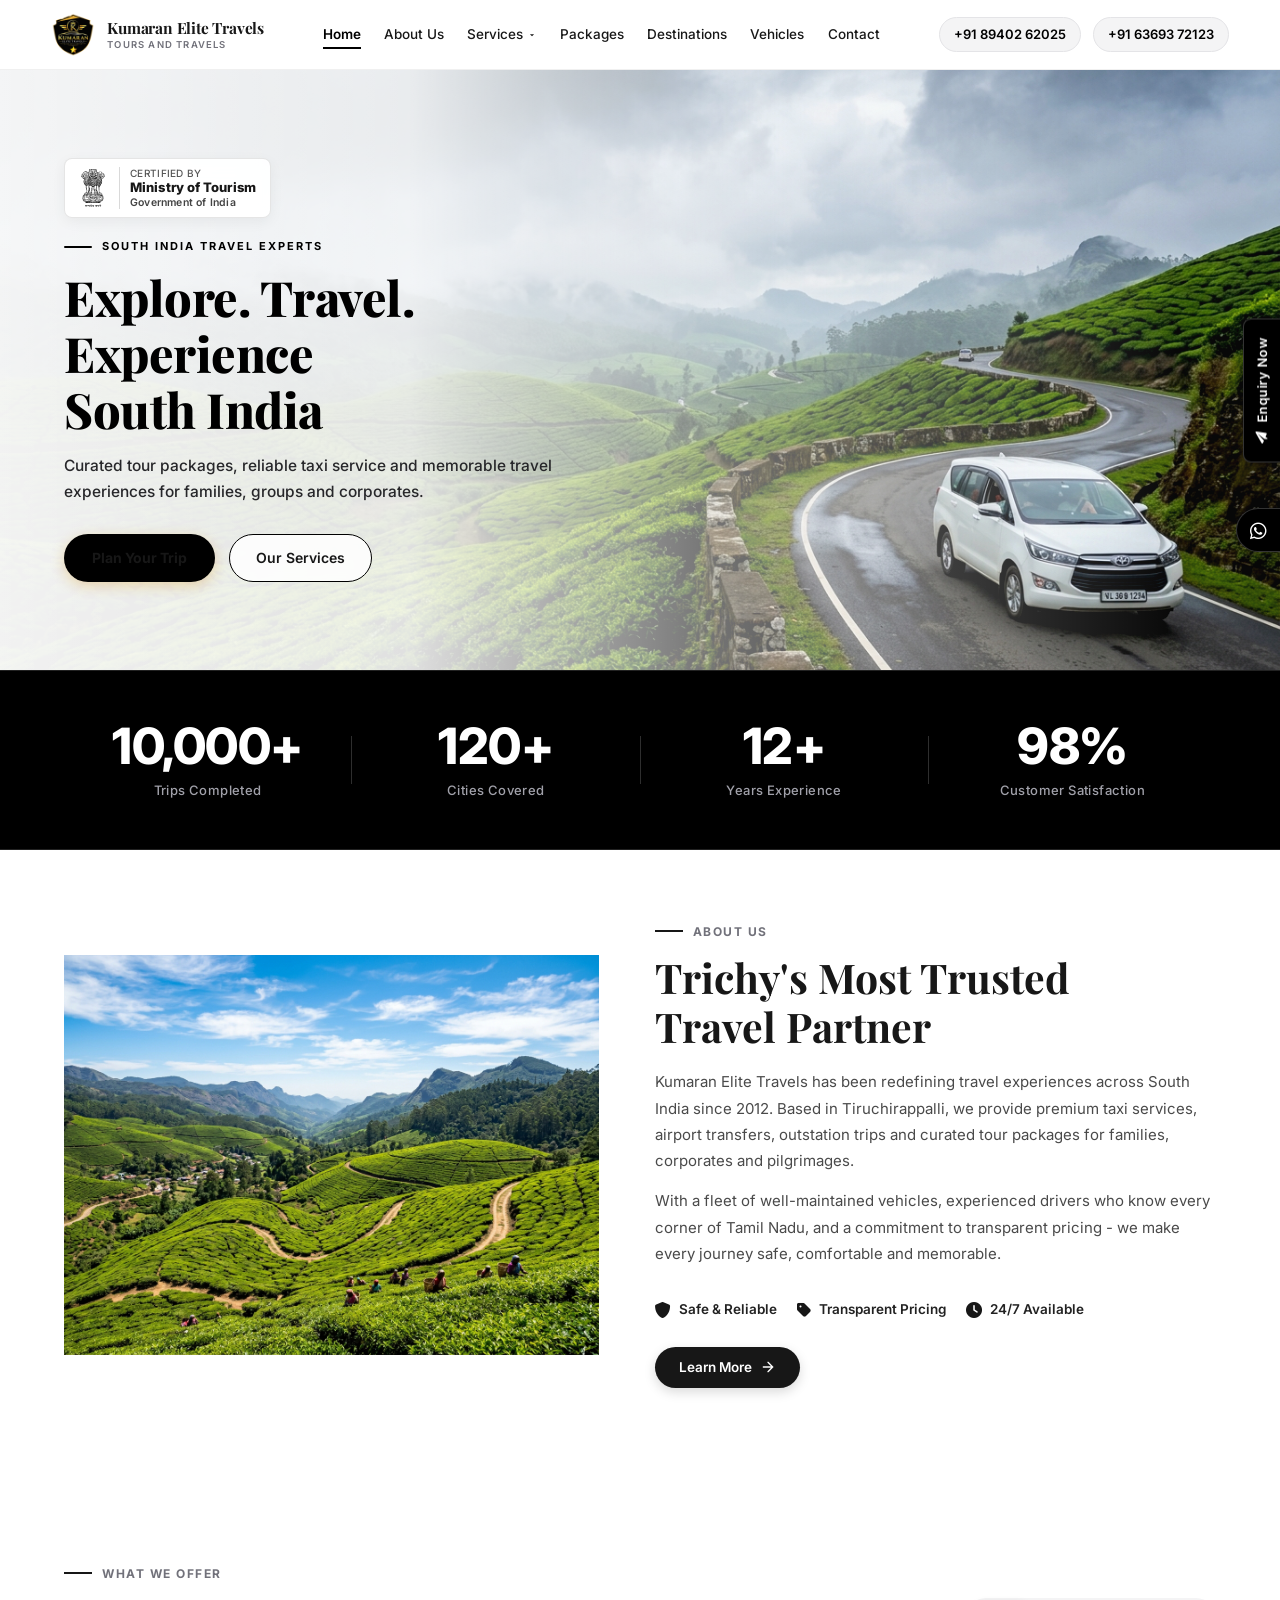
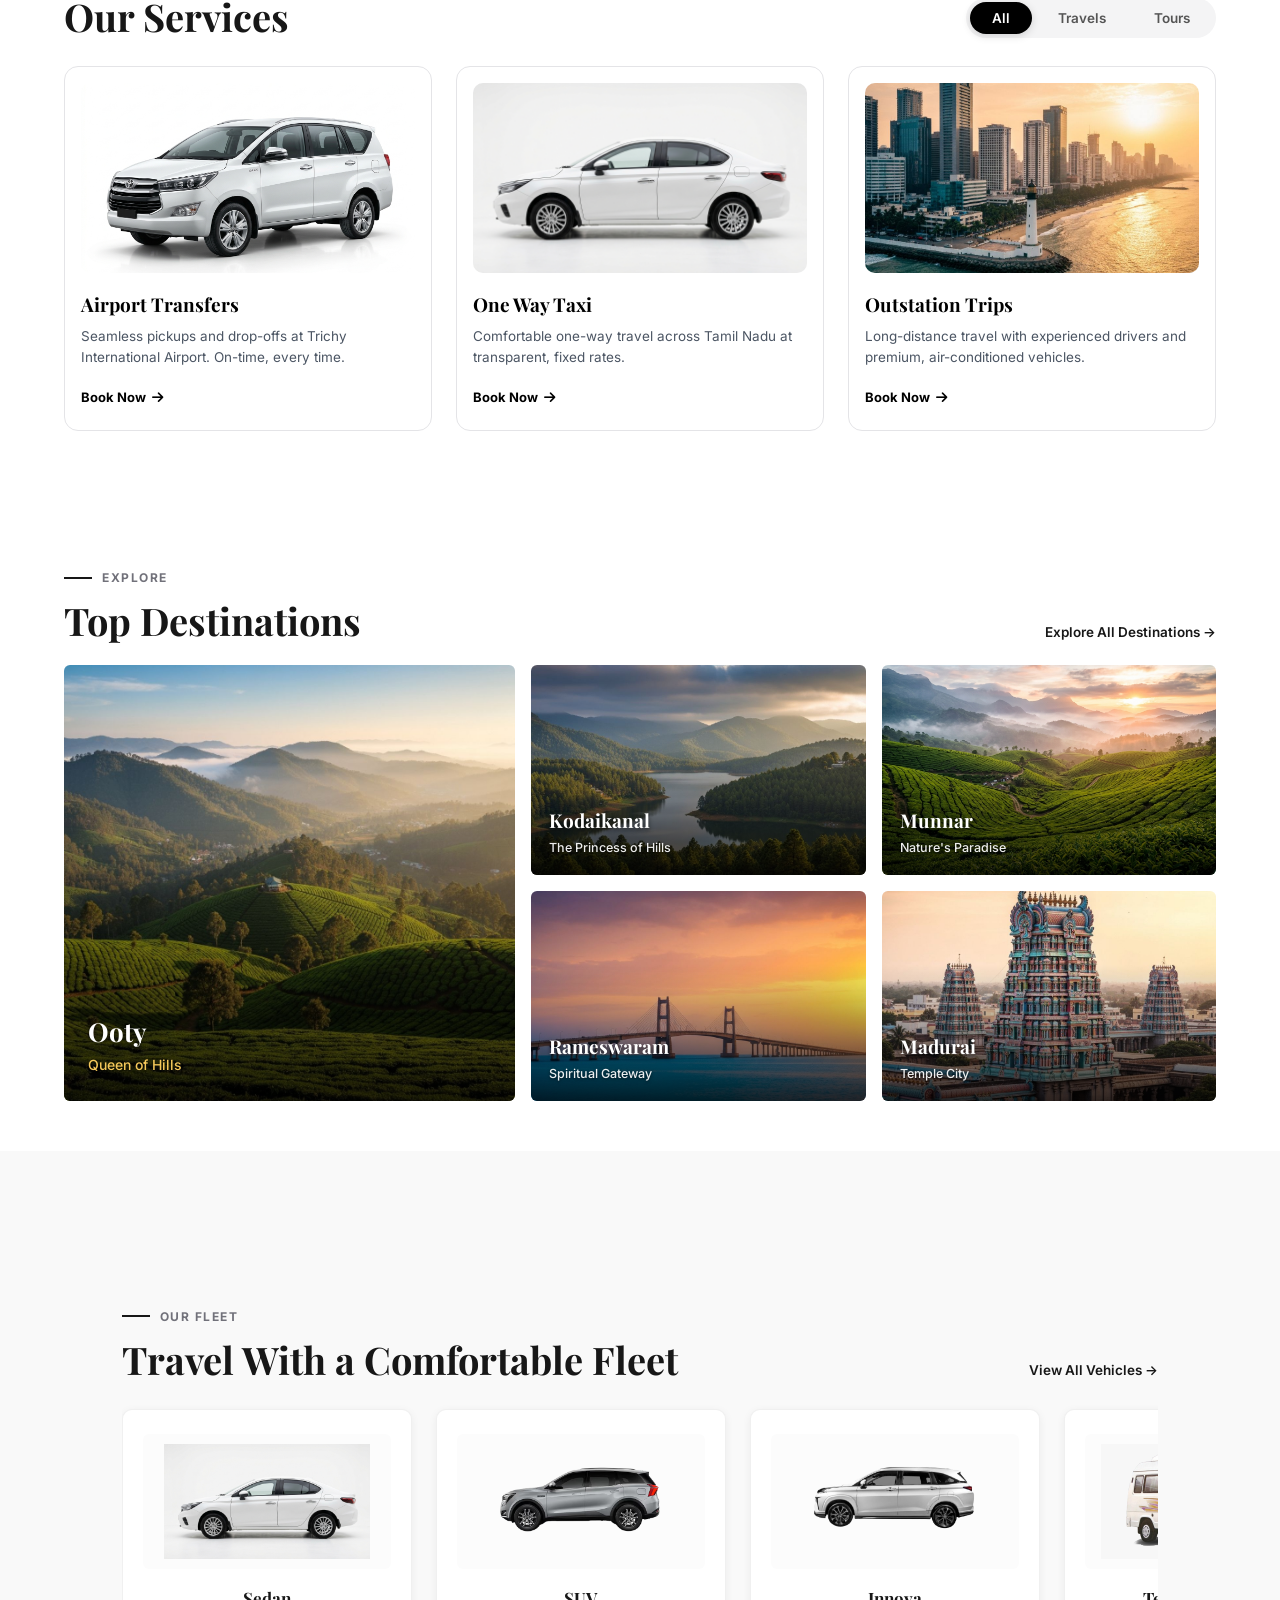
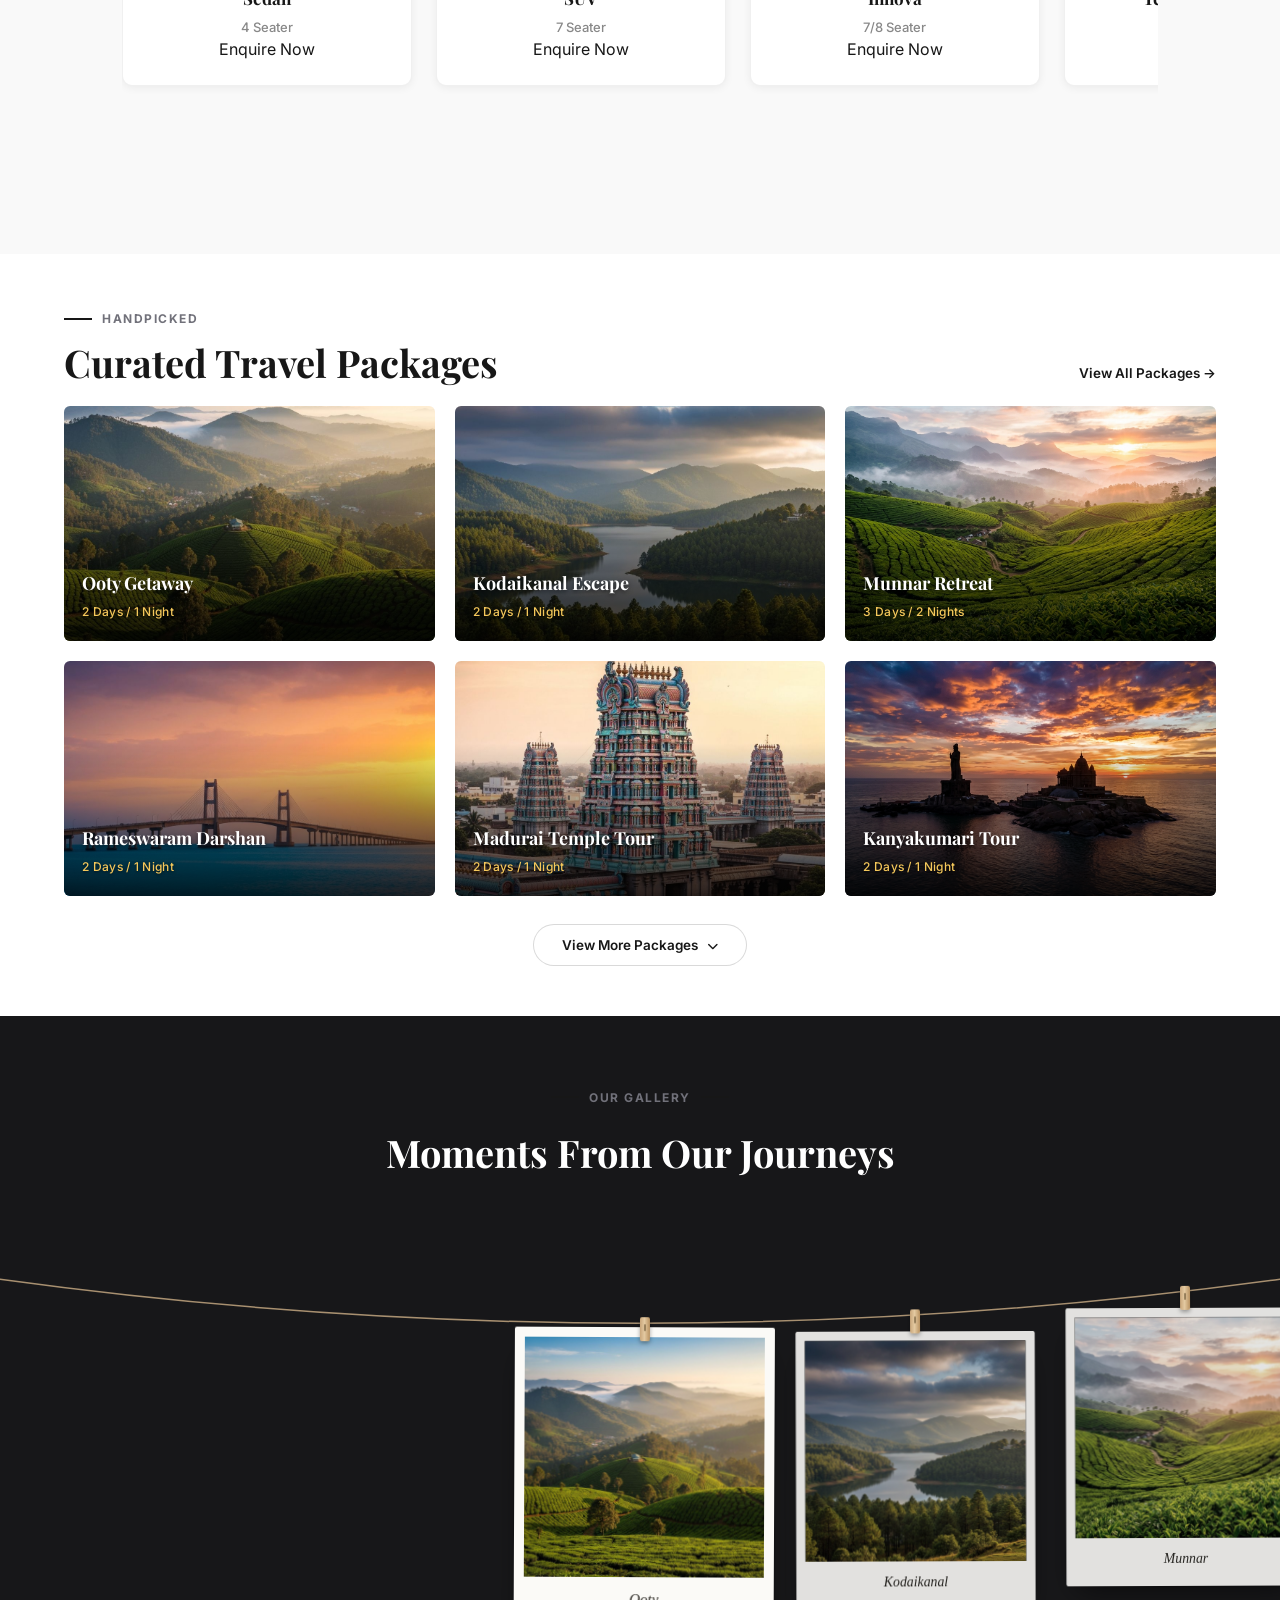
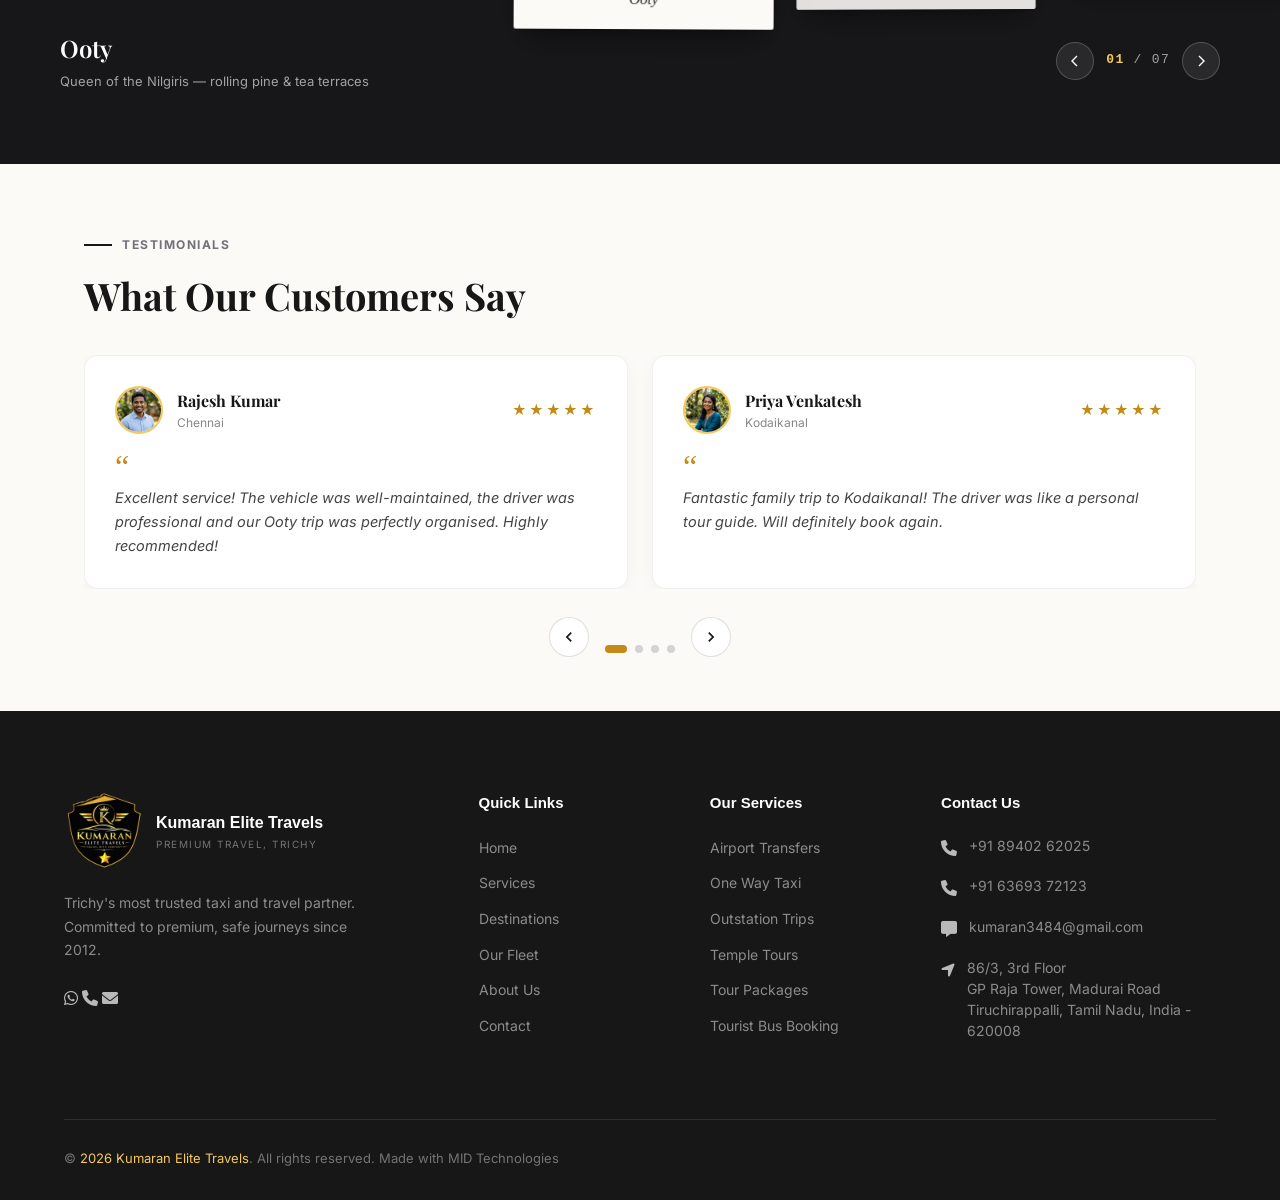
==== commit 5d9fd32d: "feat(hero): convert hero section to full-width responsive slideshow carousel" ====
--- a/index.html
+++ b/index.html
@@ -1,17 +1,21 @@
 <!DOCTYPE html>
 <html lang="en">
+
 <head>
   <meta charset="UTF-8">
   <meta name="viewport" content="width=device-width, initial-scale=1.0">
   <link rel="shortcut icon" href="assets/kumaran_logo.png" type="image/x-icon">
   <title>Kumaran Elite Travels | Best Tours and Travels in Trichy | Taxi Service</title>
-  <meta name="description" content="Kumaran Elite Travels is a trusted tours and travels company in Trichy offering taxi service, airport transfers, one way cabs, outstation taxi, temple tours and South India tour packages.">
-  <meta name="keywords" content="Kumaran Elite Travels, Tours and Travels in Trichy, Trichy Taxi Service, Airport Taxi Trichy, One Way Taxi Trichy, Outstation Taxi Trichy">
+  <meta name="description"
+    content="Kumaran Elite Travels is a trusted tours and travels company in Trichy offering taxi service, airport transfers, one way cabs, outstation taxi, temple tours and South India tour packages.">
+  <meta name="keywords"
+    content="Kumaran Elite Travels, Tours and Travels in Trichy, Trichy Taxi Service, Airport Taxi Trichy, One Way Taxi Trichy, Outstation Taxi Trichy">
   <meta name="robots" content="index, follow">
   <meta name="author" content="Kumaran Elite Travels">
   <link rel="canonical" href="https://kumaranelitetravels.in/">
   <meta property="og:title" content="Kumaran Elite Travels - Best Taxi Service in Trichy">
-  <meta property="og:description" content="Reliable tours and travels in Trichy offering airport transfers, one way taxi, outstation cabs and South India tour packages.">
+  <meta property="og:description"
+    content="Reliable tours and travels in Trichy offering airport transfers, one way taxi, outstation cabs and South India tour packages.">
   <meta property="og:type" content="website">
   <meta property="og:url" content="https://kumaranelitetravels.in/">
   <meta property="og:image" content="https://kumaranelitetravels.in/assets/kumaran_logo.png">
@@ -19,16 +23,21 @@
   <meta property="og:locale" content="en_IN">
   <meta name="twitter:card" content="summary_large_image">
   <meta name="twitter:title" content="Kumaran Elite Travels | Tours and Travels in Trichy">
-  <meta name="twitter:description" content="Trusted taxi and travel service in Trichy for airport transfers, outstation trips and tour packages.">
+  <meta name="twitter:description"
+    content="Trusted taxi and travel service in Trichy for airport transfers, outstation trips and tour packages.">
   <meta name="twitter:image" content="https://kumaranelitetravels.in/assets/kumaran_logo.png">
-  <script type="application/ld+json">{"@context":"https://schema.org","@type":"TravelAgency","name":"Kumaran Elite Travels","url":"https://kumaranelitetravels.in","telephone":"+91 8940262025","email":"kumaran3484@gmail.com","address":{"@type":"PostalAddress","streetAddress":"86/3, 3rd Floor, GP Raja Tower, Madurai Road","addressLocality":"Tiruchirappalli","addressRegion":"Tamil Nadu","postalCode":"620008","addressCountry":"IN"},"priceRange":"Rs","openingHours":"Mo-Su 00:00-23:59"}</script>
+  <script
+    type="application/ld+json">{"@context":"https://schema.org","@type":"TravelAgency","name":"Kumaran Elite Travels","url":"https://kumaranelitetravels.in","telephone":"+91 8940262025","email":"kumaran3484@gmail.com","address":{"@type":"PostalAddress","streetAddress":"86/3, 3rd Floor, GP Raja Tower, Madurai Road","addressLocality":"Tiruchirappalli","addressRegion":"Tamil Nadu","postalCode":"620008","addressCountry":"IN"},"priceRange":"Rs","openingHours":"Mo-Su 00:00-23:59"}</script>
   <link rel="preconnect" href="https://fonts.googleapis.com">
   <link rel="preconnect" href="https://fonts.gstatic.com" crossorigin>
   <link rel="stylesheet" href="https://cdnjs.cloudflare.com/ajax/libs/font-awesome/6.0.0-beta3/css/all.min.css">
-  <link href="https://fonts.googleapis.com/css2?family=Playfair+Display:wght@400;500;600;700;800&family=Inter:wght@300;400;500;600;700&display=swap" rel="stylesheet">
+  <link
+    href="https://fonts.googleapis.com/css2?family=Playfair+Display:wght@400;500;600;700;800&family=Inter:wght@300;400;500;600;700&display=swap"
+    rel="stylesheet">
   <link rel="stylesheet" href="style.css">
   <link rel="stylesheet" href="home.css">
 </head>
+
 <body class="home-page">
   <!-- NAVIGATION HEADER -->
   <nav class="home-nav" id="homeNav">
@@ -43,7 +52,9 @@
       <a href="index.html" class="active">Home</a>
       <a href="about.html">About Us</a>
       <div class="nav-dropdown">
-        <a href="#services">Services <svg class="dropdown-arrow" viewBox="0 0 24 24"><path d="M7 10l5 5 5-5z" fill="currentColor"/></svg></a>
+        <a href="#services">Services <svg class="dropdown-arrow" viewBox="0 0 24 24">
+            <path d="M7 10l5 5 5-5z" fill="currentColor" />
+          </svg></a>
         <div class="dropdown-menu">
           <a href="book.html?service=airport">Airport Transfers</a>
           <a href="book.html?service=oneway">One Way Taxi</a>
@@ -58,334 +69,586 @@
       <a href="#contact">Contact</a>
     </div>
     <div class="nav-actions-right nav-phones">
-      <a href="tel:+918940262025" class="nav-phone-link"><i class="fas fa-phone-alt"></i> <span>+91 89402 62025</span></a>
-      <a href="tel:+916369372123" class="nav-phone-link"><i class="fas fa-phone-alt"></i> <span>+91 63693 72123</span></a>
+      <a href="tel:+918940262025" class="nav-phone-link"> <span>+91 89402 62025</span></a>
+      <a href="tel:+916369372123" class="nav-phone-link"></i> <span>+91 63693 72123</span></a>
     </div>
-    <button class="home-hamburger" id="homeHamburger" aria-label="Open menu"><span></span><span></span><span></span></button>
+    <button class="home-hamburger" id="homeHamburger"
+      aria-label="Open menu"><span></span><span></span><span></span></button>
   </nav>
 
-<!-- Mobile Menu -->
-<div class="home-mobile-menu" id="homeMobileMenu" role="dialog" aria-modal="true">
-  <button class="close-menu" id="homeCloseMenu" aria-label="Close menu">&#x2715;</button>
-  <a href="index.html" onclick="closeHomeMobile()">Home</a>
-  <a href="about.html" onclick="closeHomeMobile()">About Us</a>
-  <a href="#services" onclick="closeHomeMobile()">Services</a>
-  <a href="package.html" onclick="closeHomeMobile()">Packages</a>
-  <a href="#destinations" onclick="closeHomeMobile()">Destinations</a>
-  <a href="vehicle.html" onclick="closeHomeMobile()">Vehicles</a>
-  <a href="#contact" onclick="closeHomeMobile()">Contact</a>
-  <div class="mobile-nav-phones">
-    <a href="tel:+918940262025" class="mobile-phone-link"><i class="fas fa-phone-alt"></i> +91 89402 62025</a>
-    <a href="tel:+916369372123" class="mobile-phone-link"><i class="fas fa-phone-alt"></i> +91 63693 72123</a>
-  </div>
-</div>
-
-<!-- ENQUIRY MODAL -->
-<div class="enquiry-modal-backdrop" id="enquiryModalBackdrop" role="dialog" aria-modal="true" aria-label="Enquiry Form">
-  <div class="enquiry-modal">
-    <button class="enquiry-modal-close" id="enquiryModalClose" aria-label="Close">&#x2715;</button>
-    <div class="enquiry-modal-header">
-      <h3>Plan Your Journey</h3>
-      <p>Fill in your details and we will get back to you shortly.</p>
-    </div>
-    <form class="enquiry-form" id="enquiryForm">
-      <div class="eq-field"><label for="eq-name">Your Name</label><input type="text" id="eq-name" placeholder="e.g. Rajesh Kumar" required autocomplete="name"></div>
-      <div class="eq-field"><label for="eq-phone">Phone Number</label><input type="tel" id="eq-phone" placeholder="+91 98765 43210" required autocomplete="tel"></div>
-      <div class="eq-field"><label for="eq-service">Service Required</label>
-        <select id="eq-service"><option value="">Select a service</option><option>Airport Transfer</option><option>One Way Taxi</option><option>Outstation Trip</option><option>Temple Tour</option><option>South India Tour Package</option><option>Tourist Bus Booking</option></select>
-      </div>
-      <div class="eq-field"><label for="eq-msg">Message (optional)</label><textarea id="eq-msg" rows="3" placeholder="Tell us about your travel plans..."></textarea></div>
-      <div class="eq-actions">
-        <button type="submit" class="eq-submit" id="eqSubmitBtn"><i class="fas fa-paper-plane"></i> Send Enquiry</button>
-        <a href="https://wa.me/918940262025?text=Hi%20Kumaran%20Elite%20Travels%2C%20I%20would%20like%20to%20enquire." target="_blank" class="eq-whatsapp"><i class="fab fa-whatsapp"></i> WhatsApp Us</a>
-      </div>
-    </form>
-  </div>
-</div><main>
-
-<!-- HERO SECTION -->
-<section class="home-hero" id="home">
-  <div class="hero-container">
-    <div class="hero-content-col">
-      <div class="hero-cert">
-        <div class="hero-cert-icon"><img src="assets/emblem_of_india.svg" alt="State Emblem of India" class="hero-emblem-img" width="30" height="42"></div>
-        <div class="hero-cert-text">
-          <span class="cert-line-1">Certified by</span>
-          <strong class="cert-line-2">Ministry of Tourism</strong>
-          <span class="cert-line-3">Government of India</span>
-        </div>
-      </div>
-      <div class="hero-eyebrow"><span class="hero-eyebrow-line"></span><span class="hero-eyebrow-text">SOUTH INDIA TRAVEL EXPERTS</span></div>
-      <h1 class="hero-title">Explore. Travel. Experience<br>South India</h1>
-      <p class="hero-desc">Curated tour packages, reliable taxi service and memorable travel experiences for families, groups and corporates.</p>
-      <div class="hero-actions">
-        <a href="book.html" class="btn-hero-primary">Plan Your Trip</a>
-        <a href="#services" class="btn-hero-secondary">Our Services</a>
-      </div>
-    </div>
-    <div class="hero-image-col">
-      <div class="hero-static-frame">
-        <img src="assets/hero_bg_1.jpg" alt="South India Travel - Kumaran Elite Travels" class="hero-static-img" loading="eager">
-      </div>
+  <!-- Mobile Menu -->
+  <div class="home-mobile-menu" id="homeMobileMenu" role="dialog" aria-modal="true">
+    <button class="close-menu" id="homeCloseMenu" aria-label="Close menu">&#x2715;</button>
+    <a href="index.html" onclick="closeHomeMobile()">Home</a>
+    <a href="about.html" onclick="closeHomeMobile()">About Us</a>
+    <a href="#services" onclick="closeHomeMobile()">Services</a>
+    <a href="package.html" onclick="closeHomeMobile()">Packages</a>
+    <a href="#destinations" onclick="closeHomeMobile()">Destinations</a>
+    <a href="vehicle.html" onclick="closeHomeMobile()">Vehicles</a>
+    <a href="#contact" onclick="closeHomeMobile()">Contact</a>
+    <div class="mobile-nav-phones">
+      <a href="tel:+918940262025" class="mobile-phone-link"><i class="fas fa-phone-alt"></i> +91 89402 62025</a>
+      <a href="tel:+916369372123" class="mobile-phone-link"><i class="fas fa-phone-alt"></i> +91 63693 72123</a>
     </div>
   </div>
-</section>
-
-<!-- ANIMATED STATISTICS STRIP -->
-<section class="stats-strip" id="statsStrip" aria-label="Our achievements">
-  <div class="stats-strip-inner">
-    <div class="stats-strip-item"><div class="ss-number" data-target="10000" data-suffix="+">0</div><div class="ss-label">Trips Completed</div></div>
-    <div class="stats-strip-divider"></div>
-    <div class="stats-strip-item"><div class="ss-number" data-target="120" data-suffix="+">0</div><div class="ss-label">Cities Covered</div></div>
-    <div class="stats-strip-divider"></div>
-    <div class="stats-strip-item"><div class="ss-number" data-target="12" data-suffix="+">0</div><div class="ss-label">Years Experience</div></div>
-    <div class="stats-strip-divider"></div>
-    <div class="stats-strip-item"><div class="ss-number" data-target="98" data-suffix="%">0</div><div class="ss-label">Customer Satisfaction</div></div>
-  </div>
-</section><!-- ABOUT SECTION -->
-<section class="about-section" id="about">
-  <div class="about-inner">
-    <div class="about-image-col">
-      <img src="assets/about_hero.jpg" alt="Kumaran Elite Travels - South India Travel Experience" class="about-hero-img" loading="lazy">
-    </div>
-    <div class="about-content-col">
-      <div class="section-eyebrow"><span class="eyebrow-line"></span><span class="eyebrow-text">ABOUT US</span></div>
-      <h2 class="about-heading">Trichy's Most Trusted<br>Travel Partner</h2>
-      <p class="about-text">Kumaran Elite Travels has been redefining travel experiences across South India since 2012. Based in Tiruchirappalli, we provide premium taxi services, airport transfers, outstation trips and curated tour packages for families, corporates and pilgrimages.</p>
-      <p class="about-text">With a fleet of well-maintained vehicles, experienced drivers who know every corner of Tamil Nadu, and a commitment to transparent pricing - we make every journey safe, comfortable and memorable.</p>
-      <div class="about-pillars">
-        <div class="about-pillar"><i class="fas fa-shield-alt"></i><span>Safe &amp; Reliable</span></div>
-        <div class="about-pillar"><i class="fas fa-tag"></i><span>Transparent Pricing</span></div>
-        <div class="about-pillar"><i class="fas fa-clock"></i><span>24/7 Available</span></div>
-      </div>
-      <a href="about.html" class="about-learn-more">Learn More <svg viewBox="0 0 24 24" fill="none"><path d="M5 12h14M12 5l7 7-7 7" stroke="currentColor" stroke-width="2" stroke-linecap="round"/></svg></a>
+
+  <!-- ENQUIRY MODAL -->
+  <div class="enquiry-modal-backdrop" id="enquiryModalBackdrop" role="dialog" aria-modal="true"
+    aria-label="Enquiry Form">
+    <div class="enquiry-modal">
+      <button class="enquiry-modal-close" id="enquiryModalClose" aria-label="Close">&#x2715;</button>
+      <div class="enquiry-modal-header">
+        <h3>Plan Your Journey</h3>
+        <p>Fill in your details and we will get back to you shortly.</p>
+      </div>
+      <form class="enquiry-form" id="enquiryForm">
+        <div class="eq-field"><label for="eq-name">Your Name</label><input type="text" id="eq-name"
+            placeholder="e.g. Rajesh Kumar" required autocomplete="name"></div>
+        <div class="eq-field"><label for="eq-phone">Phone Number</label><input type="tel" id="eq-phone"
+            placeholder="+91 98765 43210" required autocomplete="tel"></div>
+        <div class="eq-field"><label for="eq-service">Service Required</label>
+          <select id="eq-service">
+            <option value="">Select a service</option>
+            <option>Airport Transfer</option>
+            <option>One Way Taxi</option>
+            <option>Outstation Trip</option>
+            <option>Temple Tour</option>
+            <option>South India Tour Package</option>
+            <option>Tourist Bus Booking</option>
+          </select>
+        </div>
+        <div class="eq-field"><label for="eq-msg">Message (optional)</label><textarea id="eq-msg" rows="3"
+            placeholder="Tell us about your travel plans..."></textarea></div>
+        <div class="eq-actions">
+          <button type="submit" class="eq-submit" id="eqSubmitBtn"><i class="fas fa-paper-plane"></i> Send
+            Enquiry</button>
+          <a href="https://wa.me/918940262025?text=Hi%20Kumaran%20Elite%20Travels%2C%20I%20would%20like%20to%20enquire."
+            target="_blank" class="eq-whatsapp"><i class="fab fa-whatsapp"></i> WhatsApp Us</a>
+        </div>
+      </form>
     </div>
   </div>
-</section>
-
-<!-- OUR SERVICES SECTION -->
-<section class="services-section-home" id="services">
-  <div class="home-section">
-    <div class="services-header-home">
-      <div>
-        <div class="section-eyebrow"><span class="eyebrow-line"></span><span class="eyebrow-text">WHAT WE OFFER</span></div>
-        <h2 class="section-heading">Our Services</h2>
-      </div>
-      <div class="services-filter-tabs" role="tablist" aria-label="Service categories">
-        <button class="svc-tab active" data-filter="all" role="tab" aria-selected="true">All</button>
-        <button class="svc-tab" data-filter="travels" role="tab" aria-selected="false">Travels</button>
-        <button class="svc-tab" data-filter="tours" role="tab" aria-selected="false">Tours</button>
+  <main>
+
+    <!-- HERO SECTION -->
+    <section class="home-hero" id="home">
+      <div class="hero-bg-wrapper">
+        <div class="hero-carousel" id="heroCarousel" aria-hidden="true">
+          <div class="hero-slide active">
+            <img src="assets/hero_bg_1.jpg" alt="South India Travel - Scenic Landscapes" loading="eager" fetchpriority="high">
+          </div>
+          <div class="hero-slide">
+            <img src="assets/hero_bg_2.jpg" alt="South India Travel - Heritage & Destinations" loading="lazy">
+          </div>
+          <div class="hero-slide">
+            <img src="assets/hero_bg_3.jpg" alt="South India Travel - Scenic Routes & Coastal Roads" loading="lazy">
+          </div>
+          <div class="hero-slide">
+            <img src="assets/munnar.jpg" alt="South India Travel - Munnar Hill Station" loading="lazy">
+          </div>
+        </div>
+      </div>
+      <div class="hero-overlay" aria-hidden="true"></div>
+
+      <div class="hero-container">
+        <div class="hero-content-col">
+          <div class="hero-cert">
+            <div class="hero-cert-icon"><img src="assets/emblem_of_india.svg" alt="State Emblem of India"
+                class="hero-emblem-img" width="30" height="42"></div>
+            <div class="hero-cert-text">
+              <span class="cert-line-1">Certified by</span>
+              <strong class="cert-line-2">Ministry of Tourism</strong>
+              <span class="cert-line-3">Government of India</span>
+            </div>
+          </div>
+          <div class="hero-eyebrow"><span class="hero-eyebrow-line"></span><span class="hero-eyebrow-text">SOUTH INDIA
+              TRAVEL EXPERTS</span></div>
+          <h1 class="hero-title">Explore. Travel. Experience<br>South India</h1>
+          <p class="hero-desc">Curated tour packages, reliable taxi service and memorable travel experiences for
+            families, groups and corporates.</p>
+          <div class="hero-actions">
+            <a href="book.html" class="btn-hero-primary">Plan Your Trip</a>
+            <a href="#services" class="btn-hero-secondary">Our Services</a>
+          </div>
+        </div>
+      </div>
+    </section>
+
+    <!-- ANIMATED STATISTICS STRIP -->
+    <section class="stats-strip" id="statsStrip" aria-label="Our achievements">
+      <div class="stats-strip-inner">
+        <div class="stats-strip-item">
+          <div class="ss-number" data-target="10000" data-suffix="+">0</div>
+          <div class="ss-label">Trips Completed</div>
+        </div>
+        <div class="stats-strip-divider"></div>
+        <div class="stats-strip-item">
+          <div class="ss-number" data-target="120" data-suffix="+">0</div>
+          <div class="ss-label">Cities Covered</div>
+        </div>
+        <div class="stats-strip-divider"></div>
+        <div class="stats-strip-item">
+          <div class="ss-number" data-target="12" data-suffix="+">0</div>
+          <div class="ss-label">Years Experience</div>
+        </div>
+        <div class="stats-strip-divider"></div>
+        <div class="stats-strip-item">
+          <div class="ss-number" data-target="98" data-suffix="%">0</div>
+          <div class="ss-label">Customer Satisfaction</div>
+        </div>
+      </div>
+    </section><!-- ABOUT SECTION -->
+    <section class="about-section" id="about">
+      <div class="about-inner">
+        <div class="about-image-col">
+          <img src="assets/about_hero.jpg" alt="Kumaran Elite Travels - South India Travel Experience"
+            class="about-hero-img" loading="lazy">
+        </div>
+        <div class="about-content-col">
+          <div class="section-eyebrow"><span class="eyebrow-line"></span><span class="eyebrow-text">ABOUT US</span>
+          </div>
+          <h2 class="about-heading">Trichy's Most Trusted<br>Travel Partner</h2>
+          <p class="about-text">Kumaran Elite Travels has been redefining travel experiences across South India since
+            2012. Based in Tiruchirappalli, we provide premium taxi services, airport transfers, outstation trips and
+            curated tour packages for families, corporates and pilgrimages.</p>
+          <p class="about-text">With a fleet of well-maintained vehicles, experienced drivers who know every corner of
+            Tamil Nadu, and a commitment to transparent pricing - we make every journey safe, comfortable and memorable.
+          </p>
+          <div class="about-pillars">
+            <div class="about-pillar"><i class="fas fa-shield-alt"></i><span>Safe &amp; Reliable</span></div>
+            <div class="about-pillar"><i class="fas fa-tag"></i><span>Transparent Pricing</span></div>
+            <div class="about-pillar"><i class="fas fa-clock"></i><span>24/7 Available</span></div>
+          </div>
+          <a href="about.html" class="about-learn-more">Learn More <svg viewBox="0 0 24 24" fill="none">
+              <path d="M5 12h14M12 5l7 7-7 7" stroke="currentColor" stroke-width="2" stroke-linecap="round" />
+            </svg></a>
+        </div>
+      </div>
+    </section>
+
+    <!-- OUR SERVICES SECTION -->
+    <section class="services-section-home" id="services">
+      <div class="home-section">
+        <div class="services-header-home">
+          <div>
+            <div class="section-eyebrow"><span class="eyebrow-line"></span><span class="eyebrow-text">WHAT WE
+                OFFER</span></div>
+            <h2 class="section-heading">Our Services</h2>
+          </div>
+          <div class="services-filter-tabs" role="tablist" aria-label="Service categories">
+            <button class="svc-tab active" data-filter="all" role="tab" aria-selected="true">All</button>
+            <button class="svc-tab" data-filter="travels" role="tab" aria-selected="false">Travels</button>
+            <button class="svc-tab" data-filter="tours" role="tab" aria-selected="false">Tours</button>
+          </div>
+        </div>
+        <div class="services-cards-grid" id="services-grid">
+          <a href="book.html?service=airport" class="svc-card" data-category="travels">
+            <div class="svc-card-thumb">
+              <img src="assets/hero_vehicle.jpg" alt="Airport Transfers" loading="lazy">
+            </div>
+            <h3 class="svc-card-name">Airport Transfers</h3>
+            <p class="svc-card-desc">Seamless pickups and drop-offs at Trichy International Airport. On-time, every
+              time.</p>
+            <span class="svc-card-link">Book Now <i class="fas fa-arrow-right"></i></span>
+          </a>
+          <a href="book.html?service=oneway" class="svc-card" data-category="travels">
+            <div class="svc-card-thumb">
+              <img src="assets/sedan.jpg" alt="One Way Taxi" loading="lazy">
+            </div>
+            <h3 class="svc-card-name">One Way Taxi</h3>
+            <p class="svc-card-desc">Comfortable one-way travel across Tamil Nadu at transparent, fixed rates.</p>
+            <span class="svc-card-link">Book Now <i class="fas fa-arrow-right"></i></span>
+          </a>
+          <a href="book.html?service=outstation" class="svc-card" data-category="travels">
+            <div class="svc-card-thumb">
+              <img src="assets/chennai.jpg" alt="Outstation Trips" loading="lazy">
+            </div>
+            <h3 class="svc-card-name">Outstation Trips</h3>
+            <p class="svc-card-desc">Long-distance travel with experienced drivers and premium, air-conditioned
+              vehicles.</p>
+            <span class="svc-card-link">Book Now <i class="fas fa-arrow-right"></i></span>
+          </a>
+          <a href="package.html" class="svc-card" data-category="tours">
+            <div class="svc-card-thumb">
+              <img src="assets/rameswaram.jpg" alt="Temple Tours" loading="lazy">
+            </div>
+            <h3 class="svc-card-name">Temple Tours</h3>
+            <p class="svc-card-desc">Curated spiritual journeys to sacred temples across Tamil Nadu with expert local
+              guides.</p>
+            <span class="svc-card-link">View Packages <i class="fas fa-arrow-right"></i></span>
+          </a>
+          <a href="package.html" class="svc-card" data-category="tours">
+            <div class="svc-card-thumb">
+              <img src="assets/munnar.jpg" alt="South India Tour Packages" loading="lazy">
+            </div>
+            <h3 class="svc-card-name">South India Tour Packages</h3>
+            <p class="svc-card-desc">All-inclusive packages covering culture, nature, heritage and scenic landscapes.
+            </p>
+            <span class="svc-card-link">View Packages <i class="fas fa-arrow-right"></i></span>
+          </a>
+          <a href="vehicle.html" class="svc-card" data-category="tours">
+            <div class="svc-card-thumb">
+              <img src="assets/tempo_traveller.png" alt="Tourist Bus Booking" loading="lazy">
+            </div>
+            <h3 class="svc-card-name">Tourist Bus Booking</h3>
+            <p class="svc-card-desc">Comfortable and reliable buses for group tours, temple trips and outstation travel.
+            </p>
+            <span class="svc-card-link">Book Now <i class="fas fa-arrow-right"></i></span>
+          </a>
+        </div>
+      </div>
+    </section><!-- TOP DESTINATIONS -->
+    <section class="home-section" id="destinations">
+      <div class="section-header-row">
+        <div>
+          <div class="section-eyebrow"><span class="eyebrow-line"></span><span class="eyebrow-text">EXPLORE</span></div>
+          <h2 class="section-heading">Top Destinations</h2>
+        </div>
+        <a href="package.html" class="view-all-link">Explore All Destinations &#x2192;</a>
+      </div>
+      <div class="dest-collage">
+        <a href="package.html" class="dest-item dest-item-prominent"><img src="assets/ooty.jpg"
+            alt="Ooty - Queen of Hills" loading="lazy">
+          <div class="dest-overlay"></div>
+          <div class="dest-info">
+            <h3>Ooty</h3><span>Queen of Hills</span>
+          </div>
+        </a>
+        <a href="package.html" class="dest-item"><img src="assets/kodaikanal.jpg" alt="Kodaikanal" loading="lazy">
+          <div class="dest-overlay"></div>
+          <div class="dest-info">
+            <h3>Kodaikanal</h3><span>The Princess of Hills</span>
+          </div>
+        </a>
+        <a href="package.html" class="dest-item"><img src="assets/munnar.jpg" alt="Munnar" loading="lazy">
+          <div class="dest-overlay"></div>
+          <div class="dest-info">
+            <h3>Munnar</h3><span>Nature's Paradise</span>
+          </div>
+        </a>
+        <a href="package.html" class="dest-item"><img src="assets/rameswaram.jpg" alt="Rameswaram" loading="lazy">
+          <div class="dest-overlay"></div>
+          <div class="dest-info">
+            <h3>Rameswaram</h3><span>Spiritual Gateway</span>
+          </div>
+        </a>
+        <a href="package.html" class="dest-item"><img src="assets/madurai.jpg" alt="Madurai" loading="lazy">
+          <div class="dest-overlay"></div>
+          <div class="dest-info">
+            <h3>Madurai</h3><span>Temple City</span>
+          </div>
+        </a>
+      </div>
+    </section>
+
+    <!-- VEHICLE FLEET -->
+    <section class="fleet-section-new" id="fleet">
+      <div class="home-section">
+        <div class="section-header-row">
+          <div>
+            <div class="section-eyebrow"><span class="eyebrow-line"></span><span class="eyebrow-text">OUR FLEET</span>
+            </div>
+            <h2 class="section-heading">Travel With a Comfortable Fleet</h2>
+          </div>
+          <a href="vehicle.html" class="view-all-link">View All Vehicles &#x2192;</a>
+        </div>
+        <div class="fleet-grid-new">
+          <a href="vehicle.html" class="fleet-item">
+            <div class="fleet-item-img"><img src="assets/sedan.jpg" alt="Sedan taxi" loading="lazy"></div>
+            <h4>Sedan</h4><span>4 Seater</span>
+            <div class="fleet-item-cta">Enquire Now</div>
+          </a>
+          <a href="vehicle.html" class="fleet-item">
+            <div class="fleet-item-img"><img src="assets/xuv.png" alt="SUV" loading="lazy"></div>
+            <h4>SUV</h4><span>7 Seater</span>
+            <div class="fleet-item-cta">Enquire Now</div>
+          </a>
+          <a href="vehicle.html" class="fleet-item">
+            <div class="fleet-item-img"><img src="assets/hycross.png" alt="Innova" loading="lazy"></div>
+            <h4>Innova</h4><span>7/8 Seater</span>
+            <div class="fleet-item-cta">Enquire Now</div>
+          </a>
+          <a href="vehicle.html" class="fleet-item">
+            <div class="fleet-item-img"><img src="assets/tempo_traveller.png" alt="Tempo Traveller" loading="lazy">
+            </div>
+            <h4>Tempo Traveller</h4><span>12 Seater</span>
+            <div class="fleet-item-cta">Enquire Now</div>
+          </a>
+        </div>
+      </div>
+    </section>
+
+    <!-- CURATED TRAVEL PACKAGES -->
+    <section class="home-section" id="packages">
+      <div class="section-header-row">
+        <div>
+          <div class="section-eyebrow"><span class="eyebrow-line"></span><span class="eyebrow-text">HANDPICKED</span>
+          </div>
+          <h2 class="section-heading">Curated Travel Packages</h2>
+        </div>
+        <a href="package.html" class="view-all-link">View All Packages &#x2192;</a>
+      </div>
+      <div class="pkg-grid" id="pkgGrid">
+        <a href="package.html" class="pkg-card"><img src="assets/ooty.jpg" alt="Ooty Getaway" loading="lazy">
+          <div class="pkg-overlay"></div>
+          <div class="pkg-info">
+            <h4>Ooty Getaway</h4><span>2 Days / 1 Night</span>
+          </div>
+        </a>
+        <a href="package.html" class="pkg-card"><img src="assets/kodaikanal.jpg" alt="Kodaikanal Escape" loading="lazy">
+          <div class="pkg-overlay"></div>
+          <div class="pkg-info">
+            <h4>Kodaikanal Escape</h4><span>2 Days / 1 Night</span>
+          </div>
+        </a>
+        <a href="package.html" class="pkg-card"><img src="assets/munnar.jpg" alt="Munnar Retreat" loading="lazy">
+          <div class="pkg-overlay"></div>
+          <div class="pkg-info">
+            <h4>Munnar Retreat</h4><span>3 Days / 2 Nights</span>
+          </div>
+        </a>
+        <a href="package.html" class="pkg-card"><img src="assets/rameswaram.jpg" alt="Rameswaram Darshan"
+            loading="lazy">
+          <div class="pkg-overlay"></div>
+          <div class="pkg-info">
+            <h4>Rameswaram Darshan</h4><span>2 Days / 1 Night</span>
+          </div>
+        </a>
+        <a href="package.html" class="pkg-card"><img src="assets/madurai.jpg" alt="Madurai Temple Tour" loading="lazy">
+          <div class="pkg-overlay"></div>
+          <div class="pkg-info">
+            <h4>Madurai Temple Tour</h4><span>2 Days / 1 Night</span>
+          </div>
+        </a>
+        <a href="package.html" class="pkg-card"><img src="assets/kanyakumari.jpg" alt="Kanyakumari Tour" loading="lazy">
+          <div class="pkg-overlay"></div>
+          <div class="pkg-info">
+            <h4>Kanyakumari Tour</h4><span>2 Days / 1 Night</span>
+          </div>
+        </a>
+        <a href="package.html" class="pkg-card"><img src="assets/nilgiri.jpg" alt="Nilgiri Explorer" loading="lazy">
+          <div class="pkg-overlay"></div>
+          <div class="pkg-info">
+            <h4>Nilgiri Explorer</h4><span>4 Days / 3 Nights</span>
+          </div>
+        </a>
+        <a href="package.html" class="pkg-card"><img src="assets/heritage.jpg" alt="Tamil Nadu Heritage" loading="lazy">
+          <div class="pkg-overlay"></div>
+          <div class="pkg-info">
+            <h4>Tamil Nadu Heritage</h4><span>4 Days / 3 Nights</span>
+          </div>
+        </a>
+        <a href="package.html" class="pkg-card"><img src="assets/chennai.jpg" alt="Chennai City Tour" loading="lazy">
+          <div class="pkg-overlay"></div>
+          <div class="pkg-info">
+            <h4>Chennai City Tour</h4><span>1 Day</span>
+          </div>
+        </a>
+      </div>
+      <div class="pkg-toggle-wrapper">
+        <button type="button" class="btn-pkg-toggle" id="pkgToggleBtn" aria-expanded="false">
+          <span class="btn-text">View More Packages</span>
+          <i class="fas fa-chevron-down toggle-icon"></i>
+        </button>
+      </div>
+    </section><!-- GALLERY SECTION - Polaroid Carousel -->
+    <section class="gallery-section" id="gallery">
+      <div class="gallery-header">
+        <div class="section-eyebrow centered"><span class="eyebrow-line"></span><span class="eyebrow-text">OUR
+            GALLERY</span><span class="eyebrow-line"></span></div>
+        <h2 class="gallery-heading">Moments From Our Journeys</h2>
+      </div>
+      <div class="polaroid-stage" id="polaroidStage" role="region" aria-label="Gallery carousel" tabindex="0">
+        <svg class="polaroid-string-svg" aria-hidden="true">
+          <path id="polaroidStringPath" fill="none" stroke="#a89070" stroke-width="1.5" stroke-linecap="round" />
+        </svg>
+        <div class="polaroid-cards" id="polaroidCards"></div>
+        <div class="polaroid-bar">
+          <div class="polaroid-caption" id="polaroidCaption" aria-live="polite"></div>
+          <div class="polaroid-controls">
+            <button type="button" class="pol-btn" id="polPrevBtn" aria-label="Previous photo">
+              <svg width="16" height="16" viewBox="0 0 16 16" fill="none">
+                <path d="M10 3 5 8l5 5" stroke="currentColor" stroke-width="1.4" />
+              </svg>
+            </button>
+            <span class="pol-count" id="polCount" aria-hidden="true"><b>01</b> / 07</span>
+            <button type="button" class="pol-btn" id="polNextBtn" aria-label="Next photo">
+              <svg width="16" height="16" viewBox="0 0 16 16" fill="none">
+                <path d="m6 3 5 5-5 5" stroke="currentColor" stroke-width="1.4" />
+              </svg>
+            </button>
+          </div>
+        </div>
+        <div class="pol-sr-only" aria-live="polite" id="polAriaLive"></div>
+      </div>
+    </section>
+
+    <!-- CUSTOMER REVIEWS -->
+    <section class="reviews-section" id="reviews">
+      <div class="reviews-container">
+        <div class="reviews-header-row">
+          <div class="section-eyebrow"><span class="eyebrow-line"></span><span class="eyebrow-text">TESTIMONIALS</span>
+          </div>
+          <h2 class="reviews-title">What Our Customers Say</h2>
+        </div>
+        <div class="reviews-carousel-wrap">
+          <div class="reviews-track" id="reviewsTrack">
+            <div class="review-slide">
+              <div class="review-card">
+                <div class="review-card-top"><img src="assets/customer_1.jpg" alt="Rajesh Kumar"
+                    class="review-card-avatar" loading="lazy">
+                  <div>
+                    <div class="review-card-name">Rajesh Kumar</div>
+                    <div class="review-card-city">Chennai</div>
+                  </div>
+                  <div class="review-card-stars">&#9733;&#9733;&#9733;&#9733;&#9733;</div>
+                </div><span class="review-card-quote">&ldquo;</span>
+                <p class="review-card-text">Excellent service! The vehicle was well-maintained, the driver was
+                  professional and our Ooty trip was perfectly organised. Highly recommended!</p>
+              </div>
+            </div>
+            <div class="review-slide">
+              <div class="review-card">
+                <div class="review-card-top"><img src="assets/customer_2.jpg" alt="Priya Venkatesh"
+                    class="review-card-avatar" loading="lazy">
+                  <div>
+                    <div class="review-card-name">Priya Venkatesh</div>
+                    <div class="review-card-city">Kodaikanal</div>
+                  </div>
+                  <div class="review-card-stars">&#9733;&#9733;&#9733;&#9733;&#9733;</div>
+                </div><span class="review-card-quote">&ldquo;</span>
+                <p class="review-card-text">Fantastic family trip to Kodaikanal! The driver was like a personal tour
+                  guide. Will definitely book again.</p>
+              </div>
+            </div>
+            <div class="review-slide">
+              <div class="review-card">
+                <div class="review-card-top"><img src="assets/customer_1.jpg" alt="Mohammed Ashraf"
+                    class="review-card-avatar" loading="lazy">
+                  <div>
+                    <div class="review-card-name">Mohammed Ashraf</div>
+                    <div class="review-card-city">Trichy</div>
+                  </div>
+                  <div class="review-card-stars">&#9733;&#9733;&#9733;&#9733;&#9733;</div>
+                </div><span class="review-card-quote">&ldquo;</span>
+                <p class="review-card-text">Pilgrimage trip to Rameswaram was perfectly arranged. Kumaran Elite Travels
+                  made everything smooth and comfortable.</p>
+              </div>
+            </div>
+            <div class="review-slide">
+              <div class="review-card">
+                <div class="review-card-top"><img src="assets/customer_2.jpg" alt="Sowmya Nair"
+                    class="review-card-avatar" loading="lazy">
+                  <div>
+                    <div class="review-card-name">Sowmya Nair</div>
+                    <div class="review-card-city">Madurai</div>
+                  </div>
+                  <div class="review-card-stars">&#9733;&#9733;&#9733;&#9733;&#9733;</div>
+                </div><span class="review-card-quote">&ldquo;</span>
+                <p class="review-card-text">Super transparent pricing - what they quoted is exactly what I paid. No
+                  hidden charges at all.</p>
+              </div>
+            </div>
+          </div>
+        </div>
+        <div class="reviews-nav-row">
+          <button id="reviewPrev" class="reviews-nav-btn" aria-label="Previous review"><svg viewBox="0 0 24 24"
+              fill="currentColor">
+              <path d="M15.41 7.41L14 6l-6 6 6 6 1.41-1.41L10.83 12z" />
+            </svg></button>
+          <div class="review-dots" id="reviewDots">
+            <span class="active" data-idx="0"></span><span data-idx="1"></span><span data-idx="2"></span><span
+              data-idx="3"></span>
+          </div>
+          <button id="reviewNext" class="reviews-nav-btn" aria-label="Next review"><svg viewBox="0 0 24 24"
+              fill="currentColor">
+              <path d="M10 6L8.59 7.41 13.17 12l-4.58 4.59L10 18l6-6z" />
+            </svg></button>
+        </div>
+      </div>
+    </section>
+
+
+
+  </main><!-- FOOTER -->
+  <footer id="contact">
+    <div class="footer-inner">
+      <div class="footer-grid">
+        <div class="footer-brand">
+          <div class="footer-logo">
+            <img src="assets/kumaran_logo.png" alt="Kumaran Elite Travels" height="80" width="80" loading="lazy">
+            <div class="footer-logo-text">
+              <div class="brand">Kumaran Elite Travels</div>
+              <div class="sub">Premium Travel, Trichy</div>
+            </div>
+          </div>
+          <p class="footer-desc">Trichy's most trusted taxi and travel partner. Committed to premium, safe journeys
+            since 2012.</p>
+          <div class="footer-social">
+            <a href="https://wa.me/918940262025" target="_blank" aria-label="WhatsApp" class="footer-social-btn"><i
+                class="fab fa-whatsapp"></i></a>
+            <a href="tel:+918940262025" aria-label="Call us" class="footer-social-btn"><i class="fas fa-phone"></i></a>
+            <a href="mailto:kumaran3484@gmail.com" aria-label="Email us" class="footer-social-btn"><i
+                class="fas fa-envelope"></i></a>
+          </div>
+        </div>
+        <div class="footer-col">
+          <h4>Quick Links</h4>
+          <ul>
+            <li><a href="#home">Home</a></li>
+            <li><a href="#services">Services</a></li>
+            <li><a href="#destinations">Destinations</a></li>
+            <li><a href="vehicle.html">Our Fleet</a></li>
+            <li><a href="about.html">About Us</a></li>
+            <li><a href="#contact">Contact</a></li>
+          </ul>
+        </div>
+        <div class="footer-col">
+          <h4>Our Services</h4>
+          <ul>
+            <li><a href="book.html?service=airport">Airport Transfers</a></li>
+            <li><a href="book.html?service=oneway">One Way Taxi</a></li>
+            <li><a href="book.html?service=outstation">Outstation Trips</a></li>
+            <li><a href="package.html">Temple Tours</a></li>
+            <li><a href="package.html">Tour Packages</a></li>
+            <li><a href="vehicle.html">Tourist Bus Booking</a></li>
+          </ul>
+        </div>
+        <div class="footer-col">
+          <h4>Contact Us</h4>
+          <div class="contact-item"><span class="contact-icon"><i class="fas fa-phone"></i></span><span
+              class="contact-text"><a href="tel:+918940262025" style="color:inherit;">+91 89402 62025</a></span></div>
+          <div class="contact-item"><span class="contact-icon"><i class="fas fa-phone"></i></span><span
+              class="contact-text"><a href="tel:+916369372123" style="color:inherit;">+91 63693 72123</a></span></div>
+          <div class="contact-item"><span class="contact-icon"><i class="fas fa-message"></i></span><span
+              class="contact-text">kumaran3484@gmail.com</span></div>
+          <div class="contact-item"><span class="contact-icon"><i class="fas fa-location-arrow"></i></span><span
+              class="contact-text">86/3, 3rd Floor<br>GP Raja Tower, Madurai Road<br>Tiruchirappalli, Tamil Nadu, India
+              - 620008</span></div>
+        </div>
+      </div>
+      <div class="footer-bottom">
+        <div class="footer-copy">&copy; <span id="year"></span> <span>Kumaran Elite Travels</span>. All rights reserved.
+          Made with MID Technologies</div>
       </div>
     </div>
-    <div class="services-cards-grid" id="services-grid">
-      <a href="book.html?service=airport" class="svc-card" data-category="travels">
-        <div class="svc-card-thumb">
-          <img src="assets/hero_vehicle.jpg" alt="Airport Transfers" loading="lazy">
-        </div>
-        <h3 class="svc-card-name">Airport Transfers</h3>
-        <p class="svc-card-desc">Seamless pickups and drop-offs at Trichy International Airport. On-time, every time.</p>
-        <span class="svc-card-link">Book Now <i class="fas fa-arrow-right"></i></span>
-      </a>
-      <a href="book.html?service=oneway" class="svc-card" data-category="travels">
-        <div class="svc-card-thumb">
-          <img src="assets/sedan.jpg" alt="One Way Taxi" loading="lazy">
-        </div>
-        <h3 class="svc-card-name">One Way Taxi</h3>
-        <p class="svc-card-desc">Comfortable one-way travel across Tamil Nadu at transparent, fixed rates.</p>
-        <span class="svc-card-link">Book Now <i class="fas fa-arrow-right"></i></span>
-      </a>
-      <a href="book.html?service=outstation" class="svc-card" data-category="travels">
-        <div class="svc-card-thumb">
-          <img src="assets/chennai.jpg" alt="Outstation Trips" loading="lazy">
-        </div>
-        <h3 class="svc-card-name">Outstation Trips</h3>
-        <p class="svc-card-desc">Long-distance travel with experienced drivers and premium, air-conditioned vehicles.</p>
-        <span class="svc-card-link">Book Now <i class="fas fa-arrow-right"></i></span>
-      </a>
-      <a href="package.html" class="svc-card" data-category="tours">
-        <div class="svc-card-thumb">
-          <img src="assets/rameswaram.jpg" alt="Temple Tours" loading="lazy">
-        </div>
-        <h3 class="svc-card-name">Temple Tours</h3>
-        <p class="svc-card-desc">Curated spiritual journeys to sacred temples across Tamil Nadu with expert local guides.</p>
-        <span class="svc-card-link">View Packages <i class="fas fa-arrow-right"></i></span>
-      </a>
-      <a href="package.html" class="svc-card" data-category="tours">
-        <div class="svc-card-thumb">
-          <img src="assets/munnar.jpg" alt="South India Tour Packages" loading="lazy">
-        </div>
-        <h3 class="svc-card-name">South India Tour Packages</h3>
-        <p class="svc-card-desc">All-inclusive packages covering culture, nature, heritage and scenic landscapes.</p>
-        <span class="svc-card-link">View Packages <i class="fas fa-arrow-right"></i></span>
-      </a>
-      <a href="vehicle.html" class="svc-card" data-category="tours">
-        <div class="svc-card-thumb">
-          <img src="assets/tempo_traveller.png" alt="Tourist Bus Booking" loading="lazy">
-        </div>
-        <h3 class="svc-card-name">Tourist Bus Booking</h3>
-        <p class="svc-card-desc">Comfortable and reliable buses for group tours, temple trips and outstation travel.</p>
-        <span class="svc-card-link">Book Now <i class="fas fa-arrow-right"></i></span>
-      </a>
-    </div>
-  </div>
-</section><!-- TOP DESTINATIONS -->
-<section class="home-section" id="destinations">
-  <div class="section-header-row">
-    <div>
-      <div class="section-eyebrow"><span class="eyebrow-line"></span><span class="eyebrow-text">EXPLORE</span></div>
-      <h2 class="section-heading">Top Destinations</h2>
-    </div>
-    <a href="package.html" class="view-all-link">Explore All Destinations &#x2192;</a>
-  </div>
-  <div class="dest-collage">
-    <a href="package.html" class="dest-item dest-item-prominent"><img src="assets/ooty.jpg" alt="Ooty - Queen of Hills" loading="lazy"><div class="dest-overlay"></div><div class="dest-info"><h3>Ooty</h3><span>Queen of Hills</span></div></a>
-    <a href="package.html" class="dest-item"><img src="assets/kodaikanal.jpg" alt="Kodaikanal" loading="lazy"><div class="dest-overlay"></div><div class="dest-info"><h3>Kodaikanal</h3><span>The Princess of Hills</span></div></a>
-    <a href="package.html" class="dest-item"><img src="assets/munnar.jpg" alt="Munnar" loading="lazy"><div class="dest-overlay"></div><div class="dest-info"><h3>Munnar</h3><span>Nature's Paradise</span></div></a>
-    <a href="package.html" class="dest-item"><img src="assets/rameswaram.jpg" alt="Rameswaram" loading="lazy"><div class="dest-overlay"></div><div class="dest-info"><h3>Rameswaram</h3><span>Spiritual Gateway</span></div></a>
-    <a href="package.html" class="dest-item"><img src="assets/madurai.jpg" alt="Madurai" loading="lazy"><div class="dest-overlay"></div><div class="dest-info"><h3>Madurai</h3><span>Temple City</span></div></a>
-  </div>
-</section>
-
-<!-- VEHICLE FLEET -->
-<section class="fleet-section-new" id="fleet">
-  <div class="home-section">
-    <div class="section-header-row">
-      <div>
-        <div class="section-eyebrow"><span class="eyebrow-line"></span><span class="eyebrow-text">OUR FLEET</span></div>
-        <h2 class="section-heading">Travel With a Comfortable Fleet</h2>
-      </div>
-      <a href="vehicle.html" class="view-all-link">View All Vehicles &#x2192;</a>
-    </div>
-    <div class="fleet-grid-new">
-      <a href="vehicle.html" class="fleet-item"><div class="fleet-item-img"><img src="assets/sedan.jpg" alt="Sedan taxi" loading="lazy"></div><h4>Sedan</h4><span>4 Seater</span><div class="fleet-item-cta">Enquire Now</div></a>
-      <a href="vehicle.html" class="fleet-item"><div class="fleet-item-img"><img src="assets/xuv.png" alt="SUV" loading="lazy"></div><h4>SUV</h4><span>7 Seater</span><div class="fleet-item-cta">Enquire Now</div></a>
-      <a href="vehicle.html" class="fleet-item"><div class="fleet-item-img"><img src="assets/hycross.png" alt="Innova" loading="lazy"></div><h4>Innova</h4><span>7/8 Seater</span><div class="fleet-item-cta">Enquire Now</div></a>
-      <a href="vehicle.html" class="fleet-item"><div class="fleet-item-img"><img src="assets/tempo_traveller.png" alt="Tempo Traveller" loading="lazy"></div><h4>Tempo Traveller</h4><span>12 Seater</span><div class="fleet-item-cta">Enquire Now</div></a>
-    </div>
-  </div>
-</section>
-
-<!-- CURATED TRAVEL PACKAGES -->
-<section class="home-section" id="packages">
-  <div class="section-header-row">
-    <div>
-      <div class="section-eyebrow"><span class="eyebrow-line"></span><span class="eyebrow-text">HANDPICKED</span></div>
-      <h2 class="section-heading">Curated Travel Packages</h2>
-    </div>
-    <a href="package.html" class="view-all-link">View All Packages &#x2192;</a>
-  </div>
-  <div class="pkg-grid" id="pkgGrid">
-    <a href="package.html" class="pkg-card"><img src="assets/ooty.jpg" alt="Ooty Getaway" loading="lazy"><div class="pkg-overlay"></div><div class="pkg-info"><h4>Ooty Getaway</h4><span>2 Days / 1 Night</span></div></a>
-    <a href="package.html" class="pkg-card"><img src="assets/kodaikanal.jpg" alt="Kodaikanal Escape" loading="lazy"><div class="pkg-overlay"></div><div class="pkg-info"><h4>Kodaikanal Escape</h4><span>2 Days / 1 Night</span></div></a>
-    <a href="package.html" class="pkg-card"><img src="assets/munnar.jpg" alt="Munnar Retreat" loading="lazy"><div class="pkg-overlay"></div><div class="pkg-info"><h4>Munnar Retreat</h4><span>3 Days / 2 Nights</span></div></a>
-    <a href="package.html" class="pkg-card"><img src="assets/rameswaram.jpg" alt="Rameswaram Darshan" loading="lazy"><div class="pkg-overlay"></div><div class="pkg-info"><h4>Rameswaram Darshan</h4><span>2 Days / 1 Night</span></div></a>
-    <a href="package.html" class="pkg-card"><img src="assets/madurai.jpg" alt="Madurai Temple Tour" loading="lazy"><div class="pkg-overlay"></div><div class="pkg-info"><h4>Madurai Temple Tour</h4><span>2 Days / 1 Night</span></div></a>
-    <a href="package.html" class="pkg-card"><img src="assets/kanyakumari.jpg" alt="Kanyakumari Tour" loading="lazy"><div class="pkg-overlay"></div><div class="pkg-info"><h4>Kanyakumari Tour</h4><span>2 Days / 1 Night</span></div></a>
-    <a href="package.html" class="pkg-card"><img src="assets/nilgiri.jpg" alt="Nilgiri Explorer" loading="lazy"><div class="pkg-overlay"></div><div class="pkg-info"><h4>Nilgiri Explorer</h4><span>4 Days / 3 Nights</span></div></a>
-    <a href="package.html" class="pkg-card"><img src="assets/heritage.jpg" alt="Tamil Nadu Heritage" loading="lazy"><div class="pkg-overlay"></div><div class="pkg-info"><h4>Tamil Nadu Heritage</h4><span>4 Days / 3 Nights</span></div></a>
-    <a href="package.html" class="pkg-card"><img src="assets/chennai.jpg" alt="Chennai City Tour" loading="lazy"><div class="pkg-overlay"></div><div class="pkg-info"><h4>Chennai City Tour</h4><span>1 Day</span></div></a>
-  </div>
-  <div class="pkg-toggle-wrapper">
-    <button type="button" class="btn-pkg-toggle" id="pkgToggleBtn" aria-expanded="false">
-      <span class="btn-text">View More Packages</span>
-      <i class="fas fa-chevron-down toggle-icon"></i>
-    </button>
-  </div>
-</section><!-- GALLERY SECTION - Polaroid Carousel -->
-<section class="gallery-section" id="gallery">
-  <div class="gallery-header">
-    <div class="section-eyebrow centered"><span class="eyebrow-line"></span><span class="eyebrow-text">OUR GALLERY</span><span class="eyebrow-line"></span></div>
-    <h2 class="gallery-heading">Moments From Our Journeys</h2>
-  </div>
-  <div class="polaroid-stage" id="polaroidStage" role="region" aria-label="Gallery carousel" tabindex="0">
-    <svg class="polaroid-string-svg" aria-hidden="true"><path id="polaroidStringPath" fill="none" stroke="#a89070" stroke-width="1.5" stroke-linecap="round"/></svg>
-    <div class="polaroid-cards" id="polaroidCards"></div>
-    <div class="polaroid-bar">
-      <div class="polaroid-caption" id="polaroidCaption" aria-live="polite"></div>
-      <div class="polaroid-controls">
-        <button type="button" class="pol-btn" id="polPrevBtn" aria-label="Previous photo">
-          <svg width="16" height="16" viewBox="0 0 16 16" fill="none"><path d="M10 3 5 8l5 5" stroke="currentColor" stroke-width="1.4"/></svg>
-        </button>
-        <span class="pol-count" id="polCount" aria-hidden="true"><b>01</b> / 07</span>
-        <button type="button" class="pol-btn" id="polNextBtn" aria-label="Next photo">
-          <svg width="16" height="16" viewBox="0 0 16 16" fill="none"><path d="m6 3 5 5-5 5" stroke="currentColor" stroke-width="1.4"/></svg>
-        </button>
-      </div>
-    </div>
-    <div class="pol-sr-only" aria-live="polite" id="polAriaLive"></div>
-  </div>
-</section>
-
-<!-- CUSTOMER REVIEWS -->
-<section class="reviews-section" id="reviews">
-  <div class="reviews-container">
-    <div class="reviews-header-row">
-      <div class="section-eyebrow"><span class="eyebrow-line"></span><span class="eyebrow-text">TESTIMONIALS</span></div>
-      <h2 class="reviews-title">What Our Customers Say</h2>
-    </div>
-    <div class="reviews-carousel-wrap">
-      <div class="reviews-track" id="reviewsTrack">
-        <div class="review-slide"><div class="review-card"><div class="review-card-top"><img src="assets/customer_1.jpg" alt="Rajesh Kumar" class="review-card-avatar" loading="lazy"><div><div class="review-card-name">Rajesh Kumar</div><div class="review-card-city">Chennai</div></div><div class="review-card-stars">&#9733;&#9733;&#9733;&#9733;&#9733;</div></div><span class="review-card-quote">&ldquo;</span><p class="review-card-text">Excellent service! The vehicle was well-maintained, the driver was professional and our Ooty trip was perfectly organised. Highly recommended!</p></div></div>
-        <div class="review-slide"><div class="review-card"><div class="review-card-top"><img src="assets/customer_2.jpg" alt="Priya Venkatesh" class="review-card-avatar" loading="lazy"><div><div class="review-card-name">Priya Venkatesh</div><div class="review-card-city">Kodaikanal</div></div><div class="review-card-stars">&#9733;&#9733;&#9733;&#9733;&#9733;</div></div><span class="review-card-quote">&ldquo;</span><p class="review-card-text">Fantastic family trip to Kodaikanal! The driver was like a personal tour guide. Will definitely book again.</p></div></div>
-        <div class="review-slide"><div class="review-card"><div class="review-card-top"><img src="assets/customer_1.jpg" alt="Mohammed Ashraf" class="review-card-avatar" loading="lazy"><div><div class="review-card-name">Mohammed Ashraf</div><div class="review-card-city">Trichy</div></div><div class="review-card-stars">&#9733;&#9733;&#9733;&#9733;&#9733;</div></div><span class="review-card-quote">&ldquo;</span><p class="review-card-text">Pilgrimage trip to Rameswaram was perfectly arranged. Kumaran Elite Travels made everything smooth and comfortable.</p></div></div>
-        <div class="review-slide"><div class="review-card"><div class="review-card-top"><img src="assets/customer_2.jpg" alt="Sowmya Nair" class="review-card-avatar" loading="lazy"><div><div class="review-card-name">Sowmya Nair</div><div class="review-card-city">Madurai</div></div><div class="review-card-stars">&#9733;&#9733;&#9733;&#9733;&#9733;</div></div><span class="review-card-quote">&ldquo;</span><p class="review-card-text">Super transparent pricing - what they quoted is exactly what I paid. No hidden charges at all.</p></div></div>
-      </div>
-    </div>
-    <div class="reviews-nav-row">
-      <button id="reviewPrev" class="reviews-nav-btn" aria-label="Previous review"><svg viewBox="0 0 24 24" fill="currentColor"><path d="M15.41 7.41L14 6l-6 6 6 6 1.41-1.41L10.83 12z"/></svg></button>
-      <div class="review-dots" id="reviewDots">
-        <span class="active" data-idx="0"></span><span data-idx="1"></span><span data-idx="2"></span><span data-idx="3"></span>
-      </div>
-      <button id="reviewNext" class="reviews-nav-btn" aria-label="Next review"><svg viewBox="0 0 24 24" fill="currentColor"><path d="M10 6L8.59 7.41 13.17 12l-4.58 4.59L10 18l6-6z"/></svg></button>
-    </div>
-  </div>
-</section>
-
-
-
-</main><!-- FOOTER -->
-<footer id="contact">
-  <div class="footer-inner">
-    <div class="footer-grid">
-      <div class="footer-brand">
-        <div class="footer-logo">
-          <img src="assets/kumaran_logo.png" alt="Kumaran Elite Travels" height="80" width="80" loading="lazy">
-          <div class="footer-logo-text"><div class="brand">Kumaran Elite Travels</div><div class="sub">Premium Travel, Trichy</div></div>
-        </div>
-        <p class="footer-desc">Trichy's most trusted taxi and travel partner. Committed to premium, safe journeys since 2012.</p>
-        <div class="footer-social">
-          <a href="https://wa.me/918940262025" target="_blank" aria-label="WhatsApp" class="footer-social-btn"><i class="fab fa-whatsapp"></i></a>
-          <a href="tel:+918940262025" aria-label="Call us" class="footer-social-btn"><i class="fas fa-phone"></i></a>
-          <a href="mailto:kumaran3484@gmail.com" aria-label="Email us" class="footer-social-btn"><i class="fas fa-envelope"></i></a>
-        </div>
-      </div>
-      <div class="footer-col"><h4>Quick Links</h4><ul><li><a href="#home">Home</a></li><li><a href="#services">Services</a></li><li><a href="#destinations">Destinations</a></li><li><a href="vehicle.html">Our Fleet</a></li><li><a href="about.html">About Us</a></li><li><a href="#contact">Contact</a></li></ul></div>
-      <div class="footer-col"><h4>Our Services</h4><ul><li><a href="book.html?service=airport">Airport Transfers</a></li><li><a href="book.html?service=oneway">One Way Taxi</a></li><li><a href="book.html?service=outstation">Outstation Trips</a></li><li><a href="package.html">Temple Tours</a></li><li><a href="package.html">Tour Packages</a></li><li><a href="vehicle.html">Tourist Bus Booking</a></li></ul></div>
-      <div class="footer-col">
-        <h4>Contact Us</h4>
-        <div class="contact-item"><span class="contact-icon"><i class="fas fa-phone"></i></span><span class="contact-text"><a href="tel:+918940262025" style="color:inherit;">+91 89402 62025</a></span></div>
-        <div class="contact-item"><span class="contact-icon"><i class="fas fa-phone"></i></span><span class="contact-text"><a href="tel:+916369372123" style="color:inherit;">+91 63693 72123</a></span></div>
-        <div class="contact-item"><span class="contact-icon"><i class="fas fa-message"></i></span><span class="contact-text">kumaran3484@gmail.com</span></div>
-        <div class="contact-item"><span class="contact-icon"><i class="fas fa-location-arrow"></i></span><span class="contact-text">86/3, 3rd Floor<br>GP Raja Tower, Madurai Road<br>Tiruchirappalli, Tamil Nadu, India - 620008</span></div>
-      </div>
-    </div>
-    <div class="footer-bottom"><div class="footer-copy">&copy; <span id="year"></span> <span>Kumaran Elite Travels</span>. All rights reserved. Made with MID Technologies</div></div>
-  </div>
-</footer>
-
-<!-- Sticky Floating Enquiry Now Tab -->
-<button type="button" class="enquiry-side-tab" id="enquirySideTab" aria-label="Open Enquiry Form" onclick="openEnquiryModal()">
-  <i class="fas fa-paper-plane enquiry-tab-icon" aria-hidden="true"></i>
-  <span>Enquiry Now</span>
-</button>
-
-<!-- Sticky Floating WhatsApp Tab -->
-<a href="https://wa.me/918940262025" target="_blank" rel="noopener noreferrer" class="whatsapp-floating-tab" id="whatsappFloatingTab" aria-label="Chat on WhatsApp">
-  <i class="fab fa-whatsapp" aria-hidden="true"></i>
-  <span class="whatsapp-tab-text">Chat on WhatsApp</span>
-</a>
-
-<button id="backToTop" class="back-to-top-btn" aria-label="Back to top"><i class="fas fa-arrow-up"></i></button>
+  </footer>
+
+  <!-- Sticky Floating Enquiry Now Tab -->
+  <button type="button" class="enquiry-side-tab" id="enquirySideTab" aria-label="Open Enquiry Form"
+    onclick="openEnquiryModal()">
+    <i class="fas fa-paper-plane enquiry-tab-icon" aria-hidden="true"></i>
+    <span>Enquiry Now</span>
+  </button>
+
+  <!-- Sticky Floating WhatsApp Tab -->
+  <a href="https://wa.me/918940262025" target="_blank" rel="noopener noreferrer" class="whatsapp-floating-tab"
+    id="whatsappFloatingTab" aria-label="Chat on WhatsApp">
+    <i class="fab fa-whatsapp" aria-hidden="true"></i>
+    <span class="whatsapp-tab-text">Chat on WhatsApp</span>
+  </a>
+
+  <button id="backToTop" class="back-to-top-btn" aria-label="Back to top"><i class="fas fa-arrow-up"></i></button>
 
 
 
@@ -499,6 +762,70 @@
           enquiryForm.reset();
         });
       }
+
+      // --- HERO BACKGROUND SLIDESHOW CAROUSEL ---
+      (function initHeroCarousel() {
+        const carousel = document.getElementById('heroCarousel');
+        if (!carousel) return;
+        const slides = carousel.querySelectorAll('.hero-slide');
+        if (slides.length <= 1) return;
+
+        let currentIndex = 0;
+        let slideTimer = null;
+        const slideInterval = 5000;
+        const motionQuery = window.matchMedia('(prefers-reduced-motion: reduce)');
+
+        // Preload lazy slide images after initial window load so transitions are seamless
+        window.addEventListener('load', () => {
+          slides.forEach((slide) => {
+            const img = slide.querySelector('img');
+            if (img && img.loading === 'lazy') {
+              img.loading = 'eager';
+            }
+          });
+        });
+
+        function showNextSlide() {
+          slides[currentIndex].classList.remove('active');
+          currentIndex = (currentIndex + 1) % slides.length;
+          slides[currentIndex].classList.add('active');
+        }
+
+        function startSlideshow() {
+          if (motionQuery.matches) return;
+          stopSlideshow();
+          slideTimer = setInterval(showNextSlide, slideInterval);
+        }
+
+        function stopSlideshow() {
+          if (slideTimer) {
+            clearInterval(slideTimer);
+            slideTimer = null;
+          }
+        }
+
+        // Pause slideshow when tab/page is hidden
+        document.addEventListener('visibilitychange', () => {
+          if (document.hidden) {
+            stopSlideshow();
+          } else {
+            startSlideshow();
+          }
+        });
+
+        // Respect user's reduced-motion preference changes
+        if (motionQuery.addEventListener) {
+          motionQuery.addEventListener('change', () => {
+            if (motionQuery.matches) {
+              stopSlideshow();
+            } else {
+              startSlideshow();
+            }
+          });
+        }
+
+        startSlideshow();
+      })();
 
       // --- ANIMATED STATISTICS STRIP (Count-up on viewport enter) ---
       const statsStrip = document.getElementById('statsStrip');
@@ -735,8 +1062,8 @@
 
           card.innerHTML =
             '<div class="pl-print">' +
-              '<div class="pl-shot"><img src="' + slide.image + '" alt="' + slide.title + '" draggable="false"></div>' +
-              '<div class="pl-note">' + slide.title + '</div>' +
+            '<div class="pl-shot"><img src="' + slide.image + '" alt="' + slide.title + '" draggable="false"></div>' +
+            '<div class="pl-note">' + slide.title + '</div>' +
             '</div>' +
             '<div class="pl-peg"></div>';
 
@@ -835,7 +1162,7 @@
           if (!drag.moved && Math.abs(dx) > 5) {
             drag.moved = true;
             stage.setAttribute('data-drag', '1');
-            try { stage.setPointerCapture(e.pointerId); } catch (_) {}
+            try { stage.setPointerCapture(e.pointerId); } catch (_) { }
           }
           if (!drag.moved) return;
 
@@ -1092,4 +1419,5 @@
     })();
   </script>
 </body>
-</html>
+
+</html>
--- a/home.css
+++ b/home.css
@@ -2930,29 +2930,87 @@
   text-decoration: none !important;
 }
 
-/* 3. Hero Section (Single Static Image, Crisp White & Black) */
+/* 3. Hero Section (Full-Width Slideshow Background, Crisp Black & White Theme) */
 .home-hero {
-  background: #ffffff !important;
-  padding: 36px 5% 52px !important;
-  min-height: auto !important;
+  position: relative !important;
+  background: #111111 !important;
+  padding: 0 !important;
+  min-height: 600px !important;
+  display: flex !important;
+  align-items: center !important;
+  overflow: hidden !important;
+  width: 100% !important;
+}
+
+.home-hero .hero-bg-wrapper {
+  position: absolute;
+  inset: 0;
+  width: 100%;
+  height: 100%;
+  z-index: 0;
   overflow: hidden;
 }
 
+.home-hero .hero-carousel {
+  position: absolute;
+  inset: 0;
+  width: 100%;
+  height: 100%;
+}
+
+.home-hero .hero-slide {
+  position: absolute;
+  inset: 0;
+  width: 100%;
+  height: 100%;
+  opacity: 0;
+  transition: opacity 1.2s ease-in-out;
+  will-change: opacity;
+}
+
+.home-hero .hero-slide.active {
+  opacity: 1;
+  z-index: 1;
+}
+
+.home-hero .hero-slide img {
+  width: 100%;
+  height: 100%;
+  object-fit: cover;
+  object-position: center 35%;
+  display: block;
+}
+
+/* Localized gradient overlay: text is 100% readable on the left, photograph is vibrantly visible across the hero */
+.home-hero .hero-overlay {
+  position: absolute;
+  inset: 0;
+  background: linear-gradient(
+    90deg,
+    rgba(255, 255, 255, 0.95) 0%,
+    rgba(255, 255, 255, 0.88) 32%,
+    rgba(255, 255, 255, 0.45) 56%,
+    rgba(255, 255, 255, 0.03) 92%
+  );
+  z-index: 1;
+  pointer-events: none;
+}
+
 .home-hero .hero-container {
+  position: relative !important;
+  z-index: 2 !important;
   max-width: 1280px;
+  width: 100%;
   margin: 0 auto;
-  display: grid !important;
-  grid-template-columns: 1.05fr 1fr !important;
-  gap: 48px !important;
-  align-items: center;
-  padding: 0 !important;
+  display: block !important;
+  padding: 68px 5% !important;
 }
 
 .home-hero .hero-content-col {
   display: flex;
   flex-direction: column;
   align-items: flex-start;
-  max-width: 100%;
+  max-width: 600px;
 }
 
 .home-hero .hero-cert {
@@ -2961,11 +3019,13 @@
   display: inline-flex !important;
   align-items: center;
   gap: 12px;
-  background: #fafafa;
-  border: 1px solid #e4e4e7;
+  background: rgba(255, 255, 255, 0.94);
+  backdrop-filter: blur(8px);
+  -webkit-backdrop-filter: blur(8px);
+  border: 1px solid rgba(0, 0, 0, 0.1);
   border-radius: 8px;
   padding: 8px 14px;
-  box-shadow: 0 2px 8px rgba(0, 0, 0, 0.03);
+  box-shadow: 0 4px 14px rgba(0, 0, 0, 0.05);
 }
 
 .home-hero .hero-eyebrow {
@@ -2999,11 +3059,12 @@
 }
 
 .home-hero .hero-desc {
-  font-size: 15px;
-  color: #4b5563 !important;
+  font-size: 15.5px;
+  color: #27272a !important;
   line-height: 1.7;
   margin-bottom: 28px;
   max-width: 520px;
+  font-weight: 500;
 }
 
 .home-hero .hero-actions {
@@ -3024,6 +3085,9 @@
   box-shadow: 0 4px 14px rgba(0, 0, 0, 0.18);
   border: 1.5px solid #000000;
   transition: all 0.25s ease;
+  display: inline-flex;
+  align-items: center;
+  justify-content: center;
 }
 
 .home-hero .btn-hero-primary:hover {
@@ -3034,7 +3098,9 @@
 }
 
 .home-hero .btn-hero-secondary {
-  background: transparent !important;
+  background: rgba(255, 255, 255, 0.85) !important;
+  backdrop-filter: blur(4px);
+  -webkit-backdrop-filter: blur(4px);
   color: #000000 !important;
   padding: 12px 28px;
   border-radius: 999px;
@@ -3043,33 +3109,15 @@
   border: 1.5px solid #000000 !important;
   text-decoration: none !important;
   transition: all 0.25s ease;
+  display: inline-flex;
+  align-items: center;
+  justify-content: center;
 }
 
 .home-hero .btn-hero-secondary:hover {
   background: #000000 !important;
   color: #ffffff !important;
   transform: translateY(-2px);
-}
-
-.home-hero .hero-image-col {
-  width: 100%;
-}
-
-.home-hero .hero-static-frame {
-  width: 100%;
-  aspect-ratio: 4/3;
-  border-radius: 16px;
-  overflow: hidden;
-  box-shadow: 0 16px 40px rgba(0, 0, 0, 0.1);
-  background: #f4f4f5;
-  border: 1px solid #e4e4e7;
-}
-
-.home-hero .hero-static-img {
-  width: 100%;
-  height: 100%;
-  object-fit: cover;
-  display: block;
 }
 
 /* 4. Sticky Floating WhatsApp Side Tab (Clean Black & White) */
@@ -3327,16 +3375,59 @@
 
 /* 8. Responsive Adjustments */
 @media (max-width: 900px) {
+  .home-hero {
+    min-height: 560px !important;
+  }
   .home-hero .hero-container {
-    grid-template-columns: 1fr !important;
-    gap: 32px !important;
-  }
-  .home-hero .hero-static-frame {
-    aspect-ratio: 16/10;
+    padding: 56px 5% !important;
+  }
+  .home-hero .hero-overlay {
+    background: linear-gradient(
+      90deg,
+      rgba(255, 255, 255, 0.96) 0%,
+      rgba(255, 255, 255, 0.90) 45%,
+      rgba(255, 255, 255, 0.6) 72%,
+      rgba(255, 255, 255, 0.12) 100%
+    );
   }
   .about-inner {
     grid-template-columns: 1fr !important;
     gap: 36px !important;
+  }
+}
+
+@media (max-width: 640px) {
+  .home-hero {
+    min-height: 500px !important;
+  }
+  .home-hero .hero-container {
+    padding: 40px 5% 44px !important;
+  }
+  .home-hero .hero-overlay {
+    background: linear-gradient(
+      180deg,
+      rgba(255, 255, 255, 0.96) 0%,
+      rgba(255, 255, 255, 0.90) 65%,
+      rgba(255, 255, 255, 0.52) 88%,
+      rgba(255, 255, 255, 0.15) 100%
+    );
+  }
+  .home-hero .hero-actions {
+    flex-direction: column;
+    align-items: stretch;
+    width: 100%;
+    gap: 10px;
+  }
+  .home-hero .btn-hero-primary,
+  .home-hero .btn-hero-secondary {
+    width: 100%;
+    text-align: center;
+  }
+}
+
+@media (prefers-reduced-motion: reduce) {
+  .home-hero .hero-slide {
+    transition: none !important;
   }
 }
 
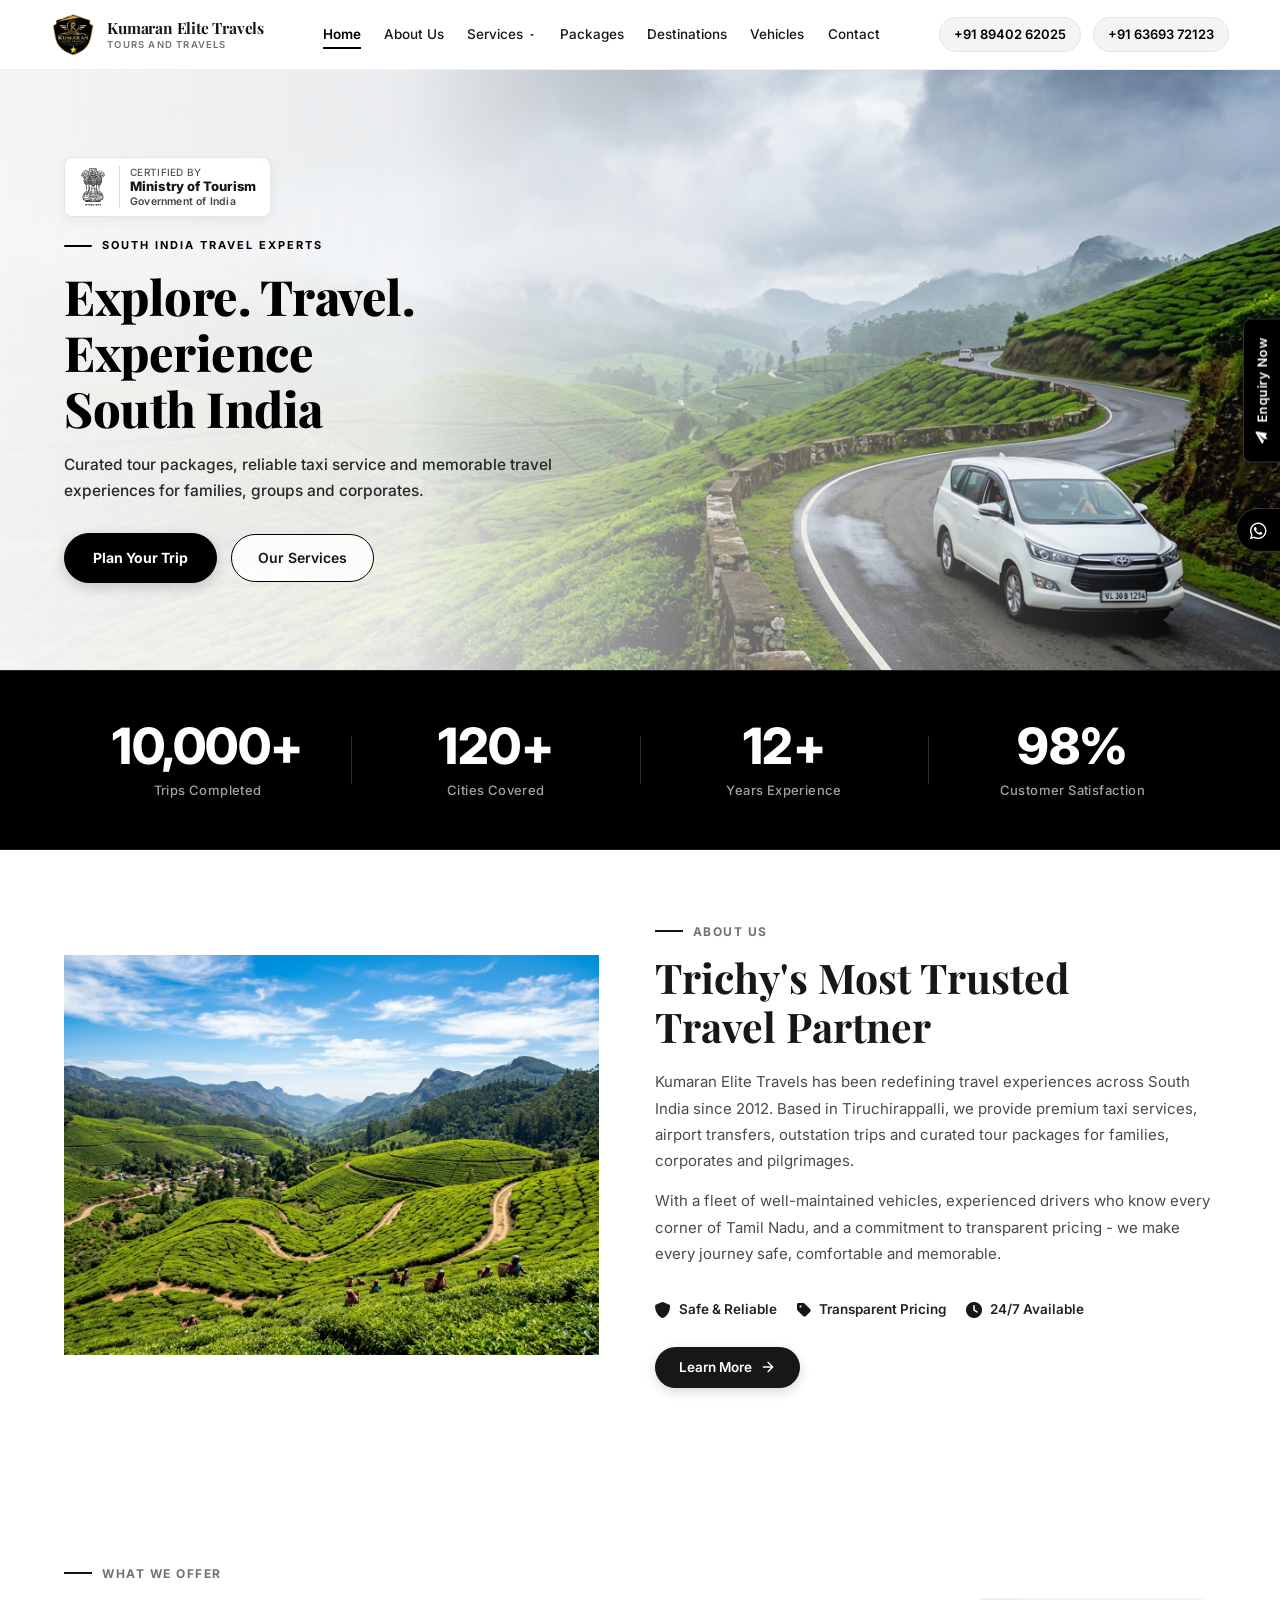
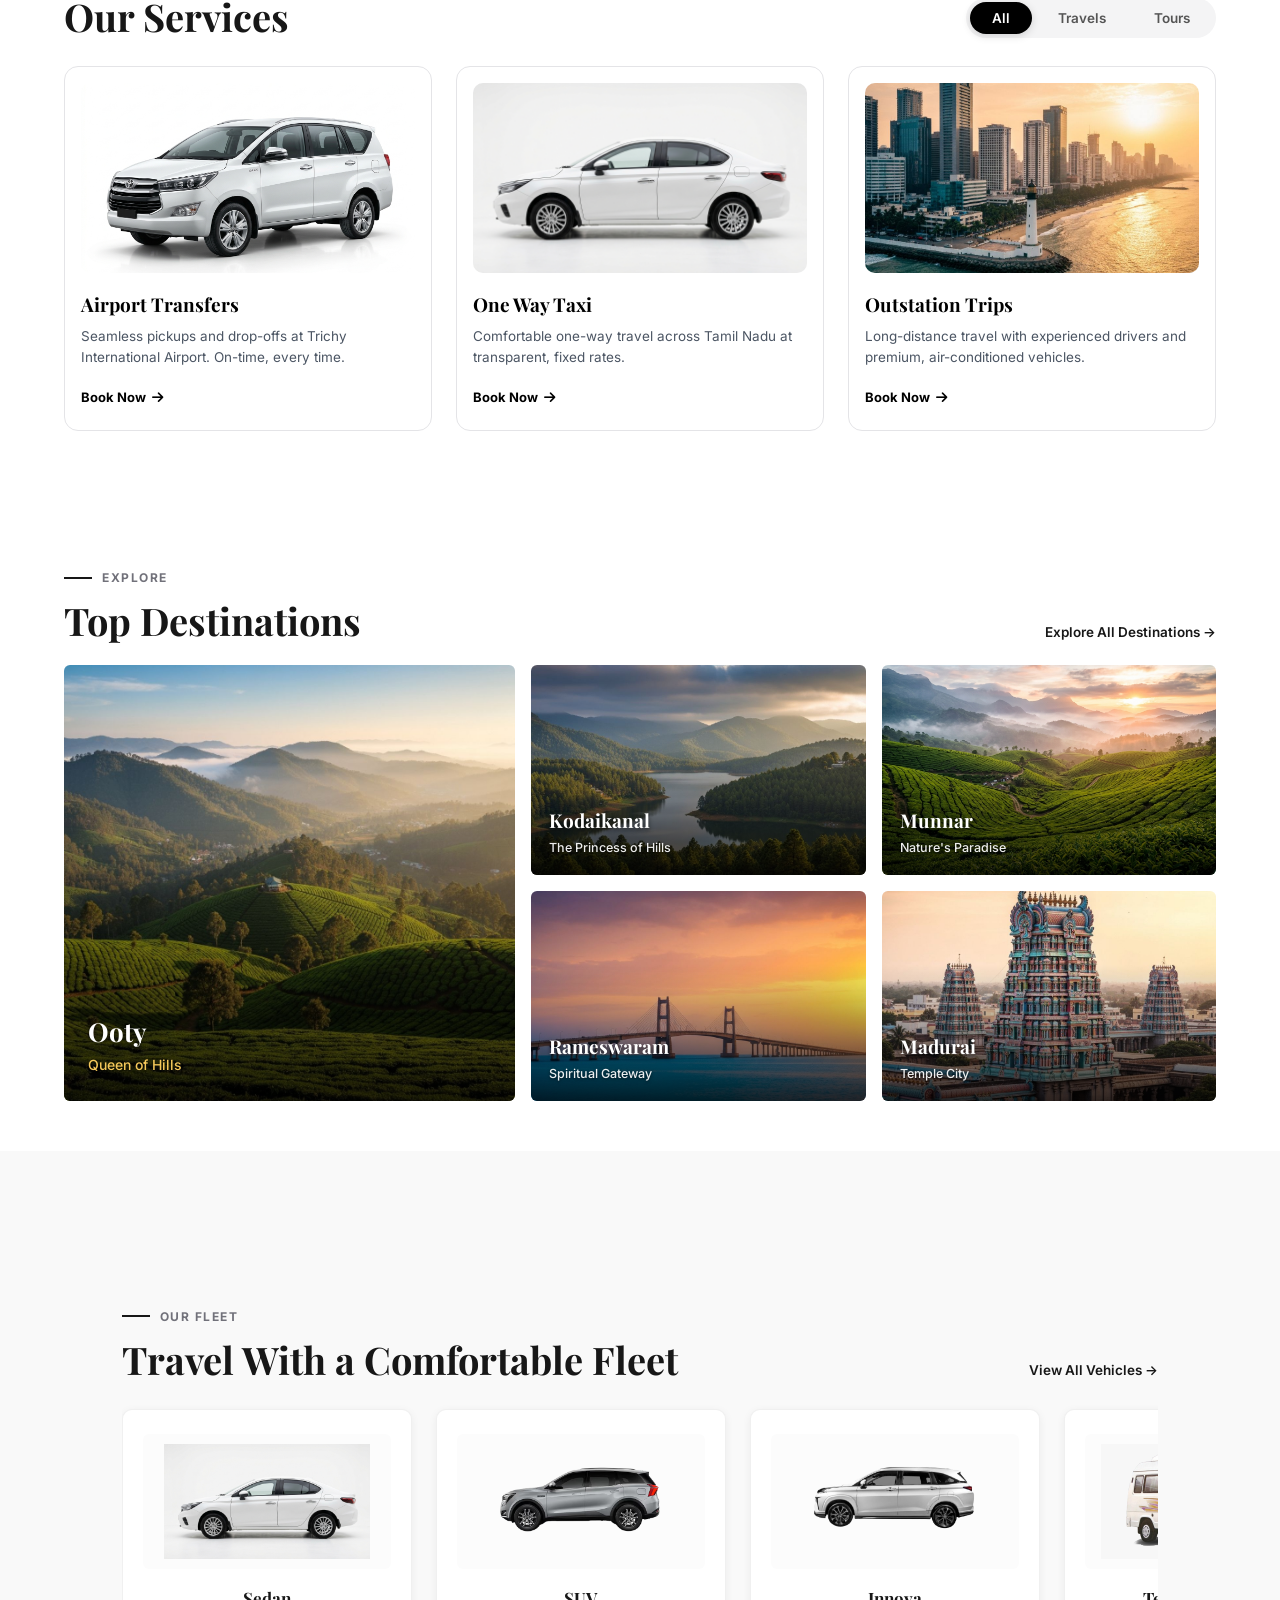
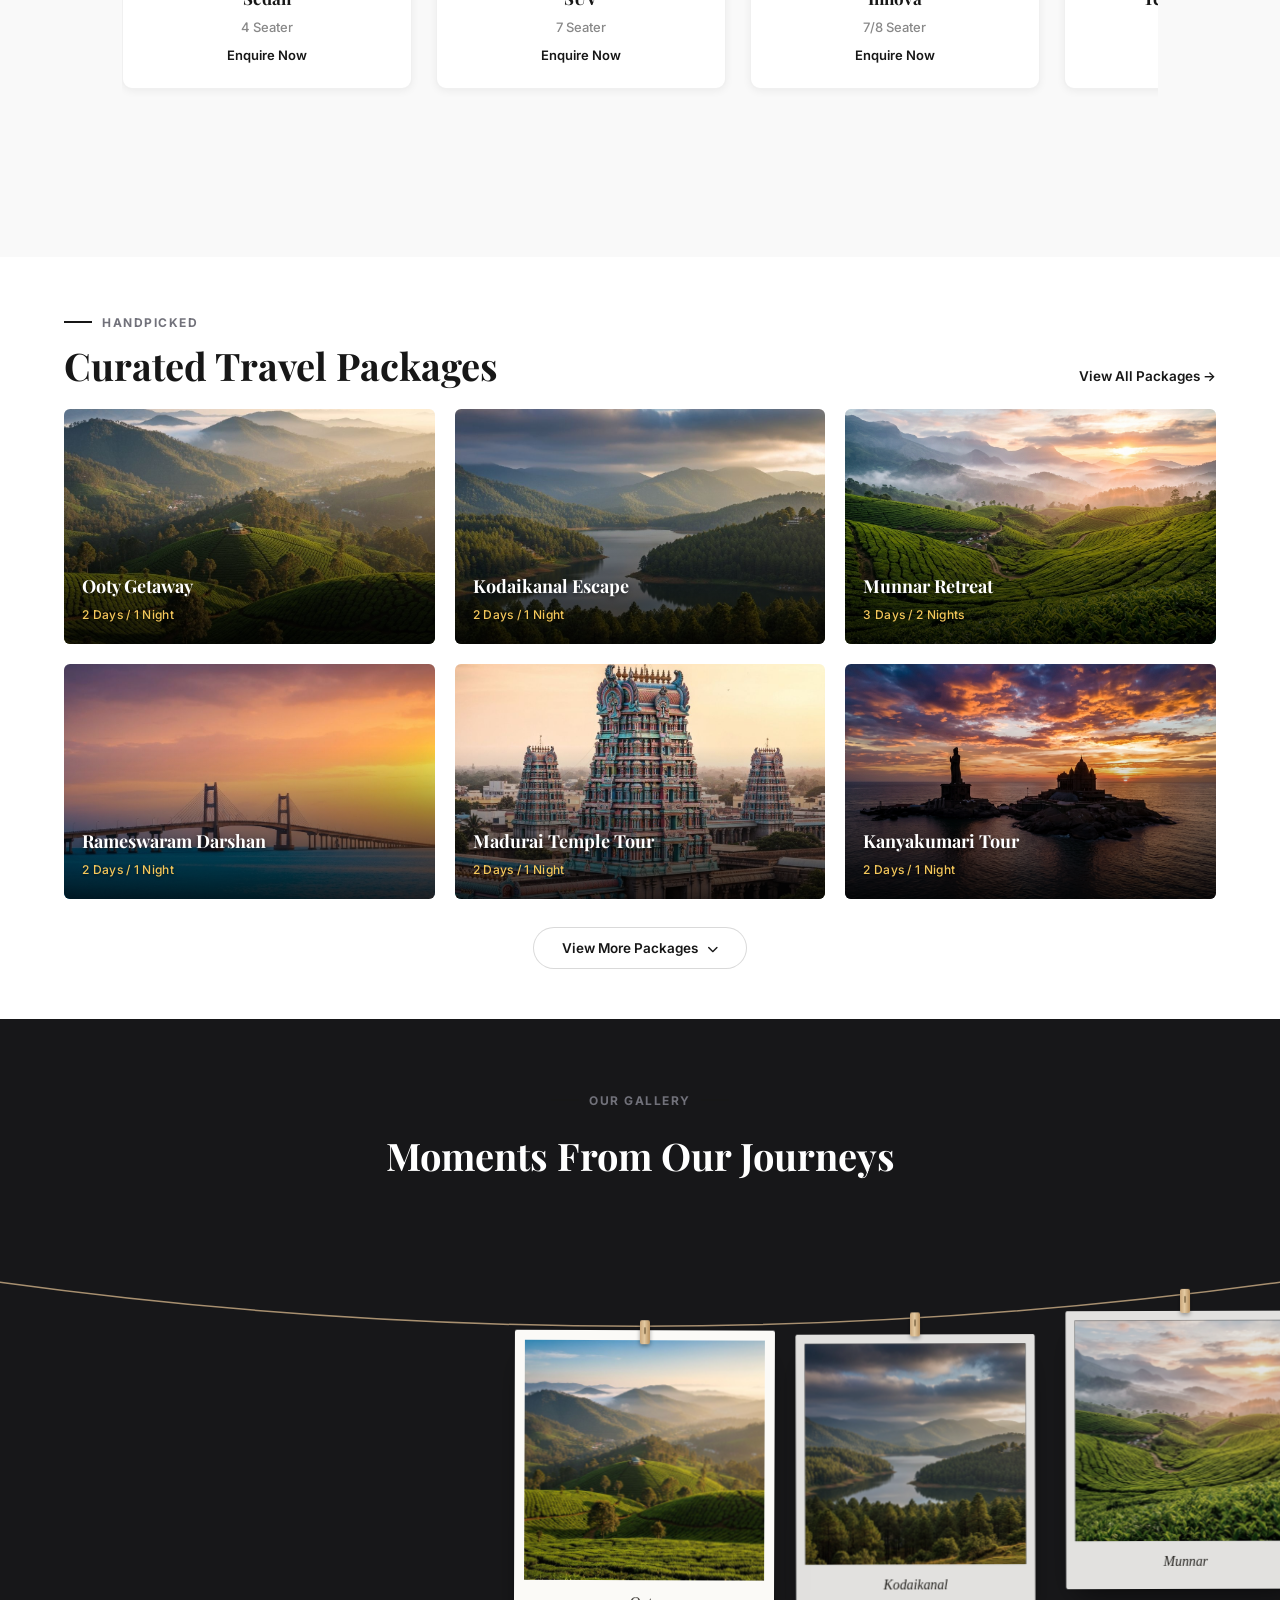
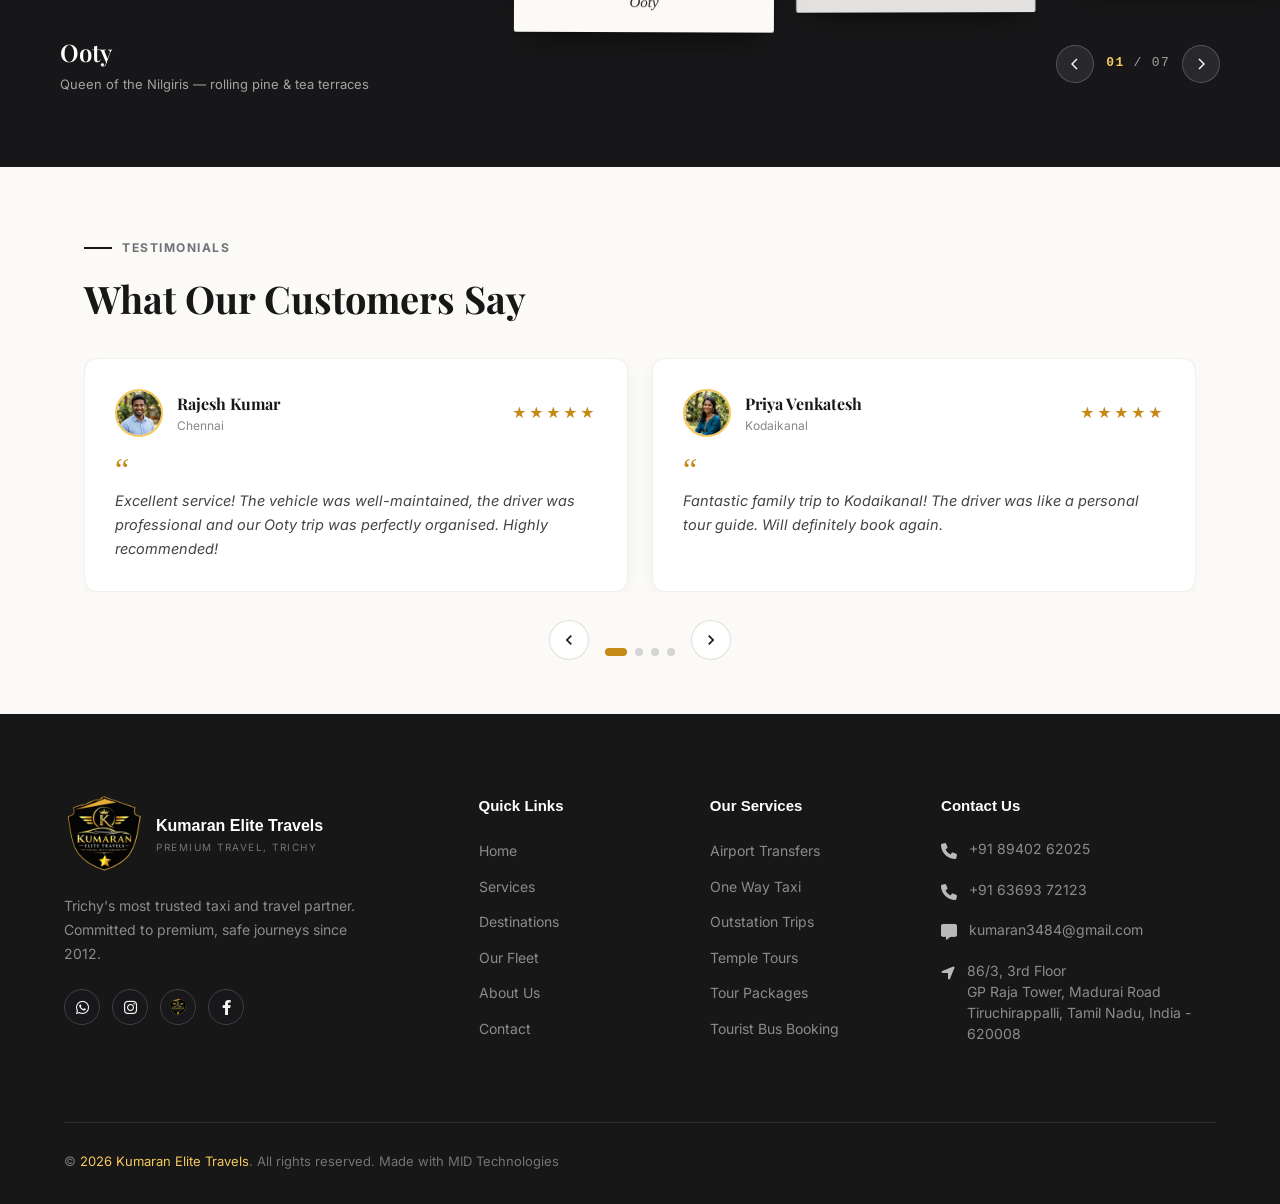
==== commit 5d6c4cc7: "fix: update mobile menu, fleet cards, hero button contrast, and footer social icons" ====
--- a/index.html
+++ b/index.html
@@ -584,12 +584,18 @@
           </div>
           <p class="footer-desc">Trichy's most trusted taxi and travel partner. Committed to premium, safe journeys
             since 2012.</p>
-          <div class="footer-social">
-            <a href="https://wa.me/918940262025" target="_blank" aria-label="WhatsApp" class="footer-social-btn"><i
-                class="fab fa-whatsapp"></i></a>
-            <a href="tel:+918940262025" aria-label="Call us" class="footer-social-btn"><i class="fas fa-phone"></i></a>
-            <a href="mailto:kumaran3484@gmail.com" aria-label="Email us" class="footer-social-btn"><i
-                class="fas fa-envelope"></i></a>
+          <div class="footer-social" aria-label="Social Media Links">
+            <a href="https://wa.me/918940262025" target="_blank" rel="noopener noreferrer" aria-label="WhatsApp" class="footer-social-btn"><i
+                class="fab fa-whatsapp" aria-hidden="true"></i></a>
+            <!-- Instagram profile link: Missing from project, configurable -->
+            <a href="#" aria-label="Instagram" class="footer-social-btn" data-social="instagram"><i
+                class="fab fa-instagram" aria-hidden="true"></i></a>
+            <!-- TripO profile link: Missing from project, configurable; reusing project's logo asset -->
+            <a href="#" aria-label="TripO" class="footer-social-btn footer-social-tripo" data-social="tripo"><img
+                src="assets/kumaran_logo.png" alt="TripO" class="footer-social-img"></a>
+            <!-- Facebook profile link: Missing from project, configurable -->
+            <a href="#" aria-label="Facebook" class="footer-social-btn" data-social="facebook"><i
+                class="fab fa-facebook-f" aria-hidden="true"></i></a>
           </div>
         </div>
         <div class="footer-col">
--- a/home.css
+++ b/home.css
@@ -374,12 +374,14 @@
   display: flex;
   flex-direction: column;
   align-items: center;
-  justify-content: center;
-  gap: 24px;
+  justify-content: flex-start;
+  gap: 20px;
   transform: translateX(100%);
   transition: transform 0.35s cubic-bezier(0.25, 0.46, 0.45, 0.94);
-  padding: 60px 24px 30px;
+  padding: 72px 24px 36px;
   overflow-y: auto;
+  -webkit-overflow-scrolling: touch;
+  box-sizing: border-box;
 }
 
 .home-mobile-menu.open,
@@ -394,6 +396,7 @@
   color: #171717;
   transition: color var(--transition);
   text-decoration: none;
+  text-align: center;
 }
 
 .home-mobile-menu a:hover {
@@ -402,13 +405,15 @@
 
 .home-mobile-menu .close-menu {
   position: absolute;
-  top: 24px;
-  right: 5%;
+  top: 20px;
+  right: 20px;
   font-size: 28px;
   cursor: pointer;
   color: #171717;
   background: none;
   border: none;
+  padding: 8px;
+  line-height: 1;
 }
 
 /* ===========================
@@ -616,8 +621,8 @@
 
 body.home-page .btn-hero-primary,
 .btn-hero-primary {
-  background: #D79218;
-  color: #171717 !important;
+  background: #000000;
+  color: #ffffff !important;
   padding: 13px 28px;
   border-radius: 999px;
   font-size: 14px;
@@ -626,19 +631,20 @@
   display: inline-flex;
   align-items: center;
   gap: 8px;
-  border: none;
+  border: 1.5px solid #000000;
   cursor: pointer;
   white-space: nowrap;
   text-decoration: none !important;
-  box-shadow: 0 4px 14px rgba(215, 146, 24, 0.3);
+  box-shadow: 0 4px 14px rgba(0, 0, 0, 0.18);
 }
 
 body.home-page .btn-hero-primary:hover,
 .btn-hero-primary:hover {
-  background: #C58A16;
-  color: #171717 !important;
+  background: #222222;
+  border-color: #222222;
+  color: #ffffff !important;
   transform: translateY(-2px);
-  box-shadow: 0 6px 20px rgba(197, 138, 22, 0.4);
+  box-shadow: 0 6px 20px rgba(0, 0, 0, 0.25);
 }
 
 body.home-page .btn-hero-secondary,
@@ -1143,6 +1149,18 @@
   font-size: 13px;
   color: var(--gray-light);
   font-weight: 500;
+}
+
+.fleet-item-cta {
+  font-size: 13px;
+  font-weight: 600;
+  color: var(--black);
+  margin-top: 8px;
+  text-decoration: none;
+  display: inline-flex;
+  align-items: center;
+  justify-content: center;
+  transition: all var(--transition);
 }
 
 /* ===========================
@@ -1510,11 +1528,11 @@
 }
 
 body.home-page .float-btn.call {
-  background: var(--gold);
+  background: var(--black);
 }
 
 body.home-page #backToTop {
-  background: linear-gradient(135deg, var(--gold), #b07a12);
+  background: linear-gradient(135deg, var(--black), var(--black));
 }
 
 /* ===========================
@@ -1621,15 +1639,19 @@
     padding: 0 3%;
     gap: 14px;
   }
+
   .home-nav-links {
     gap: 16px;
   }
+
   .home-nav-links a {
     font-size: 13px;
   }
+
   .nav-phones {
     gap: 8px;
   }
+
   .nav-phone-link {
     font-size: 12px;
     padding: 5px 10px;
@@ -1644,6 +1666,7 @@
 
 /* Tablet & Mobile navigation (991px) */
 @media (max-width: 991px) {
+
   .home-nav-links,
   .nav-actions-right,
   .nav-phones,
@@ -1845,17 +1868,44 @@
     font-size: 15px;
   }
 
-  /* Vehicle Fleet Horizontal Scrolling on Mobile (Retained) */
+  /* Vehicle Fleet Horizontal Scrolling on Mobile (Compact & Balanced) */
   .fleet-grid-new {
-    gap: 16px;
+    gap: 14px;
     padding: 6px 4% 16px;
     margin: 0 -4%;
   }
 
   .fleet-item {
-    flex: 0 0 250px;
-    min-width: 250px;
-    max-width: 250px;
+    flex: 0 0 200px;
+    min-width: 200px;
+    max-width: 200px;
+    padding: 16px 14px 14px;
+    border-radius: 12px;
+  }
+
+  .fleet-item-img {
+    height: 95px;
+    margin-bottom: 10px;
+    padding: 6px;
+  }
+
+  .fleet-item h4 {
+    font-size: 15px;
+    margin-bottom: 2px;
+  }
+
+  .fleet-item span {
+    font-size: 12px;
+  }
+
+  .fleet-item-cta {
+    font-size: 11.5px;
+    margin-top: 6px;
+    padding: 4px 12px;
+    background: #f4f4f5;
+    border-radius: 999px;
+    border: 1px solid #e4e4e7;
+    color: #111111;
   }
 
   /* Packages Responsive */
@@ -2046,6 +2096,7 @@
   letter-spacing: 0.5px;
   white-space: nowrap;
 }
+
 .enquiry-side-tab:hover,
 .enquiry-side-tab:focus-visible {
   background: #27272a;
@@ -2054,11 +2105,13 @@
   box-shadow: -4px 0 20px rgba(0, 0, 0, 0.35);
   outline: none;
 }
+
 .enquiry-tab-icon {
   color: #ffffff;
   font-size: 12px;
   transition: color 0.2s;
 }
+
 .enquiry-side-tab:hover .enquiry-tab-icon {
   color: #ffffff;
 }
@@ -2079,10 +2132,12 @@
   pointer-events: none;
   transition: opacity 0.3s ease;
 }
+
 .enquiry-modal-backdrop.active {
   opacity: 1;
   pointer-events: auto;
 }
+
 .enquiry-modal {
   background: #171717;
   color: #ffffff;
@@ -2096,9 +2151,11 @@
   transform: translateY(20px) scale(0.96);
   transition: transform 0.3s ease;
 }
+
 .enquiry-modal-backdrop.active .enquiry-modal {
   transform: translateY(0) scale(1);
 }
+
 .enquiry-modal-close {
   position: absolute;
   top: 18px;
@@ -2116,21 +2173,25 @@
   border-radius: 50%;
   transition: all 0.2s;
 }
+
 .enquiry-modal-close:hover {
   color: #ffffff;
   background: rgba(255, 255, 255, 0.1);
 }
+
 .enquiry-modal-header h3 {
   font-family: var(--serif);
   font-size: 24px;
   color: #ffffff;
   margin-bottom: 6px;
 }
+
 .enquiry-modal-header p {
   font-size: 13.5px;
   color: rgba(255, 255, 255, 0.65);
   margin-bottom: 22px;
 }
+
 .enquiry-form .eq-field {
   margin-bottom: 16px;
   display: flex;
@@ -2138,12 +2199,14 @@
   gap: 6px;
   text-align: left;
 }
+
 .enquiry-form label {
   font-size: 12px;
   font-weight: 600;
   color: rgba(255, 255, 255, 0.85);
   letter-spacing: 0.3px;
 }
+
 .enquiry-form input,
 .enquiry-form select,
 .enquiry-form textarea {
@@ -2157,20 +2220,24 @@
   outline: none;
   transition: border-color 0.2s, box-shadow 0.2s;
 }
+
 .enquiry-form input:focus,
 .enquiry-form select:focus,
 .enquiry-form textarea:focus {
   border-color: #ffffff;
   box-shadow: 0 0 0 2px rgba(255, 255, 255, 0.2);
 }
+
 .enquiry-form textarea {
   resize: vertical;
 }
+
 .eq-actions {
   display: flex;
   gap: 12px;
   margin-top: 20px;
 }
+
 .eq-submit {
   flex: 1;
   background: #ffffff;
@@ -2187,9 +2254,11 @@
   gap: 8px;
   transition: background 0.2s ease;
 }
+
 .eq-submit:hover {
   background: #e4e4e7;
 }
+
 .eq-whatsapp {
   flex: 1;
   background: #27272a;
@@ -2206,6 +2275,7 @@
   text-decoration: none;
   transition: all 0.2s ease;
 }
+
 .eq-whatsapp:hover {
   background: #3f3f46;
   border-color: #52525b;
@@ -2223,6 +2293,7 @@
   border-top: 1px solid rgba(255, 255, 255, 0.08);
   border-bottom: 1px solid rgba(255, 255, 255, 0.08);
 }
+
 .stats-strip-inner {
   max-width: 1200px;
   margin: 0 auto;
@@ -2230,11 +2301,13 @@
   align-items: center;
   justify-content: space-between;
 }
+
 .stats-strip-item {
   flex: 1;
   text-align: center;
   padding: 8px 16px;
 }
+
 .ss-number {
   font-family: var(--sans);
   font-size: clamp(38px, 4.4vw, 56px);
@@ -2244,6 +2317,7 @@
   line-height: 1.1;
   white-space: nowrap;
 }
+
 .ss-label {
   font-size: 13.5px;
   font-weight: 500;
@@ -2251,6 +2325,7 @@
   margin-top: 8px;
   letter-spacing: 0.4px;
 }
+
 .stats-strip-divider {
   width: 1px;
   height: 52px;
@@ -2267,11 +2342,13 @@
   gap: 10px;
   margin-bottom: 12px;
 }
+
 .section-eyebrow .eyebrow-line {
   width: 28px;
   height: 2px;
   background: #171717;
 }
+
 .section-eyebrow .eyebrow-text {
   font-size: 12px;
   font-weight: 700;
@@ -2279,11 +2356,13 @@
   text-transform: uppercase;
   color: #71717a;
 }
+
 .about-section {
   padding: 72px 5%;
   background: #ffffff;
   overflow: hidden;
 }
+
 .about-inner {
   max-width: 1240px;
   margin: 0 auto;
@@ -2292,12 +2371,14 @@
   gap: 56px;
   align-items: center;
 }
+
 .about-image-col {
   position: relative;
   display: flex;
   align-items: center;
   justify-content: center;
 }
+
 .about-hero-img,
 .about-img-frame img {
   width: 100%;
@@ -2309,6 +2390,7 @@
   border: none !important;
   box-shadow: none !important;
 }
+
 .about-img-frame {
   border: none !important;
   box-shadow: none !important;
@@ -2318,13 +2400,16 @@
   aspect-ratio: auto !important;
   width: 100%;
 }
+
 .about-img-badge {
   display: none !important;
 }
+
 .about-content-col {
   display: flex;
   flex-direction: column;
 }
+
 .about-heading {
   font-family: var(--serif);
   font-size: clamp(28px, 3.2vw, 42px);
@@ -2333,18 +2418,21 @@
   color: var(--black);
   margin-bottom: 18px;
 }
+
 .about-text {
   font-size: 15px;
   color: #4a4a4a;
   line-height: 1.75;
   margin-bottom: 14px;
 }
+
 .about-pillars {
   display: flex;
   gap: 20px;
   margin: 18px 0 26px;
   flex-wrap: wrap;
 }
+
 .about-pillar {
   display: inline-flex;
   align-items: center;
@@ -2353,10 +2441,12 @@
   font-weight: 600;
   color: #222;
 }
+
 .about-pillar i {
   color: #171717;
   font-size: 16px;
 }
+
 .about-learn-more {
   display: inline-flex;
   align-items: center;
@@ -2371,16 +2461,19 @@
   transition: all 0.25s ease;
   box-shadow: 0 4px 12px rgba(0, 0, 0, 0.15);
 }
+
 .about-learn-more svg {
   width: 16px;
   height: 16px;
   transition: transform 0.2s;
 }
+
 .about-learn-more:hover {
   background: #27272a;
   color: #ffffff !important;
   transform: translateX(4px);
 }
+
 .about-learn-more:hover svg {
   transform: translateX(4px);
 }
@@ -2392,6 +2485,7 @@
   padding: 48px 0 32px;
   background: #ffffff;
 }
+
 .services-header-home {
   display: flex;
   justify-content: space-between;
@@ -2400,6 +2494,7 @@
   gap: 16px;
   margin-bottom: 28px;
 }
+
 .services-filter-tabs {
   display: inline-flex;
   background: #f4f3ef;
@@ -2407,6 +2502,7 @@
   border-radius: 999px;
   gap: 4px;
 }
+
 .svc-tab {
   background: transparent;
   border: none;
@@ -2420,16 +2516,19 @@
   cursor: pointer;
   transition: all 0.25s ease;
 }
+
 .svc-tab.active {
   background: #171717;
   color: #ffffff;
   box-shadow: 0 2px 8px rgba(0, 0, 0, 0.12);
 }
+
 .services-cards-grid {
   display: grid;
   grid-template-columns: repeat(3, 1fr);
   gap: 24px;
 }
+
 .svc-card {
   display: flex;
   flex-direction: column;
@@ -2441,15 +2540,18 @@
   color: inherit;
   transition: all 0.3s ease;
 }
+
 .svc-card:hover {
   transform: translateY(-4px);
   background: #ffffff;
   border-color: #000000;
   box-shadow: 0 12px 28px rgba(0, 0, 0, 0.08);
 }
+
 .svc-card.svc-hidden {
   display: none !important;
 }
+
 .svc-card-icon {
   width: 48px;
   height: 48px;
@@ -2463,10 +2565,12 @@
   margin-bottom: 20px;
   transition: background 0.25s, color 0.25s;
 }
+
 .svc-card:hover .svc-card-icon {
   background: #000000;
   color: #ffffff;
 }
+
 .svc-card-name {
   font-family: var(--serif);
   font-size: 20px;
@@ -2474,6 +2578,7 @@
   color: var(--black);
   margin-bottom: 8px;
 }
+
 .svc-card-desc {
   font-size: 14px;
   color: #555;
@@ -2481,6 +2586,7 @@
   margin-bottom: 20px;
   flex: 1;
 }
+
 .svc-card-link {
   font-size: 13px;
   font-weight: 600;
@@ -2490,6 +2596,7 @@
   gap: 6px;
   transition: gap 0.2s;
 }
+
 .svc-card:hover .svc-card-link {
   gap: 10px;
 }
@@ -2504,12 +2611,14 @@
   overflow: hidden;
   position: relative;
 }
+
 .gallery-header {
   text-align: center;
   max-width: 700px;
   margin: 0 auto 12px;
   padding: 0 5%;
 }
+
 .gallery-heading {
   font-family: var(--serif);
   font-size: clamp(26px, 3.2vw, 38px);
@@ -2517,6 +2626,7 @@
   color: #ffffff;
   margin: 4px 0 0;
 }
+
 .polaroid-stage {
   position: relative;
   width: 100%;
@@ -2528,9 +2638,11 @@
   outline: none;
   cursor: grab;
 }
+
 .polaroid-stage[data-drag="1"] {
   cursor: grabbing;
 }
+
 .polaroid-string-svg {
   position: absolute;
   left: 0;
@@ -2540,11 +2652,13 @@
   pointer-events: none;
   overflow: visible;
 }
+
 .polaroid-cards {
   position: absolute;
   inset: 0;
   pointer-events: none;
 }
+
 .pl-card {
   position: absolute;
   left: 0;
@@ -2555,24 +2669,28 @@
   cursor: inherit;
   pointer-events: auto;
 }
+
 .pl-print {
   margin-top: 10px;
   background: #fbfaf7;
   padding: 10px 10px 8px;
-  box-shadow: 0 1px 3px rgba(0,0,0,0.2), 0 16px 32px -12px rgba(0,0,0,0.6);
+  box-shadow: 0 1px 3px rgba(0, 0, 0, 0.2), 0 16px 32px -12px rgba(0, 0, 0, 0.6);
   border-radius: 2px;
   transition: transform 0.4s cubic-bezier(0.2, 0.7, 0.2, 1), filter 0.4s ease;
 }
+
 .pl-card[data-on="0"] .pl-print {
   transform: scale(0.92);
   filter: saturate(0.75) brightness(0.9);
 }
+
 .pl-shot {
   position: relative;
   aspect-ratio: 1;
   overflow: hidden;
   background: #2a2a2a;
 }
+
 .pl-shot img {
   position: absolute;
   inset: 0;
@@ -2581,6 +2699,7 @@
   object-fit: cover;
   pointer-events: none;
 }
+
 .pl-note {
   height: 44px;
   display: flex;
@@ -2594,6 +2713,7 @@
   text-overflow: ellipsis;
   text-align: center;
 }
+
 .pl-peg {
   position: absolute;
   left: 50%;
@@ -2606,6 +2726,7 @@
   box-shadow: 0 2px 4px rgba(0, 0, 0, 0.35);
   z-index: 2;
 }
+
 .pl-peg::after {
   content: '';
   position: absolute;
@@ -2616,6 +2737,7 @@
   background: rgba(80, 60, 30, 0.5);
   border-radius: 1px;
 }
+
 .polaroid-bar {
   position: absolute;
   left: clamp(16px, 5vw, 60px);
@@ -2627,10 +2749,12 @@
   cursor: default;
   z-index: 10;
 }
+
 .polaroid-caption {
   flex: 1;
   min-width: 0;
 }
+
 .pol-cap-title {
   font-family: var(--serif);
   font-size: clamp(18px, 2.2vw, 24px);
@@ -2640,16 +2764,19 @@
   overflow: hidden;
   text-overflow: ellipsis;
 }
+
 .pol-cap-sub {
   font-size: 13px;
   color: rgba(255, 255, 255, 0.6);
   margin-top: 3px;
 }
+
 .polaroid-controls {
   display: flex;
   align-items: center;
   gap: 12px;
 }
+
 .pol-btn {
   appearance: none;
   width: 38px;
@@ -2663,21 +2790,25 @@
   cursor: pointer;
   transition: all 0.2s ease;
 }
+
 .pol-btn:hover {
   background: var(--gold);
   color: #171717;
   border-color: var(--gold);
 }
+
 .pol-count {
   font-family: monospace;
   font-size: 13px;
   letter-spacing: 0.1em;
   color: rgba(255, 255, 255, 0.6);
 }
+
 .pol-count b {
   color: var(--gold-light);
   font-weight: 700;
 }
+
 .pol-sr-only {
   position: absolute;
   width: 1px;
@@ -2694,35 +2825,42 @@
   background: #fbfaf7;
   overflow: hidden;
 }
+
 .reviews-container {
   max-width: 1240px;
   margin: 0 auto;
   padding: 0 5%;
 }
+
 .reviews-header-row {
   margin-bottom: 28px;
 }
+
 .reviews-title {
   font-family: var(--serif);
   font-size: clamp(26px, 3.2vw, 38px);
   font-weight: 700;
   color: var(--black);
 }
+
 .reviews-carousel-wrap {
   position: relative;
   width: 100%;
   overflow: hidden;
 }
+
 .reviews-track {
   display: flex;
   gap: 24px;
   transition: transform 0.5s cubic-bezier(0.25, 1, 0.5, 1);
 }
+
 .review-slide {
   flex: 0 0 calc(50% - 12px);
   min-width: calc(50% - 12px);
   box-sizing: border-box;
 }
+
 .review-card {
   background: #ffffff;
   border-radius: 14px;
@@ -2733,12 +2871,14 @@
   display: flex;
   flex-direction: column;
 }
+
 .review-card-top {
   display: flex;
   align-items: center;
   gap: 14px;
   margin-bottom: 16px;
 }
+
 .review-card-avatar {
   width: 48px;
   height: 48px;
@@ -2746,22 +2886,26 @@
   object-fit: cover;
   border: 2px solid var(--gold-light);
 }
+
 .review-card-name {
   font-family: var(--serif);
   font-size: 16px;
   font-weight: 700;
   color: var(--black);
 }
+
 .review-card-city {
   font-size: 12px;
   color: var(--gray-light);
 }
+
 .review-card-stars {
   margin-left: auto;
   color: var(--gold);
   font-size: 14px;
   letter-spacing: 2px;
 }
+
 .review-card-quote {
   font-family: Georgia, serif;
   font-size: 32px;
@@ -2770,6 +2914,7 @@
   display: block;
   margin-bottom: 4px;
 }
+
 .review-card-text {
   font-size: 14.5px;
   color: #444;
@@ -2777,6 +2922,7 @@
   font-style: italic;
   flex: 1;
 }
+
 .reviews-nav-row {
   display: flex;
   align-items: center;
@@ -2784,6 +2930,7 @@
   gap: 16px;
   margin-top: 28px;
 }
+
 .reviews-nav-btn {
   width: 40px;
   height: 40px;
@@ -2797,10 +2944,12 @@
   transition: all 0.2s;
   color: var(--black);
 }
+
 .reviews-nav-btn svg {
   width: 20px;
   height: 20px;
 }
+
 .reviews-nav-btn:hover {
   background: var(--gold);
   color: #171717;
@@ -2815,24 +2964,30 @@
     grid-template-columns: 1fr;
     gap: 36px;
   }
+
   .services-cards-grid {
     grid-template-columns: 1fr;
     gap: 16px;
   }
+
   .stats-strip-inner {
     flex-wrap: wrap;
     gap: 24px;
   }
+
   .stats-strip-divider {
     display: none;
   }
+
   .stats-strip-item {
     flex: 0 0 45%;
   }
+
   .review-slide {
     flex: 0 0 100%;
     min-width: 100%;
   }
+
   .polaroid-stage {
     height: 440px;
   }
@@ -2843,23 +2998,29 @@
     flex: 0 0 100%;
     padding: 12px 0;
   }
+
   .ss-number {
     font-size: 34px;
   }
+
   .polaroid-stage {
     height: 380px;
   }
+
   .dest-collage {
     grid-template-columns: 1fr 1fr;
     grid-template-rows: auto;
   }
+
   .dest-item-prominent {
     grid-column: 1 / -1;
     height: 180px;
   }
+
   .dest-item {
     height: 120px;
   }
+
   .about-img-badge {
     right: 12px;
     bottom: -12px;
@@ -2913,21 +3074,48 @@
 .mobile-nav-phones {
   display: flex;
   flex-direction: column;
-  gap: 12px;
-  margin-top: 16px;
-  padding-top: 16px;
+  align-items: center;
+  justify-content: center;
+  gap: 10px;
+  margin-top: 14px;
+  padding-top: 18px;
   border-top: 1px solid #e4e4e7;
   width: 100%;
+  max-width: 280px;
 }
 
 .mobile-phone-link {
   display: inline-flex;
   align-items: center;
+  justify-content: center;
   gap: 8px;
   color: #000000 !important;
+  font-family: var(--sans, 'Inter', -apple-system, BlinkMacSystemFont, sans-serif) !important;
   font-weight: 600;
-  font-size: 14.5px;
+  font-size: 14px;
   text-decoration: none !important;
+  padding: 9px 18px;
+  border-radius: 999px;
+  background: #f4f4f5;
+  border: 1px solid #e4e4e7;
+  transition: all 0.2s ease;
+  white-space: nowrap;
+  width: 100%;
+  max-width: 240px;
+  box-sizing: border-box;
+}
+
+.mobile-phone-link:hover,
+.mobile-phone-link:active {
+  background: #000000;
+  color: #ffffff !important;
+  border-color: #000000;
+}
+
+.mobile-phone-link i {
+  font-size: 12.5px;
+  color: inherit;
+  flex-shrink: 0;
 }
 
 /* 3. Hero Section (Full-Width Slideshow Background, Crisp Black & White Theme) */
@@ -2985,13 +3173,11 @@
 .home-hero .hero-overlay {
   position: absolute;
   inset: 0;
-  background: linear-gradient(
-    90deg,
-    rgba(255, 255, 255, 0.95) 0%,
-    rgba(255, 255, 255, 0.88) 32%,
-    rgba(255, 255, 255, 0.45) 56%,
-    rgba(255, 255, 255, 0.03) 92%
-  );
+  background: linear-gradient(90deg,
+      rgba(255, 255, 255, 0.95) 0%,
+      rgba(255, 255, 255, 0.88) 32%,
+      rgba(255, 255, 255, 0.45) 56%,
+      rgba(255, 255, 255, 0.03) 92%);
   z-index: 1;
   pointer-events: none;
 }
@@ -3378,18 +3564,19 @@
   .home-hero {
     min-height: 560px !important;
   }
+
   .home-hero .hero-container {
     padding: 56px 5% !important;
   }
+
   .home-hero .hero-overlay {
-    background: linear-gradient(
-      90deg,
-      rgba(255, 255, 255, 0.96) 0%,
-      rgba(255, 255, 255, 0.90) 45%,
-      rgba(255, 255, 255, 0.6) 72%,
-      rgba(255, 255, 255, 0.12) 100%
-    );
-  }
+    background: linear-gradient(90deg,
+        rgba(255, 255, 255, 0.96) 0%,
+        rgba(255, 255, 255, 0.90) 45%,
+        rgba(255, 255, 255, 0.6) 72%,
+        rgba(255, 255, 255, 0.12) 100%);
+  }
+
   .about-inner {
     grid-template-columns: 1fr !important;
     gap: 36px !important;
@@ -3400,24 +3587,26 @@
   .home-hero {
     min-height: 500px !important;
   }
+
   .home-hero .hero-container {
     padding: 40px 5% 44px !important;
   }
+
   .home-hero .hero-overlay {
-    background: linear-gradient(
-      180deg,
-      rgba(255, 255, 255, 0.96) 0%,
-      rgba(255, 255, 255, 0.90) 65%,
-      rgba(255, 255, 255, 0.52) 88%,
-      rgba(255, 255, 255, 0.15) 100%
-    );
-  }
+    background: linear-gradient(180deg,
+        rgba(255, 255, 255, 0.96) 0%,
+        rgba(255, 255, 255, 0.90) 65%,
+        rgba(255, 255, 255, 0.52) 88%,
+        rgba(255, 255, 255, 0.15) 100%);
+  }
+
   .home-hero .hero-actions {
     flex-direction: column;
     align-items: stretch;
     width: 100%;
     gap: 10px;
   }
+
   .home-hero .btn-hero-primary,
   .home-hero .btn-hero-secondary {
     width: 100%;
@@ -3435,20 +3624,25 @@
   .stats-strip {
     padding: 28px 4% !important;
   }
+
   .stats-strip-inner {
     display: grid !important;
     grid-template-columns: repeat(2, 1fr) !important;
     gap: 20px 12px !important;
   }
+
   .stats-strip-divider {
     display: none !important;
   }
+
   .stats-strip-item {
     padding: 6px 4px !important;
   }
+
   .ss-number {
     font-size: 28px !important;
   }
+
   .ss-label {
     font-size: 11.5px !important;
   }
@@ -3457,27 +3651,33 @@
   .services-section-home {
     padding: 32px 0 20px !important;
   }
+
   .services-header-home {
     margin-bottom: 20px !important;
     gap: 12px !important;
   }
+
   .services-cards-grid {
     grid-template-columns: 1fr !important;
     gap: 12px !important;
   }
+
   .svc-card {
     padding: 12px 14px !important;
     border-radius: 12px !important;
   }
+
   .svc-card-thumb {
     height: 120px !important;
     margin-bottom: 10px !important;
     border-radius: 8px !important;
   }
+
   .svc-card-name {
     font-size: 16px !important;
     margin-bottom: 4px !important;
   }
+
   .svc-card-desc {
     font-size: 12.5px !important;
     line-height: 1.45 !important;
@@ -3487,10 +3687,12 @@
     -webkit-box-orient: vertical;
     overflow: hidden;
   }
+
   .svc-card-link {
     font-size: 12px !important;
     gap: 5px !important;
   }
+
   .svc-tab {
     padding: 6px 14px !important;
     font-size: 12px !important;
@@ -3518,9 +3720,11 @@
     justify-content: center !important;
     box-shadow: 0 4px 16px rgba(0, 0, 0, 0.3) !important;
   }
+
   .whatsapp-floating-tab .whatsapp-tab-text {
     display: none !important;
   }
+
   .whatsapp-floating-tab:hover,
   .whatsapp-floating-tab:active {
     background: #27272a !important;
@@ -3533,27 +3737,115 @@
   .home-hero .hero-title {
     font-size: 28px !important;
   }
+
   .home-hero .hero-desc {
     font-size: 13.5px !important;
   }
+
   .svc-card {
     padding: 10px 12px !important;
   }
+
   .svc-card-thumb {
     height: 110px !important;
     margin-bottom: 8px !important;
   }
+
   .svc-card-name {
     font-size: 15px !important;
   }
+
   .svc-card-desc {
     font-size: 12px !important;
     margin-bottom: 8px !important;
   }
+
   .whatsapp-floating-tab {
     bottom: 20px !important;
     right: 14px !important;
     width: 44px !important;
     height: 44px !important;
   }
-}
+
+  /* Compact fleet on small mobile */
+  .fleet-grid-new {
+    gap: 10px !important;
+    padding: 4px 14px 12px !important;
+    margin: 0 -14px !important;
+  }
+
+  .fleet-item {
+    flex: 0 0 168px !important;
+    min-width: 168px !important;
+    max-width: 168px !important;
+    padding: 12px 10px 12px !important;
+    border-radius: 10px !important;
+  }
+
+  .fleet-item-img {
+    height: 78px !important;
+    margin-bottom: 6px !important;
+    padding: 4px !important;
+  }
+
+  .fleet-item h4 {
+    font-size: 14px !important;
+    margin-bottom: 2px !important;
+  }
+
+  .fleet-item span {
+    font-size: 11.5px !important;
+  }
+
+  .fleet-item-cta {
+    font-size: 11px !important;
+    padding: 3px 10px !important;
+  }
+}
+
+/* ===========================
+   FOOTER SOCIAL MEDIA ICONS (Monochrome White, Black & Grey)
+   =========================== */
+.footer-social {
+  display: flex;
+  align-items: center;
+  gap: 12px;
+  margin-top: 18px;
+  flex-wrap: wrap;
+}
+
+.footer-social-btn {
+  width: 36px;
+  height: 36px;
+  border-radius: 50%;
+  background: #18181b;
+  border: 1px solid #3f3f46;
+  display: inline-flex;
+  align-items: center;
+  justify-content: center;
+  color: #f4f4f5 !important;
+  font-size: 15px;
+  text-decoration: none !important;
+  transition: all 0.25s ease;
+  box-sizing: border-box;
+}
+
+.footer-social-btn:hover {
+  background: #ffffff;
+  color: #000000 !important;
+  border-color: #ffffff;
+  transform: translateY(-2px);
+  box-shadow: 0 4px 12px rgba(255, 255, 255, 0.15);
+}
+
+.footer-social-btn i {
+  line-height: 1;
+}
+
+.footer-social-img {
+  width: 18px;
+  height: 18px;
+  object-fit: contain;
+  border-radius: 50%;
+  display: block;
+}
